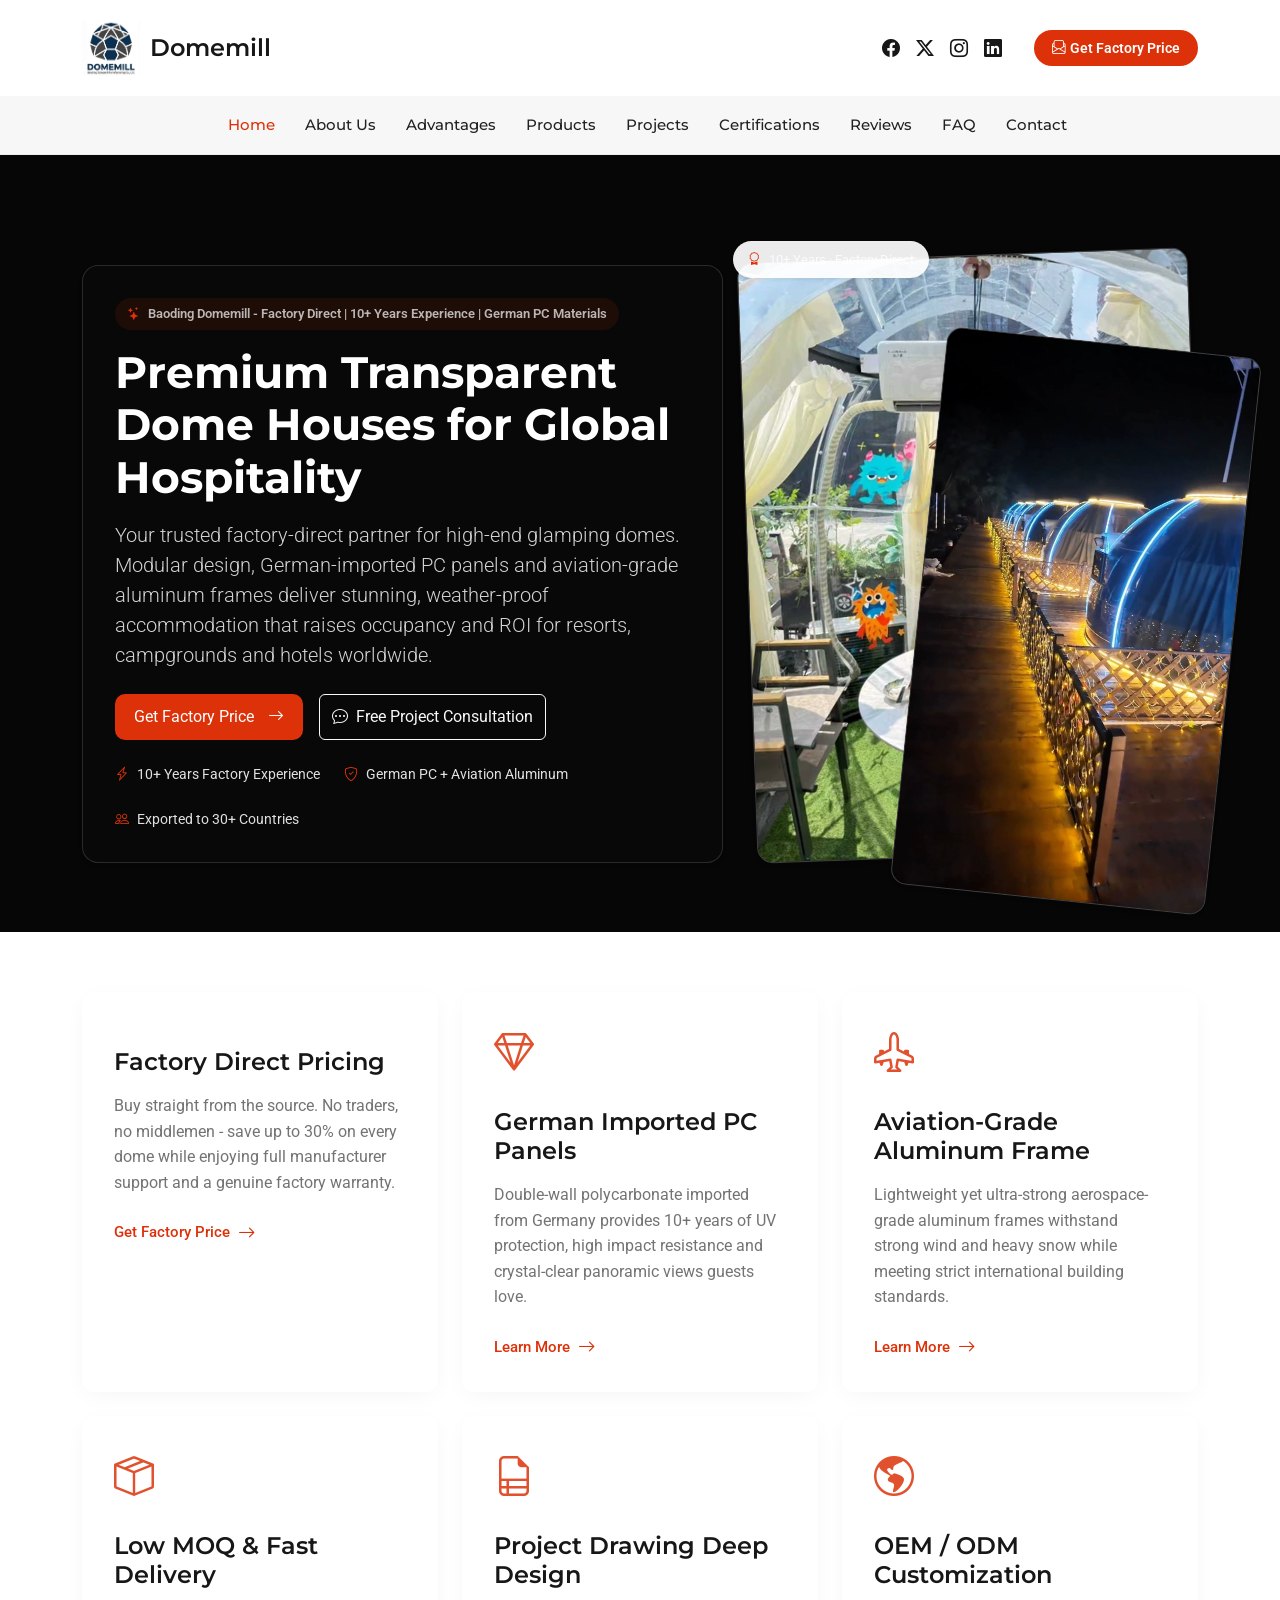
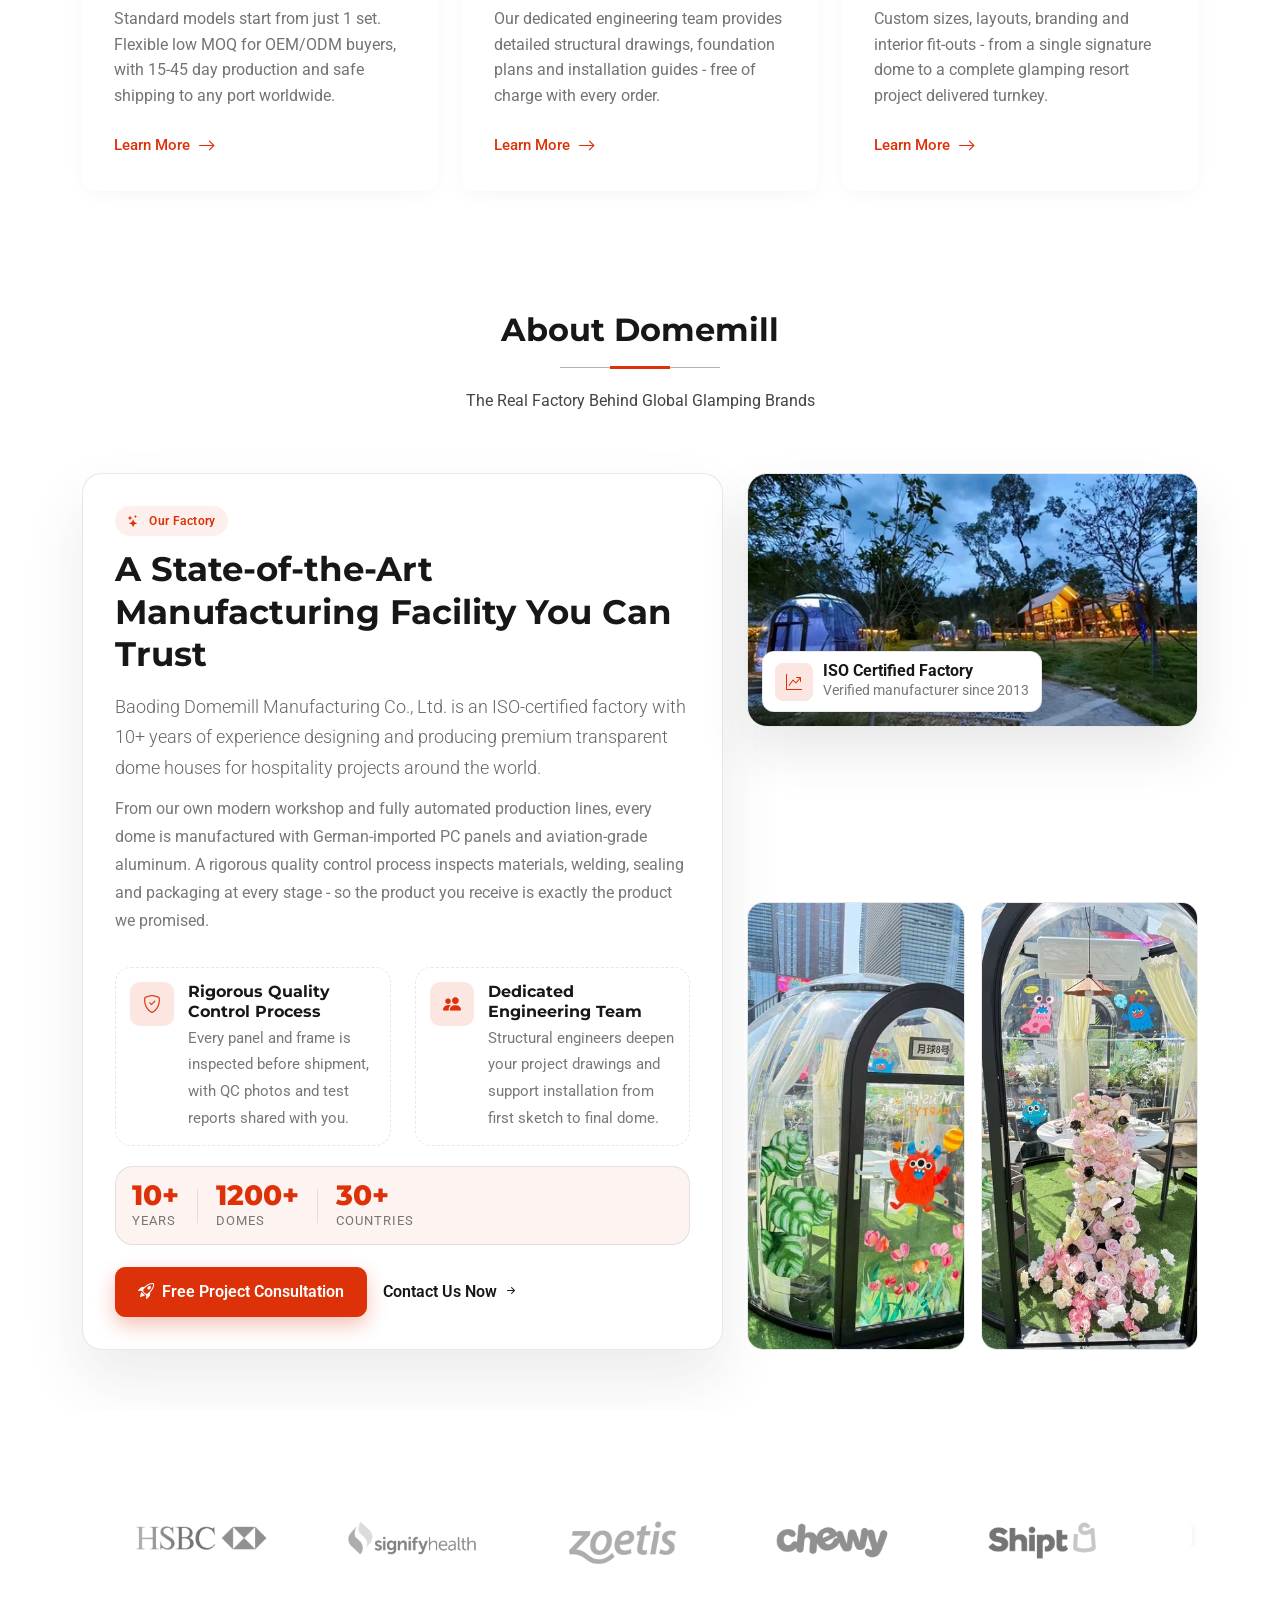
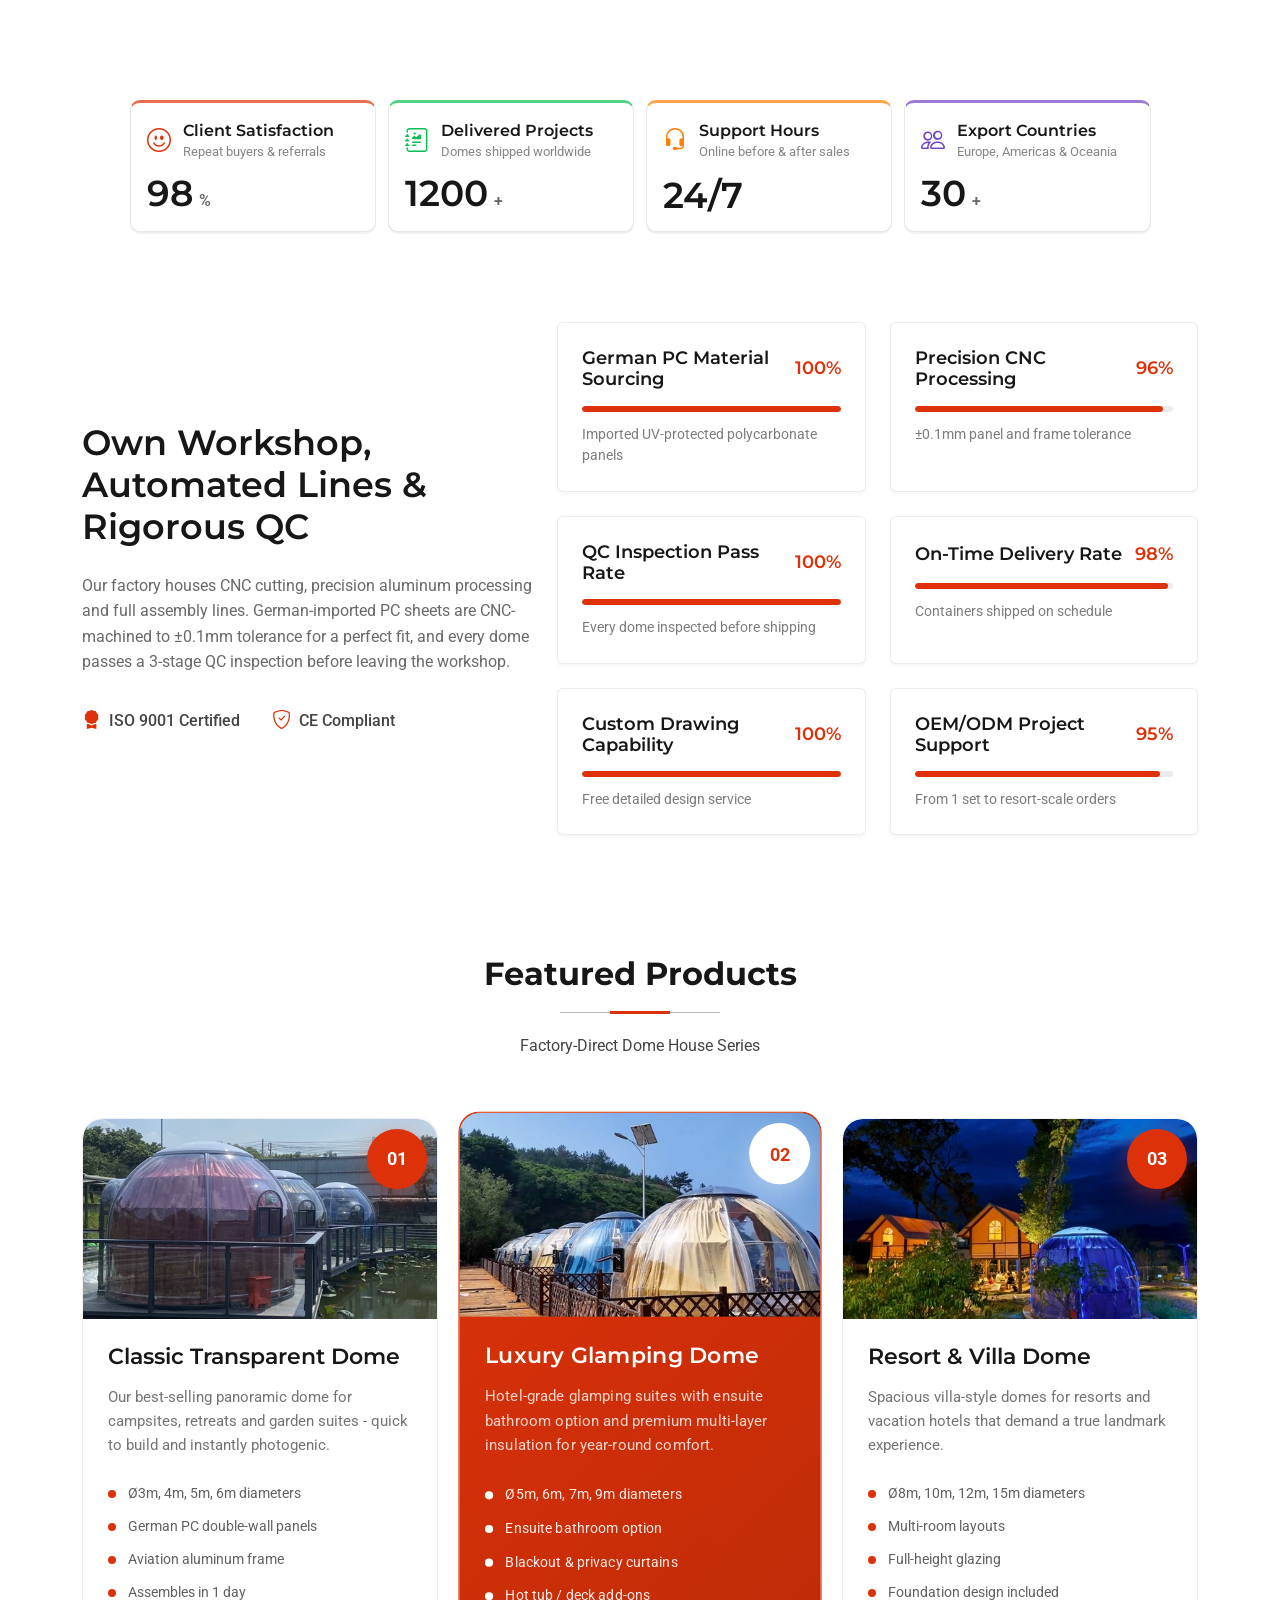
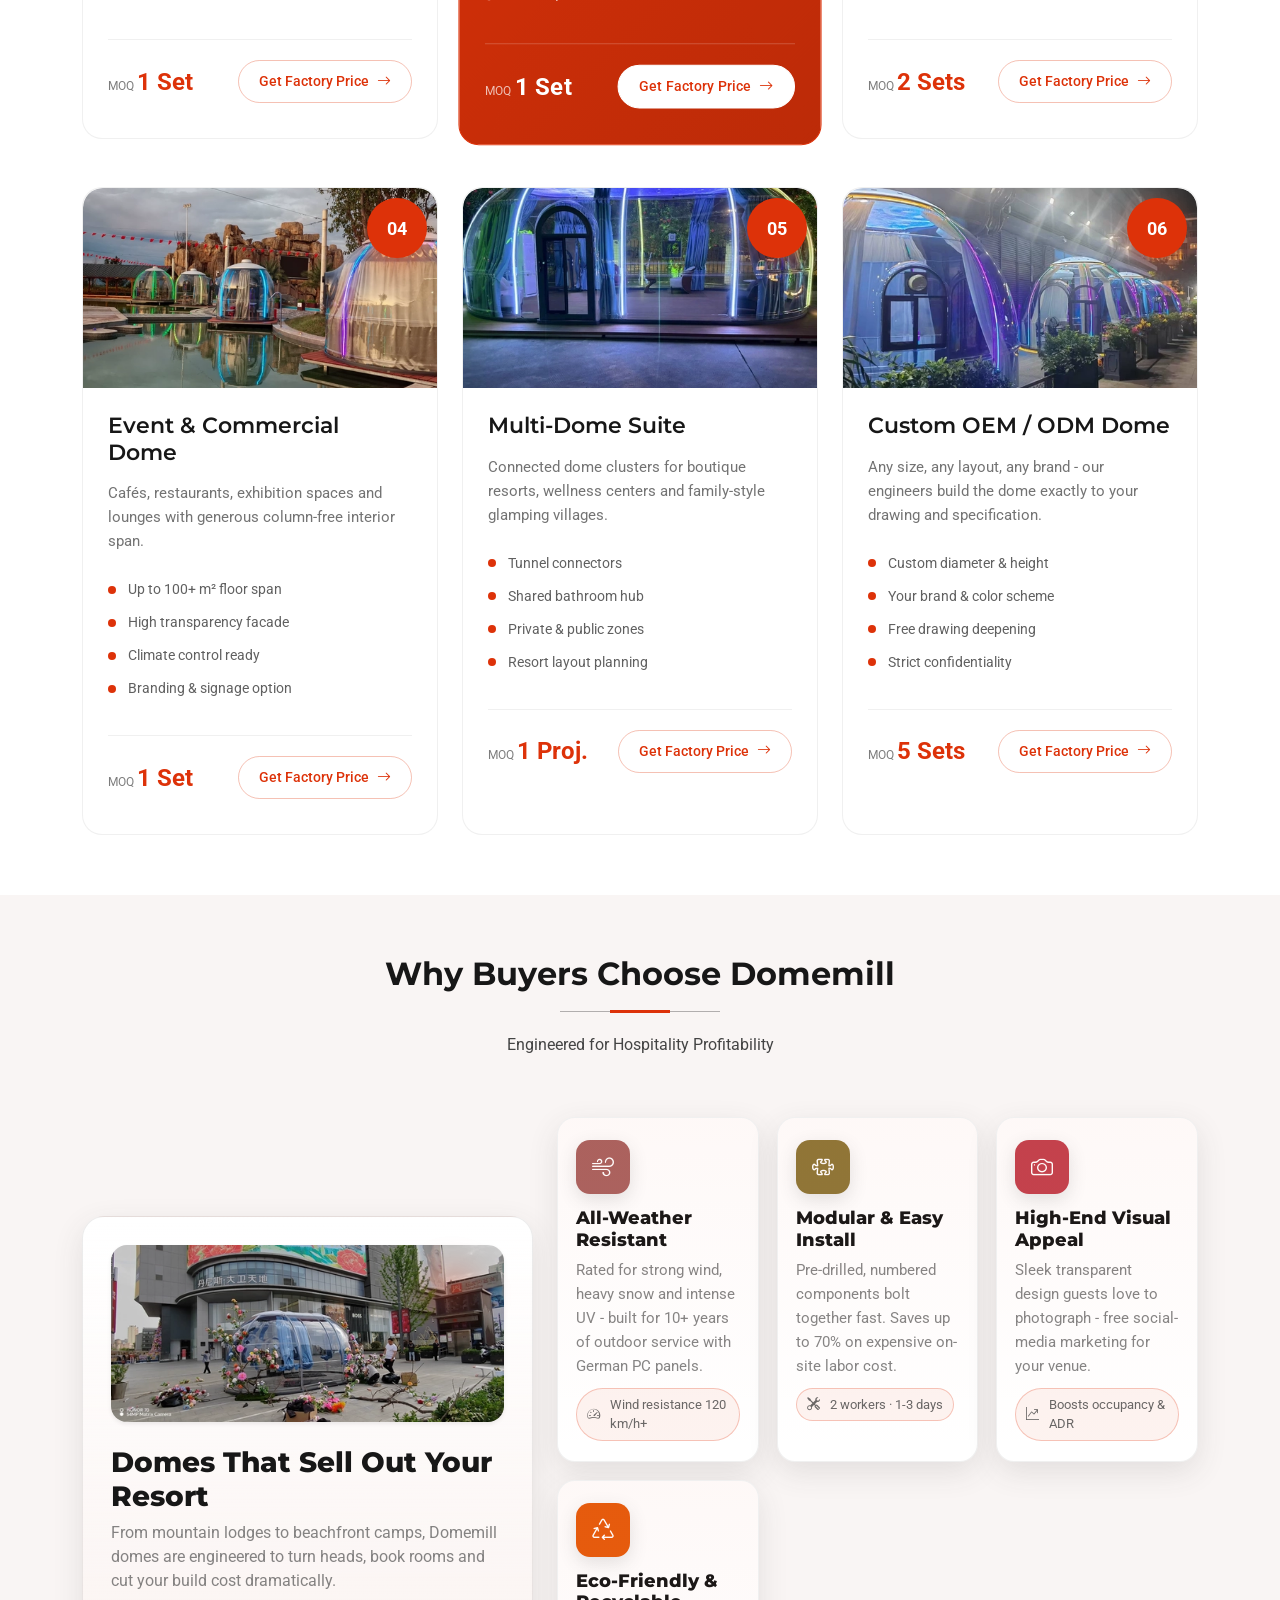
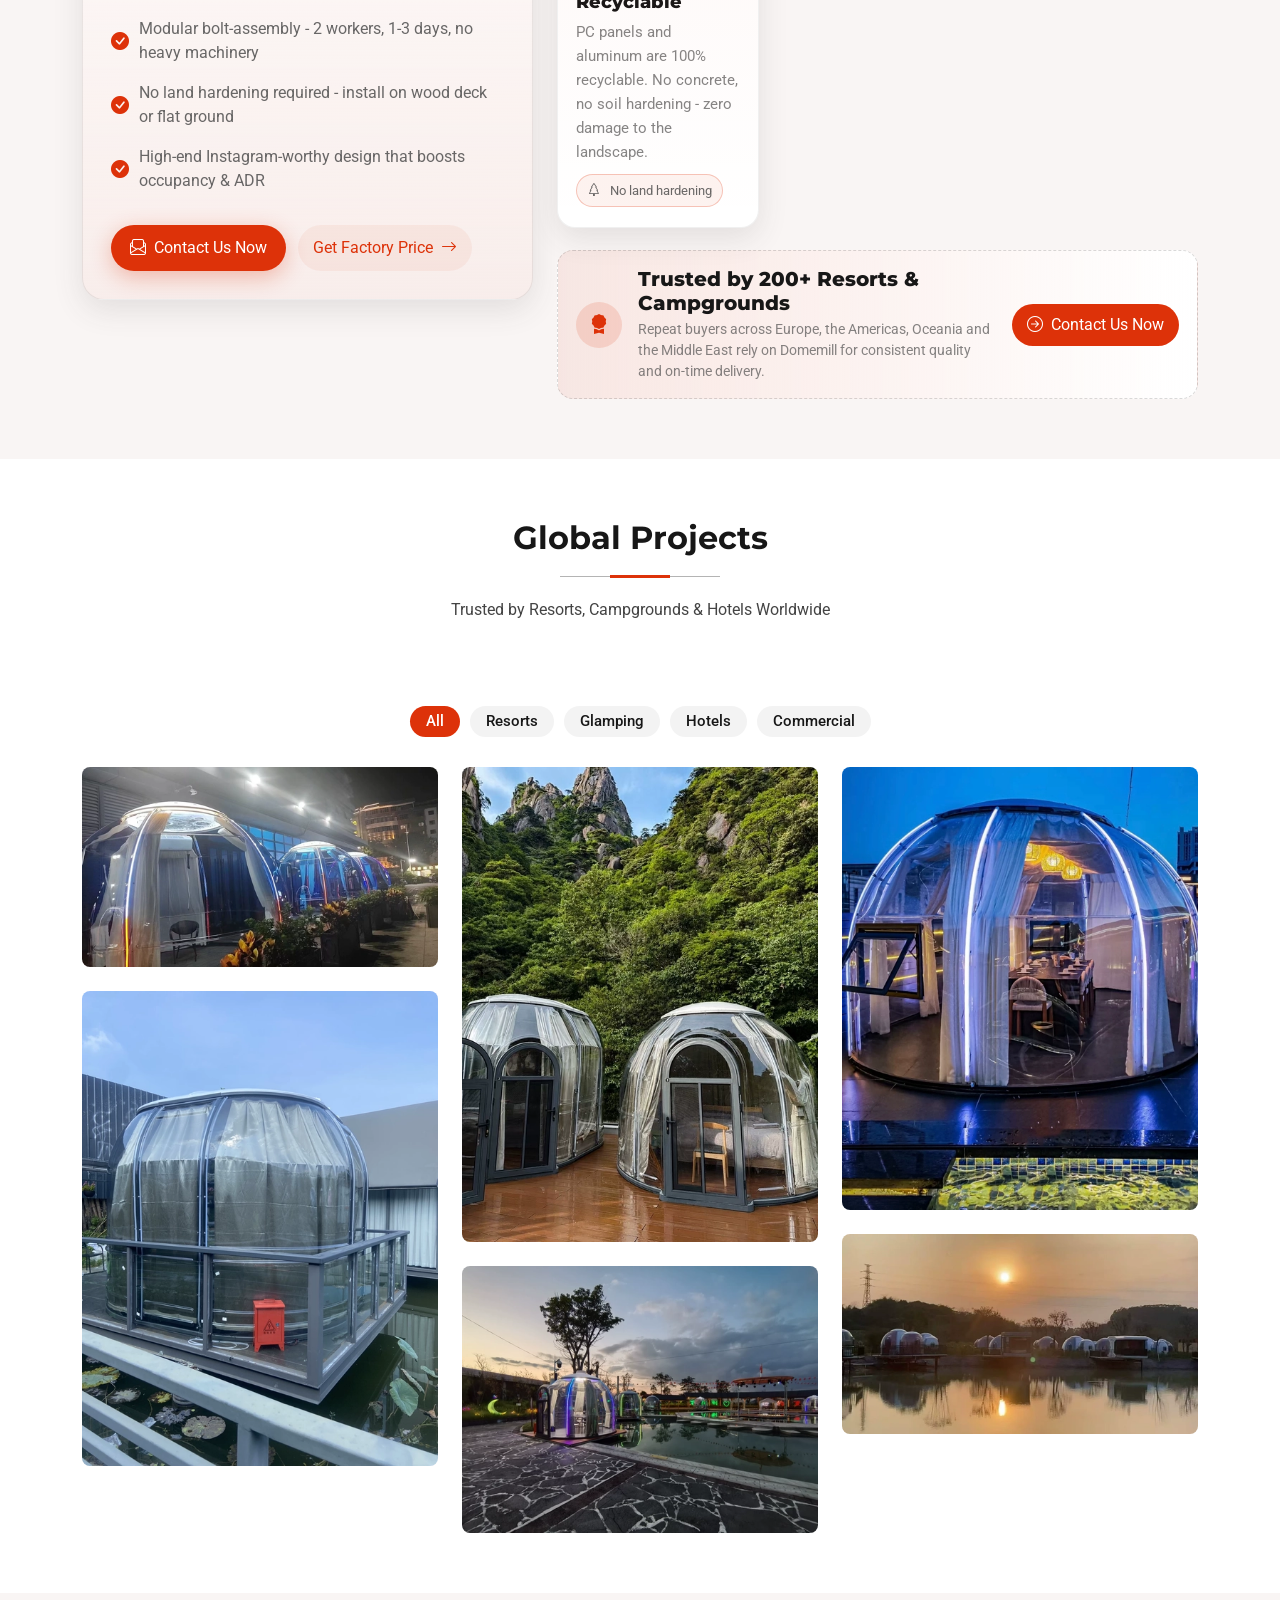
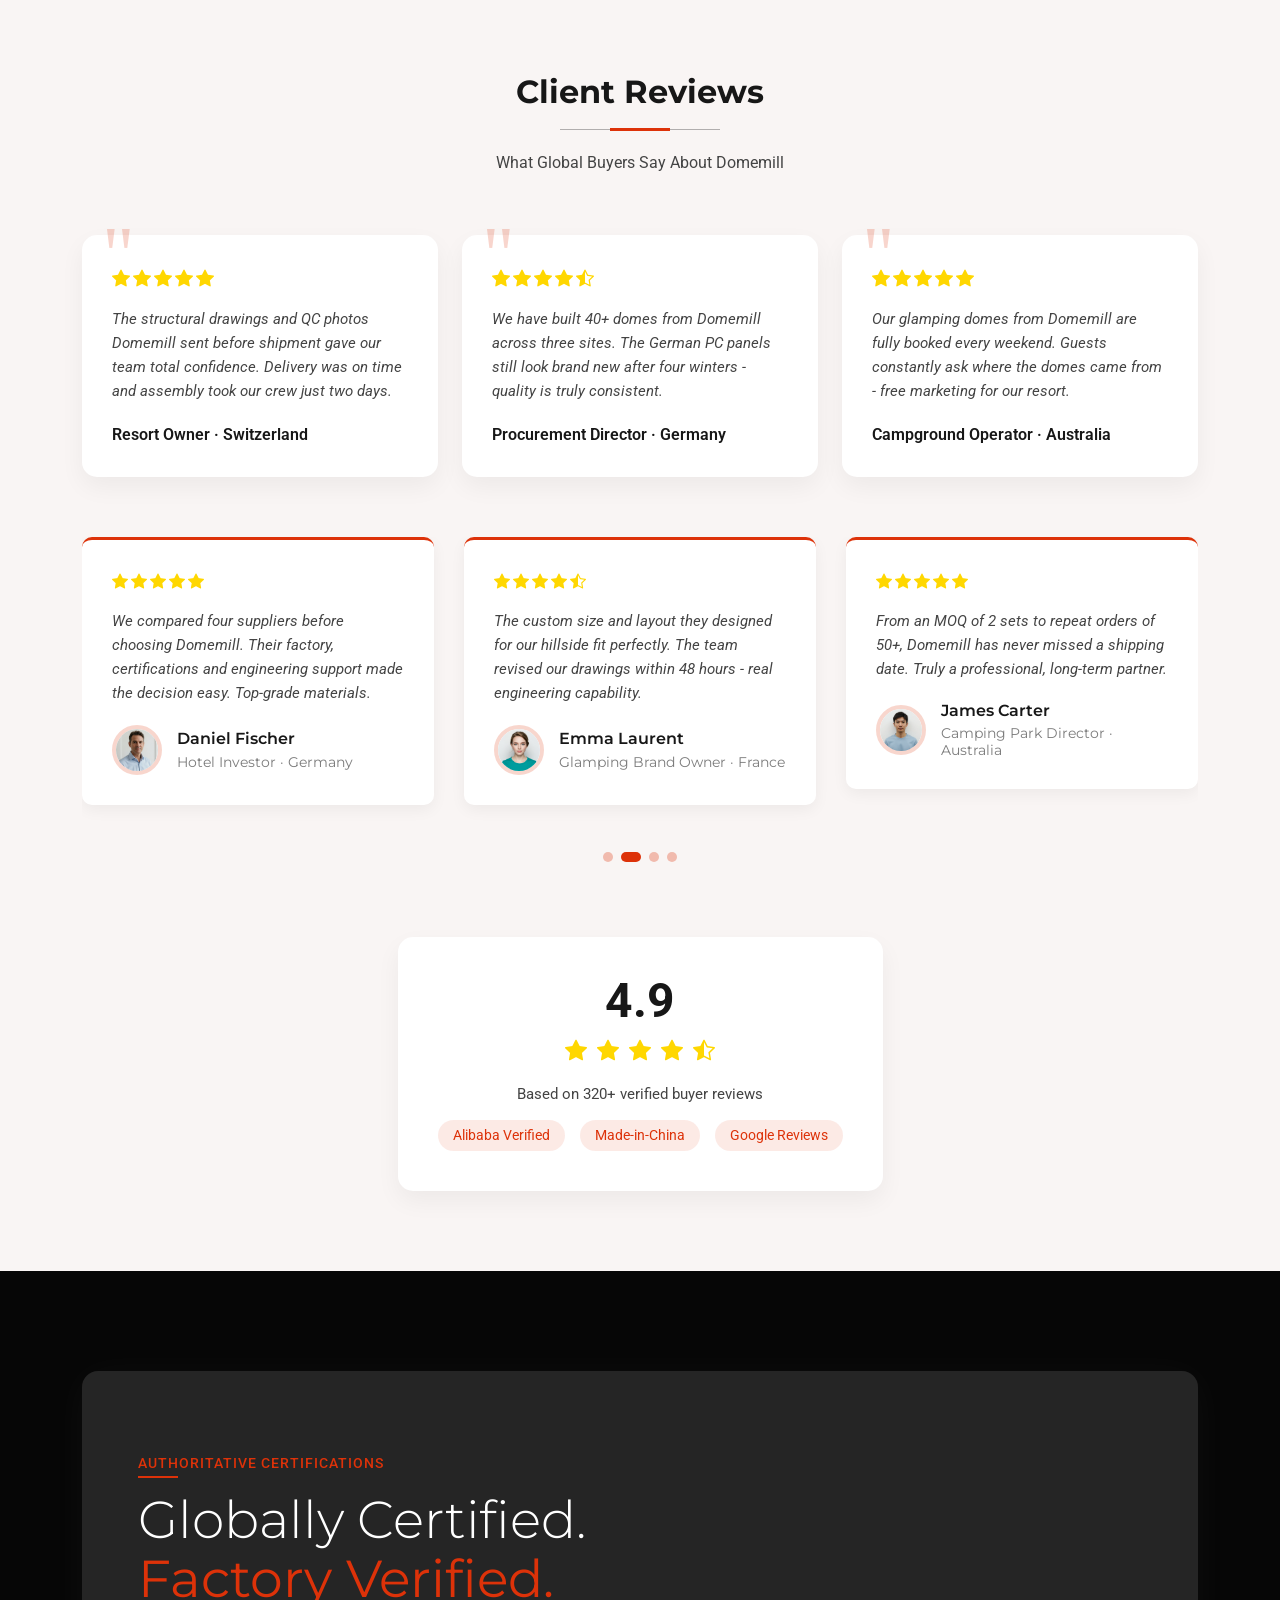
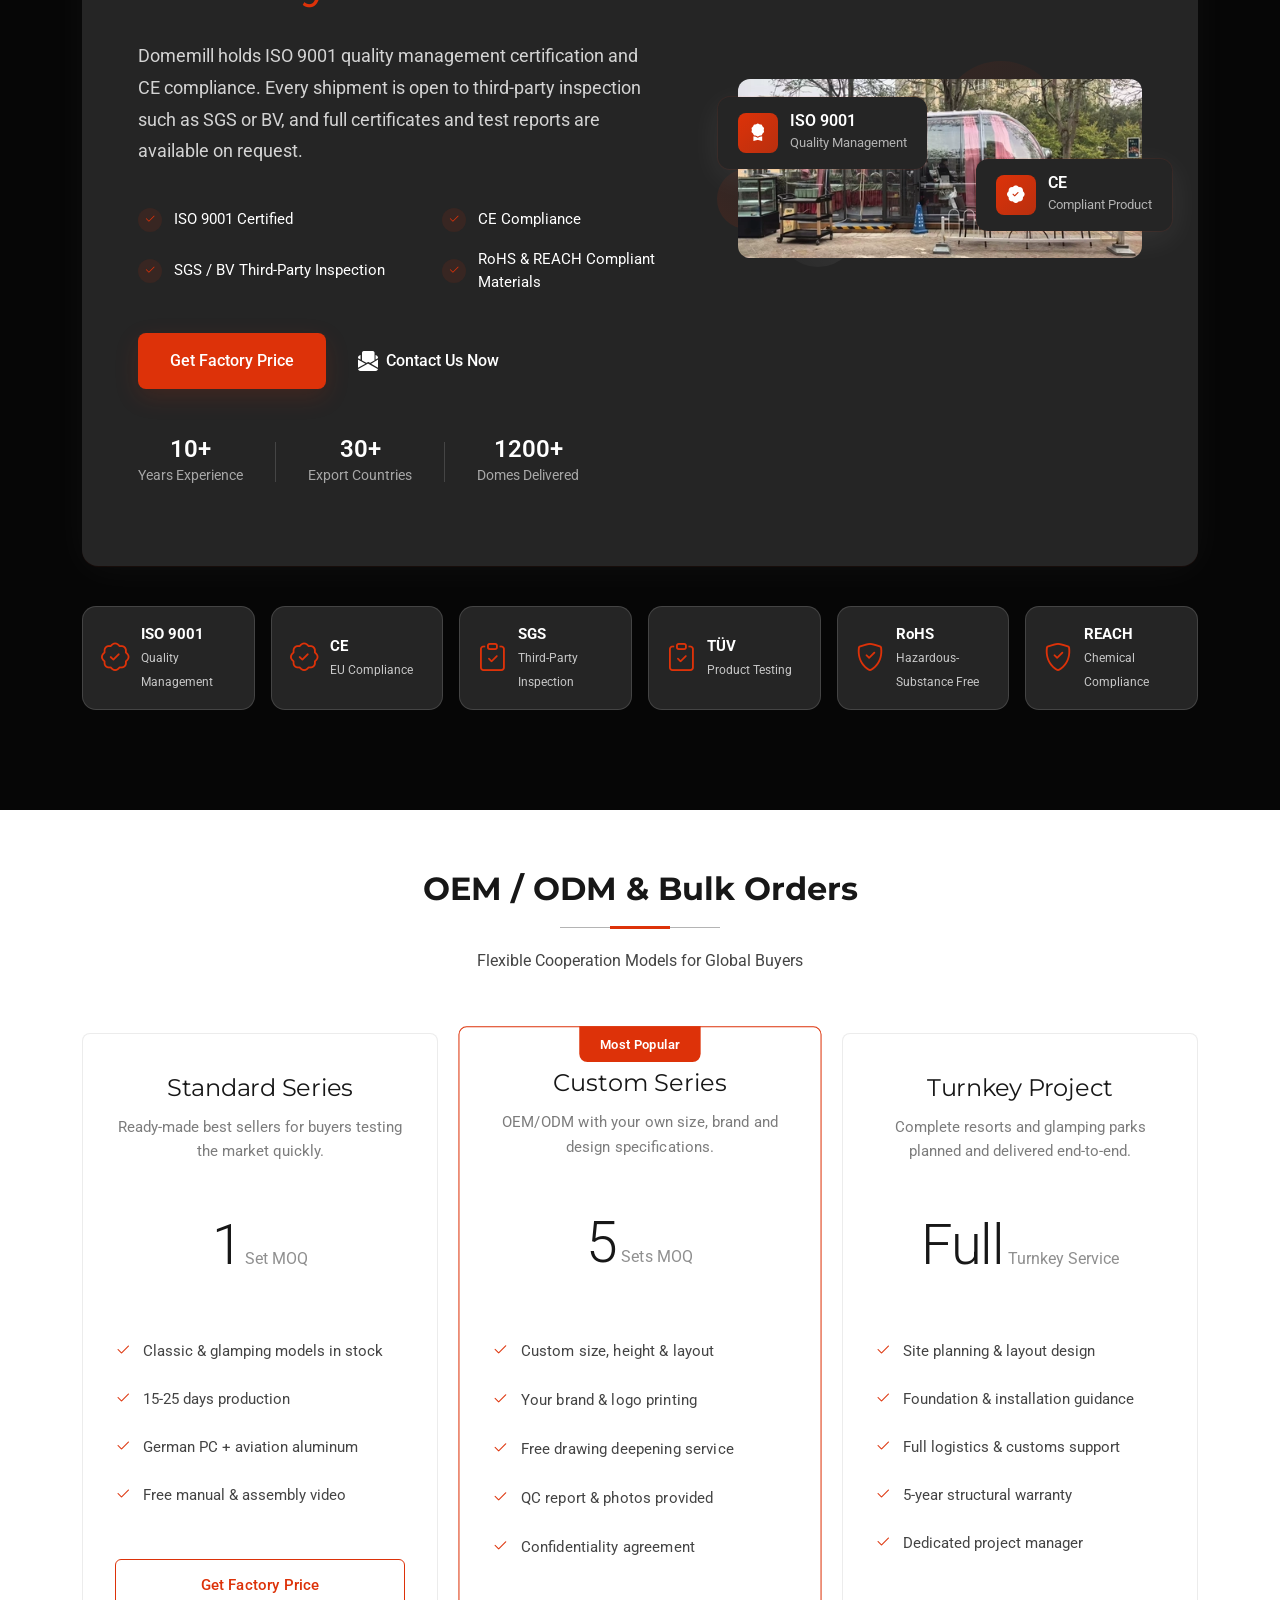
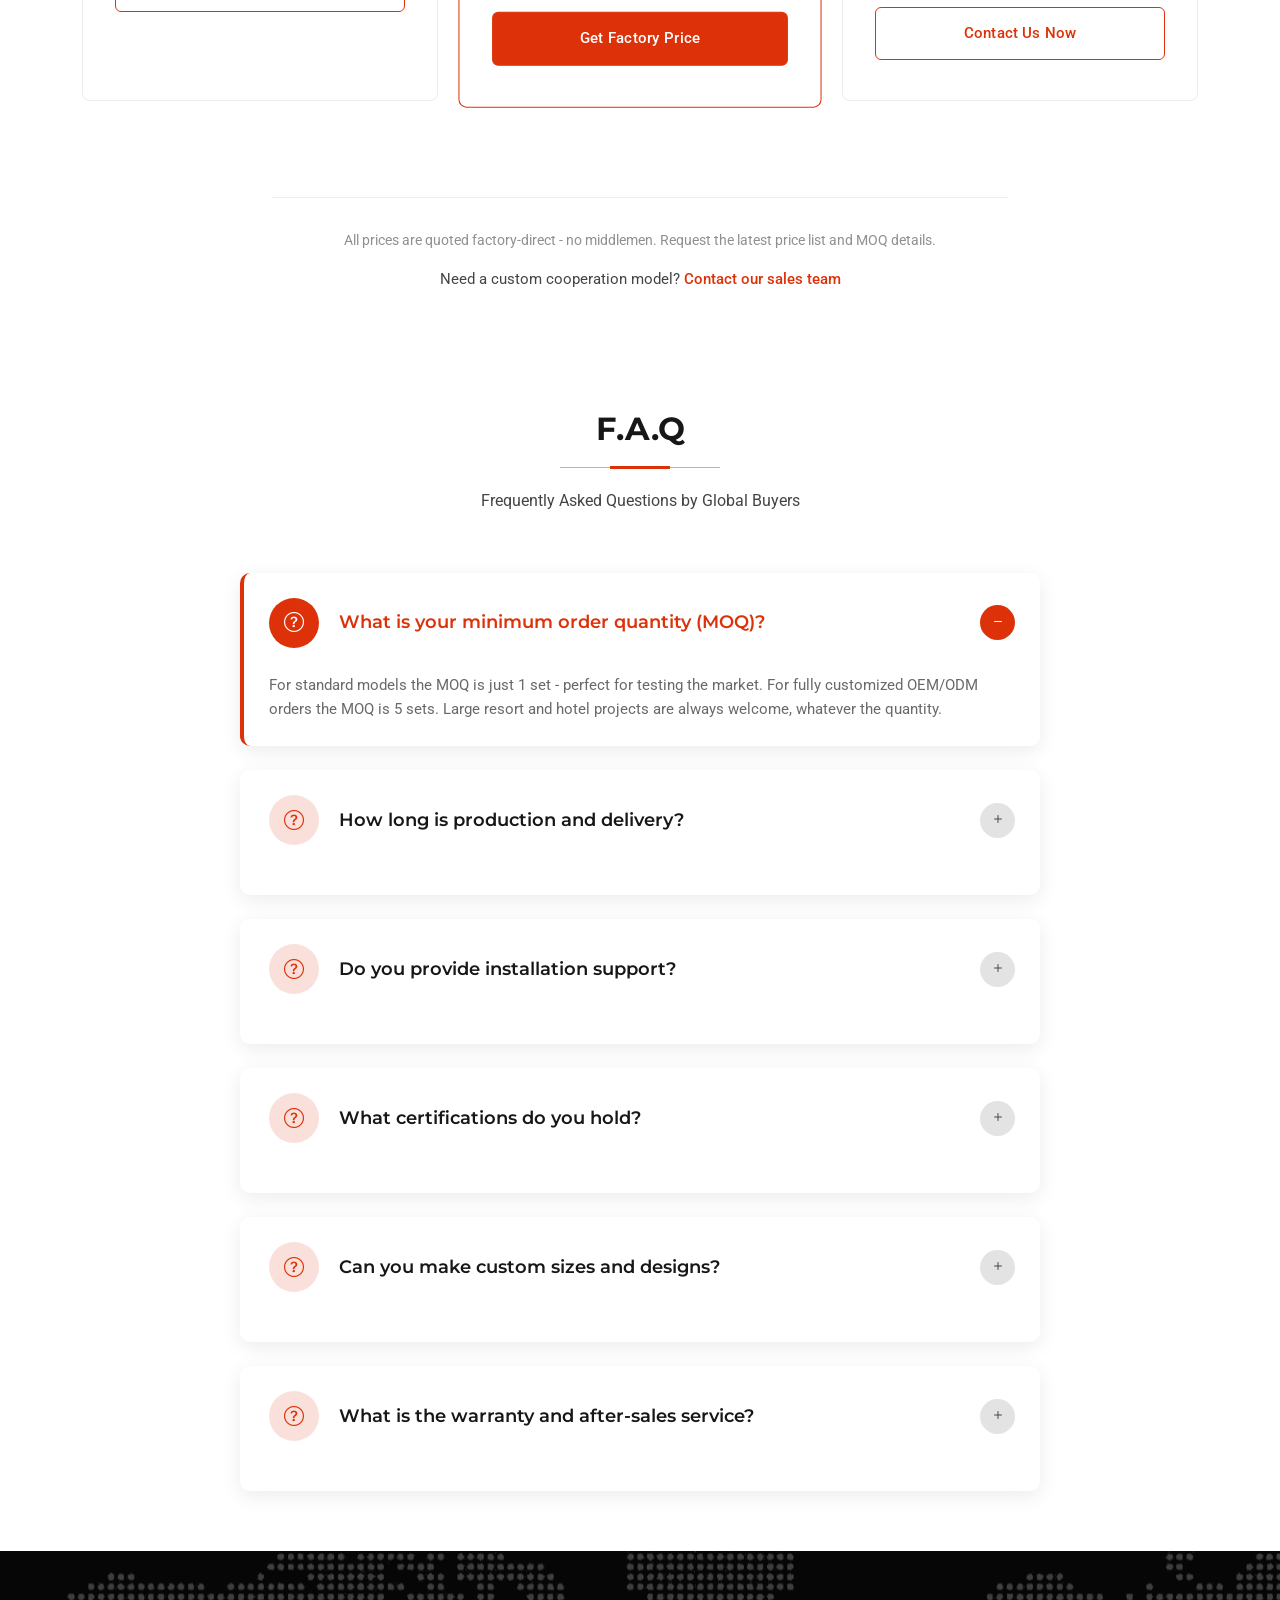
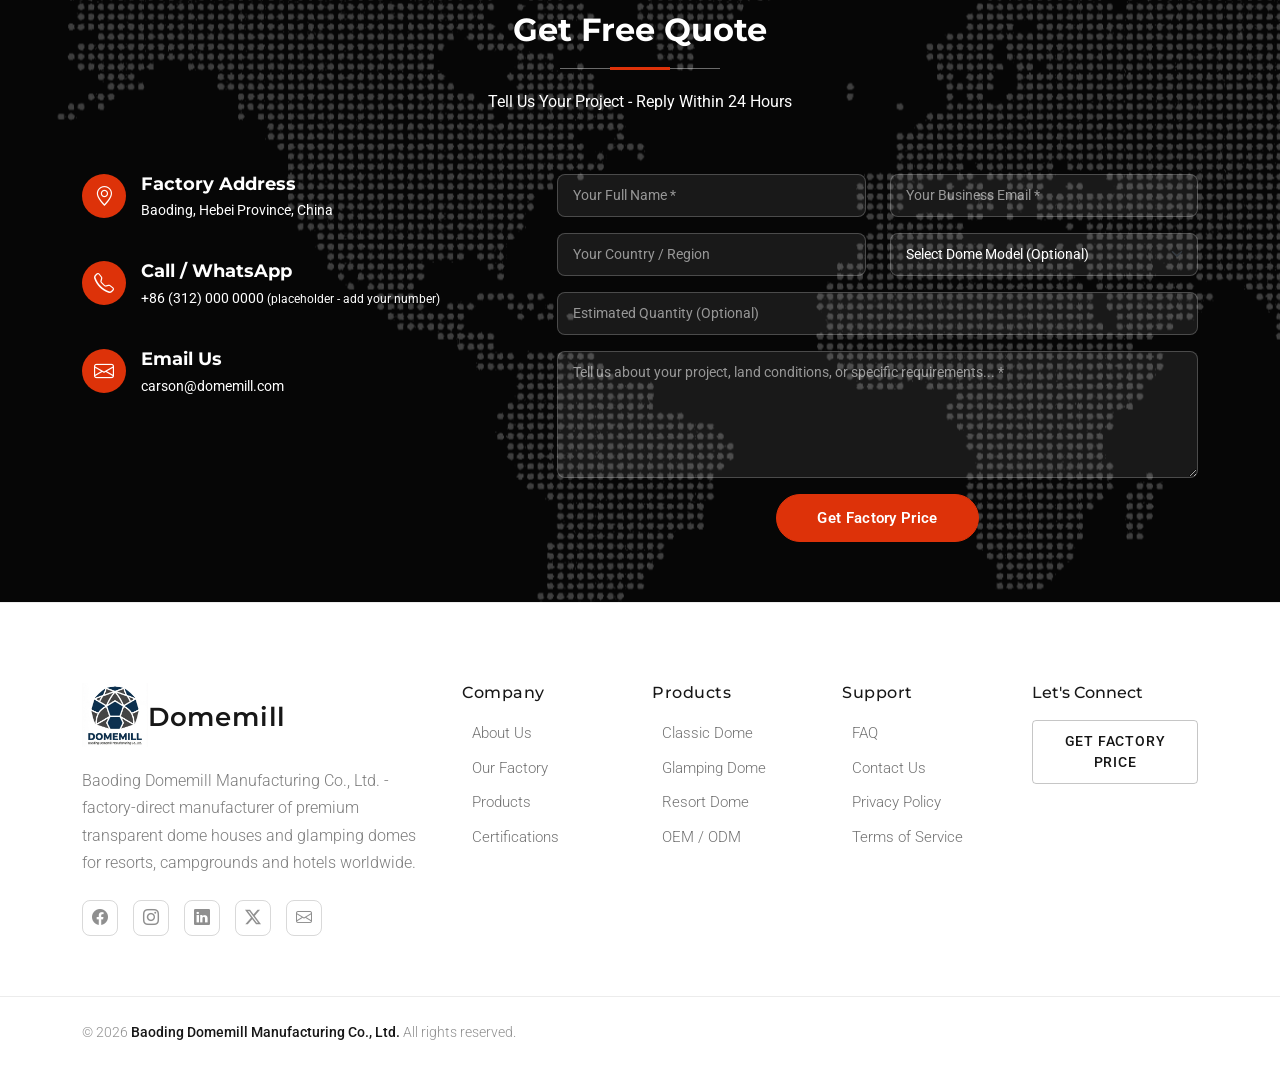
==== index.html @ 91177847 "Initial commit" ====
<!DOCTYPE html>
<html lang="en">

<head>
  <meta charset="utf-8">
  <meta content="width=device-width, initial-scale=1.0" name="viewport">
  <title>Baoding Domemill - Premium Transparent Dome Houses &amp; Glamping Domes Factory</title>
  <meta name="description" content="Baoding Domemill Manufacturing Co., Ltd. - factory direct manufacturer of premium transparent dome houses and luxury glamping domes. German imported PC panels, aviation-grade aluminum frames, ISO certified, low MOQ, fast global delivery.">
  <meta name="keywords" content="transparent dome house, glamping dome manufacturer, dome house factory, geodesic dome, transparent bubble house, polycarbonate dome, luxury glamping supplier, OEM ODM dome house, Baoding Domemill">

  <!-- Favicons -->
  <link href="assets/img/logo.webp" rel="icon">
  <link href="assets/img/logo.webp" rel="apple-touch-icon">

  <!-- Fonts -->
  <link href="https://fonts.googleapis.com" rel="preconnect">
  <link href="https://fonts.gstatic.com" rel="preconnect" crossorigin>
  <link href="https://fonts.googleapis.com/css2?family=Montserrat:wght@400;500;600;700;800;900&family=Roboto:ital,wght@0,100;0,300;0,400;0,500;0,700;0,900;1,100;1,300;1,400;1,500;1,700;1,900&family=Lato:ital,wght@0,100;0,300;0,400;0,700;0,900;1,100;1,300;1,400;1,700;1,900&family=Inter:wght@100;200;300;400;500;600;700;800;900&display=swap" rel="stylesheet">

  <!-- Vendor CSS Files -->
  <link href="assets/vendor/bootstrap/css/bootstrap.min.css" rel="stylesheet">
  <link href="assets/vendor/bootstrap-icons/bootstrap-icons.css" rel="stylesheet">
  <link href="assets/vendor/aos/aos.css" rel="stylesheet">
  <link href="assets/vendor/glightbox/css/glightbox.min.css" rel="stylesheet">
  <link href="assets/vendor/swiper/swiper-bundle.min.css" rel="stylesheet">

  <!-- Main CSS File -->
  <link href="assets/css/main.css" rel="stylesheet">

  </head>

<body class="index-page">

  <header id="header" class="header sticky-top">
    <div class="container-fluid container-xl position-relative">

      <div class="top-row d-flex align-items-center justify-content-between">
        <a href="index.html" class="logo d-flex align-items-center">
          <img src="assets/img/logo.webp" alt="Baoding Domemill - Transparent Dome House Manufacturer" class="logo-img">
          <span class="sitename">Domemill</span>
        </a>

        <div class="d-flex align-items-center">
          <div class="social-links d-none d-md-flex">
            <a href="#" class="facebook" aria-label="Facebook"><i class="bi bi-facebook"></i></a>
            <a href="#" class="twitter" aria-label="Twitter"><i class="bi bi-twitter-x"></i></a>
            <a href="#" class="instagram" aria-label="Instagram"><i class="bi bi-instagram"></i></a>
            <a href="#" class="linkedin" aria-label="LinkedIn"><i class="bi bi-linkedin"></i></a>
          </div>

          <a href="#contact" class="btn nav-price-btn ms-4 d-none d-lg-inline-flex align-items-center">
            <i class="bi bi-envelope-paper me-1"></i> Get Factory Price
          </a>
        </div>
      </div>

    </div>

    <div class="nav-wrap">
      <div class="container d-flex justify-content-center position-relative">
        <nav id="navmenu" class="navmenu">
          <ul>
            <li><a href="#hero" class="active">Home</a></li>
            <li><a href="#about">About Us</a></li>
            <li><a href="#advantages">Advantages</a></li>
            <li><a href="#products">Products</a></li>
            <li><a href="#portfolio">Projects</a></li>
            <li><a href="#certifications">Certifications</a></li>
            <li><a href="#testimonials">Reviews</a></li>
            <li><a href="#faq">FAQ</a></li>
            <li><a href="#contact">Contact</a></li>
          </ul>
          <i class="mobile-nav-toggle d-xl-none bi bi-list"></i>
        </nav>
      </div>
    </div>

  </header>

  <main class="main">
    <!-- Hero Section -->
    <section id="hero" class="hero section dark-background hero-banner">

      <div class="container" data-aos="fade-up" data-aos-delay="100">

        <div class="row align-items-center gy-5">
          <div class="col-lg-7">
            <div class="hero-card shadow-sm" data-aos="fade-right" data-aos-delay="150">
              <div class="eyebrow d-inline-flex align-items-center mb-3">
                <i class="bi bi-stars me-2"></i>
                <span>Baoding Domemill - Factory Direct | 10+ Years Experience | German PC Materials</span>
              </div>
              <div class="content">
                <h1 class="display-5 fw-bold mb-3">Premium Transparent Dome Houses for Global Hospitality</h1>
                <p class="lead mb-4">Your trusted factory-direct partner for high-end glamping domes. Modular design, German-imported PC panels and aviation-grade aluminum frames deliver stunning, weather-proof accommodation that raises occupancy and ROI for resorts, campgrounds and hotels worldwide.</p>
                <div class="d-flex flex-wrap gap-3">
                  <a href="#contact" class="btn btn-primary-ghost">
                    <span>Get Factory Price</span>
                    <i class="bi bi-arrow-right ms-2"></i>
                  </a>
                  <a href="#contact" class="btn btn-outline-light d-inline-flex align-items-center">
                    <i class="bi bi-chat-dots me-2"></i>
                    <span>Free Project Consultation</span>
                  </a>
                </div>
                <div class="mini-stats d-flex flex-wrap gap-4 mt-4" data-aos="zoom-in" data-aos-delay="250">
                  <div class="stat d-flex align-items-center">
                    <i class="bi bi-lightning-charge me-2"></i>
                    <span>10+ Years Factory Experience</span>
                  </div>
                  <div class="stat d-flex align-items-center">
                    <i class="bi bi-shield-check me-2"></i>
                    <span>German PC + Aviation Aluminum</span>
                  </div>
                  <div class="stat d-flex align-items-center">
                    <i class="bi bi-people me-2"></i>
                    <span>Exported to 30+ Countries</span>
                  </div>
                </div>
              </div>
            </div>
          </div>

          <div class="col-lg-5">
            <div class="media-stack" data-aos="zoom-in" data-aos-delay="200">
              <figure class="media primary shadow-sm">
                <img src="assets/img/features/room (23).webp" class="img-fluid" alt="Premium transparent dome house in a mountain resort">
              </figure>
              <figure class="media secondary shadow-sm">
                <img src="assets/img/features/room (26).webp" class="img-fluid" alt="Luxury glamping dome suite with panoramic view">
              </figure>
              <div class="floating-badge d-flex align-items-center shadow-sm" data-aos="fade-down" data-aos-delay="300">
                <i class="bi bi-award me-2"></i>
                <span>10+ Years · Factory Direct</span>
              </div>
            </div>
          </div>
        </div>

      </div>

    </section><!-- /Hero Section -->

    <!-- Core Advantages Section -->
    <section id="advantages" class="featured-services section">

      <div class="container" data-aos="fade-up" data-aos-delay="100">

        <div class="row g-4">

          <!-- Advantage 1 -->
          <div class="col-lg-4 col-md-6" data-aos="fade-up" data-aos-delay="100">
            <div class="service-item">
              <div class="icon">
                <i class="bi bi-factory"></i>
              </div>
              <h3>Factory Direct Pricing</h3>
              <p>Buy straight from the source. No traders, no middlemen - save up to 30% on every dome while enjoying full manufacturer support and a genuine factory warranty.</p>
              <div class="card-links">
                <a href="#contact" class="link-item">
                  Get Factory Price
                  <i class="bi bi-arrow-right"></i>
                </a>
              </div>
            </div>
          </div><!-- End Advantage -->

          <!-- Advantage 2 -->
          <div class="col-lg-4 col-md-6" data-aos="fade-up" data-aos-delay="200">
            <div class="service-item">
              <div class="icon">
                <i class="bi bi-gem"></i>
              </div>
              <h3>German Imported PC Panels</h3>
              <p>Double-wall polycarbonate imported from Germany provides 10+ years of UV protection, high impact resistance and crystal-clear panoramic views guests love.</p>
              <div class="card-links">
                <a href="#contact" class="link-item">
                  Learn More
                  <i class="bi bi-arrow-right"></i>
                </a>
              </div>
            </div>
          </div><!-- End Advantage -->

          <!-- Advantage 3 -->
          <div class="col-lg-4 col-md-6" data-aos="fade-up" data-aos-delay="300">
            <div class="service-item">
              <div class="icon">
                <i class="bi bi-airplane-engines"></i>
              </div>
              <h3>Aviation-Grade Aluminum Frame</h3>
              <p>Lightweight yet ultra-strong aerospace-grade aluminum frames withstand strong wind and heavy snow while meeting strict international building standards.</p>
              <div class="card-links">
                <a href="#contact" class="link-item">
                  Learn More
                  <i class="bi bi-arrow-right"></i>
                </a>
              </div>
            </div>
          </div><!-- End Advantage -->

          <!-- Advantage 4 -->
          <div class="col-lg-4 col-md-6" data-aos="fade-up" data-aos-delay="100">
            <div class="service-item">
              <div class="icon">
                <i class="bi bi-box-seam"></i>
              </div>
              <h3>Low MOQ &amp; Fast Delivery</h3>
              <p>Standard models start from just 1 set. Flexible low MOQ for OEM/ODM buyers, with 15-45 day production and safe shipping to any port worldwide.</p>
              <div class="card-links">
                <a href="#contact" class="link-item">
                  Learn More
                  <i class="bi bi-arrow-right"></i>
                </a>
              </div>
            </div>
          </div><!-- End Advantage -->

          <!-- Advantage 5 -->
          <div class="col-lg-4 col-md-6" data-aos="fade-up" data-aos-delay="200">
            <div class="service-item">
              <div class="icon">
                <i class="bi bi-file-earmark-ruled"></i>
              </div>
              <h3>Project Drawing Deep Design</h3>
              <p>Our dedicated engineering team provides detailed structural drawings, foundation plans and installation guides - free of charge with every order.</p>
              <div class="card-links">
                <a href="#contact" class="link-item">
                  Learn More
                  <i class="bi bi-arrow-right"></i>
                </a>
              </div>
            </div>
          </div><!-- End Advantage -->

          <!-- Advantage 6 -->
          <div class="col-lg-4 col-md-6" data-aos="fade-up" data-aos-delay="300">
            <div class="service-item">
              <div class="icon">
                <i class="bi bi-globe-americas"></i>
              </div>
              <h3>OEM / ODM Customization</h3>
              <p>Custom sizes, layouts, branding and interior fit-outs - from a single signature dome to a complete glamping resort project delivered turnkey.</p>
              <div class="card-links">
                <a href="#contact" class="link-item">
                  Learn More
                  <i class="bi bi-arrow-right"></i>
                </a>
              </div>
            </div>
          </div><!-- End Advantage -->

        </div>

      </div>

    </section><!-- /Core Advantages Section -->
    <!-- About Section -->
    <section id="about" class="about section">

      <!-- Section Title -->
      <div class="container section-title" data-aos="fade-up">
        <h2>About Domemill</h2>
        <p>The Real Factory Behind Global Glamping Brands</p>
      </div><!-- End Section Title -->

      <div class="container" data-aos="fade-up" data-aos-delay="100">

        <div class="row g-4 align-items-stretch">

          <div class="col-lg-5 order-lg-2" data-aos="fade-left" data-aos-delay="200">
            <aside class="showcase">
              <figure class="showcase-main">
                <img src="assets/img/about/room (7).webp" alt="Premium transparent dome house built in the Domemill factory workshop" class="img-fluid" width="500" height="281">
                <figcaption class="badge-note" data-aos="zoom-in" data-aos-delay="350">
                  <i class="bi bi-graph-up-arrow"></i>
                  <div>
                    <strong>ISO Certified Factory</strong>
                    <small>Verified manufacturer since 2013</small>
                  </div>
                </figcaption>
              </figure>

              <div class="showcase-grid">
                <figure class="mini" data-aos="zoom-in" data-aos-delay="250">
                  <img src="assets/img/features/room (25).webp" alt="Transparent dome house exterior with panoramic glazing" class="img-fluid" width="500" height="667" loading="lazy">
                </figure>
                <figure class="mini" data-aos="zoom-in" data-aos-delay="300">
                  <img src="assets/img/features/room (29).webp" alt="Dome house detail with aviation-grade aluminum frame" class="img-fluid" width="500" height="667" loading="lazy">
                </figure>
              </div>
            </aside>
          </div>

          <div class="col-lg-7 order-lg-1" data-aos="fade-right" data-aos-delay="200">
            <article class="intro-card">
              <div class="intro-head">
                <span class="kicker"><i class="bi bi-stars me-1"></i>Our Factory</span>
                <h2>A State-of-the-Art Manufacturing Facility You Can Trust</h2>
              </div>

              <div class="intro-body">
                <p class="lead">Baoding Domemill Manufacturing Co., Ltd. is an ISO-certified factory with 10+ years of experience designing and producing premium transparent dome houses for hospitality projects around the world.</p>
                <p>From our own modern workshop and fully automated production lines, every dome is manufactured with German-imported PC panels and aviation-grade aluminum. A rigorous quality control process inspects materials, welding, sealing and packaging at every stage - so the product you receive is exactly the product we promised.</p>

                <div class="feature-list row gy-3">
                  <div class="col-md-6" data-aos="fade-up" data-aos-delay="250">
                    <div class="feature-item">
                      <i class="bi bi-shield-check"></i>
                      <div class="text">
                        <h6>Rigorous Quality Control Process</h6>
                        <p>Every panel and frame is inspected before shipment, with QC photos and test reports shared with you.</p>
                      </div>
                    </div>
                  </div>
                  <div class="col-md-6" data-aos="fade-up" data-aos-delay="300">
                    <div class="feature-item">
                      <i class="bi bi-people-fill"></i>
                      <div class="text">
                        <h6>Dedicated Engineering Team</h6>
                        <p>Structural engineers deepen your project drawings and support installation from first sketch to final dome.</p>
                      </div>
                    </div>
                  </div>
                </div>

                <div class="metric-band" data-aos="fade-up" data-aos-delay="350">
                  <div class="metric">
                    <span class="value">10+</span>
                    <span class="label">Years</span>
                  </div>
                  <div class="divider"></div>
                  <div class="metric">
                    <span class="value">1200+</span>
                    <span class="label">Domes</span>
                  </div>
                  <div class="divider"></div>
                  <div class="metric">
                    <span class="value">30+</span>
                    <span class="label">Countries</span>
                  </div>
                </div>

                <div class="actions d-flex flex-wrap align-items-center gap-3" data-aos="fade-up" data-aos-delay="400">
                  <a href="#contact" class="btn btn-accent">
                    <i class="bi bi-rocket-takeoff me-1"></i> Free Project Consultation
                  </a>
                  <a href="#contact" class="link-more"> Contact Us Now <i class="bi bi-arrow-right-short"></i>
                  </a>
                </div>
              </div>
            </article>
          </div>

        </div>

      </div>

    </section><!-- /About Section -->

    <!-- Clients Section -->
    <section id="clients" class="clients section">

      <div class="container" data-aos="fade-up">
        <div class="clients-wrapper">
          <div class="clients-track">
            <div class="client-logo">
              <img src="assets/img/clients/clients-2.webp" class="img-fluid" alt="Trusted global partner logo 1" loading="lazy">
            </div>
            <div class="client-logo">
              <img src="assets/img/clients/clients-5.webp" class="img-fluid" alt="Trusted global partner logo 2" loading="lazy">
            </div>
            <div class="client-logo">
              <img src="assets/img/clients/clients-8.webp" class="img-fluid" alt="Trusted global partner logo 3" loading="lazy">
            </div>
            <div class="client-logo">
              <img src="assets/img/clients/clients-11.webp" class="img-fluid" alt="Trusted global partner logo 4" loading="lazy">
            </div>
            <div class="client-logo">
              <img src="assets/img/clients/clients-14.webp" class="img-fluid" alt="Trusted global partner logo 5" loading="lazy">
            </div>
            <div class="client-logo">
              <img src="assets/img/clients/clients-3.webp" class="img-fluid" alt="Trusted global partner logo 6" loading="lazy">
            </div>
            <div class="client-logo">
              <img src="assets/img/clients/clients-6.webp" class="img-fluid" alt="Trusted global partner logo 7" loading="lazy">
            </div>
            <div class="client-logo">
              <img src="assets/img/clients/clients-9.webp" class="img-fluid" alt="Trusted global partner logo 8" loading="lazy">
            </div>
          </div>
        </div>

      </div>

    </section><!-- /Clients Section -->

    <!-- Stats Section -->
    <section id="stats" class="stats section">

      <div class="container" data-aos="fade-up" data-aos-delay="100">

        <div class="row justify-content-center">
          <div class="col-lg-11">
            <div class="stats-board">
              <article class="stat-tile" data-aos="fade-up" data-aos-delay="150">
                <div class="tile-head">
                  <i class="bi bi-emoji-smile"></i>
                  <div class="label">
                    <h6 class="title">Client Satisfaction</h6>
                    <small class="hint">Repeat buyers &amp; referrals</small>
                  </div>
                </div>
                <div class="tile-metric">
                  <span class="metric-number purecounter" data-purecounter-start="0" data-purecounter-end="98" data-purecounter-duration="1"></span>
                  <span class="metric-suffix">%</span>
                </div>
              </article><!-- End Stat Tile -->

              <article class="stat-tile" data-aos="fade-up" data-aos-delay="200">
                <div class="tile-head">
                  <i class="bi bi-journal-richtext"></i>
                  <div class="label">
                    <h6 class="title">Delivered Projects</h6>
                    <small class="hint">Domes shipped worldwide</small>
                  </div>
                </div>
                <div class="tile-metric">
                  <span class="metric-number purecounter" data-purecounter-start="0" data-purecounter-end="1200" data-purecounter-duration="1"></span>
                  <span class="metric-suffix">+</span>
                </div>
              </article><!-- End Stat Tile -->

              <article class="stat-tile" data-aos="fade-up" data-aos-delay="250">
                <div class="tile-head">
                  <i class="bi bi-headset"></i>
                  <div class="label">
                    <h6 class="title">Support Hours</h6>
                    <small class="hint">Online before &amp; after sales</small>
                  </div>
                </div>
                <div class="tile-metric">
                  <span class="metric-number">24/7</span>
                </div>
              </article><!-- End Stat Tile -->

              <article class="stat-tile" data-aos="fade-up" data-aos-delay="300">
                <div class="tile-head">
                  <i class="bi bi-people"></i>
                  <div class="label">
                    <h6 class="title">Export Countries</h6>
                    <small class="hint">Europe, Americas &amp; Oceania</small>
                  </div>
                </div>
                <div class="tile-metric">
                  <span class="metric-number purecounter" data-purecounter-start="0" data-purecounter-end="30" data-purecounter-duration="1"></span>
                  <span class="metric-suffix">+</span>
                </div>
              </article><!-- End Stat Tile -->
            </div>
          </div>
        </div>

      </div>

    </section><!-- /Stats Section -->
    <!-- Workshop & Quality Section -->
    <section id="production" class="skills section">

      <div class="container" data-aos="fade-up" data-aos-delay="100">

        <div class="row align-items-center">

          <div class="col-lg-5">
            <div class="skills-header">
              <h3>Own Workshop, Automated Lines &amp; Rigorous QC</h3>
              <p>
                Our factory houses CNC cutting, precision aluminum processing and full assembly lines. German-imported PC sheets are CNC-machined to ±0.1mm tolerance for a perfect fit, and every dome passes a 3-stage QC inspection before leaving the workshop.
              </p>
              <div class="certifications">
                <div class="cert-item" data-aos="fade-right" data-aos-delay="200">
                  <i class="bi bi-award-fill"></i>
                  <span>ISO 9001 Certified</span>
                </div>
                <div class="cert-item" data-aos="fade-right" data-aos-delay="250">
                  <i class="bi bi-shield-check"></i>
                  <span>CE Compliant</span>
                </div>
              </div>
            </div>
          </div>

          <div class="col-lg-7">
            <div class="skills-grid skills-animation" data-aos="fade-left" data-aos-delay="200">

              <div class="skill-item">
                <div class="skill-header">
                  <h4>German PC Material Sourcing</h4>
                  <span class="skill-value">100%</span>
                </div>
                <div class="skill-bar progress">
                  <div class="progress-bar" role="progressbar" aria-valuenow="100" aria-valuemin="0" aria-valuemax="100"></div>
                </div>
                <p>Imported UV-protected polycarbonate panels</p>
              </div><!-- End Skills Item -->

              <div class="skill-item">
                <div class="skill-header">
                  <h4>Precision CNC Processing</h4>
                  <span class="skill-value">96%</span>
                </div>
                <div class="skill-bar progress">
                  <div class="progress-bar" role="progressbar" aria-valuenow="96" aria-valuemin="0" aria-valuemax="100"></div>
                </div>
                <p>±0.1mm panel and frame tolerance</p>
              </div><!-- End Skills Item -->

              <div class="skill-item">
                <div class="skill-header">
                  <h4>QC Inspection Pass Rate</h4>
                  <span class="skill-value">100%</span>
                </div>
                <div class="skill-bar progress">
                  <div class="progress-bar" role="progressbar" aria-valuenow="100" aria-valuemin="0" aria-valuemax="100"></div>
                </div>
                <p>Every dome inspected before shipping</p>
              </div><!-- End Skills Item -->

              <div class="skill-item">
                <div class="skill-header">
                  <h4>On-Time Delivery Rate</h4>
                  <span class="skill-value">98%</span>
                </div>
                <div class="skill-bar progress">
                  <div class="progress-bar" role="progressbar" aria-valuenow="98" aria-valuemin="0" aria-valuemax="100"></div>
                </div>
                <p>Containers shipped on schedule</p>
              </div><!-- End Skills Item -->

              <div class="skill-item">
                <div class="skill-header">
                  <h4>Custom Drawing Capability</h4>
                  <span class="skill-value">100%</span>
                </div>
                <div class="skill-bar progress">
                  <div class="progress-bar" role="progressbar" aria-valuenow="100" aria-valuemin="0" aria-valuemax="100"></div>
                </div>
                <p>Free detailed design service</p>
              </div><!-- End Skills Item -->

              <div class="skill-item">
                <div class="skill-header">
                  <h4>OEM/ODM Project Support</h4>
                  <span class="skill-value">95%</span>
                </div>
                <div class="skill-bar progress">
                  <div class="progress-bar" role="progressbar" aria-valuenow="95" aria-valuemin="0" aria-valuemax="100"></div>
                </div>
                <p>From 1 set to resort-scale orders</p>
              </div><!-- End Skills Item -->

            </div>
          </div>

        </div>

      </div>

    </section><!-- /Workshop & Quality Section -->

    <!-- Products Section -->
    <section id="products" class="services section">

      <!-- Section Title -->
      <div class="container section-title" data-aos="fade-up">
        <h2>Featured Products</h2>
        <p>Factory-Direct Dome House Series</p>
      </div><!-- End Section Title -->

      <div class="container" data-aos="fade-up" data-aos-delay="100">

        <!-- Products Grid -->
        <div class="row gy-5">
          <div class="col-lg-4 col-md-6" data-aos="fade-up" data-aos-delay="100">
            <div class="service-card">
              <div class="service-number">01</div>
              <img src="assets/img/services/room (2).webp" class="service-img" alt="Classic transparent dome house for glamping and camping sites" loading="lazy">
              <div class="service-content">
                <h4>Classic Transparent Dome</h4>
                <p>Our best-selling panoramic dome for campsites, retreats and garden suites - quick to build and instantly photogenic.</p>
                <ul class="service-list">
                  <li>Ø3m, 4m, 5m, 6m diameters</li>
                  <li>German PC double-wall panels</li>
                  <li>Aviation aluminum frame</li>
                  <li>Assembles in 1 day</li>
                </ul>
                <div class="service-pricing">
                  <span class="price-tag">1 Set</span>
                  <a href="#contact" class="service-btn">
                    <span>Get Factory Price</span>
                    <i class="bi bi-arrow-right"></i>
                  </a>
                </div>
              </div>
            </div>
          </div><!-- End Product -->

          <div class="col-lg-4 col-md-6" data-aos="fade-up" data-aos-delay="200">
            <div class="service-card featured">
              <div class="service-number">02</div>
              <img src="assets/img/services/room (3).webp" class="service-img" alt="Luxury glamping dome with ensuite bathroom and premium insulation" loading="lazy">
              <div class="service-content">
                <h4>Luxury Glamping Dome</h4>
                <p>Hotel-grade glamping suites with ensuite bathroom option and premium multi-layer insulation for year-round comfort.</p>
                <ul class="service-list">
                  <li>Ø5m, 6m, 7m, 9m diameters</li>
                  <li>Ensuite bathroom option</li>
                  <li>Blackout &amp; privacy curtains</li>
                  <li>Hot tub / deck add-ons</li>
                </ul>
                <div class="service-pricing">
                  <span class="price-tag">1 Set</span>
                  <a href="#contact" class="service-btn">
                    <span>Get Factory Price</span>
                    <i class="bi bi-arrow-right"></i>
                  </a>
                </div>
              </div>
            </div>
          </div><!-- End Product -->

          <div class="col-lg-4 col-md-6" data-aos="fade-up" data-aos-delay="300">
            <div class="service-card">
              <div class="service-number">03</div>
              <img src="assets/img/services/room (4).webp" class="service-img" alt="Resort and villa dome house with multi-room layout" loading="lazy">
              <div class="service-content">
                <h4>Resort &amp; Villa Dome</h4>
                <p>Spacious villa-style domes for resorts and vacation hotels that demand a true landmark experience.</p>
                <ul class="service-list">
                  <li>Ø8m, 10m, 12m, 15m diameters</li>
                  <li>Multi-room layouts</li>
                  <li>Full-height glazing</li>
                  <li>Foundation design included</li>
                </ul>
                <div class="service-pricing">
                  <span class="price-tag">2 Sets</span>
                  <a href="#contact" class="service-btn">
                    <span>Get Factory Price</span>
                    <i class="bi bi-arrow-right"></i>
                  </a>
                </div>
              </div>
            </div>
          </div><!-- End Product -->

          <div class="col-lg-4 col-md-6" data-aos="fade-up" data-aos-delay="400">
            <div class="service-card">
              <div class="service-number">04</div>
              <img src="assets/img/services/room (5).webp" class="service-img" alt="Commercial event dome for cafe, restaurant or exhibition space" loading="lazy">
              <div class="service-content">
                <h4>Event &amp; Commercial Dome</h4>
                <p>Cafés, restaurants, exhibition spaces and lounges with generous column-free interior span.</p>
                <ul class="service-list">
                  <li>Up to 100+ m² floor span</li>
                  <li>High transparency facade</li>
                  <li>Climate control ready</li>
                  <li>Branding &amp; signage option</li>
                </ul>
                <div class="service-pricing">
                  <span class="price-tag">1 Set</span>
                  <a href="#contact" class="service-btn">
                    <span>Get Factory Price</span>
                    <i class="bi bi-arrow-right"></i>
                  </a>
                </div>
              </div>
            </div>
          </div><!-- End Product -->

          <div class="col-lg-4 col-md-6" data-aos="fade-up" data-aos-delay="500">
            <div class="service-card">
              <div class="service-number">05</div>
              <img src="assets/img/services/room (6).webp" class="service-img" alt="Multi-dome suite connected by tunnel for boutique resorts" loading="lazy">
              <div class="service-content">
                <h4>Multi-Dome Suite</h4>
                <p>Connected dome clusters for boutique resorts, wellness centers and family-style glamping villages.</p>
                <ul class="service-list">
                  <li>Tunnel connectors</li>
                  <li>Shared bathroom hub</li>
                  <li>Private &amp; public zones</li>
                  <li>Resort layout planning</li>
                </ul>
                <div class="service-pricing">
                  <span class="price-tag">1 Proj.</span>
                  <a href="#contact" class="service-btn">
                    <span>Get Factory Price</span>
                    <i class="bi bi-arrow-right"></i>
                  </a>
                </div>
              </div>
            </div>
          </div><!-- End Product -->

          <div class="col-lg-4 col-md-6" data-aos="fade-up" data-aos-delay="600">
            <div class="service-card">
              <div class="service-number">06</div>
              <img src="assets/img/services/room (18).webp" class="service-img" alt="Custom OEM ODM dome house built to buyer drawing" loading="lazy">
              <div class="service-content">
                <h4>Custom OEM / ODM Dome</h4>
                <p>Any size, any layout, any brand - our engineers build the dome exactly to your drawing and specification.</p>
                <ul class="service-list">
                  <li>Custom diameter &amp; height</li>
                  <li>Your brand &amp; color scheme</li>
                  <li>Free drawing deepening</li>
                  <li>Strict confidentiality</li>
                </ul>
                <div class="service-pricing">
                  <span class="price-tag">5 Sets</span>
                  <a href="#contact" class="service-btn">
                    <span>Get Factory Price</span>
                    <i class="bi bi-arrow-right"></i>
                  </a>
                </div>
              </div>
            </div>
          </div><!-- End Product -->
        </div>

      </div>

    </section><!-- /Products Section -->
    <!-- Features Section -->
    <section id="features" class="features section light-background">

      <!-- Section Title -->
      <div class="container section-title" data-aos="fade-up">
        <h2>Why Buyers Choose Domemill</h2>
        <p>Engineered for Hospitality Profitability</p>
      </div><!-- End Section Title -->

      <div class="container" data-aos="fade-up" data-aos-delay="100">

        <div class="row gy-5 align-items-center">

          <div class="col-lg-5">
            <article class="intro-panel" data-aos="fade-right" data-aos-delay="200">
              <figure class="preview-visual mb-4">
                <img src="assets/img/features/room (30).webp" alt="Transparent dome house glowing at night in a luxury resort" class="img-fluid rounded-4 shadow-sm">
              </figure>
              <div class="intro-content">
                <h3 class="intro-title">Domes That Sell Out Your Resort</h3>
                <p class="intro-text">From mountain lodges to beachfront camps, Domemill domes are engineered to turn heads, book rooms and cut your build cost dramatically.</p>
                <ul class="intro-highlights list-unstyled mt-3">
                  <li><i class="bi bi-check-circle-fill"></i> Modular bolt-assembly - 2 workers, 1-3 days, no heavy machinery</li>
                  <li><i class="bi bi-check-circle-fill"></i> No land hardening required - install on wood deck or flat ground</li>
                  <li><i class="bi bi-check-circle-fill"></i> High-end Instagram-worthy design that boosts occupancy &amp; ADR</li>
                </ul>
                <div class="mt-4">
                  <a href="#contact" class="btn cta-btn"> <i class="bi bi-envelope-paper me-2"></i>Contact Us Now
                  </a>
                  <a href="#contact" class="btn link-btn ms-2">
                    Get Factory Price <i class="bi bi-arrow-right ms-1"></i>
                  </a>
                </div>
              </div>
            </article>
          </div>

          <div class="col-lg-7">
            <div class="feature-grid">
              <div class="feature-item" data-aos="zoom-in" data-aos-delay="200">
                <div class="f-icon badge-blue">
                  <i class="bi bi-wind"></i>
                </div>
                <div class="f-body">
                  <h4 class="f-title">All-Weather Resistant</h4>
                  <p class="f-text">Rated for strong wind, heavy snow and intense UV - built for 10+ years of outdoor service with German PC panels.</p>
                  <div class="f-meta">
                    <span><i class="bi bi-speedometer2 me-1"></i>Wind resistance 120 km/h+</span>
                  </div>
                </div>
              </div><!-- End Feature Item -->

              <div class="feature-item" data-aos="zoom-in" data-aos-delay="250">
                <div class="f-icon badge-green">
                  <i class="bi bi-puzzle"></i>
                </div>
                <div class="f-body">
                  <h4 class="f-title">Modular &amp; Easy Install</h4>
                  <p class="f-text">Pre-drilled, numbered components bolt together fast. Saves up to 70% on expensive on-site labor cost.</p>
                  <div class="f-meta">
                    <span><i class="bi bi-tools me-1"></i>2 workers · 1-3 days</span>
                  </div>
                </div>
              </div><!-- End Feature Item -->

              <div class="feature-item" data-aos="zoom-in" data-aos-delay="300">
                <div class="f-icon badge-purple">
                  <i class="bi bi-camera"></i>
                </div>
                <div class="f-body">
                  <h4 class="f-title">High-End Visual Appeal</h4>
                  <p class="f-text">Sleek transparent design guests love to photograph - free social-media marketing for your venue.</p>
                  <div class="f-meta">
                    <span><i class="bi bi-graph-up-arrow me-1"></i>Boosts occupancy &amp; ADR</span>
                  </div>
                </div>
              </div><!-- End Feature Item -->

              <div class="feature-item" data-aos="zoom-in" data-aos-delay="350">
                <div class="f-icon badge-orange">
                  <i class="bi bi-recycle"></i>
                </div>
                <div class="f-body">
                  <h4 class="f-title">Eco-Friendly &amp; Recyclable</h4>
                  <p class="f-text">PC panels and aluminum are 100% recyclable. No concrete, no soil hardening - zero damage to the landscape.</p>
                  <div class="f-meta">
                    <span><i class="bi bi-tree me-1"></i>No land hardening</span>
                  </div>
                </div>
              </div><!-- End Feature Item -->
            </div>

            <div class="assurance-banner" data-aos="fade-up" data-aos-delay="480">
              <div class="assurance-icon">
                <i class="bi bi-award-fill"></i>
              </div>
              <div class="assurance-content">
                <h5>Trusted by 200+ Resorts &amp; Campgrounds</h5>
                <p>Repeat buyers across Europe, the Americas, Oceania and the Middle East rely on Domemill for consistent quality and on-time delivery.</p>
              </div>
              <a href="#contact" class="btn banner-btn">
                <i class="bi bi-arrow-right-circle me-1"></i> Contact Us Now
              </a>
            </div><!-- End Assurance Banner -->

          </div>

        </div>

      </div>

    </section><!-- /Features Section -->
    <!-- Portfolio Section -->
    <section id="portfolio" class="portfolio section">

      <!-- Section Title -->
      <div class="container section-title" data-aos="fade-up">
        <h2>Global Projects</h2>
        <p>Trusted by Resorts, Campgrounds &amp; Hotels Worldwide</p>
      </div><!-- End Section Title -->

      <div class="container">

        <div class="isotope-layout" data-default-filter="*" data-layout="masonry" data-sort="original-order">

          <div class="row" data-aos="fade-up" data-aos-delay="100">
            <div class="col-lg-12 d-flex justify-content-center mt-4">
              <ul class="portfolio-filters isotope-filters">
                <li data-filter="*" class="filter-active">All</li>
                <li data-filter=".filter-resorts">Resorts</li>
                <li data-filter=".filter-glamping">Glamping</li>
                <li data-filter=".filter-hotels">Hotels</li>
                <li data-filter=".filter-commercial">Commercial</li>
              </ul>
            </div>
          </div>

          <div class="row gy-4 portfolio-container isotope-container" data-aos="fade-up" data-aos-delay="200">

            <div class="col-lg-4 col-md-6 portfolio-item isotope-item filter-resorts">
              <div class="portfolio-wrap">
                <img src="assets/img/portfolio/room (1).webp" class="img-fluid" alt="Alpine resort dome project in Austria" loading="lazy">
                <div class="portfolio-info">
                  <h4>Alpine Resort, Austria</h4>
                  <p>Resort</p>
                  <div class="portfolio-links">
                    <a href="assets/img/portfolio/room (1).webp" class="glightbox" title="Alpine Resort, Austria"><i class="bi bi-zoom-in"></i></a>
                    <a href="portfolio-details.html" title="View Case Study"><i class="bi bi-link-45deg"></i></a>
                  </div>
                </div>
              </div>
            </div><!-- End Portfolio Item -->

            <div class="col-lg-4 col-md-6 portfolio-item isotope-item filter-glamping">
              <div class="portfolio-wrap">
                <img src="assets/img/services/room (19).webp" class="img-fluid" alt="Lakeside glamping dome project in Switzerland" loading="lazy">
                <div class="portfolio-info">
                  <h4>Lakeside Glamping, Switzerland</h4>
                  <p>Glamping</p>
                  <div class="portfolio-links">
                    <a href="assets/img/services/room (19).webp" class="glightbox" title="Lakeside Glamping, Switzerland"><i class="bi bi-zoom-in"></i></a>
                    <a href="portfolio-details.html" title="View Case Study"><i class="bi bi-link-45deg"></i></a>
                  </div>
                </div>
              </div>
            </div><!-- End Portfolio Item -->

            <div class="col-lg-4 col-md-6 portfolio-item isotope-item filter-hotels">
              <div class="portfolio-wrap">
                <img src="assets/img/features/room (13).webp" class="img-fluid" alt="Mountain hotel dome project in France" loading="lazy">
                <div class="portfolio-info">
                  <h4>Mountain Hotel, France</h4>
                  <p>Hotel</p>
                  <div class="portfolio-links">
                    <a href="assets/img/features/room (13).webp" class="glightbox" title="Mountain Hotel, France"><i class="bi bi-zoom-in"></i></a>
                    <a href="portfolio-details.html" title="View Case Study"><i class="bi bi-link-45deg"></i></a>
                  </div>
                </div>
              </div>
            </div><!-- End Portfolio Item -->

            <div class="col-lg-4 col-md-6 portfolio-item isotope-item filter-glamping">
              <div class="portfolio-wrap">
                <img src="assets/img/features/room (14).webp" class="img-fluid" alt="Desert glamping dome project in the UAE" loading="lazy">
                <div class="portfolio-info">
                  <h4>Desert Camp, UAE</h4>
                  <p>Glamping</p>
                  <div class="portfolio-links">
                    <a href="assets/img/features/room (14).webp" class="glightbox" title="Desert Camp, UAE"><i class="bi bi-zoom-in"></i></a>
                    <a href="portfolio-details.html" title="View Case Study"><i class="bi bi-link-45deg"></i></a>
                  </div>
                </div>
              </div>
            </div><!-- End Portfolio Item -->

            <div class="col-lg-4 col-md-6 portfolio-item isotope-item filter-resorts">
              <div class="portfolio-wrap">
                <img src="assets/img/features/room (16).webp" class="img-fluid" alt="Eco resort dome project in Australia" loading="lazy">
                <div class="portfolio-info">
                  <h4>Eco Resort, Australia</h4>
                  <p>Resort</p>
                  <div class="portfolio-links">
                    <a href="assets/img/features/room (16).webp" class="glightbox" title="Eco Resort, Australia"><i class="bi bi-zoom-in"></i></a>
                    <a href="portfolio-details.html" title="View Case Study"><i class="bi bi-link-45deg"></i></a>
                  </div>
                </div>
              </div>
            </div><!-- End Portfolio Item -->

            <div class="col-lg-4 col-md-6 portfolio-item isotope-item filter-commercial">
              <div class="portfolio-wrap">
                <img src="assets/img/features/room (17).webp" class="img-fluid" alt="Coastal restaurant dome project in Spain" loading="lazy">
                <div class="portfolio-info">
                  <h4>Coastal Restaurant, Spain</h4>
                  <p>Commercial</p>
                  <div class="portfolio-links">
                    <a href="assets/img/features/room (17).webp" class="glightbox" title="Coastal Restaurant, Spain"><i class="bi bi-zoom-in"></i></a>
                    <a href="portfolio-details.html" title="View Case Study"><i class="bi bi-link-45deg"></i></a>
                  </div>
                </div>
              </div>
            </div><!-- End Portfolio Item -->

          </div><!-- End Portfolio Container -->

        </div>

      </div>

    </section><!-- /Portfolio Section -->
    <!-- Testimonials Section -->
    <section id="testimonials" class="testimonials section light-background">

      <!-- Section Title -->
      <div class="container section-title" data-aos="fade-up">
        <h2>Client Reviews</h2>
        <p>What Global Buyers Say About Domemill</p>
      </div><!-- End Section Title -->

      <div class="container" data-aos="fade-up" data-aos-delay="100">

        <div class="row">
          <div class="col-12">
            <div class="critic-reviews" data-aos="fade-up" data-aos-delay="300">
              <div class="row">
                <div class="col-md-4">
                  <div class="critic-review">
                    <div class="review-quote">"</div>
                    <div class="stars">
                      <i class="bi bi-star-fill"></i>
                      <i class="bi bi-star-fill"></i>
                      <i class="bi bi-star-fill"></i>
                      <i class="bi bi-star-fill"></i>
                      <i class="bi bi-star-fill"></i>
                    </div>
                    <p>The structural drawings and QC photos Domemill sent before shipment gave our team total confidence. Delivery was on time and assembly took our crew just two days.</p>
                    <div class="critic-info">
                      <div class="critic-name">Resort Owner · Switzerland</div>
                    </div>
                  </div>
                </div>
                <div class="col-md-4">
                  <div class="critic-review">
                    <div class="review-quote">"</div>
                    <div class="stars">
                      <i class="bi bi-star-fill"></i>
                      <i class="bi bi-star-fill"></i>
                      <i class="bi bi-star-fill"></i>
                      <i class="bi bi-star-fill"></i>
                      <i class="bi bi-star-half"></i>
                    </div>
                    <p>We have built 40+ domes from Domemill across three sites. The German PC panels still look brand new after four winters - quality is truly consistent.</p>
                    <div class="critic-info">
                      <div class="critic-name">Procurement Director · Germany</div>
                    </div>
                  </div>
                </div>
                <div class="col-md-4">
                  <div class="critic-review">
                    <div class="review-quote">"</div>
                    <div class="stars">
                      <i class="bi bi-star-fill"></i>
                      <i class="bi bi-star-fill"></i>
                      <i class="bi bi-star-fill"></i>
                      <i class="bi bi-star-fill"></i>
                      <i class="bi bi-star-fill"></i>
                    </div>
                    <p>Our glamping domes from Domemill are fully booked every weekend. Guests constantly ask where the domes came from - free marketing for our resort.</p>
                    <div class="critic-info">
                      <div class="critic-name">Campground Operator · Australia</div>
                    </div>
                  </div>
                </div>
              </div>
            </div>

            <div class="testimonials-container">
              <div class="swiper testimonials-slider init-swiper" data-aos="fade-up" data-aos-delay="400">
                <script type="application/json" class="swiper-config">
                  {
                    "loop": true,
                    "speed": 600,
                    "autoplay": {
                      "delay": 5000
                    },
                    "slidesPerView": 1,
                    "spaceBetween": 30,
                    "pagination": {
                      "el": ".swiper-pagination",
                      "type": "bullets",
                      "clickable": true
                    },
                    "breakpoints": {
                      "768": {
                        "slidesPerView": 2
                      },
                      "992": {
                        "slidesPerView": 3
                      }
                    }
                  }
                </script>

                <div class="swiper-wrapper">
                  <div class="swiper-slide">
                    <div class="testimonial-item">
                      <div class="stars">
                        <i class="bi bi-star-fill"></i>
                        <i class="bi bi-star-fill"></i>
                        <i class="bi bi-star-fill"></i>
                        <i class="bi bi-star-fill"></i>
                        <i class="bi bi-star-fill"></i>
                      </div>
                      <p>Installation was incredibly simple - the modular system saved us thousands in labor. Our dome suites reached 95% occupancy in the first season.</p>
                      <div class="testimonial-profile">
                        <img src="assets/img/person/person-f-1.webp" alt="Sarah Mitchell, Resort General Manager" class="img-fluid rounded-circle">
                        <div>
                          <h3>Sarah Mitchell</h3>
                          <h4>Resort General Manager · New Zealand</h4>
                        </div>
                      </div>
                    </div>
                  </div><!-- End testimonial item -->

                  <div class="swiper-slide">
                    <div class="testimonial-item">
                      <div class="stars">
                        <i class="bi bi-star-fill"></i>
                        <i class="bi bi-star-fill"></i>
                        <i class="bi bi-star-fill"></i>
                        <i class="bi bi-star-fill"></i>
                        <i class="bi bi-star-fill"></i>
                      </div>
                      <p>We compared four suppliers before choosing Domemill. Their factory, certifications and engineering support made the decision easy. Top-grade materials.</p>
                      <div class="testimonial-profile">
                        <img src="assets/img/person/person-m-2.webp" alt="Daniel Fischer, Hotel Investor" class="img-fluid rounded-circle">
                        <div>
                          <h3>Daniel Fischer</h3>
                          <h4>Hotel Investor · Germany</h4>
                        </div>
                      </div>
                    </div>
                  </div><!-- End testimonial item -->

                  <div class="swiper-slide">
                    <div class="testimonial-item">
                      <div class="stars">
                        <i class="bi bi-star-fill"></i>
                        <i class="bi bi-star-fill"></i>
                        <i class="bi bi-star-fill"></i>
                        <i class="bi bi-star-fill"></i>
                        <i class="bi bi-star-half"></i>
                      </div>
                      <p>The custom size and layout they designed for our hillside fit perfectly. The team revised our drawings within 48 hours - real engineering capability.</p>
                      <div class="testimonial-profile">
                        <img src="assets/img/person/person-f-3.webp" alt="Emma Laurent, Glamping Brand Owner" class="img-fluid rounded-circle">
                        <div>
                          <h3>Emma Laurent</h3>
                          <h4>Glamping Brand Owner · France</h4>
                        </div>
                      </div>
                    </div>
                  </div><!-- End testimonial item -->

                  <div class="swiper-slide">
                    <div class="testimonial-item">
                      <div class="stars">
                        <i class="bi bi-star-fill"></i>
                        <i class="bi bi-star-fill"></i>
                        <i class="bi bi-star-fill"></i>
                        <i class="bi bi-star-fill"></i>
                        <i class="bi bi-star-fill"></i>
                      </div>
                      <p>From an MOQ of 2 sets to repeat orders of 50+, Domemill has never missed a shipping date. Truly a professional, long-term partner.</p>
                      <div class="testimonial-profile">
                        <img src="assets/img/person/person-m-4.webp" alt="James Carter, Camping Park Director" class="img-fluid rounded-circle">
                        <div>
                          <h3>James Carter</h3>
                          <h4>Camping Park Director · Australia</h4>
                        </div>
                      </div>
                    </div>
                  </div><!-- End testimonial item -->

                </div>
                <div class="swiper-pagination"></div>
              </div>
            </div>
          </div>
        </div>

        <div class="row">
          <div class="col-12 text-center" data-aos="fade-up">
            <div class="overall-rating">
              <div class="rating-number">4.9</div>
              <div class="rating-stars">
                <i class="bi bi-star-fill"></i>
                <i class="bi bi-star-fill"></i>
                <i class="bi bi-star-fill"></i>
                <i class="bi bi-star-fill"></i>
                <i class="bi bi-star-half"></i>
              </div>
              <p>Based on 320+ verified buyer reviews</p>
              <div class="rating-platforms">
                <span>Alibaba Verified</span>
                <span>Made-in-China</span>
                <span>Google Reviews</span>
              </div>
            </div>
          </div>
        </div>
      </div>
    </section><!-- /Testimonials Section -->
    <!-- Certifications Section -->
    <section id="certifications" class="call-to-action section dark-background">

      <div class="container" data-aos="fade-up" data-aos-delay="100">

        <div class="cta-wrapper">
          <div class="content-block">
            <div class="row align-items-center">
              <div class="col-lg-7">
                <div class="text-content" data-aos="fade-right" data-aos-delay="200">
                  <div class="section-label" data-aos="fade-up" data-aos-delay="250">
                    <span>Authoritative Certifications</span>
                  </div>

                  <h2 data-aos="fade-up" data-aos-delay="300">
                    Globally Certified.
                    <span class="accent-text">Factory Verified.</span>
                  </h2>

                  <p data-aos="fade-up" data-aos-delay="350">Domemill holds ISO 9001 quality management certification and CE compliance. Every shipment is open to third-party inspection such as SGS or BV, and full certificates and test reports are available on request.</p>

                  <div class="benefits-list" data-aos="fade-up" data-aos-delay="400">
                    <div class="benefit-row">
                      <div class="benefit-item">
                        <div class="check-icon">
                          <i class="bi bi-check2"></i>
                        </div>
                        <span>ISO 9001 Certified</span>
                      </div>
                      <div class="benefit-item">
                        <div class="check-icon">
                          <i class="bi bi-check2"></i>
                        </div>
                        <span>CE Compliance</span>
                      </div>
                    </div>
                    <div class="benefit-row">
                      <div class="benefit-item">
                        <div class="check-icon">
                          <i class="bi bi-check2"></i>
                        </div>
                        <span>SGS / BV Third-Party Inspection</span>
                      </div>
                      <div class="benefit-item">
                        <div class="check-icon">
                          <i class="bi bi-check2"></i>
                        </div>
                        <span>RoHS &amp; REACH Compliant Materials</span>
                      </div>
                    </div>
                  </div>

                  <div class="action-group" data-aos="fade-up" data-aos-delay="450">
                    <a href="#contact" class="btn btn-primary-action">Get Factory Price</a>
                    <a href="#contact" class="btn btn-text-link">
                      <i class="bi bi-envelope-paper-fill"></i>
                      Contact Us Now
                    </a>
                  </div>

                  <div class="trust-indicators" data-aos="fade-up" data-aos-delay="500">
                    <div class="indicator">
                      <div class="metric">10+</div>
                      <div class="label">Years Experience</div>
                    </div>
                    <div class="separator"></div>
                    <div class="indicator">
                      <div class="metric">30+</div>
                      <div class="label">Export Countries</div>
                    </div>
                    <div class="separator"></div>
                    <div class="indicator">
                      <div class="metric">1200+</div>
                      <div class="label">Domes Delivered</div>
                    </div>
                  </div>
                </div>
              </div>

              <div class="col-lg-5">
                <div class="visual-section" data-aos="fade-left" data-aos-delay="300">
                  <div class="image-container">
                    <img src="assets/img/cta/room (9).webp" alt="Domemill certified factory workshop with automated production line" class="main-visual">

                    <div class="floating-badge badge-1" data-aos="zoom-in" data-aos-delay="600">
                      <div class="badge-icon">
                        <i class="bi bi-award-fill"></i>
                      </div>
                      <div class="badge-text">
                        <div class="badge-title">ISO 9001</div>
                        <div class="badge-subtitle">Quality Management</div>
                      </div>
                    </div>

                    <div class="floating-badge badge-2" data-aos="zoom-in" data-aos-delay="700">
                      <div class="badge-icon">
                        <i class="bi bi-patch-check-fill"></i>
                      </div>
                      <div class="badge-text">
                        <div class="badge-title">CE</div>
                        <div class="badge-subtitle">Compliant Product</div>
                      </div>
                    </div>
                  </div>

                  <div class="decorative-elements">
                    <div class="element element-1"></div>
                    <div class="element element-2"></div>
                    <div class="element element-3"></div>
                  </div>
                </div>
              </div>
            </div>
          </div>

          <!-- Certification Wall -->
          <div class="cert-wall" data-aos="fade-up" data-aos-delay="200">
            <div class="cert-badge">
              <i class="bi bi-patch-check"></i>
              <div>
                <strong>ISO 9001</strong>
                <small>Quality Management</small>
              </div>
            </div>
            <div class="cert-badge">
              <i class="bi bi-patch-check"></i>
              <div>
                <strong>CE</strong>
                <small>EU Compliance</small>
              </div>
            </div>
            <div class="cert-badge">
              <i class="bi bi-clipboard-check"></i>
              <div>
                <strong>SGS</strong>
                <small>Third-Party Inspection</small>
              </div>
            </div>
            <div class="cert-badge">
              <i class="bi bi-clipboard-check"></i>
              <div>
                <strong>TÜV</strong>
                <small>Product Testing</small>
              </div>
            </div>
            <div class="cert-badge">
              <i class="bi bi-shield-check"></i>
              <div>
                <strong>RoHS</strong>
                <small>Hazardous-Substance Free</small>
              </div>
            </div>
            <div class="cert-badge">
              <i class="bi bi-shield-check"></i>
              <div>
                <strong>REACH</strong>
                <small>Chemical Compliance</small>
              </div>
            </div>
          </div><!-- End Certification Wall -->
        </div>

      </div>

    </section><!-- /Certifications Section -->

    <!-- OEM / ODM Section -->
    <section id="oem-odm" class="pricing section">

      <!-- Section Title -->
      <div class="container section-title" data-aos="fade-up">
        <h2>OEM / ODM &amp; Bulk Orders</h2>
        <p>Flexible Cooperation Models for Global Buyers</p>
      </div><!-- End Section Title -->

      <div class="container" data-aos="fade-up" data-aos-delay="100">

        <div class="row justify-content-center g-4">

          <div class="col-lg-4 col-md-6" data-aos="fade-up" data-aos-delay="300">
            <div class="pricing-card starter">
              <div class="plan-header">
                <h3 class="plan-name">Standard Series</h3>
                <p class="plan-description">Ready-made best sellers for buyers testing the market quickly.</p>
              </div>
              <div class="pricing-display">
                <div class="price">
                  <span class="amount">1</span>
                  <span class="period"> Set MOQ</span>
                </div>
              </div>
              <div class="features-list">
                <div class="feature">
                  <i class="bi bi-check2"></i>
                  <span>Classic &amp; glamping models in stock</span>
                </div>
                <div class="feature">
                  <i class="bi bi-check2"></i>
                  <span>15-25 days production</span>
                </div>
                <div class="feature">
                  <i class="bi bi-check2"></i>
                  <span>German PC + aviation aluminum</span>
                </div>
                <div class="feature">
                  <i class="bi bi-check2"></i>
                  <span>Free manual &amp; assembly video</span>
                </div>
              </div>
              <a href="#contact" class="btn-plan">Get Factory Price</a>
            </div>
          </div><!-- End Standard Plan -->

          <div class="col-lg-4 col-md-6" data-aos="fade-up" data-aos-delay="400">
            <div class="pricing-card professional featured">
              <div class="plan-header">
                <div class="featured-badge">Most Popular</div>
                <h3 class="plan-name">Custom Series</h3>
                <p class="plan-description">OEM/ODM with your own size, brand and design specifications.</p>
              </div>
              <div class="pricing-display">
                <div class="price">
                  <span class="amount">5</span>
                  <span class="period"> Sets MOQ</span>
                </div>
              </div>
              <div class="features-list">
                <div class="feature">
                  <i class="bi bi-check2"></i>
                  <span>Custom size, height &amp; layout</span>
                </div>
                <div class="feature">
                  <i class="bi bi-check2"></i>
                  <span>Your brand &amp; logo printing</span>
                </div>
                <div class="feature">
                  <i class="bi bi-check2"></i>
                  <span>Free drawing deepening service</span>
                </div>
                <div class="feature">
                  <i class="bi bi-check2"></i>
                  <span>QC report &amp; photos provided</span>
                </div>
                <div class="feature">
                  <i class="bi bi-check2"></i>
                  <span>Confidentiality agreement</span>
                </div>
              </div>
              <a href="#contact" class="btn-plan">Get Factory Price</a>
            </div>
          </div><!-- End Custom Plan -->

          <div class="col-lg-4 col-md-6" data-aos="fade-up" data-aos-delay="500">
            <div class="pricing-card enterprise">
              <div class="plan-header">
                <h3 class="plan-name">Turnkey Project</h3>
                <p class="plan-description">Complete resorts and glamping parks planned and delivered end-to-end.</p>
              </div>
              <div class="pricing-display">
                <div class="price">
                  <span class="amount">Full</span>
                  <span class="period"> Turnkey Service</span>
                </div>
              </div>
              <div class="features-list">
                <div class="feature">
                  <i class="bi bi-check2"></i>
                  <span>Site planning &amp; layout design</span>
                </div>
                <div class="feature">
                  <i class="bi bi-check2"></i>
                  <span>Foundation &amp; installation guidance</span>
                </div>
                <div class="feature">
                  <i class="bi bi-check2"></i>
                  <span>Full logistics &amp; customs support</span>
                </div>
                <div class="feature">
                  <i class="bi bi-check2"></i>
                  <span>5-year structural warranty</span>
                </div>
                <div class="feature">
                  <i class="bi bi-check2"></i>
                  <span>Dedicated project manager</span>
                </div>
              </div>
              <a href="#contact" class="btn-plan">Contact Us Now</a>
            </div>
          </div><!-- End Turnkey Plan -->

        </div>

        <div class="row justify-content-center mt-5">
          <div class="col-lg-8 text-center" data-aos="fade-up" data-aos-delay="600">
            <div class="pricing-footer">
              <p class="guarantee-text">All prices are quoted factory-direct - no middlemen. Request the latest price list and MOQ details.</p>
              <p class="contact-text">Need a custom cooperation model? <a href="#contact">Contact our sales team</a></p>
            </div>
          </div>
        </div>

      </div>

    </section><!-- /OEM / ODM Section -->
    <!-- Faq Section -->
    <section id="faq" class="faq section">

      <!-- Section Title -->
      <div class="container section-title" data-aos="fade-up">
        <h2>F.A.Q</h2>
        <p>Frequently Asked Questions by Global Buyers</p>
      </div><!-- End Section Title -->

      <div class="container" data-aos="fade-up" data-aos-delay="100">

        <div class="row justify-content-center">
          <div class="col-lg-10">

            <div class="faq-wrapper">

              <div class="faq-item faq-active">
                <div class="faq-header">
                  <div class="faq-icon">
                    <i class="bi bi-question-circle"></i>
                  </div>
                  <h4>What is your minimum order quantity (MOQ)?</h4>
                  <div class="faq-toggle">
                    <i class="bi bi-plus"></i>
                    <i class="bi bi-dash"></i>
                  </div>
                </div>
                <div class="faq-content">
                  <div class="content-inner">
                    <p>For standard models the MOQ is just 1 set - perfect for testing the market. For fully customized OEM/ODM orders the MOQ is 5 sets. Large resort and hotel projects are always welcome, whatever the quantity.</p>
                  </div>
                </div>
              </div><!-- End FAQ Item -->

              <div class="faq-item">
                <div class="faq-header">
                  <div class="faq-icon">
                    <i class="bi bi-question-circle"></i>
                  </div>
                  <h4>How long is production and delivery?</h4>
                  <div class="faq-toggle">
                    <i class="bi bi-plus"></i>
                    <i class="bi bi-dash"></i>
                  </div>
                </div>
                <div class="faq-content">
                  <div class="content-inner">
                    <p>Standard domes ship in 15-25 days. Custom sizes take 25-45 days depending on design complexity. We arrange safe container shipping to any port worldwide, with complete export documentation and insurance available.</p>
                  </div>
                </div>
              </div><!-- End FAQ Item -->

              <div class="faq-item">
                <div class="faq-header">
                  <div class="faq-icon">
                    <i class="bi bi-question-circle"></i>
                  </div>
                  <h4>Do you provide installation support?</h4>
                  <div class="faq-toggle">
                    <i class="bi bi-plus"></i>
                    <i class="bi bi-dash"></i>
                  </div>
                </div>
                <div class="faq-content">
                  <div class="content-inner">
                    <p>Yes. Every dome is modular with numbered components, a detailed manual and assembly video, so 2 workers can build a standard dome in 1-3 days. Engineer on-site guidance is available for large or complex projects.</p>
                  </div>
                </div>
              </div><!-- End FAQ Item -->

              <div class="faq-item">
                <div class="faq-header">
                  <div class="faq-icon">
                    <i class="bi bi-question-circle"></i>
                  </div>
                  <h4>What certifications do you hold?</h4>
                  <div class="faq-toggle">
                    <i class="bi bi-plus"></i>
                    <i class="bi bi-dash"></i>
                  </div>
                </div>
                <div class="faq-content">
                  <div class="content-inner">
                    <p>We are ISO 9001 certified and CE compliant. German PC panels and aviation-grade aluminum frames can pass SGS or BV third-party inspection, and full test reports are provided with each shipment.</p>
                  </div>
                </div>
              </div><!-- End FAQ Item -->

              <div class="faq-item">
                <div class="faq-header">
                  <div class="faq-icon">
                    <i class="bi bi-question-circle"></i>
                  </div>
                  <h4>Can you make custom sizes and designs?</h4>
                  <div class="faq-toggle">
                    <i class="bi bi-plus"></i>
                    <i class="bi bi-dash"></i>
                  </div>
                </div>
                <div class="faq-content">
                  <div class="content-inner">
                    <p>Absolutely. Our dedicated engineering team provides free drawing deepening for custom sizes, layouts and structures. OEM/ODM services also include your branding, color scheme and custom packaging.</p>
                  </div>
                </div>
              </div><!-- End FAQ Item -->

              <div class="faq-item">
                <div class="faq-header">
                  <div class="faq-icon">
                    <i class="bi bi-question-circle"></i>
                  </div>
                  <h4>What is the warranty and after-sales service?</h4>
                  <div class="faq-toggle">
                    <i class="bi bi-plus"></i>
                    <i class="bi bi-dash"></i>
                  </div>
                </div>
                <div class="faq-content">
                  <div class="content-inner">
                    <p>We provide a 5-year structural warranty on aluminum frames and a 10-year UV guarantee on German PC panels. Our export team offers lifetime technical support and fast spare-parts delivery.</p>
                  </div>
                </div>
              </div><!-- End FAQ Item -->

            </div>

          </div>
        </div>

      </div>

    </section><!-- /Faq Section -->

    <!-- Contact Section -->
    <section id="contact" class="contact section dark-background">

      <!-- Section Title -->
      <div class="container section-title" data-aos="fade-up">
        <h2>Get Free Quote</h2>
        <p>Tell Us Your Project - Reply Within 24 Hours</p>
      </div><!-- End Section Title -->

      <div class="container position-relative" data-aos="fade-up" data-aos-delay="100">

        <div class="row gy-4">

          <div class="col-lg-5">
            <div class="info-item d-flex">
              <i class="bi bi-geo-alt flex-shrink-0"></i>
              <div>
                <h3>Factory Address</h3>
                <p>Baoding, Hebei Province, China</p>
              </div>
            </div><!-- End Info Item -->

            <div class="info-item d-flex">
              <i class="bi bi-telephone flex-shrink-0"></i>
              <div>
                <h3>Call / WhatsApp</h3>
                <p>+86 (312) 000 0000 <small>(placeholder - add your number)</small></p>
              </div>
            </div><!-- End Info Item -->

            <div class="info-item d-flex">
              <i class="bi bi-envelope flex-shrink-0"></i>
              <div>
                <h3>Email Us</h3>
                <p>carson@domemill.com</p>
              </div>
            </div><!-- End Info Item -->

          </div>

          <div class="col-lg-7">
            <form action="https://api.web3forms.com/submit" method="POST" id="quote-form" data-aos="fade-up" data-aos-delay="200">
              <input type="hidden" name="access_key" value="3c3d3115-3772-4e63-85e6-98b0fa67547f">
              <input type="hidden" name="subject" value="New B2B Inquiry from Domemill Website">
              <input type="checkbox" name="botcheck" class="hidden" style="display: none;">

              <div class="row">
                <div class="col-md-6 form-group">
                  <input type="text" name="name" class="form-control" id="name" placeholder="Your Full Name *" required>
                </div>
                <div class="col-md-6 form-group mt-3 mt-md-0">
                  <input type="email" class="form-control" name="email" id="email" placeholder="Your Business Email *" required>
                </div>
              </div>

              <div class="row">
                <div class="col-md-6 form-group mt-3">
                  <input type="text" class="form-control" name="country" id="country" placeholder="Your Country / Region">
                </div>
                <div class="col-md-6 form-group mt-3">
                  <select name="product_type" class="form-select form-control" id="product_type">
                    <option value="">Select Dome Model (Optional)</option>
                    <option value="Transparent Capsule">Transparent Capsule</option>
                    <option value="Round Dome">Round Dome</option>
                    <option value="Oval Dome">Oval Dome</option>
                    <option value="Customized Project">Customized Project</option>
                  </select>
                </div>
              </div>

              <div class="form-group mt-3">
                <input type="number" class="form-control" name="quantity" id="quantity" placeholder="Estimated Quantity (Optional)">
              </div>

              <div class="form-group mt-3">
                <textarea class="form-control" name="message" rows="5" placeholder="Tell us about your project, land conditions, or specific requirements... *" required></textarea>
              </div>

              <div class="text-center mt-3">
                <button type="submit" class="btn btn-primary">Get Factory Price</button>
              </div>
            </form>
          </div><!-- End Contact Form -->

        </div>

      </div>

    </section><!-- /Contact Section -->

  </main>
  <footer id="footer" class="footer position-relative">

    <div class="container">
      <div class="row gy-5">

        <div class="col-lg-4">
          <div class="footer-brand">
            <a href="index.html" class="logo d-flex align-items-center mb-3">
              <img src="assets/img/logo.webp" alt="Baoding Domemill - Transparent Dome House Manufacturer" class="logo-img">
              <span class="sitename">Domemill</span>
            </a>
            <p class="tagline">Baoding Domemill Manufacturing Co., Ltd. - factory-direct manufacturer of premium transparent dome houses and glamping domes for resorts, campgrounds and hotels worldwide.</p>

            <div class="social-links mt-4">
              <a href="#" aria-label="Facebook"><i class="bi bi-facebook"></i></a>
              <a href="#" aria-label="Instagram"><i class="bi bi-instagram"></i></a>
              <a href="#" aria-label="LinkedIn"><i class="bi bi-linkedin"></i></a>
              <a href="#" aria-label="Twitter"><i class="bi bi-twitter-x"></i></a>
              <a href="mailto:carson@domemill.com" aria-label="Email"><i class="bi bi-envelope"></i></a>
            </div>
          </div>
        </div>

        <div class="col-lg-6">
          <div class="footer-links-grid">
            <div class="row">
              <div class="col-6 col-md-4">
                <h5>Company</h5>
                <ul class="list-unstyled">
                  <li><a href="index.html#about">About Us</a></li>
                  <li><a href="index.html#production">Our Factory</a></li>
                  <li><a href="index.html#products">Products</a></li>
                  <li><a href="index.html#certifications">Certifications</a></li>
                </ul>
              </div>
              <div class="col-6 col-md-4">
                <h5>Products</h5>
                <ul class="list-unstyled">
                  <li><a href="index.html#products">Classic Dome</a></li>
                  <li><a href="index.html#products">Glamping Dome</a></li>
                  <li><a href="index.html#products">Resort Dome</a></li>
                  <li><a href="index.html#products">OEM / ODM</a></li>
                </ul>
              </div>
              <div class="col-6 col-md-4">
                <h5>Support</h5>
                <ul class="list-unstyled">
                  <li><a href="index.html#faq">FAQ</a></li>
                  <li><a href="index.html#contact">Contact Us</a></li>
                  <li><a href="#">Privacy Policy</a></li>
                  <li><a href="#">Terms of Service</a></li>
                </ul>
              </div>
            </div>
          </div>
        </div>

        <div class="col-lg-2">
          <div class="footer-cta">
            <h5>Let's Connect</h5>
            <a href="index.html#contact" class="btn btn-outline">Get Factory Price</a>
          </div>
        </div>

      </div>
    </div>

    <div class="footer-bottom">
      <div class="container">
        <div class="row">
          <div class="col-12">
            <div class="footer-bottom-content">
              <p class="mb-0">© 2026 <span class="sitename">Baoding Domemill Manufacturing Co., Ltd.</span> All rights reserved.</p>
                          </div>
          </div>
        </div>
      </div>
    </div>

  </footer>

  <!-- Scroll Top -->
  <a href="#" id="scroll-top" class="scroll-top d-flex align-items-center justify-content-center"><i class="bi bi-arrow-up-short"></i></a>

  <!-- Preloader -->
  <div id="preloader">
    <div></div>
    <div></div>
    <div></div>
    <div></div>
  </div>

  <!-- Vendor JS Files -->
  <script src="assets/vendor/bootstrap/js/bootstrap.bundle.min.js"></script>
  <script src="assets/vendor/php-email-form/validate.js"></script>
  <script src="assets/vendor/aos/aos.js"></script>
  <script src="assets/vendor/glightbox/js/glightbox.min.js"></script>
  <script src="assets/vendor/purecounter/purecounter_vanilla.js"></script>
  <script src="assets/vendor/waypoints/noframework.waypoints.js"></script>
  <script src="assets/vendor/imagesloaded/imagesloaded.pkgd.min.js"></script>
  <script src="assets/vendor/isotope-layout/isotope.pkgd.min.js"></script>
  <script src="assets/vendor/swiper/swiper-bundle.min.js"></script>

  <!-- Main JS File -->
  <script src="assets/js/main.js"></script>

</body>

</html>
---- assets/css/main.css ----
/**
* Template Name: FlexBiz
* Template URL: https://bootstrapmade.com/flexbiz-bootstrap-business-template/
* Updated: Aug 04 2025 with Bootstrap v5.3.7
* Author: BootstrapMade.com
* License: https://bootstrapmade.com/license/
*/

@charset "UTF-8";

/*--------------------------------------------------------------
# Font & Color Variables
# Help: https://bootstrapmade.com/color-system/
--------------------------------------------------------------*/
/* Fonts */
:root {
  --default-font: "Roboto",  system-ui, -apple-system, "Segoe UI", Roboto, "Helvetica Neue", Arial, "Noto Sans", "Liberation Sans", sans-serif, "Apple Color Emoji", "Segoe UI Emoji", "Segoe UI Symbol", "Noto Color Emoji";
  --heading-font: "Lato",  sans-serif;
  --nav-font: "Inter",  sans-serif;
}

/* Global Colors - The following color variables are used throughout the website. Updating them here will change the color scheme of the entire website */
:root { 
  --background-color: #ffffff; /* Background color for the entire website, including individual sections */
  --default-color: #444444; /* Default color used for the majority of the text content across the entire website */
  --heading-color: #171717; /* Color for headings, subheadings and title throughout the website */
  --accent-color: #dd3209; /* Accent color that represents your brand on the website. It's used for buttons, links, and other elements that need to stand out */
  --surface-color: #ffffff; /* The surface color is used as a background of boxed elements within sections, such as cards, icon boxes, or other elements that require a visual separation from the global background. */
  --contrast-color: #ffffff; /* Contrast color for text, ensuring readability against backgrounds of accent, heading, or default colors. */
}

/* Nav Menu Colors - The following color variables are used specifically for the navigation menu. They are separate from the global colors to allow for more customization options */
:root {
  --nav-color: #222222;  /* The default color of the main navmenu links */
  --nav-hover-color: #dd3209; /* Applied to main navmenu links when they are hovered over or active */
  --nav-mobile-background-color: #ffffff; /* Used as the background color for mobile navigation menu */
  --nav-dropdown-background-color: #171717; /* Used as the background color for dropdown items that appear when hovering over primary navigation items */
  --nav-dropdown-color: #222222; /* Used for navigation links of the dropdown items in the navigation menu. */
  --nav-dropdown-hover-color: #dd3209; /* Similar to --nav-hover-color, this color is applied to dropdown navigation links when they are hovered over. */
}

/* Color Presets - These classes override global colors when applied to any section or element, providing reuse of the sam color scheme. */

.light-background {
  --background-color: #f9f5f4;
  --surface-color: #ffffff;
}

.dark-background {
  --background-color: #060606;
  --default-color: #ffffff;
  --heading-color: #ffffff;
  --surface-color: #252525;
  --contrast-color: #ffffff;
}

/* Smooth scroll */
:root {
  scroll-behavior: smooth;
}

/*--------------------------------------------------------------
# General Styling & Shared Classes
--------------------------------------------------------------*/
body {
  color: var(--default-color);
  background-color: var(--background-color);
  font-family: var(--default-font);
}

a {
  color: var(--accent-color);
  text-decoration: none;
  transition: 0.3s;
}

a:hover {
  color: color-mix(in srgb, var(--accent-color), transparent 25%);
  text-decoration: none;
}

h1,
h2,
h3,
h4,
h5,
h6 {
  color: var(--heading-color);
  font-family: var(--heading-font);
}

/* PHP Email Form Messages
------------------------------*/
.php-email-form .error-message {
  display: none;
  background: #df1529;
  color: #ffffff;
  text-align: left;
  padding: 15px;
  margin-bottom: 24px;
  font-weight: 600;
}

.php-email-form .sent-message {
  display: none;
  color: #ffffff;
  background: #059652;
  text-align: center;
  padding: 15px;
  margin-bottom: 24px;
  font-weight: 600;
}

.php-email-form .loading {
  display: none;
  background: var(--surface-color);
  text-align: center;
  padding: 15px;
  margin-bottom: 24px;
}

.php-email-form .loading:before {
  content: "";
  display: inline-block;
  border-radius: 50%;
  width: 24px;
  height: 24px;
  margin: 0 10px -6px 0;
  border: 3px solid var(--accent-color);
  border-top-color: var(--surface-color);
  animation: php-email-form-loading 1s linear infinite;
}

@keyframes php-email-form-loading {
  0% {
    transform: rotate(0deg);
  }

  100% {
    transform: rotate(360deg);
  }
}

/*--------------------------------------------------------------
# Global Header
--------------------------------------------------------------*/
.header {
  color: var(--default-color);
  background-color: var(--background-color);
  transition: all 0.5s;
  z-index: 997;
  padding: 20px 0 0 0;
  border-bottom: 1px solid color-mix(in srgb, var(--default-color), transparent 90%);
}

.header .top-row {
  padding-bottom: 10px;
}

.header .top-row .logo {
  text-decoration: none;
}

.header .top-row .logo img {
  max-height: 40px;
  margin-right: 10px;
}

.header .top-row .logo .sitename {
  font-size: 24px;
  font-weight: 600;
  color: var(--heading-color);
  font-family: var(--heading-font);
  margin: 0;
}

.header .social-links a {
  color: var(--heading-color);
  padding: 0 8px;
  display: inline-block;
  font-size: 18px;
  transition: 0.3s;
}

.header .social-links a:hover {
  color: var(--accent-color);
}

@media (max-width: 1200px) {
  .header .social-links {
    padding-right: 40px;
  }
}

.header .search-form {
  position: relative;
  width: 250px;
  display: flex;
  align-items: center;
  padding: 0;
  margin: 0;
}

.header .search-form .form-control {
  border: 1px solid color-mix(in srgb, var(--default-color), transparent 90%);
  padding: 7px 40px 7px 15px;
  background: transparent;
  transition: 0.3s;
  color: var(--default-color);
  font-size: 14px;
}

.header .search-form .form-control::placeholder {
  color: color-mix(in srgb, var(--default-color), transparent 70%);
}

.header .search-form .form-control:focus {
  border-color: var(--accent-color);
  box-shadow: none;
}

.header .search-form button {
  position: absolute;
  right: 0;
  top: 0;
  bottom: 0;
  border: 0;
  background: none;
  font-size: 16px;
  padding: 0 15px;
  margin: 0;
  color: var(--heading-color);
  transition: 0.3s;
}

.header .search-form button:hover {
  color: var(--accent-color);
}

@media (max-width: 1200px) {
  .header .search-form {
    display: none;
  }
}

.header .nav-wrap {
  background-color: color-mix(in srgb, var(--default-color), transparent 96%);
  margin-top: 10px;
  display: flex;
  justify-content: center;
}

.header .mobile-nav-toggle {
  position: fixed;
  top: 20px;
  right: 5px;
}

/* Global Header on Scroll
------------------------------*/
.scrolled .header {
  --background-color: #ffffff;
}

/*--------------------------------------------------------------
# Navigation Menu
--------------------------------------------------------------*/
/* Navmenu - Desktop */
@media (min-width: 1200px) {
  .navmenu {
    padding: 0;
  }

  .navmenu ul {
    margin: 0;
    padding: 0;
    display: flex;
    list-style: none;
    align-items: center;
  }

  .navmenu li {
    position: relative;
  }

  .navmenu a,
  .navmenu a:focus {
    color: var(--nav-color);
    padding: 18px 15px;
    font-size: 15px;
    font-family: var(--nav-font);
    font-weight: 500;
    display: flex;
    align-items: center;
    justify-content: space-between;
    white-space: nowrap;
    transition: 0.3s;
  }

  .navmenu a i,
  .navmenu a:focus i {
    font-size: 12px;
    line-height: 0;
    margin-left: 5px;
    transition: 0.3s;
  }

  .navmenu li:last-child a {
    padding-right: 0;
  }

  .navmenu li:hover>a,
  .navmenu .active,
  .navmenu .active:focus {
    color: var(--nav-hover-color);
  }

  .navmenu .dropdown ul {
    margin: 0;
    padding: 10px 0;
    background: var(--nav-dropdown-background-color);
    display: block;
    position: absolute;
    visibility: hidden;
    left: 14px;
    top: 130%;
    opacity: 0;
    transition: 0.3s;
    border-radius: 4px;
    z-index: 99;
    box-shadow: 0px 0px 30px rgba(0, 0, 0, 0.1);
  }

  .navmenu .dropdown ul li {
    min-width: 200px;
  }

  .navmenu .dropdown ul a {
    padding: 10px 20px;
    font-size: 15px;
    text-transform: none;
    color: var(--nav-dropdown-color);
  }

  .navmenu .dropdown ul a i {
    font-size: 12px;
  }

  .navmenu .dropdown ul a:hover,
  .navmenu .dropdown ul .active:hover,
  .navmenu .dropdown ul li:hover>a {
    color: var(--nav-dropdown-hover-color);
  }

  .navmenu .dropdown:hover>ul {
    opacity: 1;
    top: 100%;
    visibility: visible;
  }

  .navmenu .dropdown .dropdown ul {
    top: 0;
    left: -90%;
    visibility: hidden;
  }

  .navmenu .dropdown .dropdown:hover>ul {
    opacity: 1;
    top: 0;
    left: -100%;
    visibility: visible;
  }
}

/* Navmenu - Mobile */
@media (max-width: 1199px) {
  .mobile-nav-toggle {
    color: var(--nav-color);
    font-size: 28px;
    line-height: 0;
    margin-right: 10px;
    cursor: pointer;
    transition: color 0.3s;
  }

  .navmenu {
    padding: 0;
    z-index: 9997;
  }

  .navmenu ul {
    display: none;
    list-style: none;
    position: absolute;
    inset: 60px 20px 20px 20px;
    padding: 10px 0;
    margin: 0;
    border-radius: 6px;
    background-color: var(--nav-mobile-background-color);
    overflow-y: auto;
    transition: 0.3s;
    z-index: 9998;
    box-shadow: 0px 0px 30px rgba(0, 0, 0, 0.1);
  }

  .navmenu a,
  .navmenu a:focus {
    color: var(--nav-dropdown-color);
    padding: 10px 20px;
    font-family: var(--nav-font);
    font-size: 17px;
    font-weight: 500;
    display: flex;
    align-items: center;
    justify-content: space-between;
    white-space: nowrap;
    transition: 0.3s;
  }

  .navmenu a i,
  .navmenu a:focus i {
    font-size: 12px;
    line-height: 0;
    margin-left: 5px;
    width: 30px;
    height: 30px;
    display: flex;
    align-items: center;
    justify-content: center;
    border-radius: 50%;
    transition: 0.3s;
    background-color: color-mix(in srgb, var(--accent-color), transparent 90%);
  }

  .navmenu a i:hover,
  .navmenu a:focus i:hover {
    background-color: var(--accent-color);
    color: var(--contrast-color);
  }

  .navmenu a:hover,
  .navmenu .active,
  .navmenu .active:focus {
    color: var(--nav-dropdown-hover-color);
  }

  .navmenu .active i,
  .navmenu .active:focus i {
    background-color: var(--accent-color);
    color: var(--contrast-color);
    transform: rotate(180deg);
  }

  .navmenu .dropdown ul {
    position: static;
    display: none;
    z-index: 99;
    padding: 10px 0;
    margin: 10px 20px;
    background-color: var(--nav-dropdown-background-color);
    border: 1px solid color-mix(in srgb, var(--default-color), transparent 90%);
    box-shadow: none;
    transition: all 0.5s ease-in-out;
  }

  .navmenu .dropdown ul ul {
    background-color: rgba(33, 37, 41, 0.1);
  }

  .navmenu .dropdown>.dropdown-active {
    display: block;
    background-color: rgba(33, 37, 41, 0.03);
  }

  .mobile-nav-active {
    overflow: hidden;
  }

  .mobile-nav-active .mobile-nav-toggle {
    color: #fff;
    position: absolute;
    font-size: 32px;
    top: 15px;
    right: 15px;
    margin-right: 0;
    z-index: 9999;
  }

  .mobile-nav-active .navmenu {
    position: fixed;
    overflow: hidden;
    inset: 0;
    background: rgba(33, 37, 41, 0.8);
    transition: 0.3s;
  }

  .mobile-nav-active .navmenu>ul {
    display: block;
  }
}

/*--------------------------------------------------------------
# Global Footer
--------------------------------------------------------------*/
.footer {
  color: var(--default-color);
  background: var(--background-color);
  font-size: 15px;
  padding: 80px 0 0;
  position: relative;
  border-top: 1px solid color-mix(in srgb, var(--default-color), transparent 90%);
}

.footer .footer-brand h1,
.footer .footer-brand .logo {
  margin: 0;
  line-height: 1;
  font-weight: 600;
}

.footer .footer-brand h1 .sitename,
.footer .footer-brand .logo .sitename {
  font-family: var(--heading-font);
  font-size: 26px;
  letter-spacing: 0.8px;
  color: var(--heading-color);
}

.footer .footer-brand .tagline {
  color: color-mix(in srgb, var(--default-color), transparent 30%);
  font-size: 16px;
  line-height: 1.7;
  font-weight: 300;
  margin: 12px 0 0;
}

.footer .social-links {
  display: flex;
  gap: 15px;
  margin-top: 20px;
}

.footer .social-links a {
  display: flex;
  align-items: center;
  justify-content: center;
  width: 36px;
  height: 36px;
  border-radius: 8px;
  background-color: transparent;
  color: color-mix(in srgb, var(--default-color), transparent 40%);
  transition: all 0.3s ease;
  text-decoration: none;
  border: 1px solid color-mix(in srgb, var(--default-color), transparent 80%);
}

.footer .social-links a:hover {
  background-color: var(--accent-color);
  color: var(--contrast-color);
  transform: translateY(-3px);
  border-color: var(--accent-color);
}

.footer .social-links a i {
  font-size: 16px;
}

.footer .footer-links-grid h5 {
  color: var(--heading-color);
  font-size: 16px;
  font-weight: 500;
  margin-bottom: 20px;
  font-family: var(--heading-font);
  letter-spacing: 0.5px;
}

.footer .footer-links-grid ul {
  list-style: none;
  padding: 0;
  margin: 0;
}

.footer .footer-links-grid ul li {
  margin-bottom: 12px;
}

.footer .footer-links-grid ul li a {
  color: color-mix(in srgb, var(--default-color), transparent 25%);
  text-decoration: none;
  font-size: 15px;
  font-weight: 300;
  transition: all 0.3s ease;
  position: relative;
  padding-left: 10px;
}

.footer .footer-links-grid ul li a::before {
  content: "→";
  position: absolute;
  left: 0;
  opacity: 0;
  transition: all 0.3s ease;
  color: var(--accent-color);
}

.footer .footer-links-grid ul li a:hover {
  color: var(--accent-color);
  padding-left: 16px;
}

.footer .footer-links-grid ul li a:hover::before {
  opacity: 1;
}

.footer .footer-cta h5 {
  color: var(--heading-color);
  font-size: 16px;
  font-weight: 500;
  margin-bottom: 18px;
  font-family: var(--heading-font);
}

.footer .footer-cta .btn-outline {
  background: transparent;
  color: var(--heading-color);
  border: 1px solid color-mix(in srgb, var(--default-color), transparent 70%);
  padding: 10px 24px;
  font-size: 14px;
  font-weight: 500;
  border-radius: 4px;
  transition: all 0.3s ease;
  text-transform: uppercase;
  letter-spacing: 0.8px;
}

.footer .footer-cta .btn-outline:hover {
  background: var(--accent-color);
  color: var(--contrast-color);
  border-color: var(--accent-color);
  transform: translateY(-2px);
}

.footer .footer-bottom {
  margin-top: 60px;
  padding: 25px 0;
  border-top: 1px solid color-mix(in srgb, var(--default-color), transparent 90%);
}

.footer .footer-bottom .footer-bottom-content {
  display: flex;
  justify-content: space-between;
  align-items: center;
}

@media (max-width: 768px) {
  .footer .footer-bottom .footer-bottom-content {
    flex-direction: column;
    gap: 15px;
    text-align: center;
  }
}

.footer .footer-bottom .footer-bottom-content p {
  margin: 0;
  color: color-mix(in srgb, var(--default-color), transparent 40%);
  font-size: 14px;
  font-weight: 300;
}

.footer .footer-bottom .footer-bottom-content p .sitename {
  color: var(--heading-color);
  font-weight: 500;
}

.footer .footer-bottom .footer-bottom-content .credits {
  font-size: 13px;
  color: color-mix(in srgb, var(--default-color), transparent 50%);
}

.footer .footer-bottom .footer-bottom-content .credits a {
  color: var(--accent-color);
  text-decoration: none;
  font-weight: 400;
}

.footer .footer-bottom .footer-bottom-content .credits a:hover {
  text-decoration: underline;
}

@media (max-width: 991px) {
  .footer .footer-links-grid {
    margin-bottom: 30px;
  }

  .footer .footer-cta {
    text-align: center;
  }
}

@media (max-width: 768px) {
  .footer {
    padding: 60px 0 0;
  }

  .footer .row {
    text-align: center;
  }

  .footer .footer-brand,
  .footer .footer-links-grid,
  .footer .footer-cta {
    margin-bottom: 40px;
  }

  .footer .footer-links-grid .col-6 {
    margin-bottom: 30px;
  }

  .footer .footer-links-grid h5 {
    text-align: left;
  }

  .footer .footer-links-grid ul {
    text-align: left;
    display: inline-block;
  }
}

/*--------------------------------------------------------------
# Preloader
--------------------------------------------------------------*/
#preloader {
  position: fixed;
  inset: 0;
  z-index: 9999;
  overflow: hidden;
  background-color: var(--background-color);
  transition: all 0.6s ease-out;
  width: 100%;
  height: 100vh;
  display: flex;
  align-items: center;
  justify-content: center;
}

#preloader div {
  width: 13px;
  height: 13px;
  background-color: var(--accent-color);
  border-radius: 50%;
  animation-timing-function: cubic-bezier(0, 1, 1, 0);
  position: absolute;
  left: 50%;
}

#preloader div:nth-child(1) {
  left: calc(50% + 8px);
  animation: animate-preloader-1 0.6s infinite;
}

#preloader div:nth-child(2) {
  left: calc(50% + 8px);
  animation: animate-preloader-2 0.6s infinite;
}

#preloader div:nth-child(3) {
  left: calc(50% + 32px);
  animation: animate-preloader-2 0.6s infinite;
}

#preloader div:nth-child(4) {
  left: calc(50% + 56px);
  animation: animate-preloader-3 0.6s infinite;
}

@keyframes animate-preloader-1 {
  0% {
    transform: scale(0);
  }

  100% {
    transform: scale(1);
  }
}

@keyframes animate-preloader-3 {
  0% {
    transform: scale(1);
  }

  100% {
    transform: scale(0);
  }
}

@keyframes animate-preloader-2 {
  0% {
    transform: translate(0, 0);
  }

  100% {
    transform: translate(24px, 0);
  }
}

/*--------------------------------------------------------------
# Scroll Top Button
--------------------------------------------------------------*/
.scroll-top {
  position: fixed;
  visibility: hidden;
  opacity: 0;
  right: 15px;
  bottom: 15px;
  z-index: 99999;
  background-color: var(--accent-color);
  width: 40px;
  height: 40px;
  border-radius: 4px;
  transition: all 0.4s;
}

.scroll-top i {
  font-size: 24px;
  color: var(--contrast-color);
  line-height: 0;
}

.scroll-top:hover {
  background-color: color-mix(in srgb, var(--accent-color), transparent 20%);
  color: var(--contrast-color);
}

.scroll-top.active {
  visibility: visible;
  opacity: 1;
}

/*--------------------------------------------------------------
# Disable aos animation delay on mobile devices
--------------------------------------------------------------*/
@media screen and (max-width: 768px) {
  [data-aos-delay] {
    transition-delay: 0 !important;
  }
}

/*--------------------------------------------------------------
# Global Page Titles & Breadcrumbs
--------------------------------------------------------------*/
.page-title {
  text-align: center;
  padding: 20px 0;
}

.page-title .breadcrumbs {
  margin-bottom: 1.5rem;
}

.page-title .breadcrumbs .breadcrumb {
  justify-content: center;
  margin: 0;
  padding: 0;
  background: none;
}

.page-title .breadcrumbs .breadcrumb .breadcrumb-item {
  font-size: 0.9rem;
  color: color-mix(in srgb, var(--default-color), transparent 30%);
}

.page-title .breadcrumbs .breadcrumb .breadcrumb-item.active {
  color: var(--accent-color);
}

.page-title .breadcrumbs .breadcrumb .breadcrumb-item a {
  color: inherit;
  text-decoration: none;
  transition: color 0.3s ease;
}

.page-title .breadcrumbs .breadcrumb .breadcrumb-item a:hover {
  color: var(--accent-color);
}

.page-title .breadcrumbs .breadcrumb .breadcrumb-item a i {
  font-size: 0.9rem;
  margin-right: 0.2rem;
}

.page-title .breadcrumbs .breadcrumb .breadcrumb-item+.breadcrumb-item::before {
  color: color-mix(in srgb, var(--default-color), transparent 50%);
}

.page-title .title-wrapper {
  max-width: 800px;
  margin: 0 auto;
  padding: 1rem 0;
}

.page-title .title-wrapper h1 {
  font-size: 2.5rem;
  margin-bottom: 1rem;
  font-weight: 700;
  color: var(--heading-color);
}

.page-title .title-wrapper p {
  font-size: 1.1rem;
  color: color-mix(in srgb, var(--default-color), transparent 20%);
  margin: 0;
  line-height: 1.6;
}

@media (max-width: 768px) {
  .page-title .title-wrapper h1 {
    font-size: 2rem;
  }

  .page-title .title-wrapper p {
    font-size: 1rem;
  }
}

@media (max-width: 576px) {
  .page-title .title-wrapper h1 {
    font-size: 1.75rem;
  }
}

/*--------------------------------------------------------------
# Global Sections
--------------------------------------------------------------*/
section,
.section {
  color: var(--default-color);
  background-color: var(--background-color);
  padding: 60px 0;
  scroll-margin-top: 135px;
  overflow: clip;
}

@media (max-width: 1199px) {

  section,
  .section {
    scroll-margin-top: 70px;
  }
}

/*--------------------------------------------------------------
# Global Section Titles
--------------------------------------------------------------*/
.section-title {
  text-align: center;
  padding-bottom: 60px;
  position: relative;
}

.section-title h2 {
  font-size: 32px;
  font-weight: 700;
  margin-bottom: 20px;
  padding-bottom: 20px;
  position: relative;
}

.section-title h2:before {
  content: "";
  position: absolute;
  display: block;
  width: 160px;
  height: 1px;
  background: color-mix(in srgb, var(--default-color), transparent 60%);
  left: 0;
  right: 0;
  bottom: 1px;
  margin: auto;
}

.section-title h2::after {
  content: "";
  position: absolute;
  display: block;
  width: 60px;
  height: 3px;
  background: var(--accent-color);
  left: 0;
  right: 0;
  bottom: 0;
  margin: auto;
}

.section-title p {
  margin-bottom: 0;
}

/*--------------------------------------------------------------
# Hero Section
--------------------------------------------------------------*/
.hero {
  padding-top: 100px;
  min-height: 60vh;
  display: grid;
  align-items: center;
  position: relative;
  padding-bottom: 60px;
  /* Decorative background */
  /* Swiper default fix if used somewhere inside */
}

.hero::before {
  content: "";
  position: absolute;
  inset: 0;
  background: radial-gradient(1200px 600px at 10% 20%, color-mix(in srgb, var(--accent-color), transparent 88%), transparent 70%), radial-gradient(900px 500px at 90% 80%, color-mix(in srgb, var(--heading-color), transparent 92%), transparent 70%);
  pointer-events: none;
  z-index: 0;
}

.hero .hero-card {
  position: relative;
  z-index: 1;
  border-radius: 16px;
  background: var(--surface-color);
  padding: 32px;
  border: 1px solid color-mix(in srgb, var(--default-color), transparent 88%);
  overflow: hidden;
}

.hero .hero-card .eyebrow {
  font-size: 13px;
  font-weight: 600;
  color: color-mix(in srgb, var(--default-color), transparent 30%);
  background: color-mix(in srgb, var(--accent-color), transparent 90%);
  padding: 6px 12px;
  border-radius: 999px;
}

.hero .hero-card .eyebrow i {
  color: var(--accent-color);
}

.hero .hero-card .content h2 {
  margin: 0;
  line-height: 1.15;
}

.hero .hero-card .content p {
  color: color-mix(in srgb, var(--default-color), transparent 25%);
  margin: 0;
}

.hero .hero-card .btn-primary-ghost {
  display: inline-flex;
  align-items: center;
  gap: 6px;
  padding: 10px 18px;
  border-radius: 10px;
  color: var(--contrast-color);
  background: var(--accent-color);
  border: 1px solid color-mix(in srgb, var(--accent-color), transparent 30%);
  transition: 0.3s;
}

.hero .hero-card .btn-primary-ghost:hover {
  background: color-mix(in srgb, var(--accent-color), transparent 12%);
  color: var(--contrast-color);
  transform: translateY(-2px);
}

.hero .hero-card .btn-video {
  font-weight: 600;
  color: var(--heading-color);
  transition: 0.3s;
}

.hero .hero-card .btn-video .play-icon {
  width: 36px;
  height: 36px;
  border-radius: 50%;
  background: color-mix(in srgb, var(--accent-color), transparent 90%);
  color: var(--accent-color);
  transition: 0.3s;
}

.hero .hero-card .btn-video:hover {
  color: var(--accent-color);
}

.hero .hero-card .btn-video:hover .play-icon {
  background: color-mix(in srgb, var(--accent-color), transparent 80%);
  transform: scale(1.05);
}

.hero .hero-card .mini-stats .stat {
  font-size: 14px;
  color: color-mix(in srgb, var(--default-color), transparent 25%);
}

.hero .hero-card .mini-stats .stat i {
  color: var(--accent-color);
}

.hero .media-stack {
  position: relative;
  z-index: 1;
  max-width: 520px;
  margin-inline: auto;
}

.hero .media-stack .media {
  border-radius: 16px;
  overflow: hidden;
  border: 1px solid color-mix(in srgb, var(--default-color), transparent 88%);
  background: var(--surface-color);
  transform-origin: center;
  transition: 0.3s;
}

.hero .media-stack .media img {
  display: block;
  width: 100%;
  height: auto;
}

.hero .media-stack .media:hover {
  transform: translateY(-4px);
}

.hero .media-stack .primary {
  transform: rotate(-2deg);
}

.hero .media-stack .secondary {
  position: absolute;
  width: 70%;
  right: -8%;
  bottom: -10%;
  transform: rotate(6deg);
  box-shadow: 0 12px 40px color-mix(in srgb, var(--default-color), transparent 80%);
}

@media (max-width: 992px) {
  .hero .media-stack .secondary {
    right: -2%;
    bottom: -6%;
    width: 68%;
  }
}

.hero .media-stack .floating-badge {
  position: absolute;
  top: -14px;
  left: -14px;
  background: var(--surface-color);
  border: 1px solid color-mix(in srgb, var(--default-color), transparent 88%);
  border-radius: 999px;
  padding: 8px 14px;
  font-size: 13px;
  color: color-mix(in srgb, var(--default-color), transparent 20%);
  animation: floatY 4s ease-in-out infinite;
}

.hero .media-stack .floating-badge i {
  color: var(--accent-color);
}

@keyframes floatY {
  0% {
    transform: translateY(0);
  }

  50% {
    transform: translateY(-8px);
  }

  100% {
    transform: translateY(0);
  }
}

.hero .swiper-wrapper {
  height: auto !important;
}

@media (max-width: 1200px) {
  .hero .hero-card {
    padding: 28px;
  }
}

@media (max-width: 992px) {
  .hero {
    min-height: auto;
    padding: 80px 0 40px;
  }

  .hero .hero-card .content h2 {
    font-size: clamp(28px, 4vw, 36px);
  }
}

@media (max-width: 576px) {
  .hero .hero-card {
    padding: 22px;
  }

  .hero .media-stack .floating-badge {
    transform: scale(0.95);
  }
}

/*--------------------------------------------------------------
# Featured Services Section
--------------------------------------------------------------*/
.featured-services .service-item {
  height: 100%;
  padding: 2rem;
  background-color: var(--surface-color);
  border-radius: 12px;
  box-shadow: 0 5px 25px -5px rgba(0, 0, 0, 0.05);
  transition: all 0.3s ease-in-out;
  position: relative;
  overflow: hidden;
}

.featured-services .service-item::before {
  content: "";
  position: absolute;
  top: 0;
  left: 0;
  width: 3px;
  height: 0;
  background-color: var(--accent-color);
  transition: height 0.3s ease-in-out;
}

.featured-services .service-item:hover {
  transform: translateY(-5px);
  box-shadow: 0 8px 30px -5px rgba(0, 0, 0, 0.08);
}

.featured-services .service-item:hover::before {
  height: 100%;
}

.featured-services .service-item:hover .icon i {
  transform: scale(1.1) rotate(5deg);
  color: var(--accent-color);
}

.featured-services .service-item:hover .link-item i {
  transform: translateX(5px);
}

.featured-services .service-item .icon {
  margin-bottom: 1.5rem;
}

.featured-services .service-item .icon i {
  font-size: 2.5rem;
  color: color-mix(in srgb, var(--accent-color), transparent 15%);
  transition: all 0.3s ease-in-out;
}

.featured-services .service-item h3 {
  font-size: 1.5rem;
  margin-bottom: 1rem;
  font-weight: 600;
  color: var(--heading-color);
  font-family: var(--heading-font);
}

.featured-services .service-item p {
  color: color-mix(in srgb, var(--default-color), transparent 25%);
  font-size: 1rem;
  line-height: 1.6;
  margin-bottom: 1.5rem;
}

.featured-services .service-item .card-links {
  margin-top: auto;
}

.featured-services .service-item .card-links .link-item {
  display: inline-flex;
  align-items: center;
  color: var(--accent-color);
  font-weight: 500;
  font-size: 0.95rem;
  transition: color 0.3s ease;
}

.featured-services .service-item .card-links .link-item i {
  margin-left: 0.5rem;
  font-size: 1.1rem;
  transition: transform 0.3s ease;
}

.featured-services .service-item .card-links .link-item:hover {
  color: color-mix(in srgb, var(--accent-color), transparent 25%);
}

@media (max-width: 991px) {
  .featured-services .card-item {
    padding: 1.75rem;
  }

  .featured-services .card-item h3 {
    font-size: 1.35rem;
  }

  .featured-services .card-item .icon i {
    font-size: 2.25rem;
  }
}

@media (max-width: 767px) {
  .featured-services .card-item {
    padding: 1.5rem;
  }

  .featured-services .card-item h3 {
    font-size: 1.25rem;
  }

  .featured-services .card-item .icon i {
    font-size: 2rem;
  }

  .featured-services .card-item:hover {
    transform: translateY(-3px);
  }
}

/*--------------------------------------------------------------
# About Section
--------------------------------------------------------------*/
.about {
  /* tokens */
  --card-radius: 16px;
  --soft-border: color-mix(in srgb, var(--default-color), transparent 88%);
  --muted-text: color-mix(in srgb, var(--default-color), transparent 28%);
  --muted-strong: color-mix(in srgb, var(--default-color), transparent 18%);
  --accent-soft: color-mix(in srgb, var(--accent-color), transparent 88%);
  --accent-softer: color-mix(in srgb, var(--accent-color), transparent 92%);
}

.about .intro-card {
  background: var(--surface-color);
  border: 1px solid var(--soft-border);
  border-radius: calc(var(--card-radius) + 4px);
  padding: 32px;
  box-shadow: 0 30px 60px color-mix(in srgb, var(--default-color), transparent 90%);
}

@media (max-width: 576px) {
  .about .intro-card {
    padding: 22px;
  }
}

.about .intro-card .intro-head {
  margin-bottom: 1rem;
}

.about .intro-card .intro-head .kicker {
  display: inline-flex;
  align-items: center;
  gap: 6px;
  padding: 6px 12px;
  border-radius: 999px;
  font-size: 12px;
  font-weight: 600;
  letter-spacing: 0.4px;
  color: var(--accent-color);
  background: var(--accent-softer);
}

.about .intro-card .intro-head h2 {
  margin-top: 12px;
  margin-bottom: 0.75rem;
  font-size: 2.125rem;
  line-height: 1.25;
  font-weight: 700;
}

@media (max-width: 768px) {
  .about .intro-card .intro-head h2 {
    font-size: 1.875rem;
  }
}

.about .intro-card .intro-body .lead {
  font-size: 1.125rem;
  color: var(--muted-strong);
  line-height: 1.7;
  margin-bottom: 0.75rem;
}

.about .intro-card .intro-body p {
  color: var(--muted-text);
  line-height: 1.75;
  margin-bottom: 1rem;
}

.about .intro-card .feature-list {
  margin-top: 0.25rem;
  margin-bottom: 1.25rem;
}

.about .intro-card .feature-list .feature-item {
  display: flex;
  gap: 14px;
  padding: 14px 14px;
  border: 1px dashed var(--soft-border);
  border-radius: var(--card-radius);
  background: color-mix(in srgb, var(--background-color), var(--surface-color) 50%);
  transition: all 0.3s ease;
}

.about .intro-card .feature-list .feature-item:hover {
  border-color: color-mix(in srgb, var(--accent-color), transparent 60%);
  transform: translateY(-2px);
  box-shadow: 0 10px 24px color-mix(in srgb, var(--default-color), transparent 92%);
}

.about .intro-card .feature-list .feature-item i {
  flex: 0 0 44px;
  height: 44px;
  width: 44px;
  border-radius: 10px;
  display: grid;
  place-items: center;
  color: var(--accent-color);
  background: var(--accent-soft);
  font-size: 18px;
}

.about .intro-card .feature-list .feature-item .text h6 {
  margin: 0 0 4px 0;
  font-size: 1rem;
  font-weight: 700;
}

.about .intro-card .feature-list .feature-item .text p {
  margin: 0;
  font-size: 0.95rem;
  color: var(--muted-text);
}

.about .intro-card .metric-band {
  margin: 18px 0 22px;
  display: flex;
  align-items: center;
  gap: 18px;
  padding: 14px 16px;
  background: color-mix(in srgb, var(--accent-color), transparent 94%);
  border: 1px solid var(--soft-border);
  border-radius: calc(var(--card-radius) + 2px);
}

@media (max-width: 576px) {
  .about .intro-card .metric-band {
    gap: 12px;
    padding: 12px;
  }
}

.about .intro-card .metric-band .metric {
  display: grid;
  gap: 2px;
}

.about .intro-card .metric-band .metric .value {
  font-family: var(--heading-font);
  font-weight: 800;
  color: var(--accent-color);
  font-size: 1.75rem;
  line-height: 1;
}

.about .intro-card .metric-band .metric .label {
  font-size: 0.8rem;
  color: var(--muted-text);
  text-transform: uppercase;
  letter-spacing: 0.08em;
}

.about .intro-card .metric-band .divider {
  width: 1px;
  height: 34px;
  background: var(--soft-border);
}

@media (max-width: 576px) {
  .about .intro-card .metric-band .divider {
    height: 28px;
  }
}

.about .intro-card .actions .btn.btn-accent {
  background: var(--accent-color);
  color: var(--contrast-color);
  border-radius: 10px;
  padding: 12px 22px;
  font-weight: 600;
  border: 1px solid var(--accent-color);
  box-shadow: 0 8px 20px color-mix(in srgb, var(--accent-color), transparent 70%);
  transition: all 0.3s ease;
}

.about .intro-card .actions .btn.btn-accent:hover {
  background: color-mix(in srgb, var(--accent-color), black 14%);
  border-color: color-mix(in srgb, var(--accent-color), black 14%);
  transform: translateY(-2px);
  box-shadow: 0 12px 26px color-mix(in srgb, var(--accent-color), transparent 62%);
}

.about .intro-card .actions .link-more {
  display: inline-flex;
  align-items: center;
  gap: 6px;
  font-weight: 600;
  color: var(--heading-color);
  position: relative;
}

.about .intro-card .actions .link-more::after {
  content: "";
  position: absolute;
  left: 0;
  bottom: -2px;
  width: 100%;
  height: 2px;
  background: var(--accent-color);
  transform: scaleX(0);
  transform-origin: left;
  transition: transform 0.3s ease;
}

.about .intro-card .actions .link-more:hover {
  color: var(--accent-color);
}

.about .intro-card .actions .link-more:hover::after {
  transform: scaleX(1);
}

.about .showcase {
  height: 100%;
  display: grid;
  gap: 16px;
  grid-template-rows: 1fr auto;
}

.about .showcase .showcase-main {
  position: relative;
  margin: 0;
  overflow: hidden;
  border-radius: calc(var(--card-radius) + 4px);
  border: 1px solid var(--soft-border);
  box-shadow: 0 24px 50px color-mix(in srgb, var(--default-color), transparent 88%);
}

.about .showcase .showcase-main img {
  width: 100%;
  height: 100%;
  object-fit: cover;
  display: block;
}

.about .showcase .showcase-main .badge-note {
  position: absolute;
  left: 14px;
  bottom: 14px;
  display: inline-flex;
  gap: 10px;
  align-items: center;
  padding: 10px 12px;
  background: var(--surface-color);
  border-radius: 12px;
  border: 1px solid var(--soft-border);
  box-shadow: 0 10px 24px color-mix(in srgb, var(--default-color), transparent 90%);
}

.about .showcase .showcase-main .badge-note i {
  color: var(--accent-color);
  background: var(--accent-soft);
  width: 38px;
  height: 38px;
  border-radius: 8px;
  display: grid;
  place-items: center;
  font-size: 16px;
}

.about .showcase .showcase-main .badge-note strong {
  display: block;
  line-height: 1.1;
  color: var(--heading-color);
}

.about .showcase .showcase-main .badge-note small {
  display: block;
  color: var(--muted-text);
}

.about .showcase .showcase-grid {
  display: grid;
  grid-template-columns: 1fr 1fr;
  gap: 16px;
}

.about .showcase .showcase-grid .mini {
  margin: 0;
  border-radius: var(--card-radius);
  overflow: hidden;
  border: 1px solid var(--soft-border);
  background: var(--surface-color);
  transition: transform 0.3s ease, box-shadow 0.3s ease;
}

.about .showcase .showcase-grid .mini img {
  width: 100%;
  height: 160px;
  object-fit: cover;
  display: block;
}

@media (min-width: 992px) {
  .about .showcase .showcase-grid .mini img {
    height: 140px;
  }
}

.about .showcase .showcase-grid .mini:hover {
  transform: translateY(-3px);
  box-shadow: 0 16px 30px color-mix(in srgb, var(--default-color), transparent 90%);
}

/*--------------------------------------------------------------
# Clients Section
--------------------------------------------------------------*/
.clients {
  padding: 30px 0;
}

.clients .clients-wrapper {
  position: relative;
}

.clients .clients-wrapper::before,
.clients .clients-wrapper::after {
  content: "";
  position: absolute;
  top: 0;
  bottom: 0;
  width: 100px;
  z-index: 2;
  pointer-events: none;
}

.clients .clients-wrapper::before {
  left: 0;
  background: linear-gradient(to right, var(--background-color), transparent);
}

.clients .clients-wrapper::after {
  right: 0;
  background: linear-gradient(to left, var(--background-color), transparent);
}

.clients .clients-track {
  display: flex;
  gap: 30px;
  padding: 30px;
  overflow-x: auto;
  scroll-behavior: smooth;
  -webkit-overflow-scrolling: touch;
  scrollbar-width: none;
}

.clients .clients-track::-webkit-scrollbar {
  display: none;
}

.clients .client-logo {
  flex: 0 0 auto;
  width: 180px;
  height: 140px;
  display: flex;
  align-items: center;
  justify-content: center;
  padding: 20px;
  background-color: var(--surface-color);
  border-radius: 16px;
  transition: all 0.4s cubic-bezier(0.4, 0, 0.2, 1);
}

.clients .client-logo img {
  max-width: 100%;
  max-height: 80px;
  object-fit: contain;
  filter: grayscale(100%);
  opacity: 0.6;
  transition: all 0.4s cubic-bezier(0.4, 0, 0.2, 1);
}

.clients .client-logo:hover {
  transform: scale(1.05);
  box-shadow: 0 8px 24px color-mix(in srgb, var(--accent-color) 15%, transparent);
  background-color: color-mix(in srgb, var(--surface-color) 98%, var(--accent-color));
}

.clients .client-logo:hover img {
  filter: grayscale(0);
  opacity: 1;
}

@media (max-width: 991px) {
  .clients .client-logo {
    width: 160px;
    height: 120px;
  }

  .clients .client-logo img {
    max-height: 70px;
  }
}

@media (max-width: 767px) {
  .clients .client-logo {
    width: 140px;
    height: 100px;
    padding: 15px;
  }

  .clients .client-logo img {
    max-height: 60px;
  }

  .clients .clients-track {
    gap: 20px;
    padding: 15px;
  }
}

/*--------------------------------------------------------------
# Stats Section
--------------------------------------------------------------*/
.stats {
  padding-top: 30px;
  --tile-radius: 10px;
  --tile-border: 1px solid color-mix(in srgb, var(--default-color), transparent 88%);
  --tile-shadow: 0 2px 0 color-mix(in srgb, var(--default-color), transparent 92%);
  padding-bottom: 30px;
}

.stats .stats-board {
  display: grid;
  grid-template-columns: repeat(4, 1fr);
  gap: 12px;
}

@media (max-width: 1200px) {
  .stats .stats-board {
    grid-template-columns: repeat(2, 1fr);
  }
}

@media (max-width: 576px) {
  .stats .stats-board {
    grid-template-columns: 1fr;
  }
}

.stats .stat-tile {
  background: color-mix(in srgb, var(--surface-color), var(--accent-color) 0%);
  border: var(--tile-border);
  border-radius: var(--tile-radius);
  padding: 18px 16px;
  display: flex;
  flex-direction: column;
  justify-content: space-between;
  min-height: 132px;
  box-shadow: var(--tile-shadow);
  transition: border-color 0.3s ease, transform 0.3s ease;
}

.stats .stat-tile:hover {
  border-color: color-mix(in srgb, var(--accent-color), transparent 60%);
  transform: translateY(-2px);
}

.stats .stat-tile .tile-head {
  display: flex;
  align-items: center;
  gap: 12px;
  margin-bottom: 10px;
}

.stats .stat-tile .tile-head i {
  font-size: 24px;
  color: var(--accent-color);
}

.stats .stat-tile .tile-head .label .title {
  margin: 0;
  font-weight: 600;
  font-size: 16px;
  line-height: 1.2;
  color: var(--heading-color);
  font-family: var(--heading-font);
}

.stats .stat-tile .tile-head .label .hint {
  display: block;
  margin-top: 2px;
  color: color-mix(in srgb, var(--default-color), transparent 35%);
  font-size: 13px;
  line-height: 1.4;
}

.stats .stat-tile .tile-metric {
  display: flex;
  align-items: baseline;
  gap: 6px;
}

.stats .stat-tile .tile-metric .metric-number {
  display: inline-block;
  font-family: var(--heading-font);
  color: var(--heading-color);
  font-weight: 600;
  line-height: 1;
  font-size: 36px;
}

@media (max-width: 576px) {
  .stats .stat-tile .tile-metric .metric-number {
    font-size: 32px;
  }
}

.stats .stat-tile .tile-metric .metric-suffix {
  color: color-mix(in srgb, var(--default-color), transparent 20%);
  font-size: 16px;
  font-weight: 600;
}

.stats .stat-tile:nth-child(1) {
  border-top: 3px solid color-mix(in srgb, var(--accent-color), transparent 30%);
}

.stats .stat-tile:nth-child(2) {
  border-top: 3px solid color-mix(in srgb, #0abf53, transparent 30%);
}

.stats .stat-tile:nth-child(2) .tile-head i {
  color: color-mix(in srgb, #0abf53, transparent 0%);
}

.stats .stat-tile:nth-child(3) {
  border-top: 3px solid color-mix(in srgb, #ff7e00, transparent 30%);
}

.stats .stat-tile:nth-child(3) .tile-head i {
  color: color-mix(in srgb, #ff7e00, transparent 0%);
}

.stats .stat-tile:nth-child(4) {
  border-top: 3px solid color-mix(in srgb, #6f42c1, transparent 30%);
}

.stats .stat-tile:nth-child(4) .tile-head i {
  color: color-mix(in srgb, #6f42c1, transparent 0%);
}

.stats .legend-row {
  display: flex;
  align-items: center;
  gap: 18px;
  margin-top: 18px;
  padding: 10px 12px;
  border: 1px dashed color-mix(in srgb, var(--default-color), transparent 80%);
  border-radius: 8px;
  background: color-mix(in srgb, var(--surface-color), var(--default-color) 2%);
}

@media (max-width: 576px) {
  .stats .legend-row {
    flex-direction: column;
    align-items: flex-start;
    gap: 10px;
  }
}

.stats .legend-row .legend-item {
  display: inline-flex;
  align-items: center;
  gap: 8px;
}

.stats .legend-row .legend-item .dot {
  width: 10px;
  height: 10px;
  border-radius: 50%;
}

.stats .legend-row .legend-item .dot.dot-primary {
  background: var(--accent-color);
}

.stats .legend-row .legend-item .dot.dot-neutral {
  background: color-mix(in srgb, var(--default-color), transparent 40%);
}

.stats .legend-row .legend-item .text {
  font-size: 14px;
  color: color-mix(in srgb, var(--default-color), transparent 20%);
}

/*--------------------------------------------------------------
# Skills Section
--------------------------------------------------------------*/
.skills {
  background-color: color-mix(in srgb, var(--background-color), var(--surface-color) 30%);
}

.skills .skills-header h3 {
  font-size: 2.2rem;
  font-weight: 600;
  margin-bottom: 1.5rem;
  color: var(--heading-color);
}

.skills .skills-header p {
  font-size: 1rem;
  line-height: 1.6;
  color: color-mix(in srgb, var(--default-color), transparent 20%);
  margin-bottom: 2rem;
}

.skills .skills-header .certifications {
  display: flex;
  gap: 2rem;
}

.skills .skills-header .certifications .cert-item {
  display: flex;
  align-items: center;
  gap: 0.5rem;
  font-weight: 500;
  color: var(--default-color);
}

.skills .skills-header .certifications .cert-item i {
  color: var(--accent-color);
  font-size: 1.2rem;
}

.skills .skills-grid {
  display: grid;
  grid-template-columns: repeat(2, 1fr);
  gap: 1.5rem;
}

@media (max-width: 768px) {
  .skills .skills-grid {
    grid-template-columns: 1fr;
  }
}

.skills .skill-item {
  background: var(--surface-color);
  padding: 1.5rem;
  border-radius: 6px;
  border: 1px solid color-mix(in srgb, var(--default-color), transparent 90%);
  box-shadow: 0 2px 4px color-mix(in srgb, var(--default-color), transparent 95%);
  transition: all 0.3s ease;
}

.skills .skill-item:hover {
  box-shadow: 0 4px 8px color-mix(in srgb, var(--default-color), transparent 90%);
  transform: translateY(-2px);
}

.skills .skill-item .skill-header {
  display: flex;
  justify-content: space-between;
  align-items: center;
  margin-bottom: 1rem;
}

.skills .skill-item .skill-header h4 {
  font-size: 1.1rem;
  font-weight: 600;
  color: var(--heading-color);
  margin-bottom: 0;
}

.skills .skill-item .skill-header .skill-value {
  font-size: 1.1rem;
  font-weight: 600;
  color: var(--accent-color);
  font-family: var(--heading-font);
}

.skills .skill-item .skill-bar {
  background: color-mix(in srgb, var(--default-color), transparent 90%);
  height: 6px;
  border-radius: 3px;
  margin-bottom: 0.75rem;
  overflow: hidden;
}

.skills .skill-item .skill-bar .progress-bar {
  height: 100%;
  background-color: var(--accent-color);
  width: 1px;
  transition: width 0.9s ease;
  border-radius: 3px;
}

.skills .skill-item p {
  font-size: 0.9rem;
  color: color-mix(in srgb, var(--default-color), transparent 30%);
  margin-bottom: 0;
}

@media (max-width: 992px) {
  .skills .row {
    text-align: center;
  }

  .skills .skills-header {
    margin-bottom: 3rem;
  }

  .skills .skills-header .certifications {
    justify-content: center;
  }
}

@media (max-width: 576px) {
  .skills {
    padding: 40px 0;
  }

  .skills .skills-header h3 {
    font-size: 1.8rem;
  }

  .skills .skills-header .certifications {
    flex-direction: column;
    gap: 1rem;
  }

  .skills .skill-item {
    padding: 1.25rem;
  }
}

/*--------------------------------------------------------------
# Services Section
--------------------------------------------------------------*/
.services .service-card {
  background: var(--surface-color);
  border-radius: 20px;
  padding: 35px 25px;
  height: 100%;
  position: relative;
  border: 1px solid color-mix(in srgb, var(--default-color), transparent 92%);
  transition: all 0.4s cubic-bezier(0.175, 0.885, 0.32, 1.275);
  overflow: hidden;
}

.services .service-card::before {
  content: "";
  position: absolute;
  top: 0;
  left: -100%;
  width: 100%;
  height: 100%;
  background: linear-gradient(90deg, transparent, color-mix(in srgb, var(--accent-color), transparent 95%), transparent);
  transition: left 0.5s ease;
}

.services .service-card .service-number {
  position: absolute;
  top: 10px;
  right: 10px;
  width: 60px;
  height: 60px;
  background: var(--accent-color);
  border-radius: 50%;
  display: flex;
  align-items: center;
  justify-content: center;
  font-size: 18px;
  font-weight: 700;
  color: var(--contrast-color);
  box-shadow: 0 8px 25px color-mix(in srgb, var(--accent-color), transparent 60%);
  z-index: 2;
}

.services .service-card .service-icon-wrapper {
  margin-bottom: 25px;
  position: relative;
  z-index: 2;
}

.services .service-card .service-icon-wrapper .service-icon {
  width: 70px;
  height: 70px;
  background: color-mix(in srgb, var(--accent-color), transparent 90%);
  border-radius: 15px;
  display: flex;
  align-items: center;
  justify-content: center;
  transition: all 0.3s ease;
}

.services .service-card .service-icon-wrapper .service-icon i {
  font-size: 32px;
  color: var(--accent-color);
  transition: all 0.3s ease;
}

.services .service-card .service-content {
  position: relative;
  z-index: 2;
}

.services .service-card .service-content h4 {
  font-size: 22px;
  font-weight: 600;
  margin-bottom: 15px;
  color: var(--heading-color);
}

.services .service-card .service-content p {
  color: color-mix(in srgb, var(--default-color), transparent 25%);
  margin-bottom: 20px;
  line-height: 1.6;
  font-size: 15px;
}

.services .service-card .service-content .service-list {
  list-style: none;
  padding: 0;
  margin: 0 0 25px 0;
}

.services .service-card .service-content .service-list li {
  padding: 6px 0;
  color: color-mix(in srgb, var(--default-color), transparent 15%);
  font-size: 14px;
  position: relative;
  padding-left: 20px;
}

.services .service-card .service-content .service-list li::before {
  content: "";
  position: absolute;
  left: 0;
  top: 50%;
  transform: translateY(-50%);
  width: 8px;
  height: 8px;
  background: var(--accent-color);
  border-radius: 50%;
}

.services .service-card .service-content .service-pricing {
  display: flex;
  justify-content: space-between;
  align-items: center;
  margin-top: 30px;
  padding-top: 20px;
  border-top: 1px solid color-mix(in srgb, var(--default-color), transparent 92%);
}

.services .service-card .service-content .service-pricing .price-tag {
  font-size: 24px;
  font-weight: 700;
  color: var(--accent-color);
}

.services .service-card .service-content .service-pricing .price-tag::before {
  content: "From ";
  font-size: 12px;
  font-weight: 400;
  color: color-mix(in srgb, var(--default-color), transparent 40%);
}

.services .service-card .service-content .service-pricing .service-btn {
  display: flex;
  align-items: center;
  gap: 8px;
  padding: 10px 20px;
  background: transparent;
  border: 1px solid color-mix(in srgb, var(--accent-color), transparent 70%);
  border-radius: 25px;
  text-decoration: none;
  color: var(--accent-color);
  font-size: 14px;
  font-weight: 500;
  transition: all 0.3s ease;
}

.services .service-card .service-content .service-pricing .service-btn i {
  transition: transform 0.3s ease;
}

.services .service-card .service-content .service-pricing .service-btn:hover {
  background: var(--accent-color);
  color: var(--contrast-color);
  border-color: var(--accent-color);
}

.services .service-card .service-content .service-pricing .service-btn:hover i {
  transform: translateX(3px);
}

.services .service-card:hover {
  transform: translateY(-8px);
  box-shadow: 0 20px 40px color-mix(in srgb, var(--default-color), transparent 85%);
  border-color: var(--accent-color);
}

.services .service-card:hover::before {
  left: 100%;
}

.services .service-card:hover .service-icon-wrapper .service-icon {
  background: var(--accent-color);
  transform: rotate(5deg) scale(1.1);
}

.services .service-card:hover .service-icon-wrapper .service-icon i {
  color: var(--contrast-color);
}

.services .service-card.featured {
  background: linear-gradient(135deg, var(--accent-color), color-mix(in srgb, var(--accent-color), #000 15%));
  border-color: var(--accent-color);
  transform: scale(1.02);
}

.services .service-card.featured .service-number {
  background: var(--contrast-color);
  color: var(--accent-color);
  box-shadow: 0 8px 25px color-mix(in srgb, var(--contrast-color), transparent 60%);
}

.services .service-card.featured .service-icon-wrapper .service-icon {
  background: var(--contrast-color);
}

.services .service-card.featured .service-icon-wrapper .service-icon i {
  color: var(--accent-color);
}

.services .service-card.featured .service-content h4 {
  color: var(--contrast-color);
}

.services .service-card.featured .service-content p {
  color: color-mix(in srgb, var(--contrast-color), transparent 20%);
}

.services .service-card.featured .service-content .service-list li {
  color: color-mix(in srgb, var(--contrast-color), transparent 10%);
}

.services .service-card.featured .service-content .service-list li::before {
  background: var(--contrast-color);
}

.services .service-card.featured .service-content .service-pricing {
  border-top-color: color-mix(in srgb, var(--contrast-color), transparent 80%);
}

.services .service-card.featured .service-content .service-pricing .price-tag {
  color: var(--contrast-color);
}

.services .service-card.featured .service-content .service-pricing .price-tag::before {
  color: color-mix(in srgb, var(--contrast-color), transparent 30%);
}

.services .service-card.featured .service-content .service-pricing .service-btn {
  background: var(--contrast-color);
  color: var(--accent-color);
  border-color: var(--contrast-color);
}

.services .service-card.featured .service-content .service-pricing .service-btn:hover {
  background: transparent;
  color: var(--contrast-color);
  border-color: var(--contrast-color);
}

.services .service-card.featured:hover {
  transform: translateY(-8px) scale(1.02);
}

.services .service-card.featured:hover .service-icon-wrapper .service-icon {
  background: var(--contrast-color);
  transform: rotate(-5deg) scale(1.1);
}

.services .service-card.featured:hover .service-icon-wrapper .service-icon i {
  color: var(--accent-color);
}

@media (max-width: 992px) {
  .services .service-card {
    padding: 30px 20px;
  }

  .services .service-card .service-number {
    width: 50px;
    height: 50px;
    font-size: 16px;
  }

  .services .service-card .service-icon-wrapper .service-icon {
    width: 60px;
    height: 60px;
  }

  .services .service-card .service-icon-wrapper .service-icon i {
    font-size: 28px;
  }

  .services .service-card .service-content h4 {
    font-size: 20px;
  }

  .services .service-card .service-content .service-pricing .price-tag {
    font-size: 20px;
  }
}

@media (max-width: 576px) {
  .services .service-card {
    padding: 25px 15px;
  }

  .services .service-card .service-content .service-pricing {
    flex-direction: column;
    gap: 15px;
    text-align: center;
  }

  .services .service-card .service-content .service-pricing .service-btn {
    width: 100%;
    justify-content: center;
  }
}

/*--------------------------------------------------------------
# Features Section
--------------------------------------------------------------*/
.features {
  /* Custom properties for quick theming */
  --card-radius: 18px;
  --shadow-soft: 0 10px 30px color-mix(in srgb, var(--default-color), transparent 88%);
  --shadow-hover: 0 16px 44px color-mix(in srgb, var(--default-color), transparent 82%);
  --ring-color: color-mix(in srgb, var(--accent-color), transparent 75%);
  --muted: color-mix(in srgb, var(--default-color), transparent 35%);
  /* Icon badge palettes via color-mix on accent for harmony */
  /* Swiper global fix if a slider is later embedded */
}

.features .intro-panel {
  background: linear-gradient(180deg, var(--surface-color), color-mix(in srgb, var(--accent-color), transparent 96%));
  border: 1px solid color-mix(in srgb, var(--default-color), transparent 90%);
  border-radius: 22px;
  padding: 28px;
  box-shadow: var(--shadow-soft);
}

.features .intro-panel .preview-visual {
  position: relative;
}

.features .intro-panel .preview-visual img {
  display: block;
}

.features .intro-panel .preview-visual::after {
  content: "";
  position: absolute;
  inset: -10px -8px auto auto;
  width: 120px;
  height: 120px;
  background: radial-gradient(closest-side, color-mix(in srgb, var(--accent-color), transparent 65%), transparent 70%);
  filter: blur(12px);
  border-radius: 50%;
  pointer-events: none;
}

.features .intro-panel .intro-content .intro-title {
  font-weight: 800;
  margin-bottom: 8px;
}

.features .intro-panel .intro-content .intro-text {
  color: var(--muted);
  margin: 0;
}

.features .intro-panel .intro-content .intro-highlights li {
  display: flex;
  align-items: center;
  gap: 10px;
  color: color-mix(in srgb, var(--default-color), transparent 20%);
  padding: 8px 0;
}

.features .intro-panel .intro-content .intro-highlights li i {
  color: var(--accent-color);
  font-size: 18px;
}

.features .intro-panel .intro-content .cta-btn {
  background: var(--accent-color);
  color: var(--contrast-color);
  border-radius: 999px;
  padding: 10px 18px;
  box-shadow: 0 6px 22px color-mix(in srgb, var(--accent-color), transparent 70%);
  transition: 0.3s;
}

.features .intro-panel .intro-content .cta-btn:hover {
  transform: translateY(-2px);
  box-shadow: 0 10px 28px color-mix(in srgb, var(--accent-color), transparent 60%);
  color: var(--contrast-color);
}

.features .intro-panel .intro-content .link-btn {
  color: var(--accent-color);
  border-radius: 999px;
  padding: 10px 14px;
  background: color-mix(in srgb, var(--accent-color), transparent 94%);
  transition: 0.3s;
}

.features .intro-panel .intro-content .link-btn:hover {
  background: color-mix(in srgb, var(--accent-color), transparent 90%);
  color: var(--accent-color);
  transform: translateY(-2px);
}

.features .feature-grid {
  display: grid;
  grid-template-columns: repeat(3, 1fr);
  gap: 18px;
}

@media (max-width: 1200px) {
  .features .feature-grid {
    grid-template-columns: repeat(2, 1fr);
  }
}

@media (max-width: 576px) {
  .features .feature-grid {
    grid-template-columns: 1fr;
  }
}

.features .feature-item {
  position: relative;
  background: var(--surface-color);
  border: 1px solid color-mix(in srgb, var(--default-color), transparent 92%);
  border-radius: var(--card-radius);
  padding: 22px 18px 20px 18px;
  box-shadow: var(--shadow-soft);
  transition: 0.3s;
  overflow: hidden;
}

.features .feature-item:hover {
  transform: translateY(-6px);
  box-shadow: var(--shadow-hover);
  border-color: color-mix(in srgb, var(--accent-color), transparent 70%);
}

.features .feature-item::before {
  content: "";
  position: absolute;
  inset: 0;
  background: linear-gradient(180deg, color-mix(in srgb, var(--accent-color), transparent 96%), transparent 100%);
  opacity: 0.8;
  pointer-events: none;
}

.features .feature-item .f-icon {
  width: 54px;
  height: 54px;
  border-radius: 14px;
  display: grid;
  place-items: center;
  margin-bottom: 14px;
  color: var(--contrast-color);
  box-shadow: 0 6px 18px color-mix(in srgb, var(--default-color), transparent 85%);
}

.features .feature-item .f-icon i {
  font-size: 22px;
}

.features .feature-item .f-body .f-title {
  font-size: 18px;
  font-weight: 800;
  margin-bottom: 6px;
}

.features .feature-item .f-body .f-text {
  color: var(--muted);
  margin-bottom: 10px;
  line-height: 1.6;
  font-size: 15px;
}

.features .feature-item .f-body .f-meta span {
  display: inline-flex;
  align-items: center;
  gap: 6px;
  font-size: 13px;
  padding: 6px 10px;
  border-radius: 999px;
  background: color-mix(in srgb, var(--accent-color), transparent 94%);
  color: color-mix(in srgb, var(--default-color), transparent 20%);
  border: 1px solid var(--ring-color);
}

.features .badge-blue {
  background: color-mix(in srgb, var(--accent-color), #5dade2 40%);
}

.features .badge-green {
  background: color-mix(in srgb, var(--accent-color), #2ecc71 45%);
}

.features .badge-purple {
  background: color-mix(in srgb, var(--accent-color), #9b59b6 40%);
}

.features .badge-orange {
  background: color-mix(in srgb, var(--accent-color), #f39c12 40%);
}

.features .badge-cyan {
  background: color-mix(in srgb, var(--accent-color), #48c9b0 40%);
}

.features .badge-pink {
  background: color-mix(in srgb, var(--accent-color), #e91e63 35%);
}

.features .assurance-banner {
  margin-top: 22px;
  background: linear-gradient(90deg, color-mix(in srgb, var(--accent-color), transparent 92%), var(--surface-color));
  border: 1px dashed color-mix(in srgb, var(--default-color), transparent 80%);
  border-radius: 16px;
  padding: 16px 18px;
  display: flex;
  align-items: center;
  gap: 16px;
}

.features .assurance-banner .assurance-icon {
  width: 46px;
  height: 46px;
  border-radius: 50%;
  display: grid;
  place-items: center;
  background: color-mix(in srgb, var(--accent-color), transparent 86%);
  color: var(--accent-color);
}

.features .assurance-banner .assurance-icon i {
  font-size: 20px;
}

.features .assurance-banner .assurance-content {
  flex: 1;
}

.features .assurance-banner .assurance-content h5 {
  margin: 0 0 4px 0;
  font-weight: 800;
}

.features .assurance-banner .assurance-content p {
  margin: 0;
  color: var(--muted);
  font-size: 14px;
}

.features .assurance-banner .banner-btn {
  background: var(--accent-color);
  color: var(--contrast-color);
  border-radius: 999px;
  padding: 8px 14px;
  white-space: nowrap;
  transition: 0.3s;
}

.features .assurance-banner .banner-btn:hover {
  transform: translateX(2px);
  color: var(--contrast-color);
  box-shadow: 0 8px 24px color-mix(in srgb, var(--accent-color), transparent 65%);
}

.features .swiper-wrapper {
  height: auto !important;
}

@media (max-width: 992px) {
  .features .intro-panel {
    padding: 24px;
  }

  .features .intro-panel .intro-content .intro-title {
    font-size: 24px;
  }
}

@media (max-width: 768px) {
  .features .intro-panel .preview-visual::after {
    width: 90px;
    height: 90px;
  }

  .features .feature-item {
    padding: 18px 16px;
  }

  .features .feature-item .f-icon {
    width: 50px;
    height: 50px;
  }

  .features .feature-item .f-icon i {
    font-size: 20px;
  }

  .features .assurance-banner {
    flex-direction: column;
    align-items: flex-start;
  }

  .features .assurance-banner .banner-btn {
    width: 100%;
    text-align: center;
  }
}

/*--------------------------------------------------------------
# Portfolio Section
--------------------------------------------------------------*/
.portfolio .portfolio-container {
  position: relative;
}

.portfolio .portfolio-filters {
  padding: 0;
  margin: 0;
  list-style: none;
  display: flex;
  justify-content: center;
  flex-wrap: wrap;
  gap: 10px;
  margin-bottom: 30px;
}

.portfolio .portfolio-filters li {
  cursor: pointer;
  padding: 8px 16px;
  font-size: 15px;
  font-weight: 500;
  line-height: 1;
  color: var(--heading-color);
  transition: all 0.3s ease-in-out;
  border-radius: 50px;
  background: color-mix(in srgb, var(--surface-color), var(--heading-color) 5%);
}

.portfolio .portfolio-filters li:hover {
  color: var(--accent-color);
}

.portfolio .portfolio-filters li.filter-active {
  color: var(--contrast-color);
  background: var(--accent-color);
}

.portfolio .portfolio-wrap {
  transition: 0.3s;
  position: relative;
  overflow: hidden;
  border-radius: 8px;
  z-index: 1;
}

.portfolio .portfolio-wrap::before {
  content: "";
  background: rgba(0, 0, 0, 0.6);
  position: absolute;
  left: 30px;
  right: 30px;
  top: 30px;
  bottom: 30px;
  transition: all ease-in-out 0.3s;
  z-index: 2;
  opacity: 0;
}

.portfolio .portfolio-wrap img {
  transition: 0.3s;
  width: 100%;
}

.portfolio .portfolio-wrap .portfolio-info {
  opacity: 0;
  position: absolute;
  top: 0;
  left: 0;
  right: 0;
  bottom: 0;
  text-align: center;
  z-index: 3;
  transition: all ease-in-out 0.3s;
  display: flex;
  flex-direction: column;
  justify-content: center;
  align-items: center;
}

.portfolio .portfolio-wrap .portfolio-info h4 {
  font-size: 20px;
  color: var(--contrast-color);
  font-weight: 600;
  margin-bottom: 5px;
}

.portfolio .portfolio-wrap .portfolio-info p {
  color: var(--contrast-color);
  font-size: 14px;
  margin: 0 0 15px 0;
}

.portfolio .portfolio-wrap .portfolio-info .portfolio-links {
  display: flex;
  gap: 15px;
}

.portfolio .portfolio-wrap .portfolio-info .portfolio-links a {
  color: var(--contrast-color);
  font-size: 20px;
  transition: 0.3s;
  width: 50px;
  height: 50px;
  display: flex;
  align-items: center;
  justify-content: center;
  background: rgba(255, 255, 255, 0.1);
  border-radius: 50%;
  line-height: 0;
}

.portfolio .portfolio-wrap .portfolio-info .portfolio-links a:hover {
  background: var(--accent-color);
}

.portfolio .portfolio-wrap:hover::before {
  top: 0;
  left: 0;
  right: 0;
  bottom: 0;
  opacity: 1;
}

.portfolio .portfolio-wrap:hover img {
  transform: scale(1.1);
}

.portfolio .portfolio-wrap:hover .portfolio-info {
  opacity: 1;
}

/*--------------------------------------------------------------
# Testimonials Section
--------------------------------------------------------------*/
.testimonials {
  padding: 80px 0;
  overflow: hidden;
}

.testimonials .critic-reviews {
  margin-bottom: 60px;
}

.testimonials .critic-reviews .critic-review {
  background-color: var(--surface-color);
  padding: 30px;
  border-radius: 15px;
  position: relative;
  box-shadow: 0 10px 25px rgba(0, 0, 0, 0.05);
  height: 100%;
  transition: transform 0.3s ease;
}

.testimonials .critic-reviews .critic-review .review-quote {
  position: absolute;
  top: -20px;
  left: 20px;
  font-size: 80px;
  font-family: Georgia, serif;
  color: var(--accent-color);
  opacity: 0.2;
  line-height: 1;
}

.testimonials .critic-reviews .critic-review .stars {
  margin-bottom: 15px;
  display: flex;
}

.testimonials .critic-reviews .critic-review .stars i {
  color: #FFD700;
  margin-right: 3px;
  font-size: 18px;
}

.testimonials .critic-reviews .critic-review p {
  font-size: 15px;
  line-height: 1.6;
  margin-bottom: 20px;
  color: var(--default-color);
  font-style: italic;
}

.testimonials .critic-reviews .critic-review .critic-info .critic-name {
  font-weight: 600;
  color: var(--heading-color);
  font-size: 16px;
}

.testimonials .critic-reviews .critic-review:hover {
  transform: translateY(-10px);
}

.testimonials .testimonials-container {
  margin-bottom: 60px;
}

.testimonials .testimonials-container .swiper-wrapper {
  height: auto !important;
  padding-bottom: 20px;
}

.testimonials .testimonials-container .testimonial-item {
  background-color: var(--surface-color);
  padding: 30px;
  border-radius: 10px;
  box-shadow: 0 5px 15px rgba(0, 0, 0, 0.05);
  height: 100%;
  border-top: 3px solid var(--accent-color);
}

.testimonials .testimonials-container .testimonial-item .stars {
  margin-bottom: 15px;
  display: flex;
}

.testimonials .testimonials-container .testimonial-item .stars i {
  color: #FFD700;
  margin-right: 3px;
  font-size: 16px;
}

.testimonials .testimonials-container .testimonial-item p {
  font-size: 15px;
  font-style: italic;
  margin-bottom: 20px;
  color: var(--default-color);
  line-height: 1.6;
}

.testimonials .testimonials-container .testimonial-item .testimonial-profile {
  display: flex;
  align-items: center;
}

.testimonials .testimonials-container .testimonial-item .testimonial-profile img {
  width: 50px;
  height: 50px;
  border-radius: 50%;
  border: 4px solid color-mix(in srgb, var(--accent-color), transparent 80%);
  margin-right: 15px;
}

.testimonials .testimonials-container .testimonial-item .testimonial-profile div h3 {
  font-size: 16px;
  font-weight: 600;
  margin: 0 0 5px;
  color: var(--heading-color);
}

.testimonials .testimonials-container .testimonial-item .testimonial-profile div h4 {
  font-size: 14px;
  color: color-mix(in srgb, var(--default-color), transparent 30%);
  margin: 0;
  font-weight: normal;
}

.testimonials .testimonials-container .swiper-pagination {
  margin-top: 20px;
  position: relative;
}

.testimonials .testimonials-container .swiper-pagination .swiper-pagination-bullet {
  width: 10px;
  height: 10px;
  background-color: color-mix(in srgb, var(--accent-color), transparent 70%);
  opacity: 1;
}

.testimonials .testimonials-container .swiper-pagination .swiper-pagination-bullet.swiper-pagination-bullet-active {
  background-color: var(--accent-color);
  width: 20px;
  border-radius: 10px;
}

.testimonials .overall-rating {
  background-color: var(--surface-color);
  padding: 40px;
  border-radius: 15px;
  box-shadow: 0 10px 25px rgba(0, 0, 0, 0.05);
  display: inline-block;
}

.testimonials .overall-rating .rating-number {
  font-size: 48px;
  font-weight: 700;
  color: var(--heading-color);
  line-height: 1;
  margin-bottom: 10px;
}

.testimonials .overall-rating .rating-stars {
  margin-bottom: 15px;
}

.testimonials .overall-rating .rating-stars i {
  color: #FFD700;
  font-size: 22px;
  margin: 0 3px;
}

.testimonials .overall-rating p {
  color: var(--default-color);
  font-size: 15px;
  margin-bottom: 15px;
}

.testimonials .overall-rating .rating-platforms {
  display: flex;
  justify-content: center;
  flex-wrap: wrap;
  gap: 15px;
}

.testimonials .overall-rating .rating-platforms span {
  font-size: 14px;
  color: var(--accent-color);
  background-color: color-mix(in srgb, var(--accent-color), transparent 90%);
  padding: 5px 15px;
  border-radius: 20px;
}

@media (max-width: 992px) {
  .testimonials .section-header h2 {
    font-size: 28px;
  }

  .testimonials .critic-reviews .critic-review {
    margin-bottom: 30px;
  }

  .testimonials .testimonials-container .testimonial-item {
    margin-bottom: 30px;
  }
}

@media (max-width: 768px) {
  .testimonials {
    padding: 60px 0;
  }

  .testimonials .section-header h2 {
    font-size: 24px;
  }

  .testimonials .overall-rating {
    padding: 30px;
  }

  .testimonials .overall-rating .rating-number {
    font-size: 36px;
  }

  .testimonials .overall-rating .rating-stars i {
    font-size: 18px;
  }
}

/*--------------------------------------------------------------
# Call To Action Section
--------------------------------------------------------------*/
.call-to-action {
  padding: 100px 0;
}

.call-to-action .cta-wrapper {
  position: relative;
}

.call-to-action .cta-wrapper .content-block {
  background-color: var(--surface-color);
  border-radius: 16px;
  padding: 5rem 3.5rem;
  position: relative;
  overflow: hidden;
  box-shadow: 0 4px 40px color-mix(in srgb, var(--default-color), transparent 96%), 0 1px 0 color-mix(in srgb, var(--accent-color), transparent 94%);
}

.call-to-action .text-content {
  position: relative;
  z-index: 2;
}

.call-to-action .text-content .section-label {
  display: inline-block;
  font-size: 0.85rem;
  font-weight: 500;
  color: var(--accent-color);
  text-transform: uppercase;
  letter-spacing: 1px;
  margin-bottom: 1rem;
  position: relative;
}

.call-to-action .text-content .section-label::after {
  content: "";
  position: absolute;
  left: 0;
  bottom: -4px;
  width: 40px;
  height: 2px;
  background: var(--accent-color);
}

.call-to-action .text-content h2 {
  font-size: 3.25rem;
  font-weight: 300;
  color: var(--heading-color);
  line-height: 1.15;
  margin-bottom: 2rem;
}

.call-to-action .text-content h2 .accent-text {
  color: var(--accent-color);
  font-weight: 400;
  display: block;
}

.call-to-action .text-content p {
  font-size: 1.1rem;
  color: color-mix(in srgb, var(--default-color), transparent 20%);
  line-height: 1.8;
  margin-bottom: 2.5rem;
  max-width: 90%;
}

.call-to-action .benefits-list {
  margin-bottom: 2.5rem;
}

.call-to-action .benefits-list .benefit-row {
  display: flex;
  gap: 2rem;
  margin-bottom: 1rem;
}

.call-to-action .benefits-list .benefit-row .benefit-item {
  display: flex;
  align-items: center;
  gap: 0.75rem;
  flex: 1;
}

.call-to-action .benefits-list .benefit-row .benefit-item .check-icon {
  width: 24px;
  height: 24px;
  background: color-mix(in srgb, var(--accent-color), transparent 90%);
  color: var(--accent-color);
  border-radius: 50%;
  display: flex;
  align-items: center;
  justify-content: center;
  font-size: 0.75rem;
  flex-shrink: 0;
}

.call-to-action .benefits-list .benefit-row .benefit-item span {
  font-size: 0.95rem;
  color: var(--heading-color);
  font-weight: 400;
}

.call-to-action .action-group {
  display: flex;
  align-items: center;
  gap: 2rem;
  margin-bottom: 3rem;
}

.call-to-action .action-group .btn {
  transition: all 0.3s ease;
  border-radius: 8px;
  font-weight: 500;
}

.call-to-action .action-group .btn.btn-primary-action {
  background: var(--accent-color);
  color: var(--contrast-color);
  padding: 1rem 2rem;
  border: none;
  font-size: 1rem;
  box-shadow: 0 8px 24px color-mix(in srgb, var(--accent-color), transparent 85%);
}

.call-to-action .action-group .btn.btn-primary-action:hover {
  background: color-mix(in srgb, var(--accent-color), black 10%);
  transform: translateY(-2px);
  box-shadow: 0 12px 32px color-mix(in srgb, var(--accent-color), transparent 80%);
}

.call-to-action .action-group .btn.btn-text-link {
  background: transparent;
  color: var(--default-color);
  border: none;
  padding: 0;
  display: inline-flex;
  align-items: center;
  gap: 0.5rem;
  font-size: 1rem;
}

.call-to-action .action-group .btn.btn-text-link:hover {
  color: var(--accent-color);
}

.call-to-action .action-group .btn.btn-text-link i {
  font-size: 1.25rem;
}

.call-to-action .trust-indicators {
  display: flex;
  align-items: center;
  gap: 2rem;
}

.call-to-action .trust-indicators .indicator {
  text-align: center;
}

.call-to-action .trust-indicators .indicator .metric {
  font-size: 1.5rem;
  font-weight: 600;
  color: var(--heading-color);
  line-height: 1;
  margin-bottom: 0.25rem;
}

.call-to-action .trust-indicators .indicator .label {
  font-size: 0.85rem;
  color: color-mix(in srgb, var(--default-color), transparent 40%);
  font-weight: 400;
}

.call-to-action .trust-indicators .separator {
  width: 1px;
  height: 40px;
  background: color-mix(in srgb, var(--default-color), transparent 85%);
}

.call-to-action .visual-section {
  position: relative;
}

.call-to-action .visual-section .image-container {
  position: relative;
  z-index: 2;
}

.call-to-action .visual-section .image-container .main-visual {
  width: 100%;
  border-radius: 12px;
  max-width: 480px;
}

.call-to-action .visual-section .image-container .floating-badge {
  position: absolute;
  background: var(--surface-color);
  border-radius: 12px;
  padding: 1rem 1.25rem;
  display: flex;
  align-items: center;
  gap: 0.75rem;
  box-shadow: 0 8px 32px color-mix(in srgb, var(--default-color), transparent 92%), 0 0 0 1px color-mix(in srgb, var(--accent-color), transparent 92%);
  z-index: 3;
}

.call-to-action .visual-section .image-container .floating-badge .badge-icon {
  width: 40px;
  height: 40px;
  background: linear-gradient(135deg, var(--accent-color), color-mix(in srgb, var(--accent-color), transparent 20%));
  color: var(--contrast-color);
  border-radius: 8px;
  display: flex;
  align-items: center;
  justify-content: center;
  font-size: 1.1rem;
}

.call-to-action .visual-section .image-container .floating-badge .badge-text .badge-title {
  font-size: 1rem;
  font-weight: 600;
  color: var(--heading-color);
  line-height: 1;
  margin-bottom: 0.25rem;
}

.call-to-action .visual-section .image-container .floating-badge .badge-text .badge-subtitle {
  font-size: 0.8rem;
  color: color-mix(in srgb, var(--default-color), transparent 35%);
  font-weight: 400;
}

.call-to-action .visual-section .image-container .floating-badge.badge-1 {
  top: 10%;
  left: -20px;
  animation: floatSlow 6s ease-in-out infinite;
}

.call-to-action .visual-section .image-container .floating-badge.badge-2 {
  bottom: 15%;
  right: -30px;
  animation: floatFast 4s ease-in-out infinite;
}

.call-to-action .visual-section .decorative-elements {
  position: absolute;
  top: 0;
  left: 0;
  width: 100%;
  height: 100%;
  pointer-events: none;
  z-index: 1;
}

.call-to-action .visual-section .decorative-elements .element {
  position: absolute;
  border-radius: 50%;
}

.call-to-action .visual-section .decorative-elements .element.element-1 {
  width: 120px;
  height: 120px;
  background: linear-gradient(135deg, color-mix(in srgb, var(--accent-color), transparent 92%), color-mix(in srgb, var(--accent-color), transparent 98%));
  top: -10%;
  right: 20%;
  animation: drift 8s ease-in-out infinite;
}

.call-to-action .visual-section .decorative-elements .element.element-2 {
  width: 80px;
  height: 80px;
  background: linear-gradient(225deg, color-mix(in srgb, var(--heading-color), transparent 90%), color-mix(in srgb, var(--heading-color), transparent 98%));
  bottom: -5%;
  left: 10%;
  animation: drift 6s ease-in-out infinite reverse;
}

.call-to-action .visual-section .decorative-elements .element.element-3 {
  width: 60px;
  height: 60px;
  background: linear-gradient(45deg, color-mix(in srgb, var(--accent-color), transparent 88%), color-mix(in srgb, var(--accent-color), transparent 96%));
  top: 50%;
  left: -5%;
  animation: drift 10s ease-in-out infinite;
}

@keyframes floatSlow {

  0%,
  100% {
    transform: translateY(0) translateX(0);
  }

  50% {
    transform: translateY(-8px) translateX(4px);
  }
}

@keyframes floatFast {

  0%,
  100% {
    transform: translateY(0) translateX(0);
  }

  50% {
    transform: translateY(6px) translateX(-3px);
  }
}

@keyframes drift {

  0%,
  100% {
    transform: translate(0, 0) rotate(0deg);
  }

  33% {
    transform: translate(10px, -8px) rotate(120deg);
  }

  66% {
    transform: translate(-5px, 12px) rotate(240deg);
  }
}

@media (max-width: 992px) {
  .call-to-action {
    padding: 80px 0;
  }

  .call-to-action .content-block {
    padding: 3.5rem 2.5rem;
  }

  .call-to-action .text-content {
    margin-bottom: 3rem;
  }

  .call-to-action .text-content h2 {
    font-size: 2.5rem;
  }

  .call-to-action .text-content h2 .accent-text {
    display: inline;
  }

  .call-to-action .text-content p {
    max-width: 100%;
  }

  .call-to-action .action-group {
    flex-direction: column;
    align-items: flex-start;
    gap: 1.5rem;
  }

  .call-to-action .action-group .btn.btn-primary-action {
    width: 100%;
    text-align: center;
  }

  .call-to-action .trust-indicators {
    justify-content: space-between;
    gap: 1rem;
  }

  .call-to-action .trust-indicators .separator {
    display: none;
  }

  .call-to-action .floating-badge.badge-1 {
    left: 0;
    top: 5%;
  }

  .call-to-action .floating-badge.badge-2 {
    right: 0;
    bottom: 10%;
  }
}

@media (max-width: 768px) {
  .call-to-action {
    padding: 60px 0;
  }

  .call-to-action .content-block {
    padding: 2.5rem 1.5rem;
  }

  .call-to-action .text-content h2 {
    font-size: 2rem;
  }

  .call-to-action .text-content p {
    font-size: 1rem;
  }

  .call-to-action .benefits-list .benefit-row {
    flex-direction: column;
    gap: 0.75rem;
  }

  .call-to-action .trust-indicators .indicator .metric {
    font-size: 1.25rem;
  }

  .call-to-action .trust-indicators .indicator .label {
    font-size: 0.8rem;
  }

  .call-to-action .floating-badge {
    padding: 0.75rem 1rem;
  }

  .call-to-action .floating-badge .badge-icon {
    width: 32px;
    height: 32px;
    font-size: 0.9rem;
  }

  .call-to-action .floating-badge .badge-text .badge-title {
    font-size: 0.9rem;
  }

  .call-to-action .floating-badge .badge-text .badge-subtitle {
    font-size: 0.75rem;
  }

  .call-to-action .decorative-elements .element {
    transform: scale(0.7);
  }

  .call-to-action .decorative-elements .element.element-1 {
    top: -5%;
    right: 10%;
  }

  .call-to-action .decorative-elements .element.element-2 {
    bottom: 0;
    left: 5%;
  }

  .call-to-action .decorative-elements .element.element-3 {
    display: none;
  }
}

/*--------------------------------------------------------------
# Team Section
--------------------------------------------------------------*/
.team .member-card {
  background: var(--surface-color);
  border: 1px solid color-mix(in srgb, var(--default-color), transparent 88%);
  border-radius: 14px;
  overflow: hidden;
  display: flex;
  flex-direction: column;
  transition: transform 0.3s ease, box-shadow 0.3s ease, border-color 0.3s ease;
}

.team .member-card:hover {
  transform: translateY(-6px);
  box-shadow: 0 14px 30px color-mix(in srgb, var(--default-color), transparent 92%);
  border-color: color-mix(in srgb, var(--accent-color), transparent 60%);
}

.team .member-card:hover .member-media .social-list {
  opacity: 1;
  transform: translateY(0);
  pointer-events: auto;
}

.team .member-card .member-media {
  position: relative;
  aspect-ratio: 1/1;
  background: color-mix(in srgb, var(--accent-color), transparent 92%);
}

.team .member-card .member-media img {
  width: 100%;
  height: 100%;
  object-fit: cover;
  display: block;
}

.team .member-card .member-media .social-list {
  list-style: none;
  position: absolute;
  inset-inline: 12px;
  bottom: 12px;
  display: flex;
  gap: 10px;
  background: color-mix(in srgb, var(--background-color), var(--accent-color) 6%);
  border: 1px solid color-mix(in srgb, var(--default-color), transparent 85%);
  backdrop-filter: blur(4px);
  border-radius: 999px;
  padding: 8px 10px;
  justify-content: center;
  opacity: 0;
  transform: translateY(10px);
  transition: all 0.3s ease;
  pointer-events: none;
}

.team .member-card .member-media .social-list a {
  width: 34px;
  height: 34px;
  border-radius: 50%;
  display: grid;
  place-items: center;
  color: var(--default-color);
  background: var(--surface-color);
  border: 1px solid color-mix(in srgb, var(--default-color), transparent 85%);
  transition: background 0.3s ease, color 0.3s ease, transform 0.3s ease, border-color 0.3s ease;
}

.team .member-card .member-media .social-list a:hover {
  background: var(--accent-color);
  color: var(--contrast-color);
  border-color: color-mix(in srgb, var(--accent-color), transparent 30%);
  transform: translateY(-2px);
}

.team .member-card .member-content {
  padding: 18px 18px 22px;
}

.team .member-card .member-content .member-name {
  font-size: 1.05rem;
  margin: 0 0 4px 0;
}

.team .member-card .member-content .member-role {
  margin: 0 0 10px 0;
  font-size: 0.9rem;
  color: color-mix(in srgb, var(--default-color), transparent 35%);
}

.team .member-card .member-content .member-bio {
  margin: 0;
  font-size: 0.92rem;
  line-height: 1.55;
  color: color-mix(in srgb, var(--default-color), transparent 18%);
}

.team .team-highlight {
  background: linear-gradient(135deg, color-mix(in srgb, var(--accent-color), transparent 92%) 0%, color-mix(in srgb, var(--accent-color), transparent 96%) 100%);
  border: 1px solid color-mix(in srgb, var(--accent-color), transparent 70%);
  border-radius: 14px;
  padding: 22px 22px;
}

.team .team-highlight .icon-wrap {
  width: 52px;
  height: 52px;
  border-radius: 12px;
  display: grid;
  place-items: center;
  margin-right: 14px;
  color: var(--accent-color);
  background: color-mix(in srgb, var(--accent-color), transparent 90%);
  border: 1px solid color-mix(in srgb, var(--accent-color), transparent 70%);
}

.team .team-highlight .icon-wrap i {
  font-size: 1.25rem;
}

.team .team-highlight .title {
  margin: 0 0 6px 0;
  font-size: 1.1rem;
}

.team .team-highlight .desc {
  color: color-mix(in srgb, var(--default-color), transparent 18%);
}

.team .join-card {
  position: relative;
  border-radius: 14px;
  overflow: hidden;
  background: radial-gradient(1200px 300px at 20% -10%, color-mix(in srgb, var(--accent-color), transparent 82%), transparent 60%), radial-gradient(900px 300px at 120% 110%, color-mix(in srgb, var(--accent-color), transparent 86%), transparent 60%), var(--surface-color);
  border: 1px solid color-mix(in srgb, var(--accent-color), transparent 70%);
  display: flex;
}

.team .join-card .join-content {
  padding: 24px;
  position: relative;
  z-index: 2;
}

.team .join-card .join-content p {
  color: color-mix(in srgb, var(--default-color), transparent 20%);
}

.team .join-card .join-content .btn-join {
  display: inline-flex;
  align-items: center;
  gap: 6px;
  padding: 10px 14px;
  border-radius: 10px;
  background: var(--accent-color);
  color: var(--contrast-color);
  border: 1px solid color-mix(in srgb, var(--accent-color), transparent 25%);
  transition: transform 0.3s ease, box-shadow 0.3s ease, background 0.3s ease;
}

.team .join-card .join-content .btn-join:hover {
  transform: translateY(-2px);
  box-shadow: 0 10px 20px color-mix(in srgb, var(--accent-color), transparent 70%);
  background: color-mix(in srgb, var(--accent-color), white 10%);
  color: var(--contrast-color);
}

.team .swiper-wrapper {
  height: auto !important;
}

@media (max-width: 992px) {
  .team .team-highlight .icon-wrap {
    margin-right: 12px;
  }
}

@media (max-width: 768px) {
  .team .member-card .member-content {
    padding: 16px;
  }

  .team .member-card .member-content .member-bio {
    font-size: 0.9rem;
  }

  .team .join-card .join-content {
    padding: 20px;
  }
}

/*--------------------------------------------------------------
# Pricing Section
--------------------------------------------------------------*/
.pricing .pricing-card {
  background-color: var(--surface-color);
  border: 1px solid color-mix(in srgb, var(--default-color), transparent 90%);
  border-radius: 8px;
  padding: 2.5rem 2rem;
  height: 100%;
  position: relative;
  transition: all 0.3s ease;
}

.pricing .pricing-card:hover {
  transform: translateY(-5px);
  box-shadow: 0 10px 40px color-mix(in srgb, var(--default-color), transparent 85%);
}

.pricing .pricing-card.featured {
  border-color: var(--accent-color);
  transform: scale(1.02);
}

.pricing .pricing-card.featured:hover {
  transform: scale(1.02) translateY(-5px);
}

.pricing .pricing-card.featured .featured-badge {
  position: absolute;
  top: -1px;
  left: 50%;
  transform: translateX(-50%);
  background-color: var(--accent-color);
  color: var(--contrast-color);
  padding: 0.5rem 1.25rem;
  border-radius: 0 0 8px 8px;
  font-size: 0.8rem;
  font-weight: 600;
  letter-spacing: 0.02em;
}

.pricing .pricing-card .plan-header {
  text-align: center;
  margin-bottom: 2.5rem;
}

.pricing .pricing-card .plan-header .plan-name {
  font-size: 1.5rem;
  font-weight: 400;
  color: var(--heading-color);
  margin-bottom: 0.75rem;
  letter-spacing: -0.01em;
}

.pricing .pricing-card .plan-header .plan-description {
  font-size: 0.95rem;
  color: color-mix(in srgb, var(--default-color), transparent 30%);
  line-height: 1.6;
  margin-bottom: 0;
}

.pricing .pricing-card .pricing-display {
  text-align: center;
  margin-bottom: 2.5rem;
}

.pricing .pricing-card .pricing-display .price {
  display: flex;
  align-items: baseline;
  justify-content: center;
  gap: 0.25rem;
}

.pricing .pricing-card .pricing-display .price .currency {
  font-size: 1.25rem;
  color: color-mix(in srgb, var(--default-color), transparent 40%);
  font-weight: 500;
}

.pricing .pricing-card .pricing-display .price .amount {
  font-size: 3.5rem;
  font-weight: 300;
  color: var(--heading-color);
  letter-spacing: -0.02em;
}

.pricing .pricing-card .pricing-display .price .period {
  font-size: 1rem;
  color: color-mix(in srgb, var(--default-color), transparent 40%);
  font-weight: 400;
}

.pricing .pricing-card .features-list {
  margin-bottom: 2.5rem;
}

.pricing .pricing-card .features-list .feature {
  display: flex;
  align-items: center;
  gap: 0.75rem;
  padding: 0.75rem 0;
}

.pricing .pricing-card .features-list .feature i {
  color: var(--accent-color);
  font-size: 1rem;
  flex-shrink: 0;
}

.pricing .pricing-card .features-list .feature span {
  font-size: 0.95rem;
  color: var(--default-color);
  line-height: 1.5;
}

.pricing .pricing-card .btn-plan {
  display: block;
  width: 100%;
  padding: 0.875rem 1.5rem;
  background-color: transparent;
  border: 1.5px solid var(--accent-color);
  color: var(--accent-color);
  text-decoration: none;
  border-radius: 6px;
  font-weight: 500;
  font-size: 0.95rem;
  text-align: center;
  transition: all 0.3s ease;
  letter-spacing: 0.01em;
}

.pricing .pricing-card .btn-plan:hover {
  background-color: var(--accent-color);
  color: var(--contrast-color);
  transform: translateY(-1px);
}

.pricing .pricing-card.featured .btn-plan {
  background-color: var(--accent-color);
  color: var(--contrast-color);
}

.pricing .pricing-card.featured .btn-plan:hover {
  background-color: color-mix(in srgb, var(--accent-color), black 10%);
  border-color: color-mix(in srgb, var(--accent-color), black 10%);
}

.pricing .pricing-footer {
  margin-top: 3rem;
  padding-top: 2rem;
  border-top: 1px solid color-mix(in srgb, var(--default-color), transparent 90%);
}

.pricing .pricing-footer .guarantee-text {
  font-size: 0.9rem;
  color: color-mix(in srgb, var(--default-color), transparent 40%);
  margin-bottom: 1rem;
}

.pricing .pricing-footer .contact-text {
  font-size: 0.95rem;
  color: var(--default-color);
  margin-bottom: 0;
}

.pricing .pricing-footer .contact-text a {
  color: var(--accent-color);
  text-decoration: none;
  font-weight: 500;
}

.pricing .pricing-footer .contact-text a:hover {
  text-decoration: underline;
}

@media (max-width: 992px) {
  .pricing .pricing-card.featured {
    transform: none;
  }

  .pricing .pricing-card.featured:hover {
    transform: translateY(-5px);
  }
}

@media (max-width: 768px) {
  .pricing {
    padding: 60px 0;
  }

  .pricing .pricing-card {
    padding: 2rem 1.5rem;
  }

  .pricing .pricing-display .price .amount {
    font-size: 2.75rem;
  }
}

/*--------------------------------------------------------------
# Faq Section
--------------------------------------------------------------*/
.faq .section-header h2 {
  font-size: 2.5rem;
  font-weight: 700;
  color: var(--heading-color);
  margin-bottom: 1rem;
}

.faq .section-header .lead {
  font-size: 1.1rem;
  color: color-mix(in srgb, var(--default-color), transparent 25%);
  line-height: 1.6;
}

.faq .faq-wrapper {
  max-width: 800px;
  margin: 0 auto;
}

.faq .faq-item {
  border-left: 4px solid transparent;
  border-radius: 10px;
  background: var(--surface-color);
  box-shadow: 0 5px 20px rgba(0, 0, 0, 0.08);
  margin-bottom: 1.5rem;
  transition: all 0.3s ease;
  overflow: hidden;
}

.faq .faq-item:last-child {
  margin-bottom: 0;
}

.faq .faq-item:hover {
  transform: translateY(-2px);
  box-shadow: 0 8px 25px rgba(0, 0, 0, 0.15);
  border-left-color: color-mix(in srgb, var(--accent-color), transparent 50%);
}

.faq .faq-item.faq-active {
  border-left-color: var(--accent-color);
}

.faq .faq-item.faq-active .faq-header .faq-icon {
  background: var(--accent-color);
  color: var(--contrast-color);
}

.faq .faq-item.faq-active .faq-header h4 {
  color: var(--accent-color);
}

.faq .faq-item.faq-active .faq-header .faq-toggle {
  background: var(--accent-color);
  color: var(--contrast-color);
}

.faq .faq-item.faq-active .faq-header .faq-toggle i.bi-plus {
  display: none;
}

.faq .faq-item.faq-active .faq-header .faq-toggle i.bi-dash {
  display: block;
}

.faq .faq-item.faq-active .faq-content {
  grid-template-rows: 1fr;
  visibility: visible;
  opacity: 1;
}

.faq .faq-item:not(.faq-active) .faq-header .faq-toggle i.bi-plus {
  display: block;
}

.faq .faq-item:not(.faq-active) .faq-header .faq-toggle i.bi-dash {
  display: none;
}

.faq .faq-item .faq-header {
  display: flex;
  align-items: center;
  padding: 25px;
  cursor: pointer;
  gap: 20px;
}

.faq .faq-item .faq-header .faq-icon {
  flex-shrink: 0;
  width: 50px;
  height: 50px;
  border-radius: 50%;
  background: color-mix(in srgb, var(--accent-color), transparent 85%);
  display: flex;
  align-items: center;
  justify-content: center;
  color: var(--accent-color);
  font-size: 20px;
  transition: all 0.3s ease;
}

.faq .faq-item .faq-header h4 {
  flex: 1;
  margin: 0;
  font-size: 1.1rem;
  font-weight: 600;
  color: var(--heading-color);
  transition: color 0.3s ease;
  line-height: 1.4;
}

.faq .faq-item .faq-header .faq-toggle {
  flex-shrink: 0;
  width: 35px;
  height: 35px;
  border-radius: 50%;
  background: color-mix(in srgb, var(--default-color), transparent 85%);
  display: flex;
  align-items: center;
  justify-content: center;
  color: var(--default-color);
  font-size: 16px;
  transition: all 0.3s ease;
  position: relative;
}

.faq .faq-item .faq-header .faq-toggle i {
  position: absolute;
  transition: all 0.3s ease;
}

.faq .faq-item .faq-header .faq-toggle:hover {
  background: var(--accent-color);
  color: var(--contrast-color);
}

.faq .faq-item .faq-content {
  display: grid;
  grid-template-rows: 0fr;
  transition: 0.3s ease-in-out;
  visibility: hidden;
  opacity: 0;
}

.faq .faq-item .faq-content .content-inner {
  padding: 0 25px 25px 25px;
  overflow: hidden;
}

.faq .faq-item .faq-content .content-inner p {
  margin: 0;
  color: color-mix(in srgb, var(--default-color), transparent 20%);
  line-height: 1.6;
  font-size: 0.95rem;
  overflow: hidden;
}

@media (max-width: 768px) {
  .faq .faq-item .faq-header {
    padding: 20px;
    gap: 15px;
  }

  .faq .faq-item .faq-header .faq-icon {
    width: 40px;
    height: 40px;
    font-size: 18px;
  }

  .faq .faq-item .faq-header h4 {
    font-size: 1rem;
  }

  .faq .faq-item .faq-header .faq-toggle {
    width: 30px;
    height: 30px;
    font-size: 14px;
  }

  .faq .faq-item .faq-content .content-inner {
    padding: 0 20px;
  }

  .faq .faq-item.faq-active .faq-content .content-inner {
    padding-bottom: 20px;
  }
}

/*--------------------------------------------------------------
# Contact Section
--------------------------------------------------------------*/
.contact {
  background-image: url("../img/bg/dotted-world-1.webp");
  background-position: left center;
  background-repeat: no-repeat;
  position: relative;
}

@media (max-width: 640px) {
  .contact {
    background-position: center 50px;
    background-size: contain;
  }
}

.contact:before {
  content: "";
  background: color-mix(in srgb, var(--background-color), transparent 30%);
  position: absolute;
  bottom: 0;
  top: 0;
  left: 0;
  right: 0;
}

.contact .info-item+.info-item {
  margin-top: 40px;
}

.contact .info-item i {
  background: var(--accent-color);
  color: var(--contrast-color);
  font-size: 20px;
  width: 44px;
  height: 44px;
  display: flex;
  justify-content: center;
  align-items: center;
  border-radius: 50px;
  transition: all 0.3s ease-in-out;
  margin-right: 15px;
}

.contact .info-item h3 {
  padding: 0;
  font-size: 18px;
  font-weight: 700;
  margin-bottom: 5px;
}

.contact .info-item p {
  padding: 0;
  margin-bottom: 0;
  font-size: 14px;
}

.contact .php-email-form {
  height: 100%;
}

.contact .php-email-form input[type=text],
.contact .php-email-form input[type=email],
.contact .php-email-form textarea {
  font-size: 14px;
  padding: 10px 15px;
  box-shadow: none;
  border-radius: 0;
  color: var(--default-color);
  background-color: color-mix(in srgb, var(--background-color), transparent 10%);
  border-color: color-mix(in srgb, var(--default-color), transparent 60%);
}

.contact .php-email-form input[type=text]:focus,
.contact .php-email-form input[type=email]:focus,
.contact .php-email-form textarea:focus {
  border-color: var(--accent-color);
}

.contact .php-email-form input[type=text]::placeholder,
.contact .php-email-form input[type=email]::placeholder,
.contact .php-email-form textarea::placeholder {
  color: color-mix(in srgb, var(--default-color), transparent 70%);
}

.contact .php-email-form button[type=submit] {
  color: var(--contrast-color);
  background: var(--accent-color);
  border: 0;
  padding: 10px 30px;
  transition: 0.4s;
  border-radius: 50px;
}

.contact .php-email-form button[type=submit]:hover {
  background: color-mix(in srgb, var(--accent-color), transparent 20%);
}

/*--------------------------------------------------------------
# Service Details Section
--------------------------------------------------------------*/
.service-details .service-main-image {
  position: relative;
  border-radius: 16px;
  overflow: hidden;
  box-shadow: 0 10px 30px rgba(0, 0, 0, 0.08);
}

.service-details .service-main-image img {
  width: 100%;
  transition: transform 0.6s;
}

.service-details .service-main-image:hover img {
  transform: scale(1.05);
}

.service-details .service-main-image .experience-badge {
  position: absolute;
  bottom: 30px;
  right: 30px;
  background: var(--accent-color);
  color: var(--contrast-color);
  padding: 20px;
  border-radius: 12px;
  min-width: 120px;
  text-align: center;
  box-shadow: 0 10px 25px rgba(0, 0, 0, 0.2);
}

.service-details .service-main-image .experience-badge span {
  font-size: 36px;
  font-weight: 700;
  display: block;
  line-height: 1;
}

.service-details .service-main-image .experience-badge p {
  margin: 0;
  font-size: 14px;
  opacity: 0.9;
}

.service-details .service-main-content {
  height: 100%;
  display: flex;
  flex-direction: column;
  justify-content: center;
}

.service-details .service-main-content .section-header {
  margin-bottom: 25px;
}

.service-details .service-main-content .section-header .section-subtitle {
  display: inline-block;
  padding: 8px 16px;
  background: color-mix(in srgb, var(--accent-color), transparent 90%);
  color: var(--accent-color);
  border-radius: 50px;
  font-size: 14px;
  font-weight: 600;
  margin-bottom: 15px;
}

.service-details .service-main-content .section-header h2 {
  font-size: 36px;
  font-weight: 700;
  margin-bottom: 0;
}

@media (max-width: 768px) {
  .service-details .service-main-content .section-header h2 {
    font-size: 28px;
  }
}

.service-details .service-main-content .lead {
  font-size: 18px;
  margin-bottom: 20px;
}

.service-details .service-main-content p {
  color: color-mix(in srgb, var(--default-color), transparent 25%);
  margin-bottom: 20px;
}

.service-details .service-benefits {
  padding: 0;
  list-style: none;
  margin: 20px 0 0 0;
}

.service-details .service-benefits li {
  padding: 12px 0;
  position: relative;
  display: flex;
  align-items: center;
}

.service-details .service-benefits li i {
  color: var(--accent-color);
  font-size: 20px;
  margin-right: 15px;
}

.service-details .service-tabs {
  margin-top: 80px;
}

.service-details .service-tabs .nav-tabs {
  border: none;
  display: flex;
  flex-wrap: nowrap;
  gap: 15px;
  margin-bottom: 30px;
  overflow-x: auto;
  padding-bottom: 5px;
}

@media (max-width: 768px) {
  .service-details .service-tabs .nav-tabs {
    flex-wrap: nowrap;
    white-space: nowrap;
    overflow-x: auto;
    scrollbar-width: thin;
  }

  .service-details .service-tabs .nav-tabs::-webkit-scrollbar {
    height: 5px;
  }

  .service-details .service-tabs .nav-tabs::-webkit-scrollbar-thumb {
    background: color-mix(in srgb, var(--default-color), transparent 80%);
    border-radius: 10px;
  }
}

.service-details .service-tabs .nav-tabs .nav-link {
  border: none;
  padding: 15px 25px;
  border-radius: 50px;
  color: var(--default-color);
  font-weight: 600;
  background: var(--surface-color);
  box-shadow: 0 2px 15px rgba(0, 0, 0, 0.05);
  transition: all 0.3s;
  display: flex;
  align-items: center;
}

.service-details .service-tabs .nav-tabs .nav-link i {
  margin-right: 10px;
  font-size: 18px;
}

.service-details .service-tabs .nav-tabs .nav-link.active {
  background: var(--accent-color);
  color: var(--contrast-color);
}

.service-details .service-tabs .tab-content {
  padding: 40px;
  border-radius: 16px;
  background: var(--surface-color);
  box-shadow: 0 5px 25px rgba(0, 0, 0, 0.05);
}

.service-details .service-tabs .tab-content h3 {
  font-size: 28px;
  font-weight: 700;
  margin-bottom: 15px;
  color: var(--heading-color);
}

.service-details .service-tabs .tab-content p {
  color: color-mix(in srgb, var(--default-color), transparent 25%);
}

.service-details .service-tabs .tab-content .feature-item {
  padding: 20px;
  background: color-mix(in srgb, var(--background-color), transparent 50%);
  border-radius: 12px;
  height: 100%;
  transition: transform 0.3s;
}

.service-details .service-tabs .tab-content .feature-item:hover {
  transform: translateY(-5px);
}

.service-details .service-tabs .tab-content .feature-item i {
  color: var(--accent-color);
  font-size: 28px;
  margin-bottom: 15px;
}

.service-details .service-tabs .tab-content .feature-item h4 {
  font-size: 18px;
  font-weight: 600;
  margin-bottom: 10px;
}

.service-details .service-tabs .tab-content .feature-item p {
  font-size: 14px;
  margin-bottom: 0;
}

.service-details .service-testimonial {
  margin-top: 80px;
}

.service-details .service-testimonial .testimonial-card {
  padding: 40px;
  border-radius: 16px;
  background: var(--surface-color);
  box-shadow: 0 5px 25px rgba(0, 0, 0, 0.05);
}

.service-details .service-testimonial .testimonial-card .client-info {
  text-align: center;
}

.service-details .service-testimonial .testimonial-card .client-info img {
  width: 90px;
  height: 90px;
  object-fit: cover;
  border: 5px solid var(--background-color);
  margin-right: 20px;
}

@media (max-width: 767px) {
  .service-details .service-testimonial .testimonial-card .client-info img {
    margin: 0 auto 20px;
  }
}

.service-details .service-testimonial .testimonial-card .client-info h4 {
  font-size: 18px;
  font-weight: 700;
  margin-bottom: 5px;
}

.service-details .service-testimonial .testimonial-card .client-info p {
  color: color-mix(in srgb, var(--default-color), transparent 25%);
  margin-bottom: 10px;
  font-size: 14px;
}

.service-details .service-testimonial .testimonial-card .client-info .stars {
  color: #FFD700;
  font-size: 14px;
}

.service-details .service-testimonial .testimonial-card .quote {
  position: relative;
  padding-left: 30px;
}

.service-details .service-testimonial .testimonial-card .quote i {
  position: absolute;
  left: 0;
  top: 0;
  font-size: 24px;
  color: var(--accent-color);
}

.service-details .service-testimonial .testimonial-card .quote p {
  font-style: italic;
  font-size: 16px;
  color: color-mix(in srgb, var(--default-color), transparent 15%);
}

.service-details .service-cta {
  margin-top: 80px;
  padding: 60px;
  border-radius: 16px;
  background: linear-gradient(135deg, color-mix(in srgb, var(--accent-color), transparent 10%), color-mix(in srgb, var(--accent-color), transparent 40%));
  box-shadow: 0 10px 30px color-mix(in srgb, var(--accent-color), transparent 85%);
}

.service-details .service-cta h3 {
  font-size: 32px;
  font-weight: 700;
  color: var(--contrast-color);
  margin-bottom: 15px;
}

.service-details .service-cta p {
  font-size: 18px;
  color: var(--contrast-color);
  opacity: 0.9;
  margin-bottom: 30px;
}

.service-details .service-cta .btn-service {
  display: inline-flex;
  align-items: center;
  background: var(--contrast-color);
  color: var(--accent-color);
  font-weight: 600;
  padding: 15px 35px;
  border-radius: 50px;
  transition: all 0.3s;
}

.service-details .service-cta .btn-service i {
  margin-left: 8px;
  transition: transform 0.3s;
}

.service-details .service-cta .btn-service:hover {
  background: var(--background-color);
  box-shadow: 0 10px 20px rgba(0, 0, 0, 0.1);
}

.service-details .service-cta .btn-service:hover i {
  transform: translateX(5px);
}

@media (max-width: 767px) {
  .service-details .service-cta {
    padding: 40px 20px;
  }

  .service-details .service-cta h3 {
    font-size: 26px;
  }
}

@media (max-width: 991px) {
  .service-details .service-main-content {
    margin-top: 30px;
  }

  .service-details .service-tabs {
    margin-top: 50px;
  }

  .service-details .service-testimonial,
  .service-details .service-cta {
    margin-top: 50px;
  }
}

@media (max-width: 767px) {
  .service-details .client-info {
    flex-direction: column;
    margin-bottom: 30px;
  }

  .service-details .service-tabs .tab-content {
    padding: 30px 20px;
  }
}

/*--------------------------------------------------------------
# Portfolio Details Section
--------------------------------------------------------------*/
.portfolio-details .portfolio-showcase {
  margin-bottom: 3rem;
}

.portfolio-details .portfolio-showcase .main-image {
  margin-bottom: 1.5rem;
  border-radius: 10px;
  overflow: hidden;
  box-shadow: 0 5px 15px rgba(0, 0, 0, 0.1);
}

.portfolio-details .portfolio-showcase .main-image img {
  width: 100%;
  transition: transform 0.5s ease;
}

.portfolio-details .portfolio-showcase .main-image img:hover {
  transform: scale(1.02);
}

.portfolio-details .portfolio-showcase .gallery-grid {
  display: grid;
  grid-template-columns: repeat(4, 1fr);
  gap: 15px;
}

@media (max-width: 767px) {
  .portfolio-details .portfolio-showcase .gallery-grid {
    grid-template-columns: repeat(2, 1fr);
  }
}

.portfolio-details .portfolio-showcase .gallery-grid .gallery-item {
  border-radius: 8px;
  overflow: hidden;
  box-shadow: 0 3px 10px rgba(0, 0, 0, 0.1);
}

.portfolio-details .portfolio-showcase .gallery-grid .gallery-item img {
  transition: transform 0.4s ease;
  width: 100%;
  height: 120px;
  object-fit: cover;
}

.portfolio-details .portfolio-showcase .gallery-grid .gallery-item img:hover {
  transform: scale(1.1);
}

.portfolio-details .portfolio-description {
  margin-bottom: 2rem;
}

.portfolio-details .portfolio-description h2 {
  font-size: 28px;
  font-weight: 700;
  margin-bottom: 1.5rem;
  position: relative;
  padding-bottom: 15px;
}

.portfolio-details .portfolio-description h2:after {
  content: "";
  position: absolute;
  bottom: 0;
  left: 0;
  width: 80px;
  height: 3px;
  background: var(--accent-color);
}

.portfolio-details .portfolio-description p {
  font-size: 16px;
  line-height: 1.7;
  margin-bottom: 1rem;
  color: color-mix(in srgb, var(--default-color), transparent 10%);
}

.portfolio-details .sidebar {
  position: sticky;
  top: 30px;
}

.portfolio-details .portfolio-info {
  background-color: color-mix(in srgb, var(--default-color), transparent 95%);
  border-radius: 10px;
  padding: 25px;
  margin-bottom: 30px;
}

.portfolio-details .portfolio-info h3 {
  font-size: 22px;
  font-weight: 700;
  margin-bottom: 20px;
  padding-bottom: 15px;
  position: relative;
}

.portfolio-details .portfolio-info h3:after {
  content: "";
  position: absolute;
  display: block;
  width: 50px;
  height: 3px;
  background: var(--accent-color);
  left: 0;
  bottom: 0;
}

.portfolio-details .portfolio-info ul {
  list-style: none;
  padding: 0;
}

.portfolio-details .portfolio-info ul li {
  padding: 12px 0;
  border-bottom: 1px solid color-mix(in srgb, var(--default-color), transparent 90%);
}

.portfolio-details .portfolio-info ul li:last-child {
  border-bottom: 0;
}

.portfolio-details .portfolio-info ul li span {
  font-weight: 600;
  color: var(--heading-color);
  margin-right: 7px;
}

.portfolio-details .portfolio-info ul li a {
  color: var(--accent-color);
  transition: 0.3s;
}

.portfolio-details .portfolio-info ul li a:hover {
  color: color-mix(in srgb, var(--accent-color), transparent 25%);
  text-decoration: underline;
}

.portfolio-details .portfolio-info ul li.buttons {
  display: flex;
  flex-direction: column;
  gap: 10px;
  margin-top: 10px;
}

.portfolio-details .portfolio-info .btn-visit {
  padding: 10px 20px;
  background: var(--accent-color);
  color: var(--contrast-color);
  border-radius: 5px;
  display: inline-block;
  text-align: center;
  transition: 0.3s;
}

.portfolio-details .portfolio-info .btn-visit:hover {
  background: color-mix(in srgb, var(--accent-color), transparent 20%);
  transform: translateY(-2px);
  color: var(--contrast-color);
}

.portfolio-details .portfolio-info .btn-github {
  padding: 10px 20px;
  background: color-mix(in srgb, var(--default-color), transparent 85%);
  color: var(--default-color);
  border-radius: 5px;
  display: inline-block;
  text-align: center;
  transition: 0.3s;
}

.portfolio-details .portfolio-info .btn-github i {
  margin-right: 5px;
}

.portfolio-details .portfolio-info .btn-github:hover {
  background: color-mix(in srgb, var(--default-color), transparent 92%);
  transform: translateY(-2px);
}

.portfolio-details .client-testimonial {
  background-color: var(--surface-color);
  border-left: 4px solid var(--accent-color);
  border-radius: 10px;
  padding: 25px;
  margin-bottom: 30px;
  box-shadow: 0 5px 15px rgba(0, 0, 0, 0.05);
}

.portfolio-details .client-testimonial .testimonial-content {
  position: relative;
  margin-bottom: 20px;
}

.portfolio-details .client-testimonial .testimonial-content p {
  font-style: italic;
  color: color-mix(in srgb, var(--default-color), transparent 15%);
  line-height: 1.6;
  margin: 0;
}

.portfolio-details .client-testimonial .testimonial-content .quote-icon-left,
.portfolio-details .client-testimonial .testimonial-content .quote-icon-right {
  color: color-mix(in srgb, var(--accent-color), transparent 40%);
  font-size: 22px;
  line-height: 0;
  vertical-align: middle;
}

.portfolio-details .client-testimonial .testimonial-content .quote-icon-left {
  margin-right: 5px;
}

.portfolio-details .client-testimonial .testimonial-content .quote-icon-right {
  margin-left: 5px;
}

.portfolio-details .client-testimonial .client-info {
  display: flex;
  align-items: center;
}

.portfolio-details .client-testimonial .client-info .testimonial-img {
  width: 60px;
  height: 60px;
  border-radius: 50%;
  object-fit: cover;
  margin-right: 15px;
  border: 3px solid color-mix(in srgb, var(--accent-color), transparent 70%);
}

.portfolio-details .client-testimonial .client-info h4 {
  margin: 0;
  font-size: 18px;
  font-weight: 600;
  color: var(--heading-color);
}

.portfolio-details .client-testimonial .client-info span {
  font-size: 14px;
  color: color-mix(in srgb, var(--default-color), transparent 30%);
}

.portfolio-details .project-challenges {
  background-color: var(--surface-color);
  border-radius: 10px;
  padding: 25px;
  box-shadow: 0 5px 15px rgba(0, 0, 0, 0.05);
}

.portfolio-details .project-challenges h3 {
  font-size: 22px;
  font-weight: 700;
  margin-bottom: 20px;
  padding-bottom: 15px;
  position: relative;
}

.portfolio-details .project-challenges h3:after {
  content: "";
  position: absolute;
  display: block;
  width: 50px;
  height: 3px;
  background: var(--accent-color);
  left: 0;
  bottom: 0;
}

.portfolio-details .project-challenges ul {
  list-style: none;
  padding: 0;
}

.portfolio-details .project-challenges ul li {
  padding: 8px 0;
  display: flex;
  align-items: center;
}

.portfolio-details .project-challenges ul li i {
  color: var(--accent-color);
  font-size: 18px;
  margin-right: 10px;
}

.portfolio-details .additional-context {
  background-color: color-mix(in srgb, var(--background-color), black 3%);
  border-radius: 10px;
  padding: 30px;
  margin-top: 20px;
  box-shadow: 0 5px 15px rgba(0, 0, 0, 0.05);
}

.portfolio-details .additional-context h3 {
  font-size: 24px;
  font-weight: 700;
  margin-bottom: 20px;
  position: relative;
  display: inline-block;
  padding-bottom: 10px;
}

.portfolio-details .additional-context h3:after {
  content: "";
  position: absolute;
  bottom: 0;
  left: 0;
  width: 100%;
  height: 3px;
  background: var(--accent-color);
}

.portfolio-details .additional-context p {
  font-size: 16px;
  line-height: 1.7;
  margin-bottom: 1rem;
}

.portfolio-details .additional-context p:last-child {
  margin-bottom: 0;
}

/*--------------------------------------------------------------
# Starter Section Section
--------------------------------------------------------------*/
.starter-section {
  /* Add your styles here */
}
/*--------------------------------------------------------------
# Domemill Custom Styles
# Baoding Domemill Manufacturing Co., Ltd.
--------------------------------------------------------------*/

/* Fonts override - Montserrat for headings */
:root {
  --heading-font: "Montserrat", "Lato", sans-serif;
  --nav-font: "Montserrat", "Inter", sans-serif;
}

/* Header & footer logo sizing */
.header .top-row .logo img.logo-img {
  max-height: 56px;
  width: auto;
}

.footer .footer-brand .logo img.logo-img {
  max-height: 64px;
  width: auto;
  margin-bottom: 4px;
}

/* Header CTA button */
.header .nav-price-btn {
  background: var(--accent-color);
  color: #ffffff;
  border: none;
  border-radius: 999px;
  padding: 8px 18px;
  font-size: 0.85rem;
  font-weight: 600;
  white-space: nowrap;
}

.header .nav-price-btn:hover {
  background: color-mix(in srgb, var(--accent-color), black 12%);
  color: #ffffff;
}

/* Hero banner background image + overlay */
.hero.hero-banner {
  background-image: url('assets/img/bg/hero-banner.jpg');
  background-size: cover;
  background-position: center;
}

.hero.hero-banner::before {
  background: linear-gradient(100deg, rgba(6, 6, 6, 0.92) 0%, rgba(6, 6, 6, 0.80) 40%, rgba(6, 6, 6, 0.45) 78%, rgba(6, 6, 6, 0.60) 100%) !important;
}

.hero.hero-banner .hero-card {
  background: rgba(12, 12, 12, 0.55);
  border: 1px solid rgba(255, 255, 255, 0.14);
  -webkit-backdrop-filter: blur(10px);
  backdrop-filter: blur(10px);
}

.hero.hero-banner .hero-card .content h1 {
  margin: 0;
  font-size: clamp(28px, 4vw, 44px);
  line-height: 1.2;
}

.hero.hero-banner .hero-card .content p {
  color: rgba(255, 255, 255, 0.82);
}

.hero.hero-banner .hero-card .mini-stats .stat {
  color: rgba(255, 255, 255, 0.88);
}

.hero.hero-banner .hero-card .mini-stats .stat i {
  color: var(--accent-color);
}

.hero.hero-banner .media-stack .floating-badge {
  background: rgba(255, 255, 255, 0.92);
}

/* Product card images in the services grid */
.services .service-card .service-img {
  display: block;
  width: calc(100% + 50px);
  height: 200px;
  object-fit: cover;
  margin: -35px -25px 25px -25px;
  border-radius: 20px 20px 0 0;
}

.services .service-card .service-content .service-pricing .price-tag::before {
  content: "MOQ ";
  font-size: 12px;
  font-weight: 400;
  color: color-mix(in srgb, var(--default-color), transparent 30%);
}

@media (max-width: 992px) {
  .services .service-card .service-img {
    width: calc(100% + 40px);
    height: 180px;
    margin: -30px -20px 22px -20px;
  }
}

@media (max-width: 576px) {
  .services .service-card .service-img {
    width: calc(100% + 30px);
    height: 170px;
    margin: -25px -15px 20px -15px;
  }
}

/* Certification wall */
.cert-wall {
  display: grid;
  grid-template-columns: repeat(auto-fit, minmax(150px, 1fr));
  gap: 16px;
  margin-top: 40px;
}

.cert-wall .cert-badge {
  display: flex;
  align-items: center;
  gap: 12px;
  background: var(--surface-color);
  border: 1px solid color-mix(in srgb, var(--default-color), transparent 86%);
  border-radius: 14px;
  padding: 16px 18px;
}

.cert-wall .cert-badge i {
  font-size: 28px;
  color: var(--accent-color);
  flex-shrink: 0;
}

.cert-wall .cert-badge strong {
  display: block;
  font-size: 15px;
  color: var(--heading-color);
}

.cert-wall .cert-badge small {
  font-size: 12px;
  color: color-mix(in srgb, var(--default-color), transparent 25%);
}

/* Placeholder fallback for images awaiting replacement */
.img-placeholder {
  display: flex;
  align-items: center;
  justify-content: center;
  min-height: 200px;
  background: #e9ecef;
  color: #868e96;
  font-size: 14px;
  text-align: center;
  border: 1px dashed #ced4da;
  border-radius: 12px;
  padding: 20px;
}

/* Contact section info headings on dark background */
.contact.dark-background .info-item h3 {
  color: #ffffff;
}

/* About showcase - render images at native resolution (no blurry upscaling) */
.about .showcase {
  grid-template-rows: auto auto;
}

.about .showcase .showcase-main {
  aspect-ratio: 16 / 9;
}

.about .showcase .showcase-main img,
.about .showcase .showcase-grid .mini img {
  width: 100%;
  height: 100%;
  object-fit: cover;
  display: block;
}
/* Web3Forms quote form - dark B2B styling to match the template */
.contact #quote-form input.form-control,
.contact #quote-form select.form-select,
.contact #quote-form textarea.form-control {
  font-size: 14px;
  padding: 10px 15px;
  box-shadow: none;
  border-radius: 8px;
  color: #ffffff;
  background-color: rgba(255, 255, 255, 0.08);
  border: 1px solid rgba(255, 255, 255, 0.28);
}

.contact #quote-form select.form-select {
  padding-right: 40px;
}

.contact #quote-form input.form-control::placeholder,
.contact #quote-form textarea.form-control::placeholder {
  color: rgba(255, 255, 255, 0.55);
}

.contact #quote-form input.form-control:focus,
.contact #quote-form select.form-select:focus,
.contact #quote-form textarea.form-control:focus {
  border-color: var(--accent-color);
  box-shadow: 0 0 0 0.2rem color-mix(in srgb, var(--accent-color), transparent 75%);
  background-color: rgba(255, 255, 255, 0.12);
  color: #ffffff;
}

.contact #quote-form select.form-select option {
  color: #171717;
  background-color: #ffffff;
}

.contact #quote-form button[type="submit"] {
  color: #ffffff;
  background: var(--accent-color);
  border: 1px solid var(--accent-color);
  padding: 12px 40px;
  border-radius: 50px;
  font-weight: 600;
  font-size: 15px;
  letter-spacing: 0.02em;
  transition: all 0.3s ease;
}

.contact #quote-form button[type="submit"]:hover {
  background: color-mix(in srgb, var(--accent-color), black 12%);
  border-color: color-mix(in srgb, var(--accent-color), black 12%);
  transform: translateY(-2px);
}
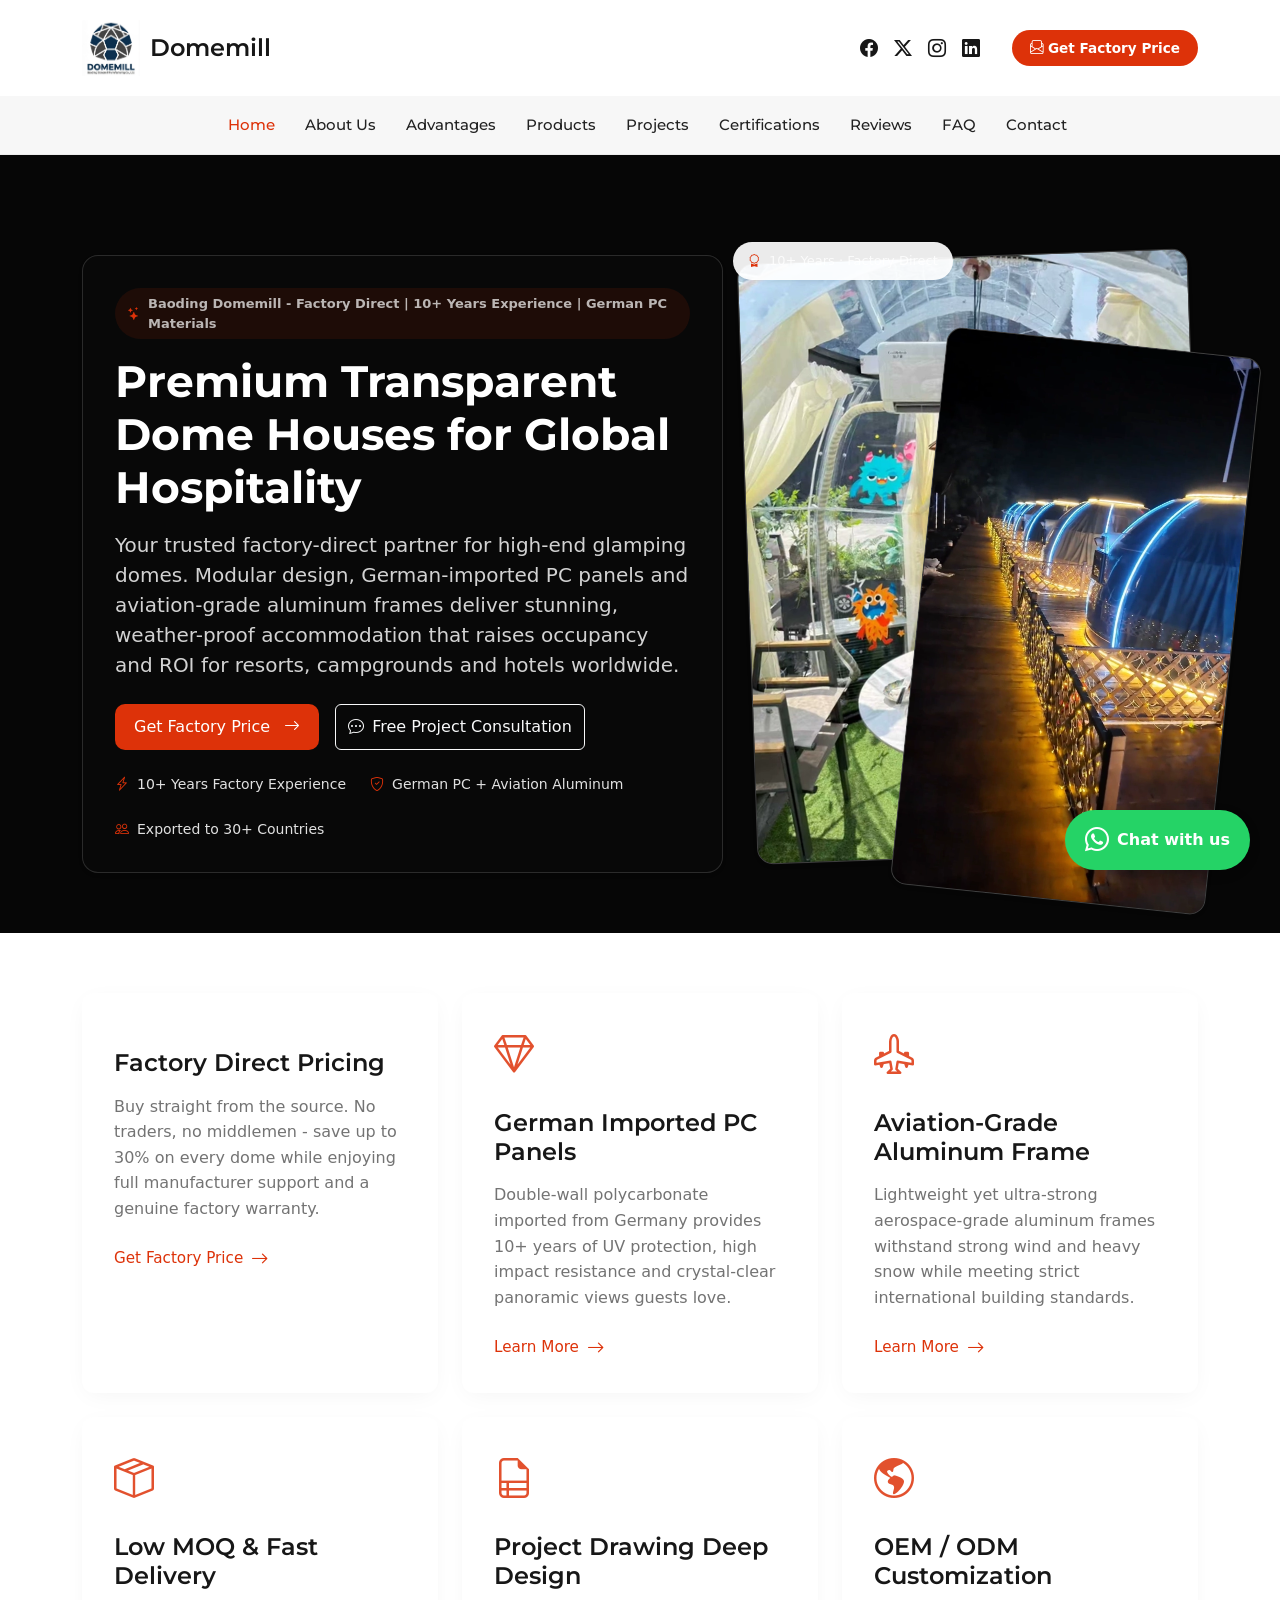
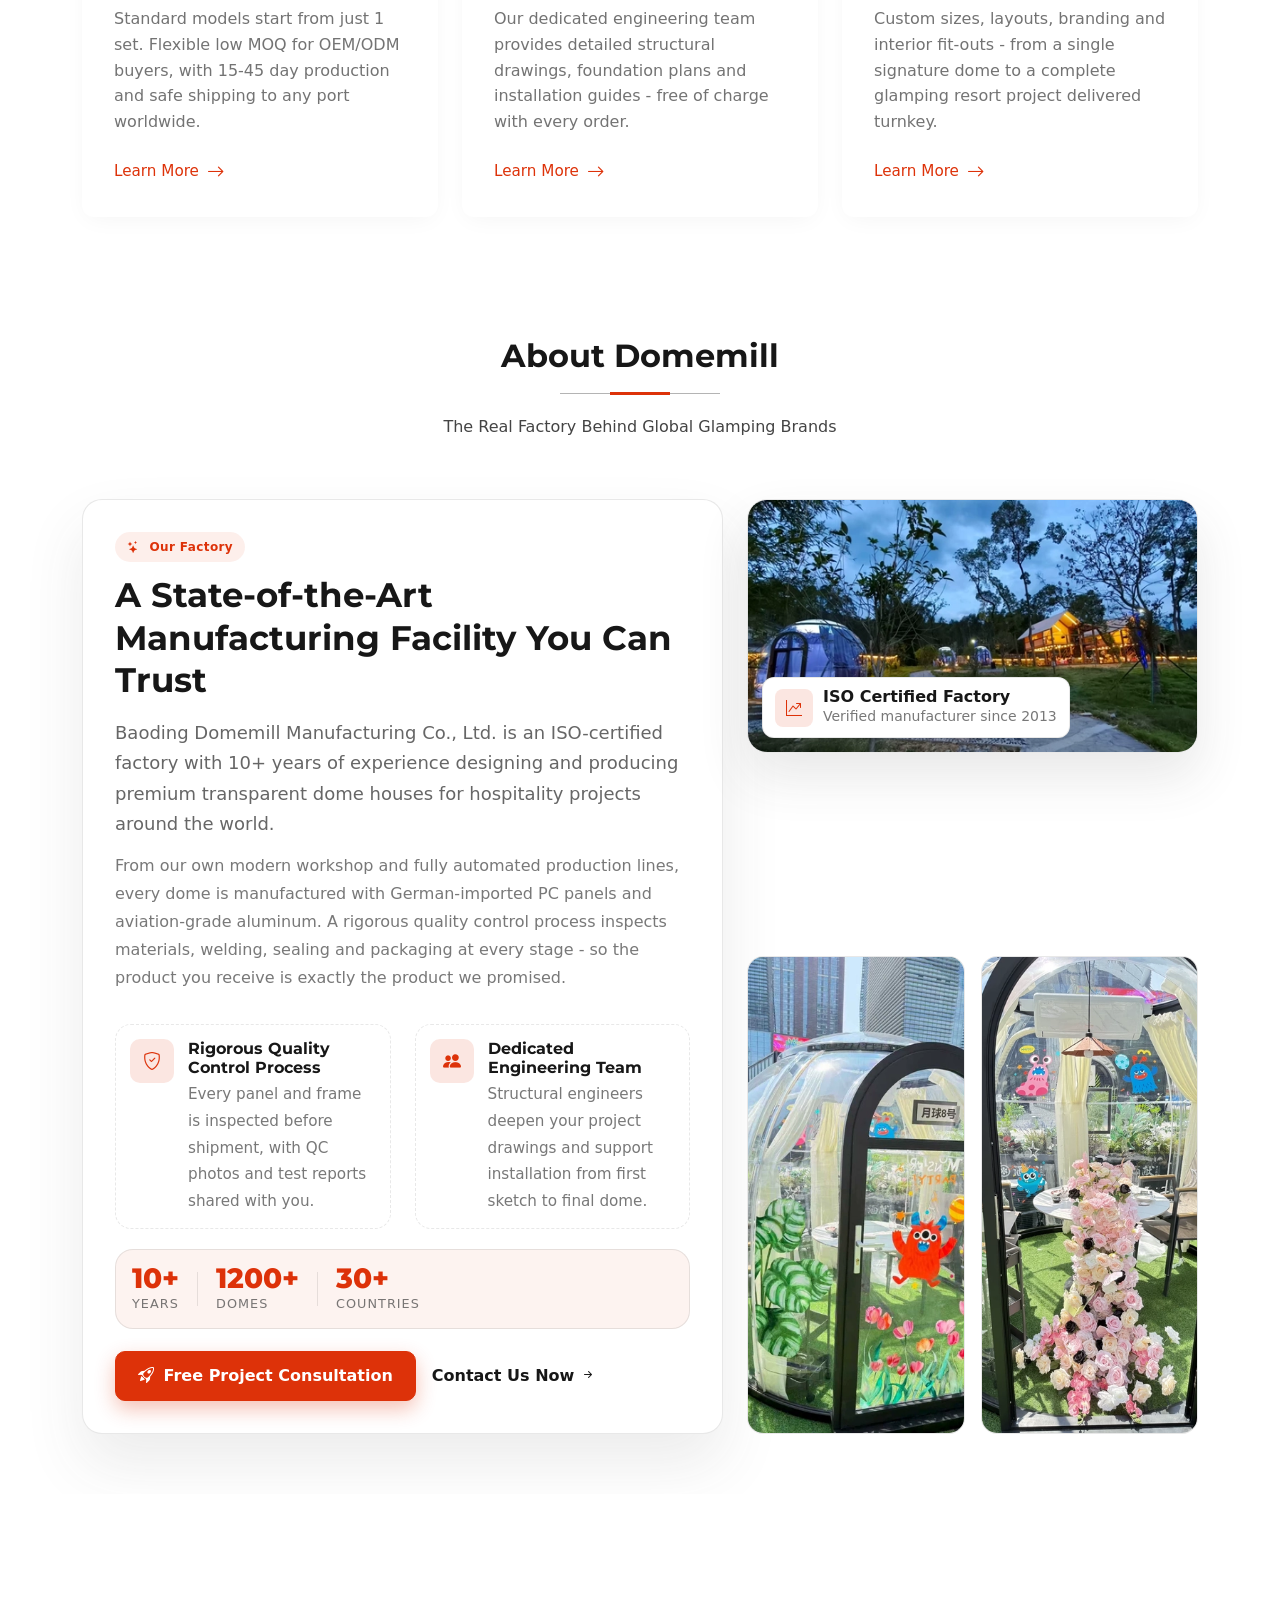
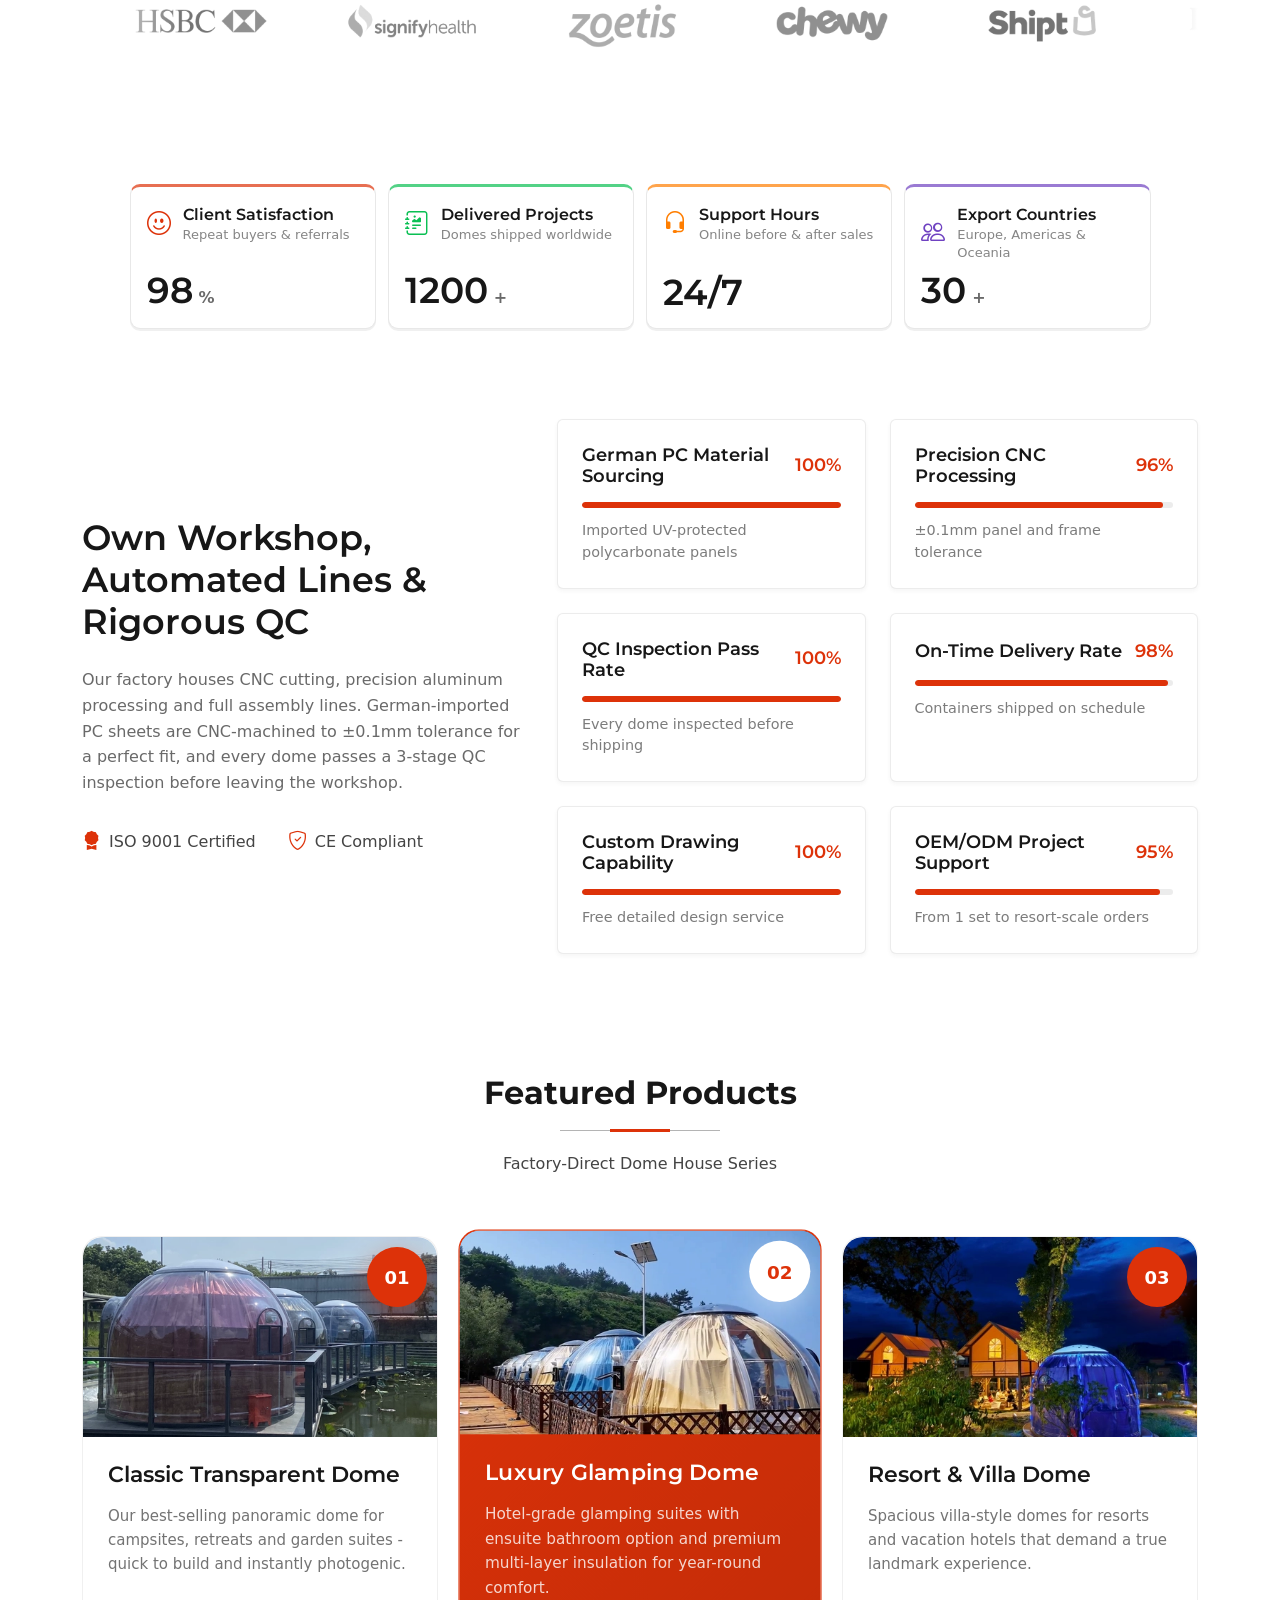
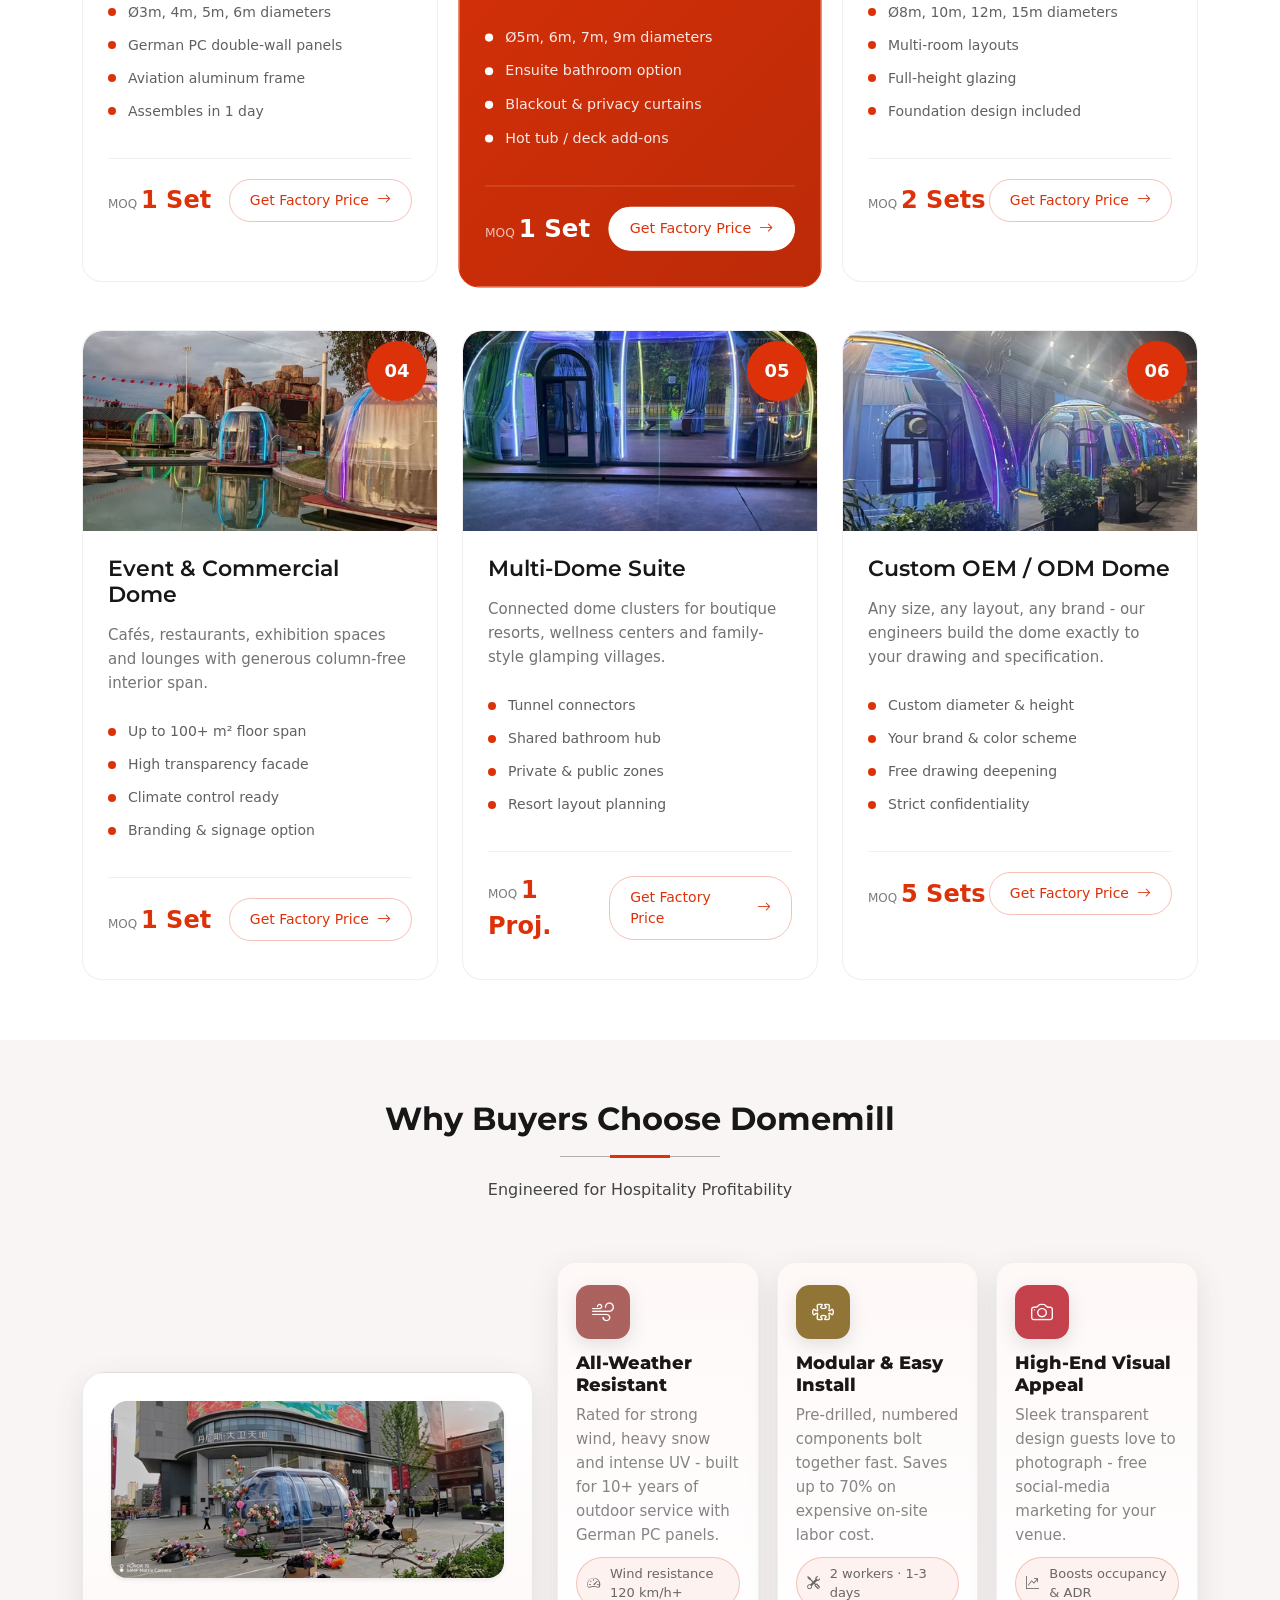
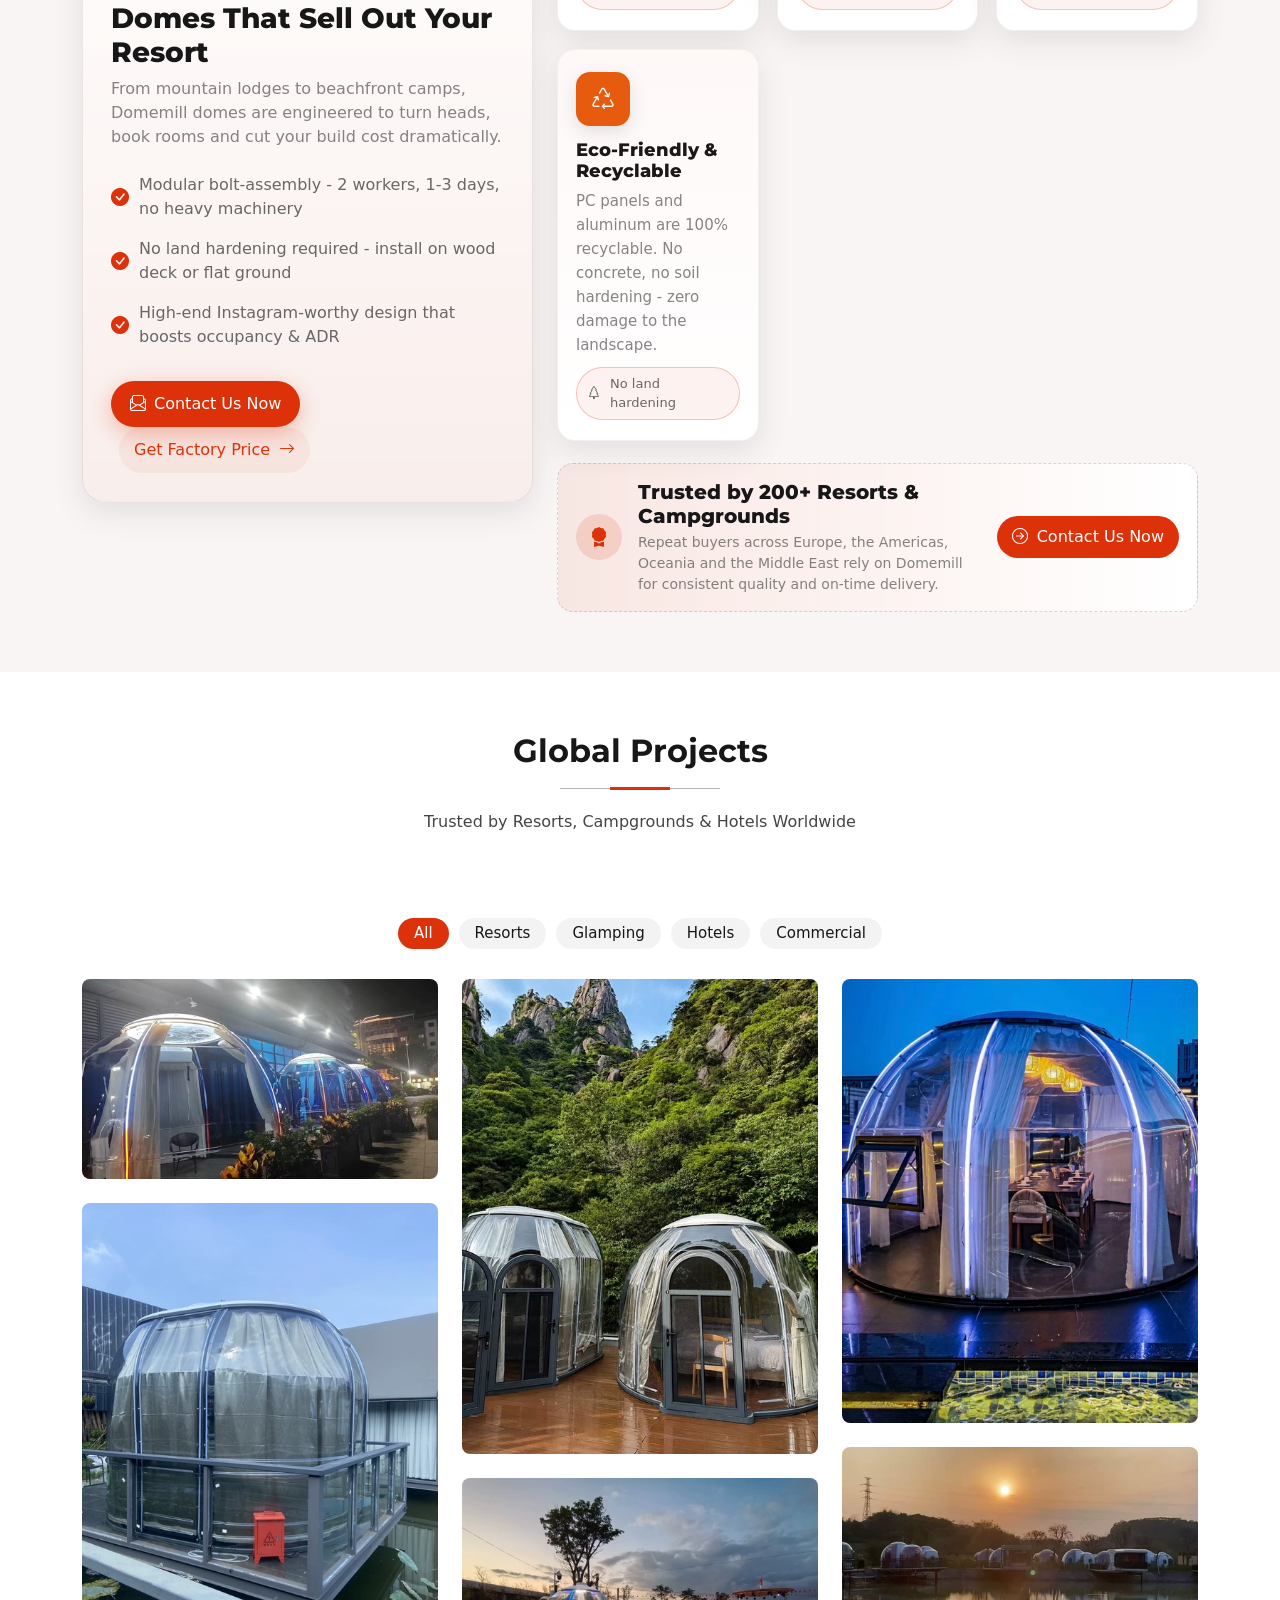
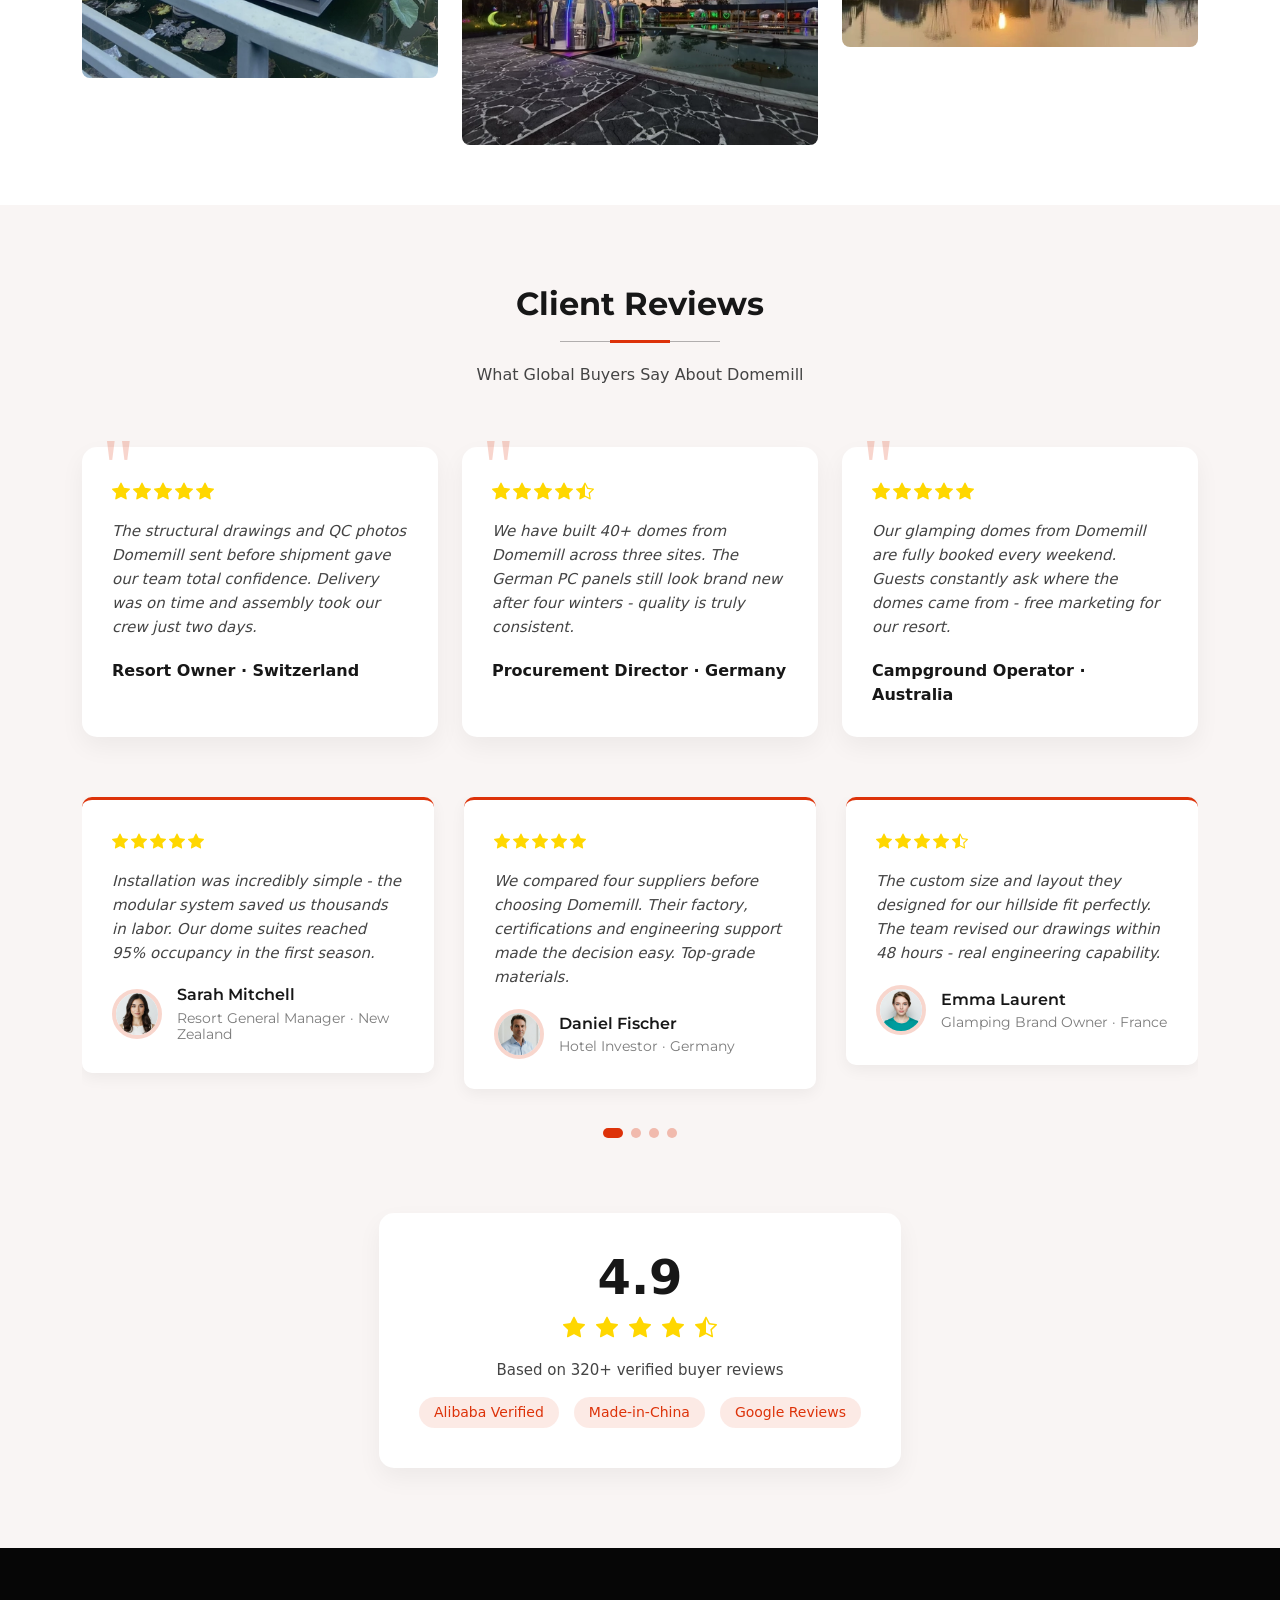
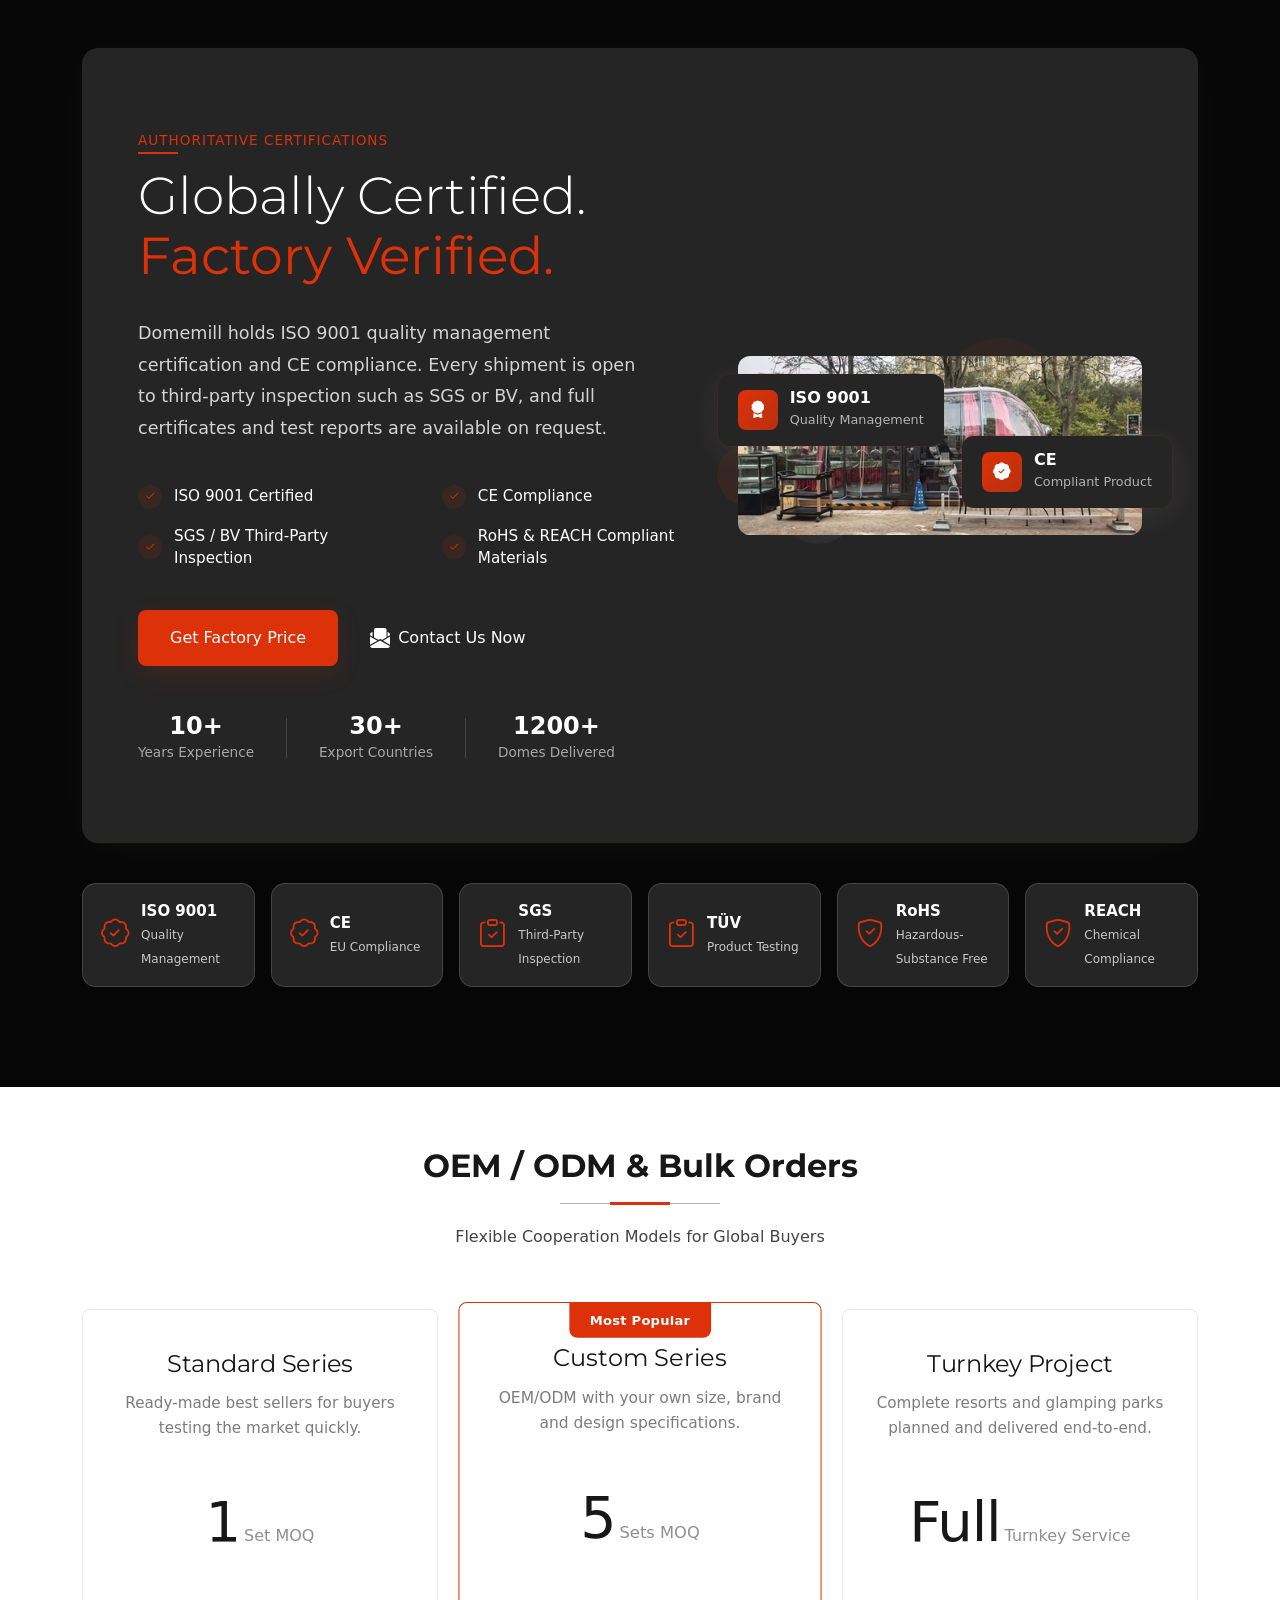
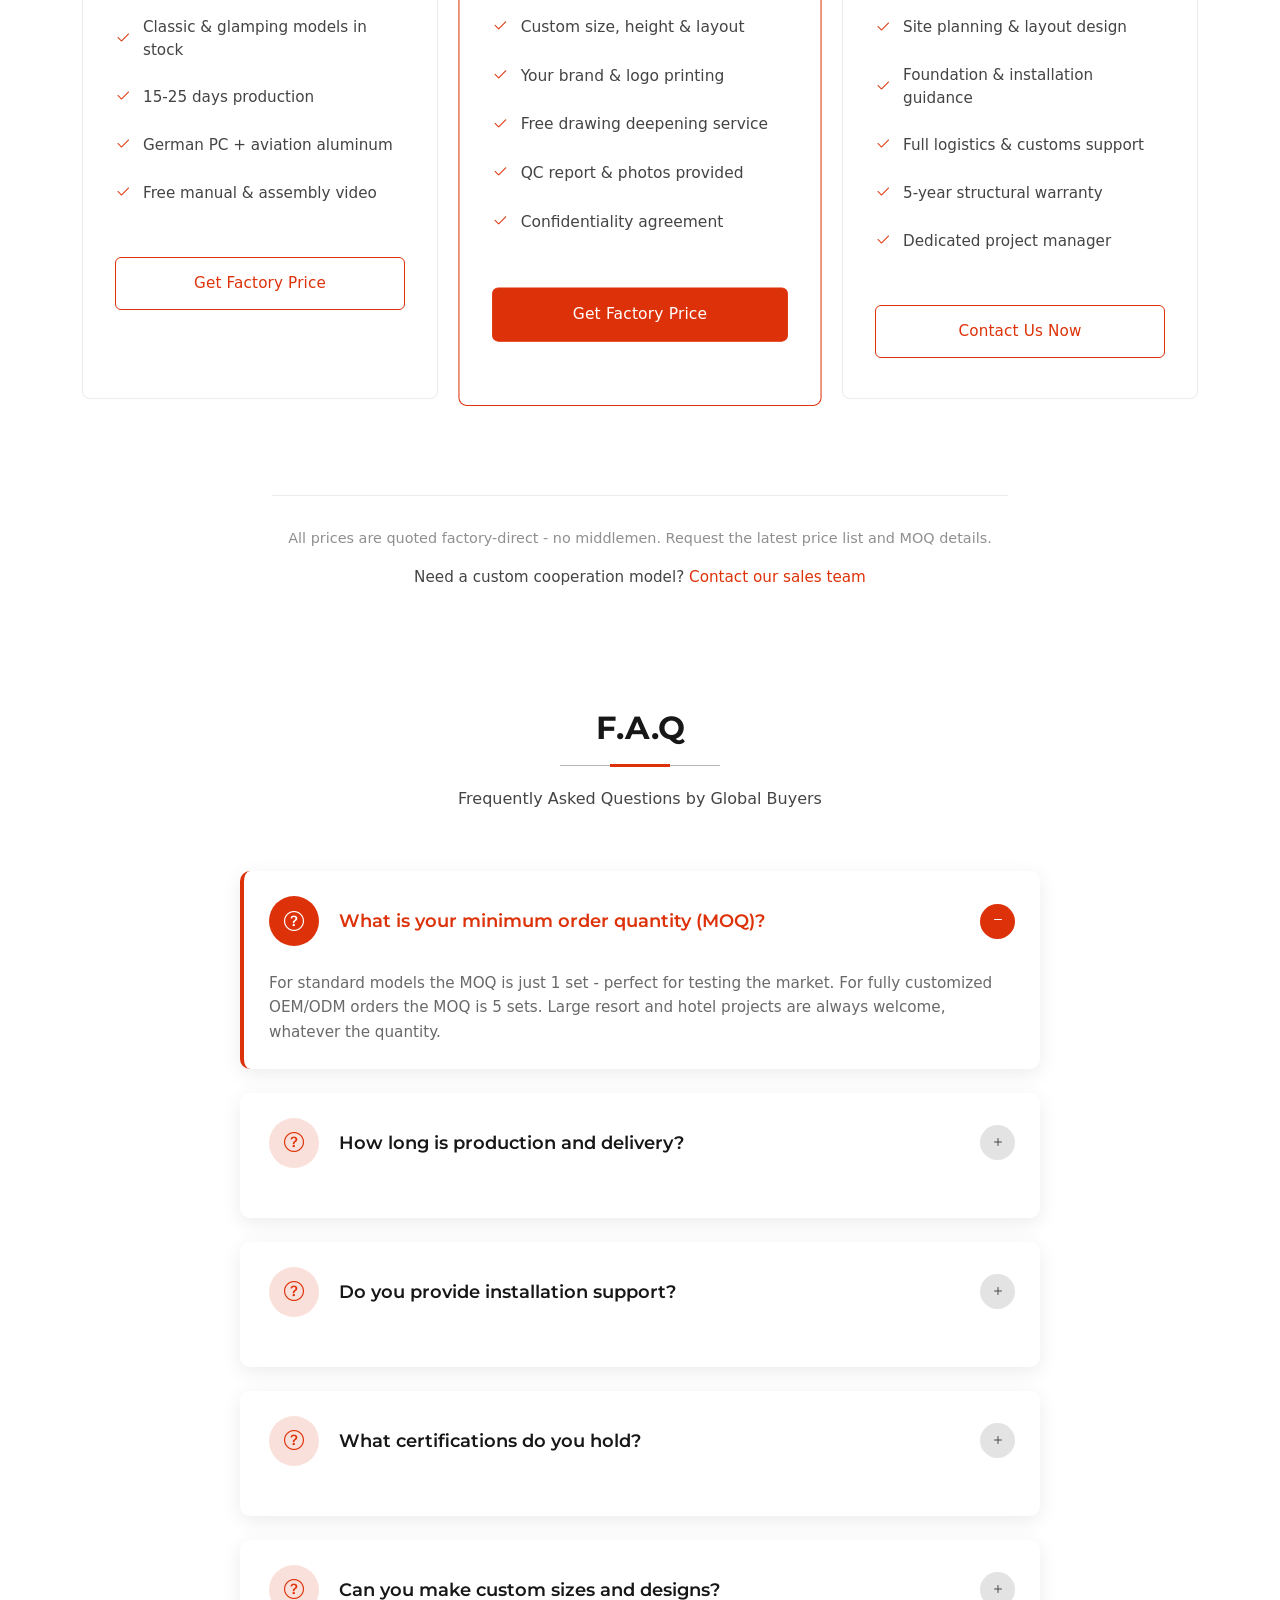
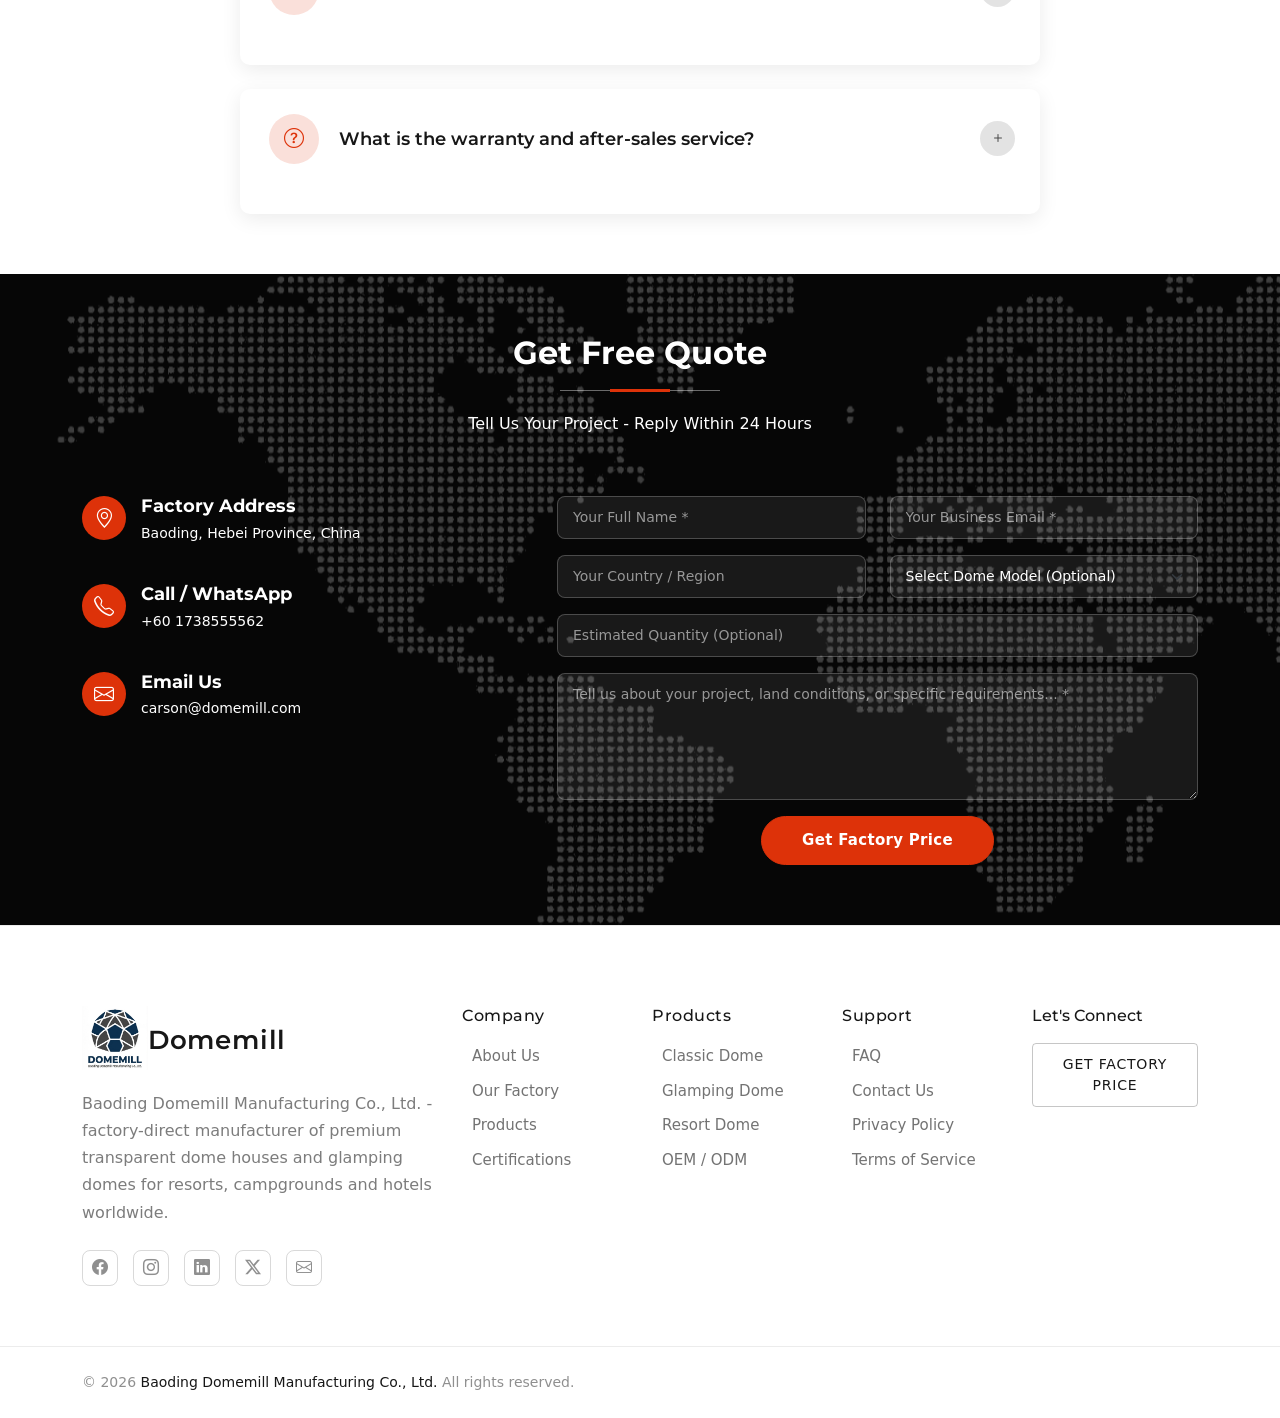
==== commit 0adc1cc8: "添加 sitemap.xml 并更新页脚" ====
--- a/index.html
+++ b/index.html
@@ -12,10 +12,10 @@
   <link href="assets/img/logo.webp" rel="icon">
   <link href="assets/img/logo.webp" rel="apple-touch-icon">
 
-  <!-- Fonts -->
+  <!-- Fonts (大幅精简，提升速度) -->
   <link href="https://fonts.googleapis.com" rel="preconnect">
   <link href="https://fonts.gstatic.com" rel="preconnect" crossorigin>
-  <link href="https://fonts.googleapis.com/css2?family=Montserrat:wght@400;500;600;700;800;900&family=Roboto:ital,wght@0,100;0,300;0,400;0,500;0,700;0,900;1,100;1,300;1,400;1,500;1,700;1,900&family=Lato:ital,wght@0,100;0,300;0,400;0,700;0,900;1,100;1,300;1,400;1,700;1,900&family=Inter:wght@100;200;300;400;500;600;700;800;900&display=swap" rel="stylesheet">
+  <link href="https://fonts.googleapis.com/css2?family=Montserrat:wght@400;600;700;800&family=Inter:wght@400;500;600&display=swap" rel="stylesheet">
 
   <!-- Vendor CSS Files -->
   <link href="assets/vendor/bootstrap/css/bootstrap.min.css" rel="stylesheet">
@@ -124,7 +124,8 @@
           <div class="col-lg-5">
             <div class="media-stack" data-aos="zoom-in" data-aos-delay="200">
               <figure class="media primary shadow-sm">
-                <img src="assets/img/features/room (23).webp" class="img-fluid" alt="Premium transparent dome house in a mountain resort">
+                <!-- 核心优化点：加上了 fetchpriority="high" 让浏览器优先加载此图 -->
+                <img src="assets/img/features/room (23).webp" fetchpriority="high" class="img-fluid" alt="Premium transparent dome house in a mountain resort">
               </figure>
               <figure class="media secondary shadow-sm">
                 <img src="assets/img/features/room (26).webp" class="img-fluid" alt="Luxury glamping dome suite with panoramic view">
@@ -1624,8 +1625,9 @@
             <div class="info-item d-flex">
               <i class="bi bi-telephone flex-shrink-0"></i>
               <div>
+                <!-- 修改电话号码 -->
                 <h3>Call / WhatsApp</h3>
-                <p>+86 (312) 000 0000 <small>(placeholder - add your number)</small></p>
+                <p>+60 1738555562</p>
               </div>
             </div><!-- End Info Item -->
 
@@ -1796,6 +1798,51 @@
   <!-- Main JS File -->
   <script src="assets/js/main.js"></script>
 
+  <!-- 新增 WhatsApp 悬浮气泡 -->
+  <style>
+    .whatsapp-float {
+      position: fixed;
+      bottom: 30px;
+      right: 30px;
+      background-color: #25d366;
+      color: #fff;
+      border-radius: 50px;
+      padding: 12px 20px;
+      font-size: 16px;
+      font-weight: 600;
+      display: flex;
+      align-items: center;
+      justify-content: center;
+      box-shadow: 0 4px 12px rgba(0, 0, 0, 0.15);
+      z-index: 9999;
+      text-decoration: none;
+      transition: all 0.3s ease;
+    }
+    .whatsapp-float:hover {
+      background-color: #1ebe57;
+      color: #fff;
+      transform: translateY(-3px);
+      box-shadow: 0 6px 15px rgba(0, 0, 0, 0.2);
+    }
+    .whatsapp-float i {
+      font-size: 24px;
+      margin-right: 8px;
+    }
+    @media (max-width: 576px) {
+      .whatsapp-float {
+        bottom: 20px;
+        right: 20px;
+        padding: 10px 15px;
+        font-size: 14px;
+      }
+    }
+  </style>
+  
+  <a href="https://wa.me/60173855562?text=Hello%20Domemill%2C%20I%27m%20interested%20in%20your%20dome%20houses." class="whatsapp-float" target="_blank" aria-label="Chat on WhatsApp">
+    <i class="bi bi-whatsapp"></i>
+    <span>Chat with us</span>
+  </a>
+
 </body>
 
-</html>
+</html>
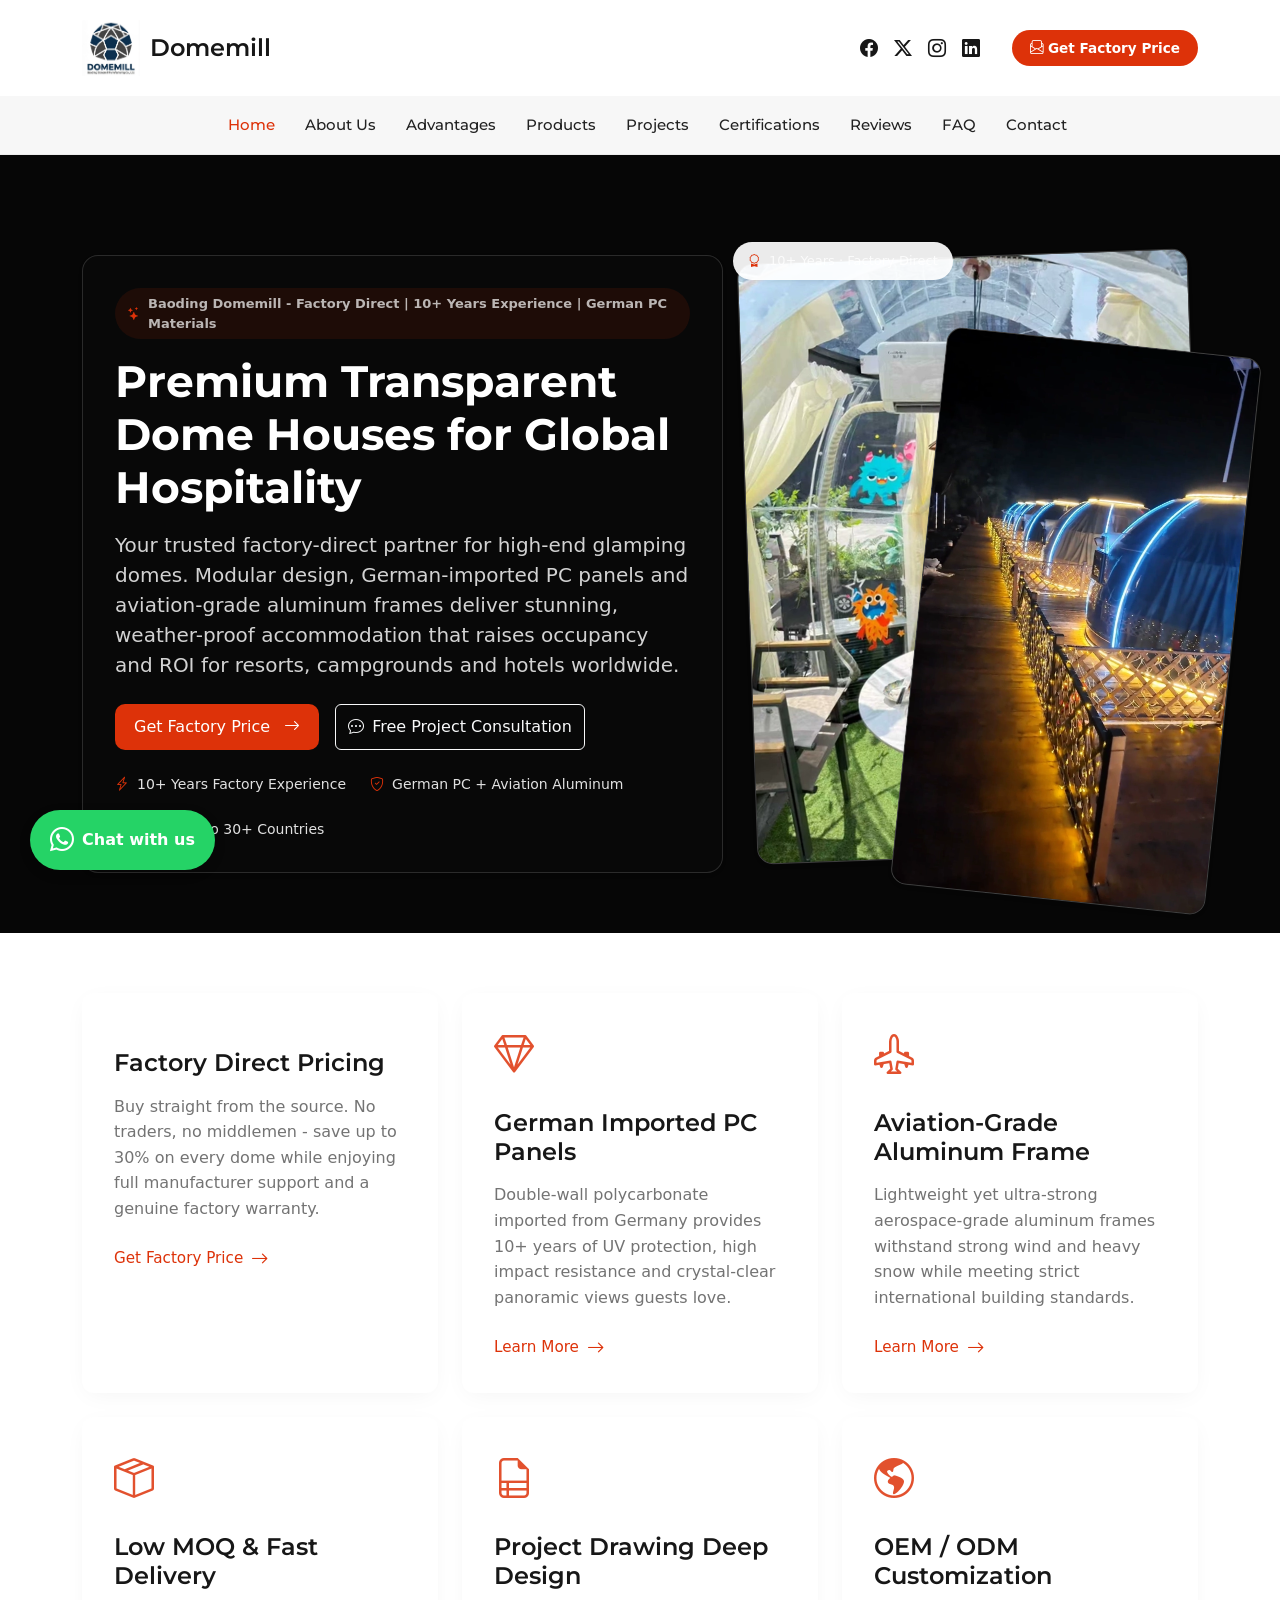
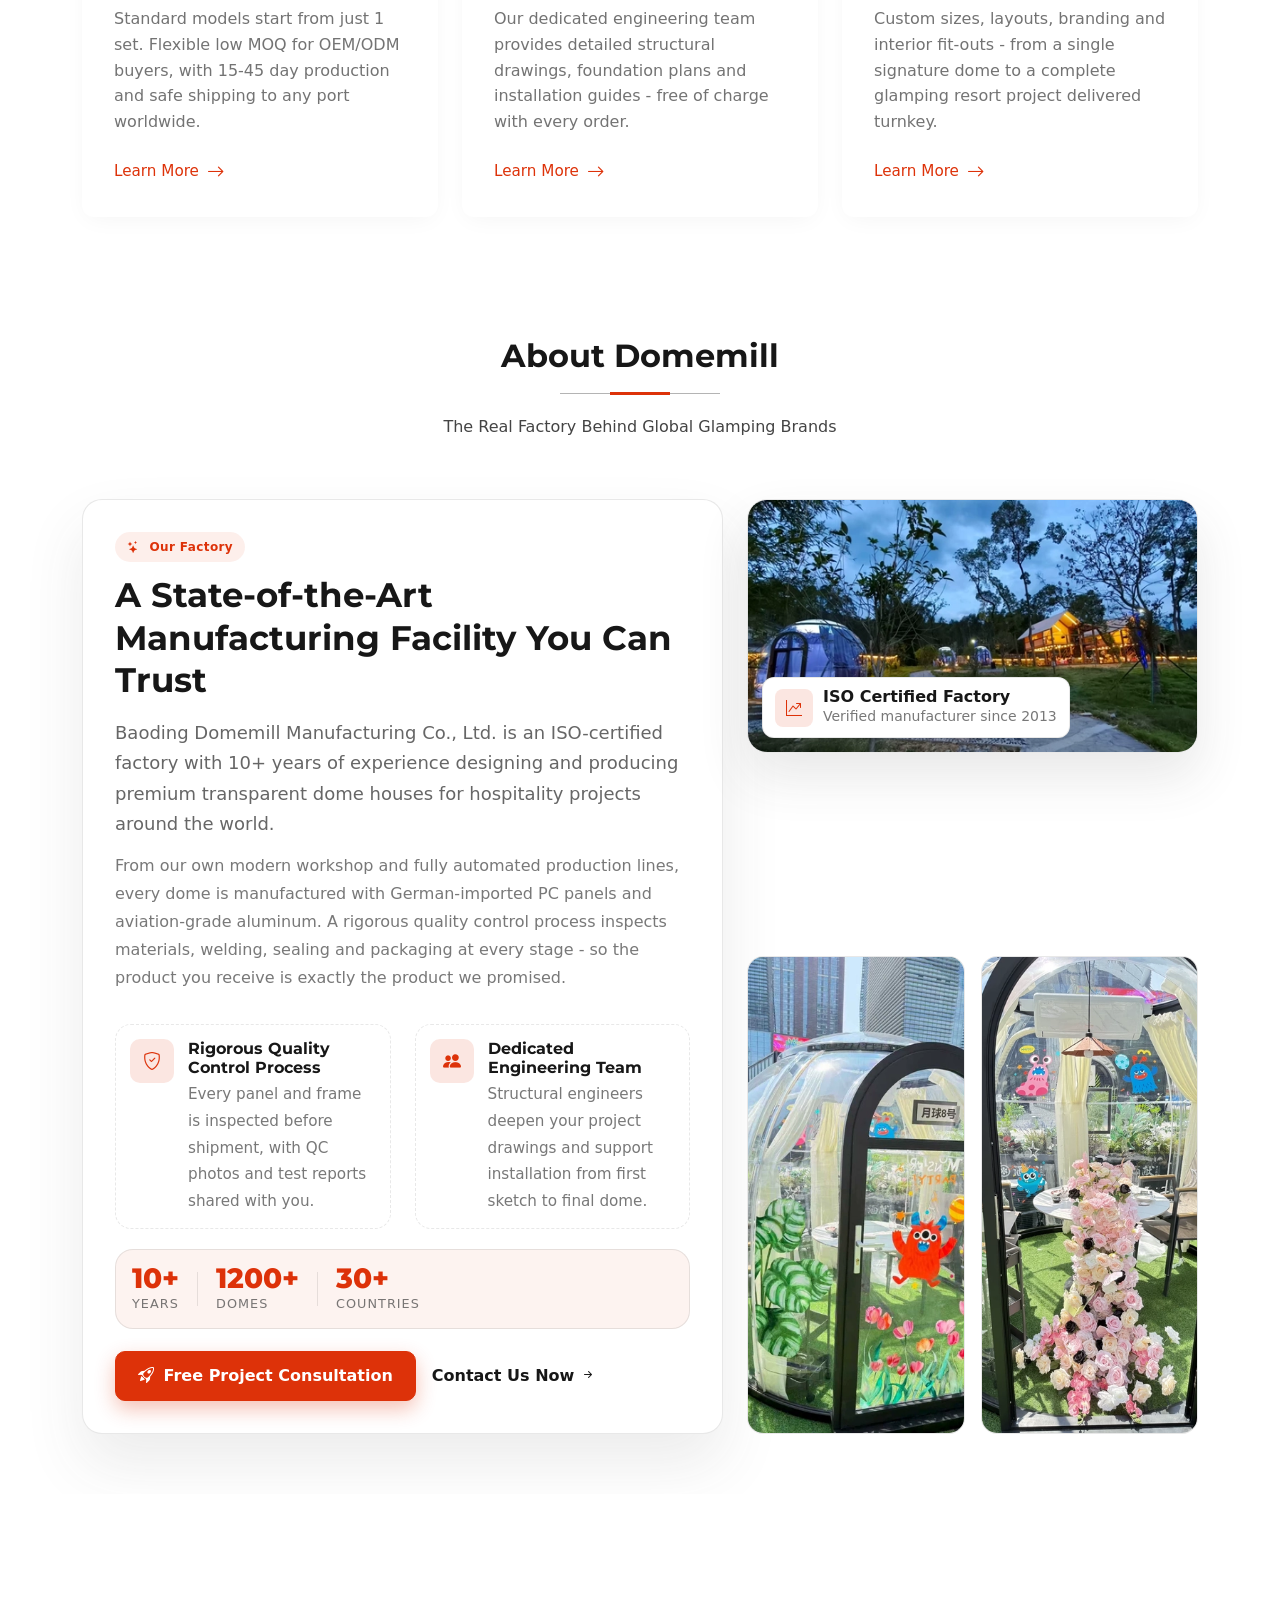
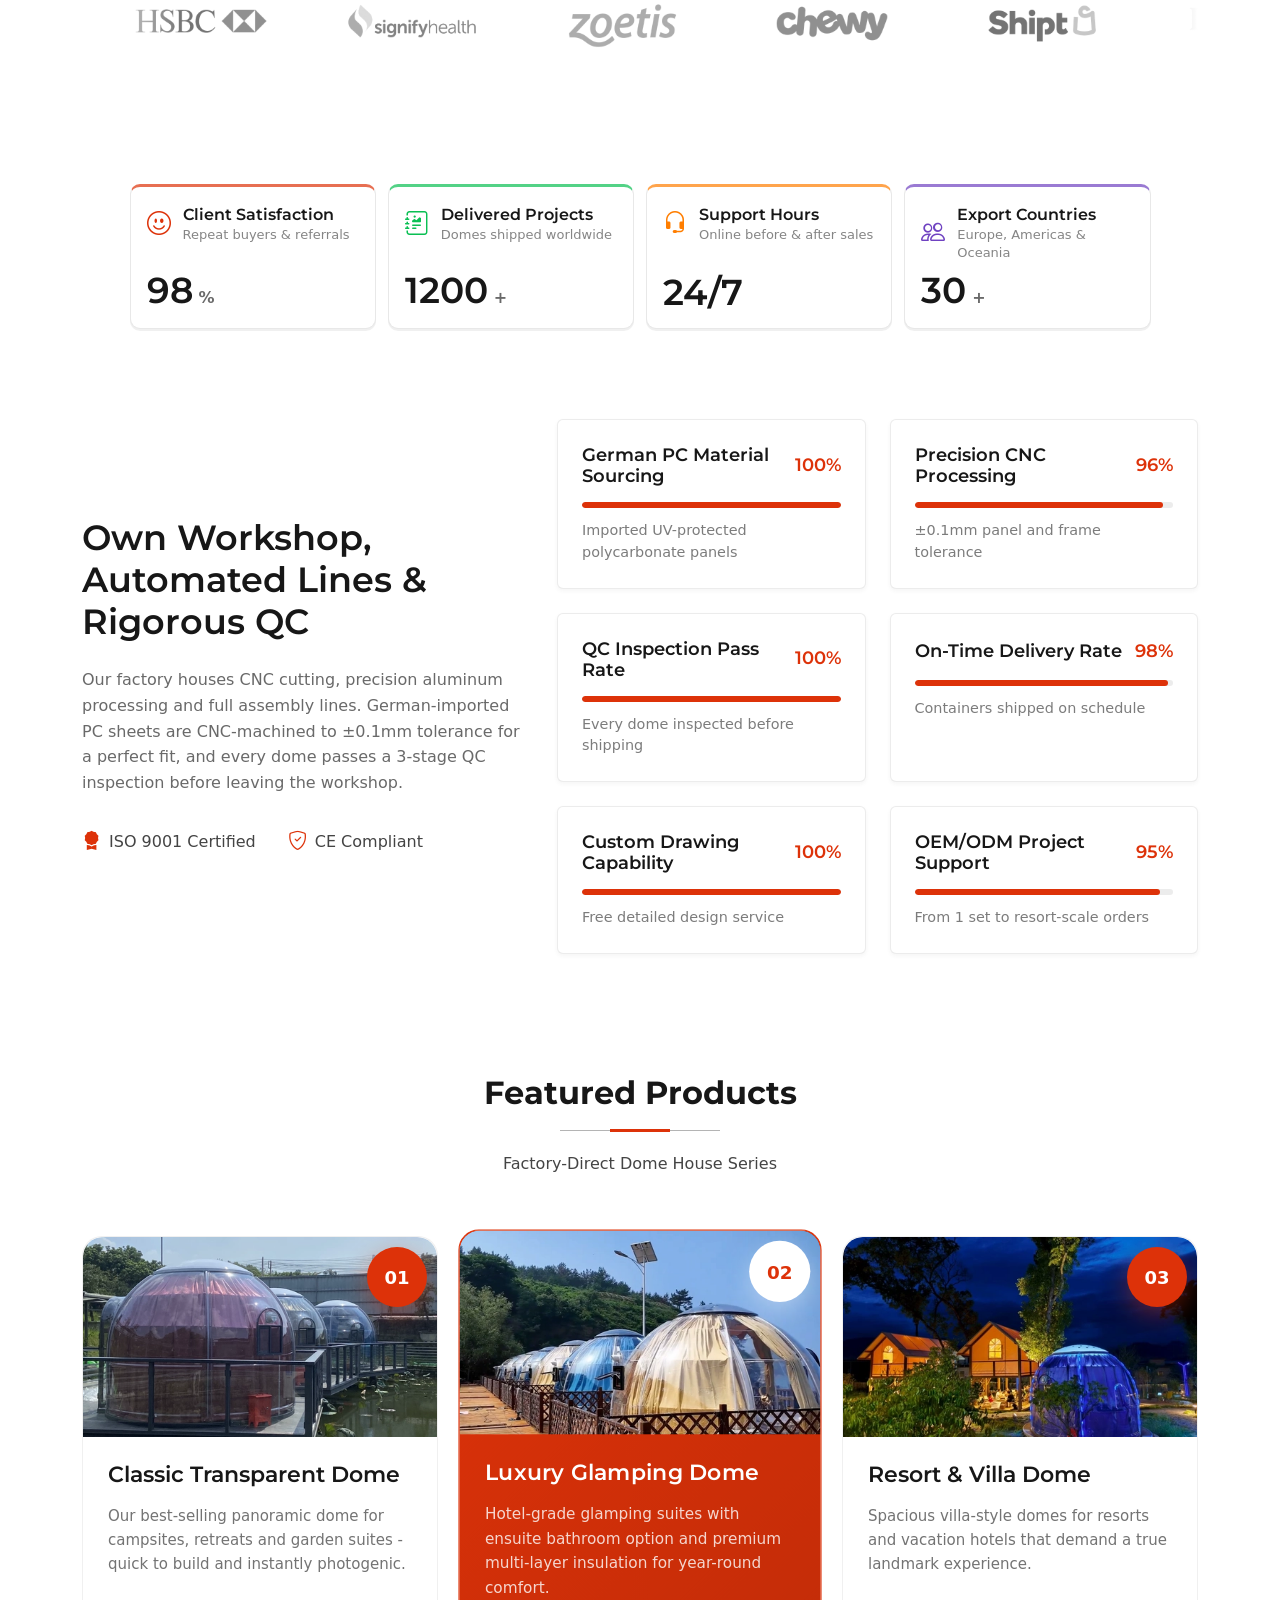
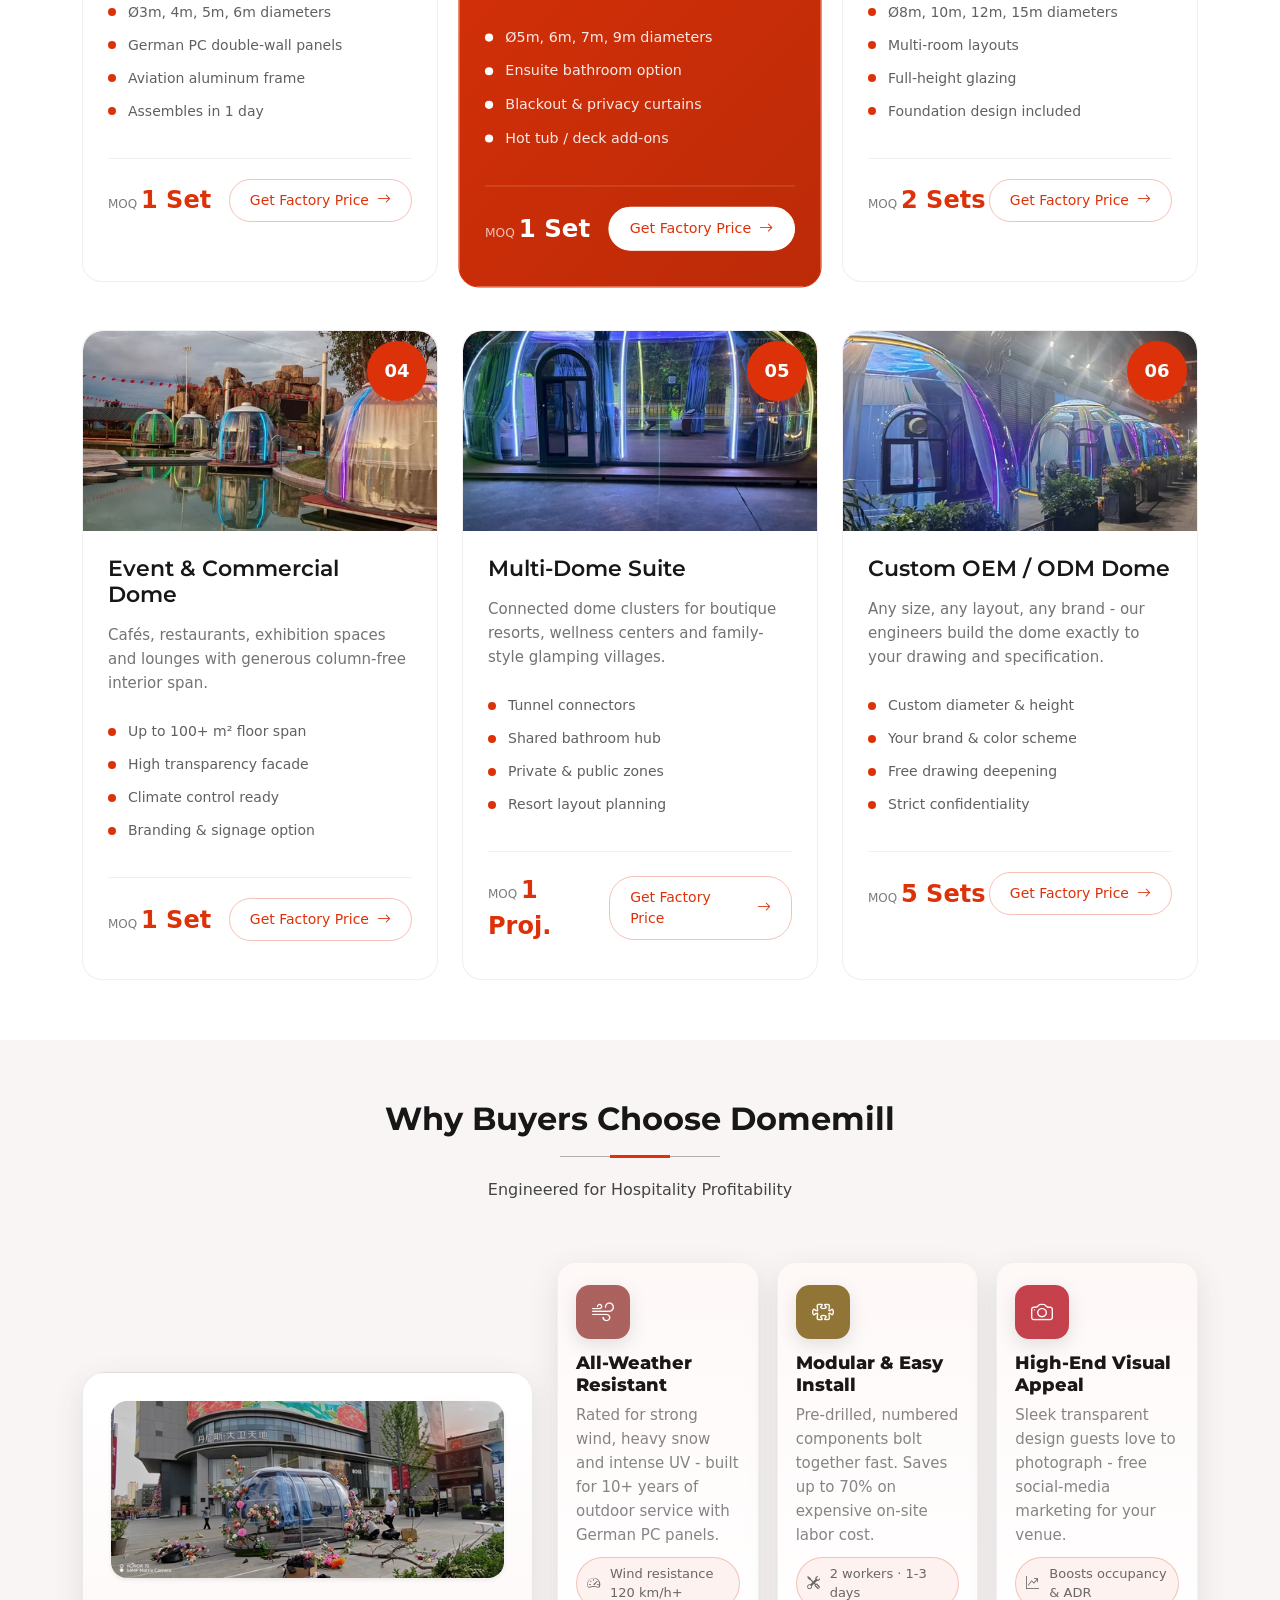
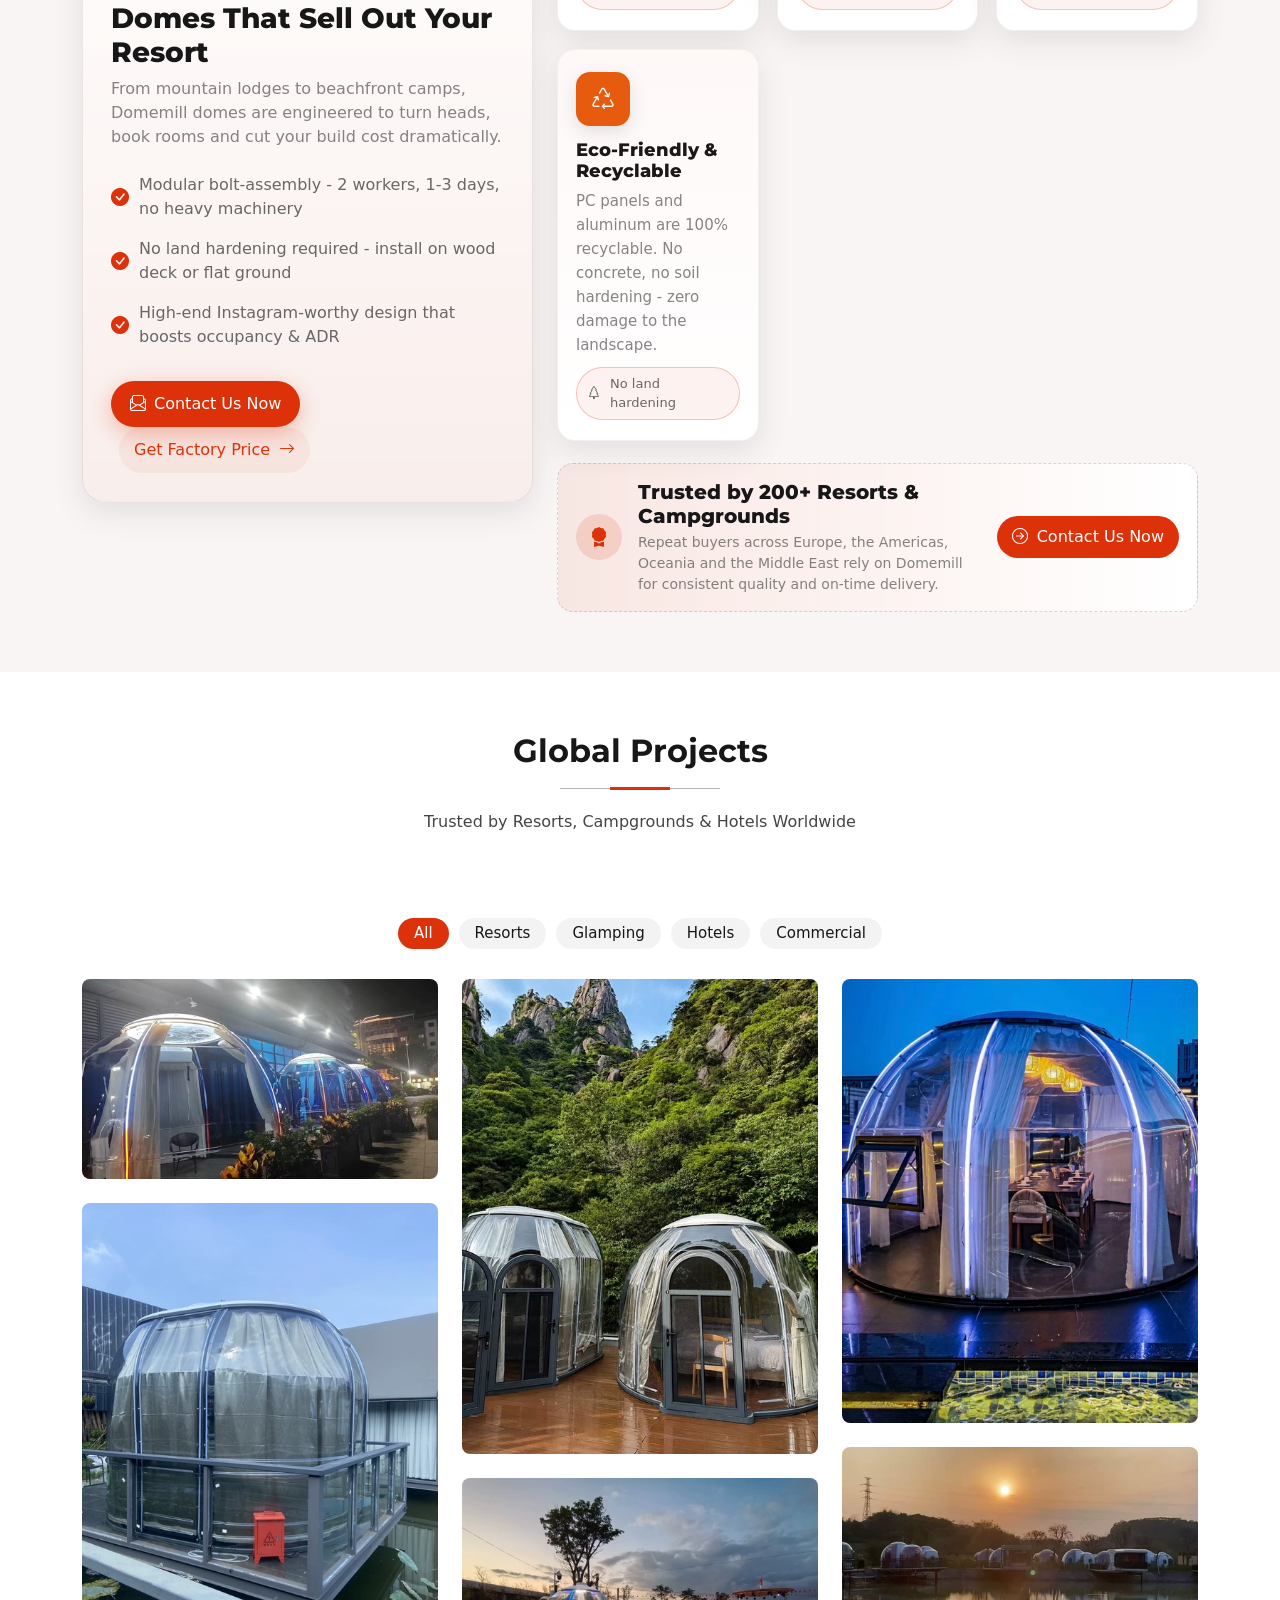
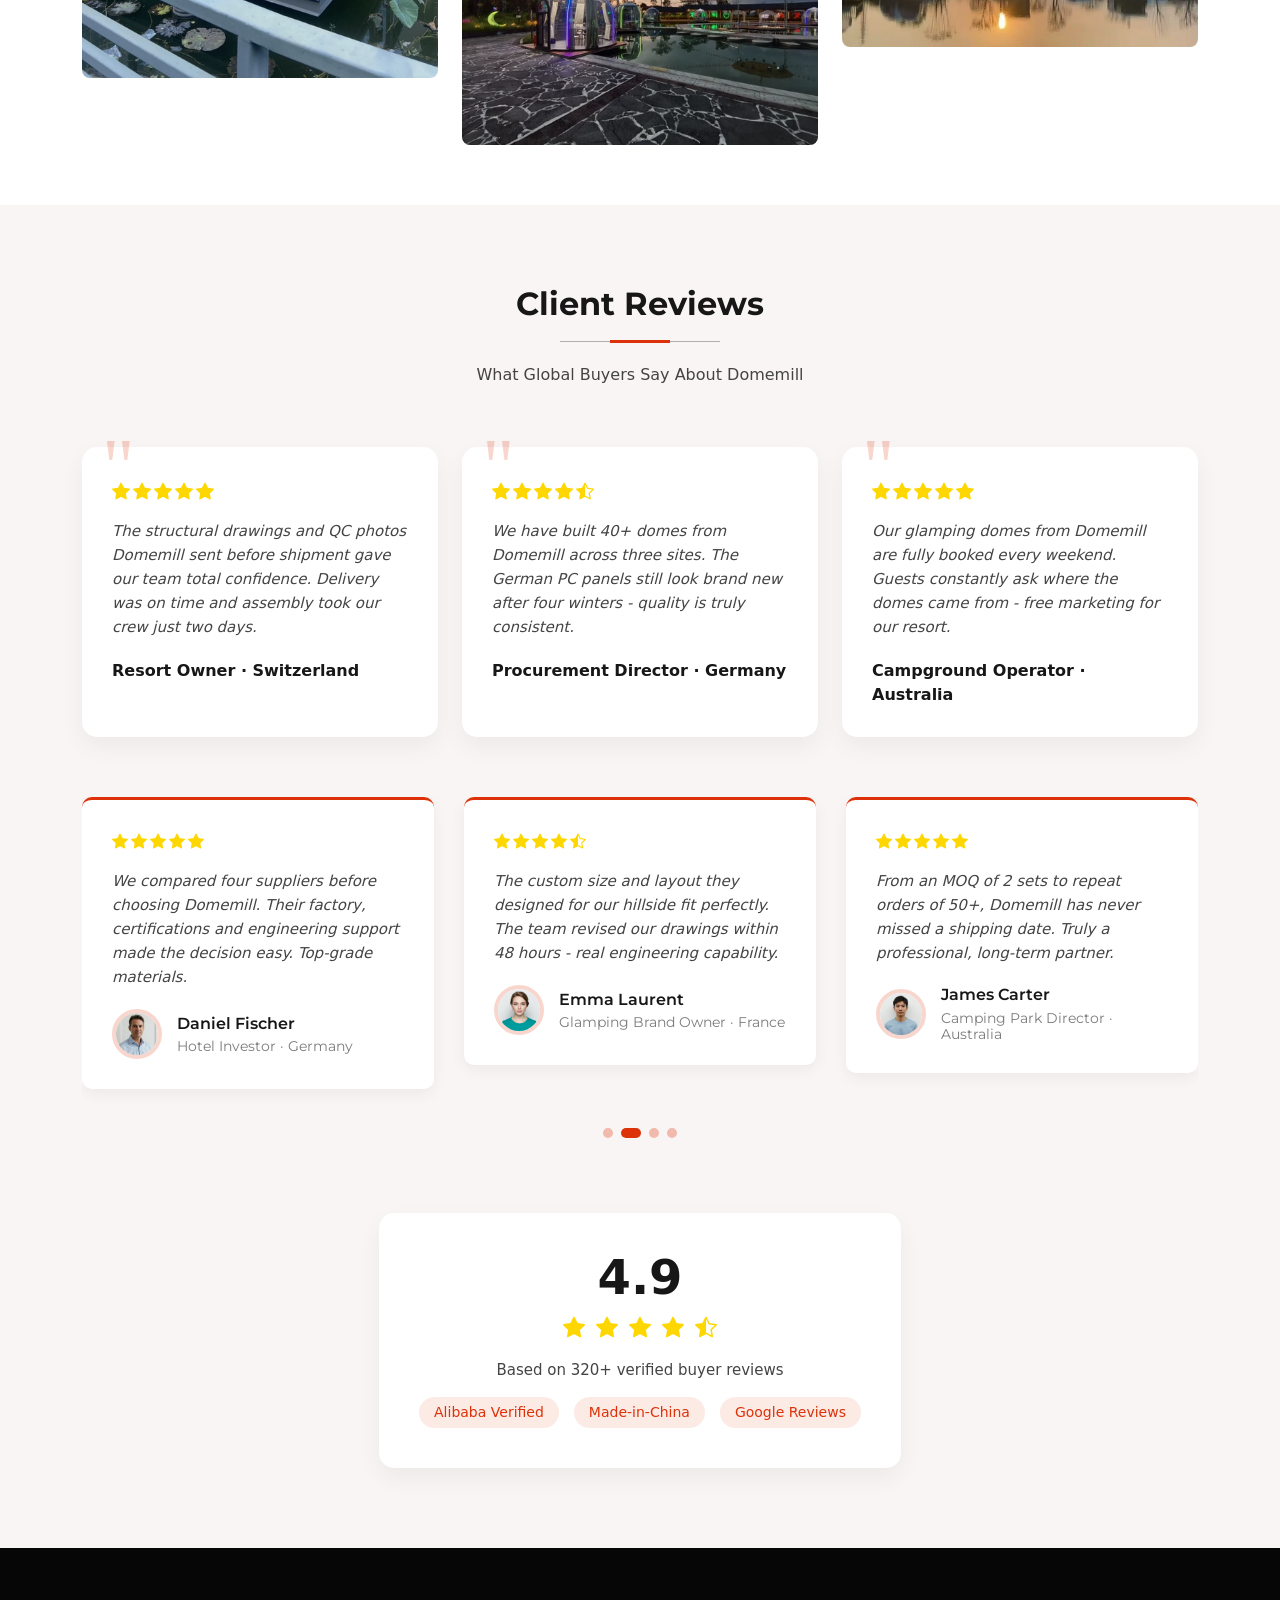
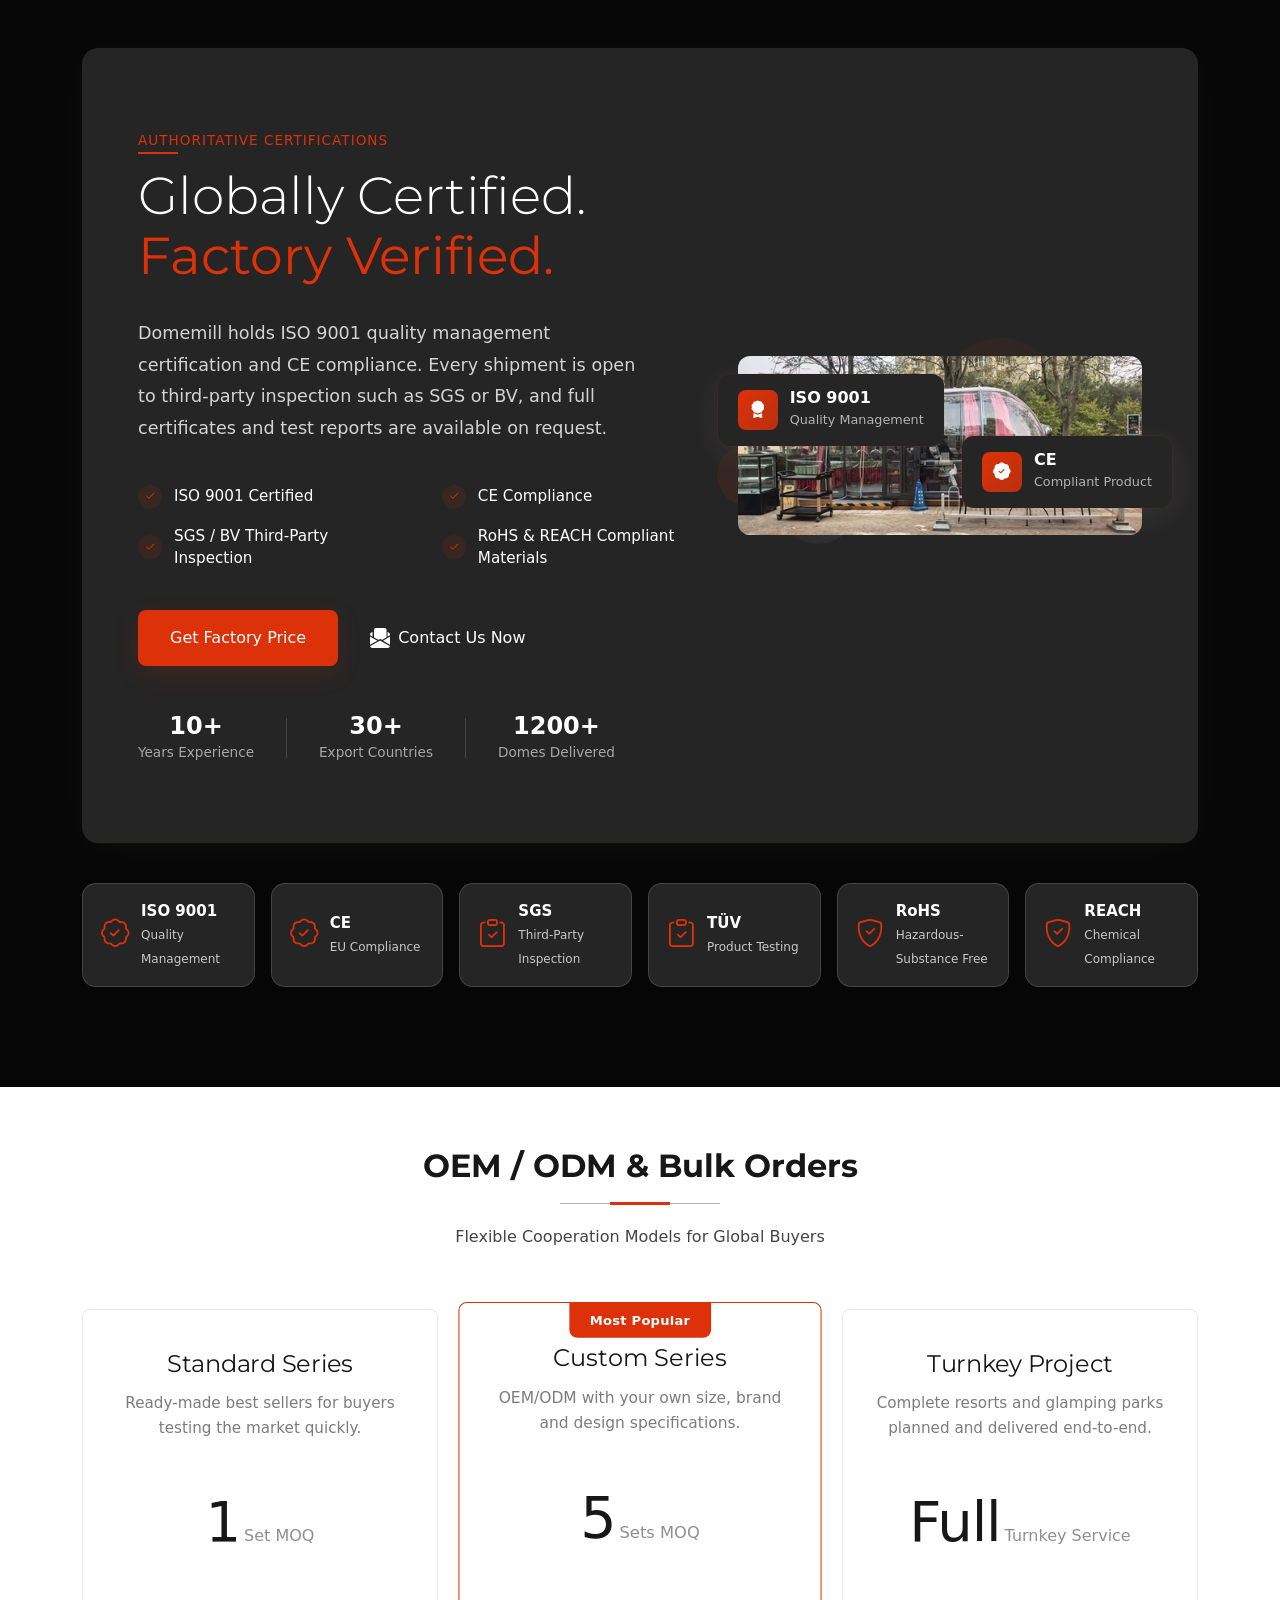
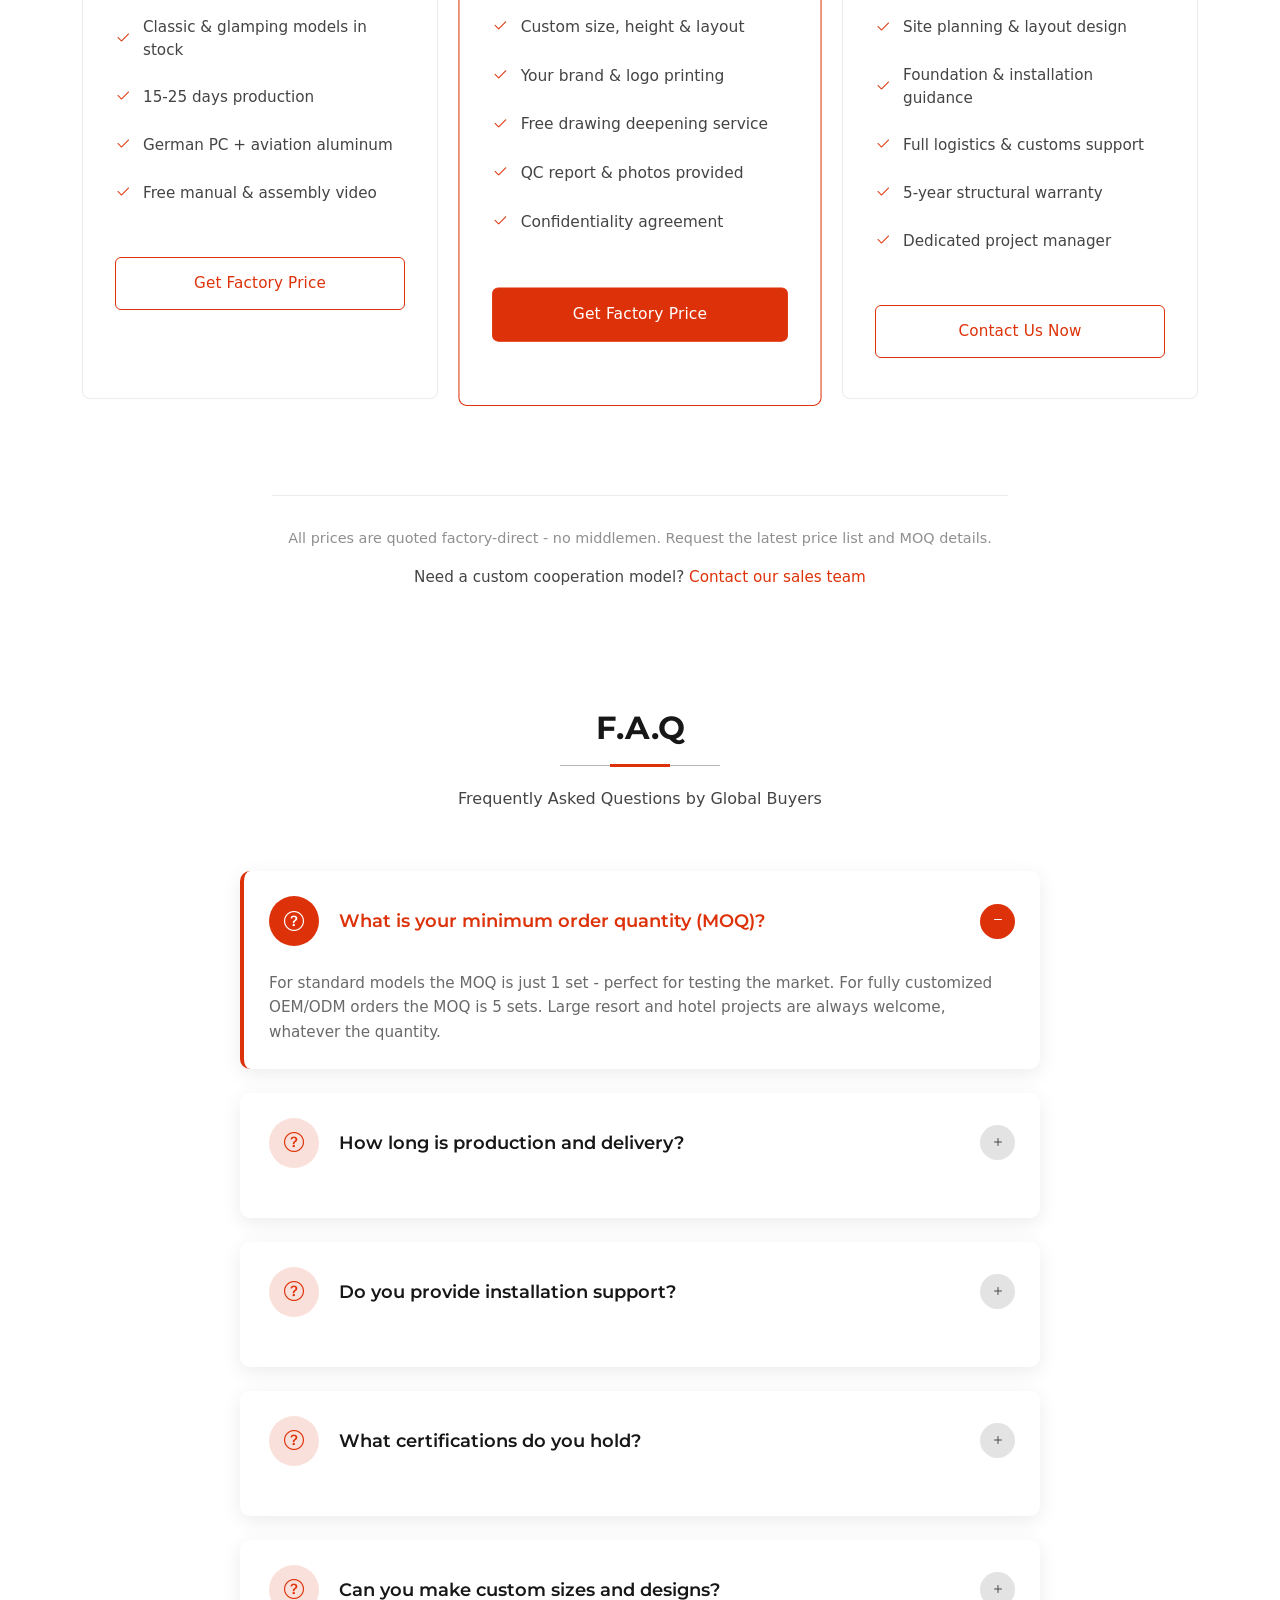
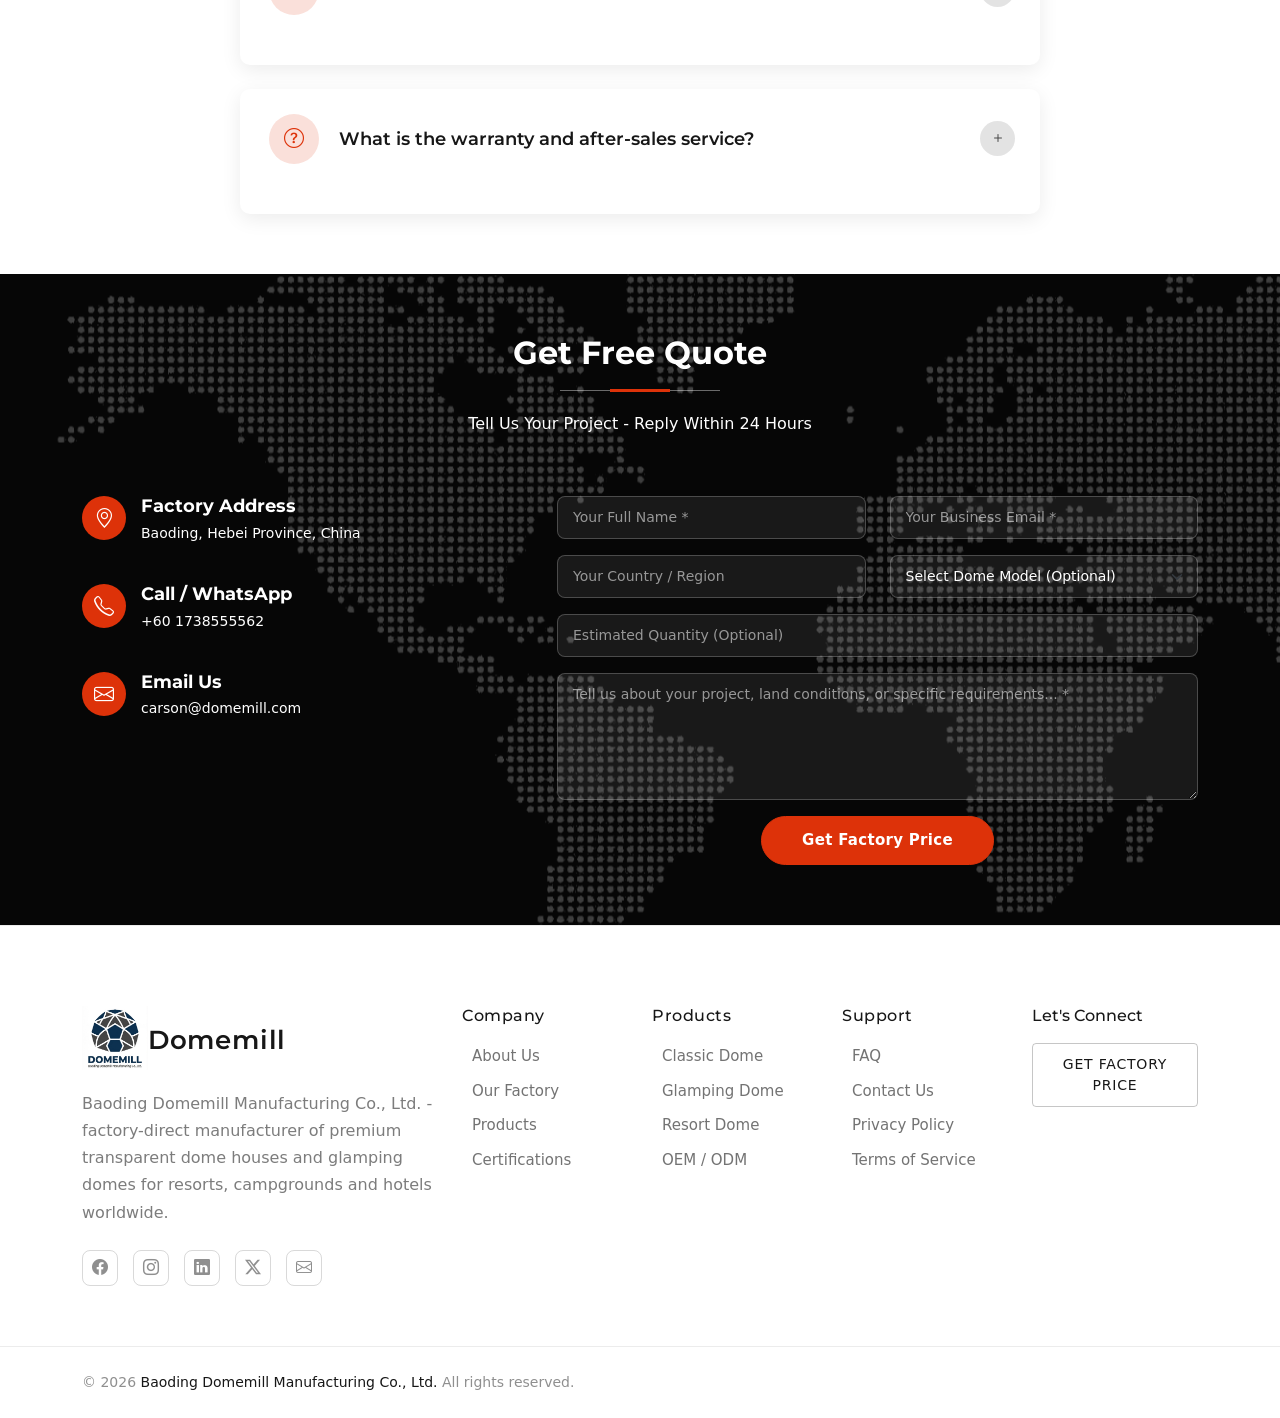
==== commit f47f328d: "Update index.html" ====
--- a/index.html
+++ b/index.html
@@ -1642,8 +1642,7 @@
           </div>
 
           <div class="col-lg-7">
-            <form action="https://api.web3forms.com/submit" method="POST" id="quote-form" data-aos="fade-up" data-aos-delay="200">
-              <input type="hidden" name="access_key" value="3c3d3115-3772-4e63-85e6-98b0fa67547f">
+            <form action="https://www.formbackend.com/f/2d8f67e75b69e171" method="POST" id="quote-form" ...>
               <input type="hidden" name="subject" value="New B2B Inquiry from Domemill Website">
               <input type="checkbox" name="botcheck" class="hidden" style="display: none;">
 
@@ -1803,7 +1802,7 @@
     .whatsapp-float {
       position: fixed;
       bottom: 30px;
-      right: 30px;
+      left: 30px;
       background-color: #25d366;
       color: #fff;
       border-radius: 50px;
@@ -1845,4 +1844,4 @@
 
 </body>
 
-</html>+</html>
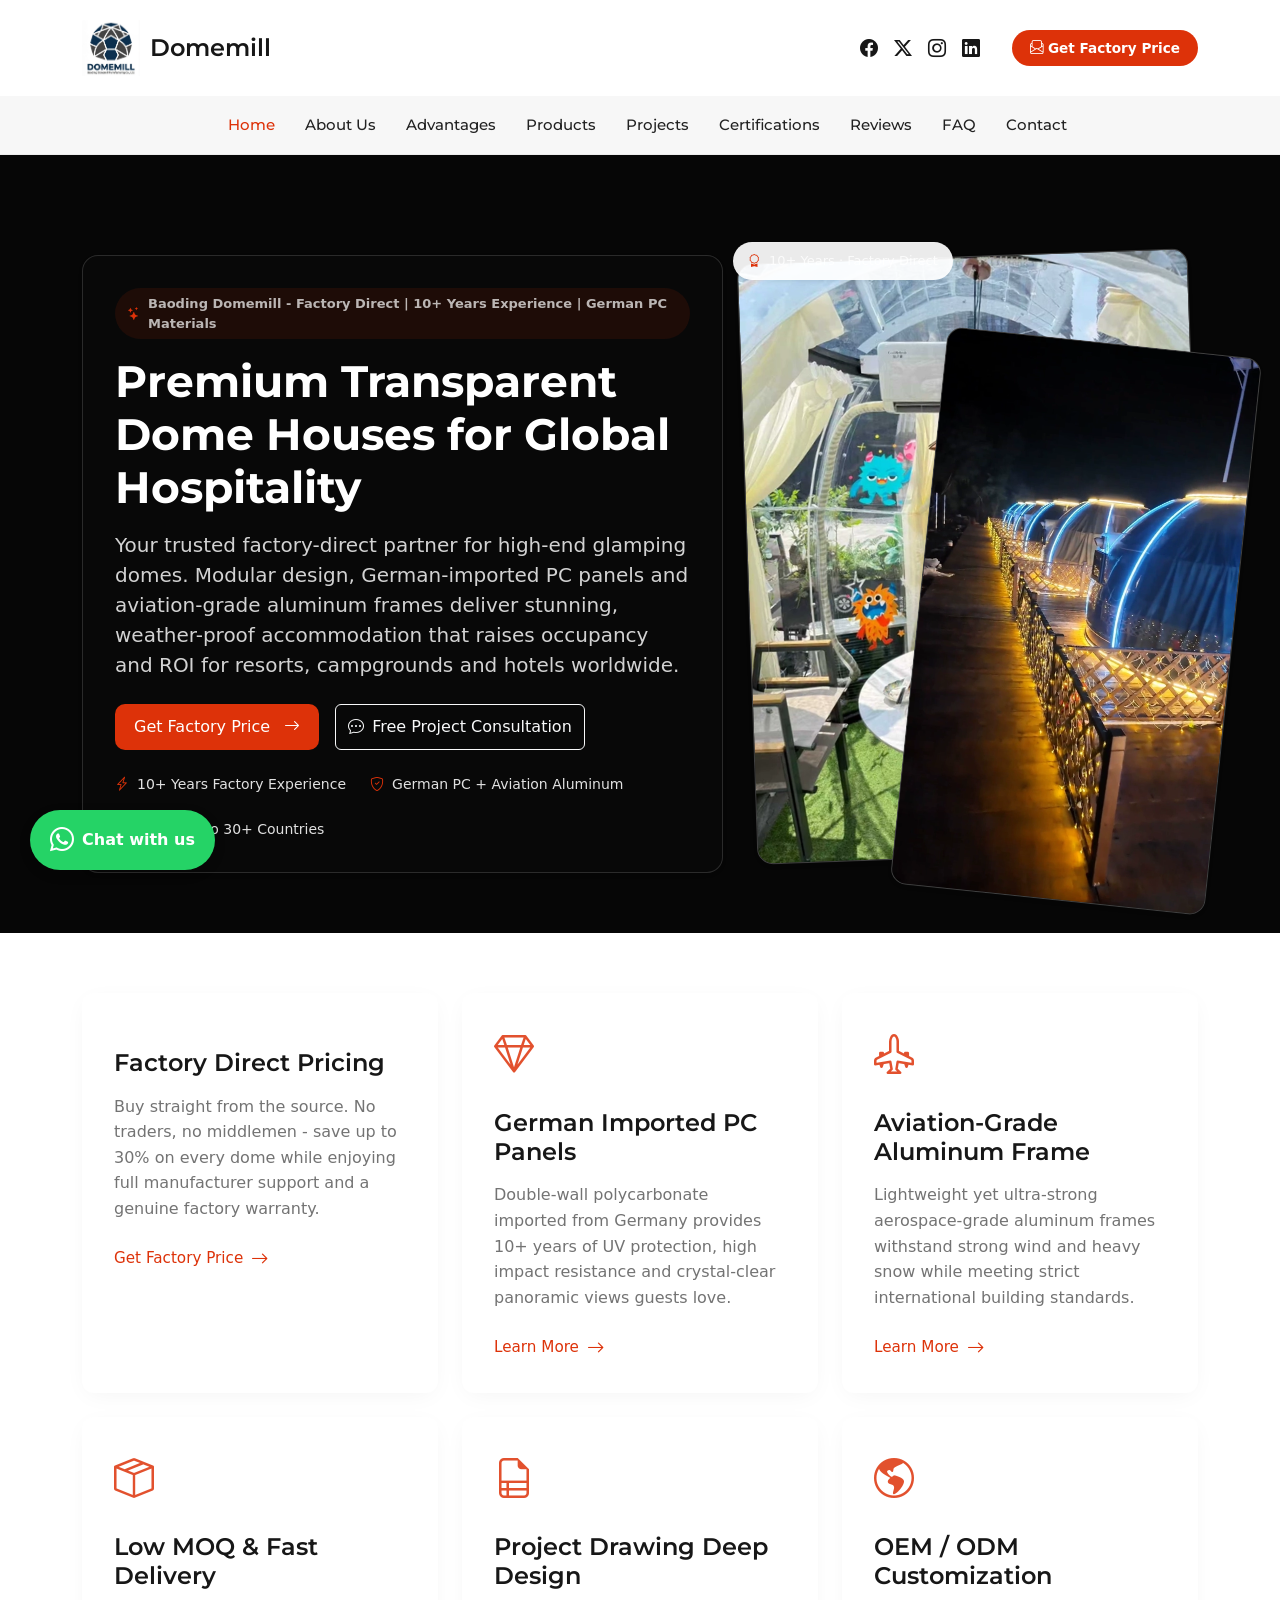
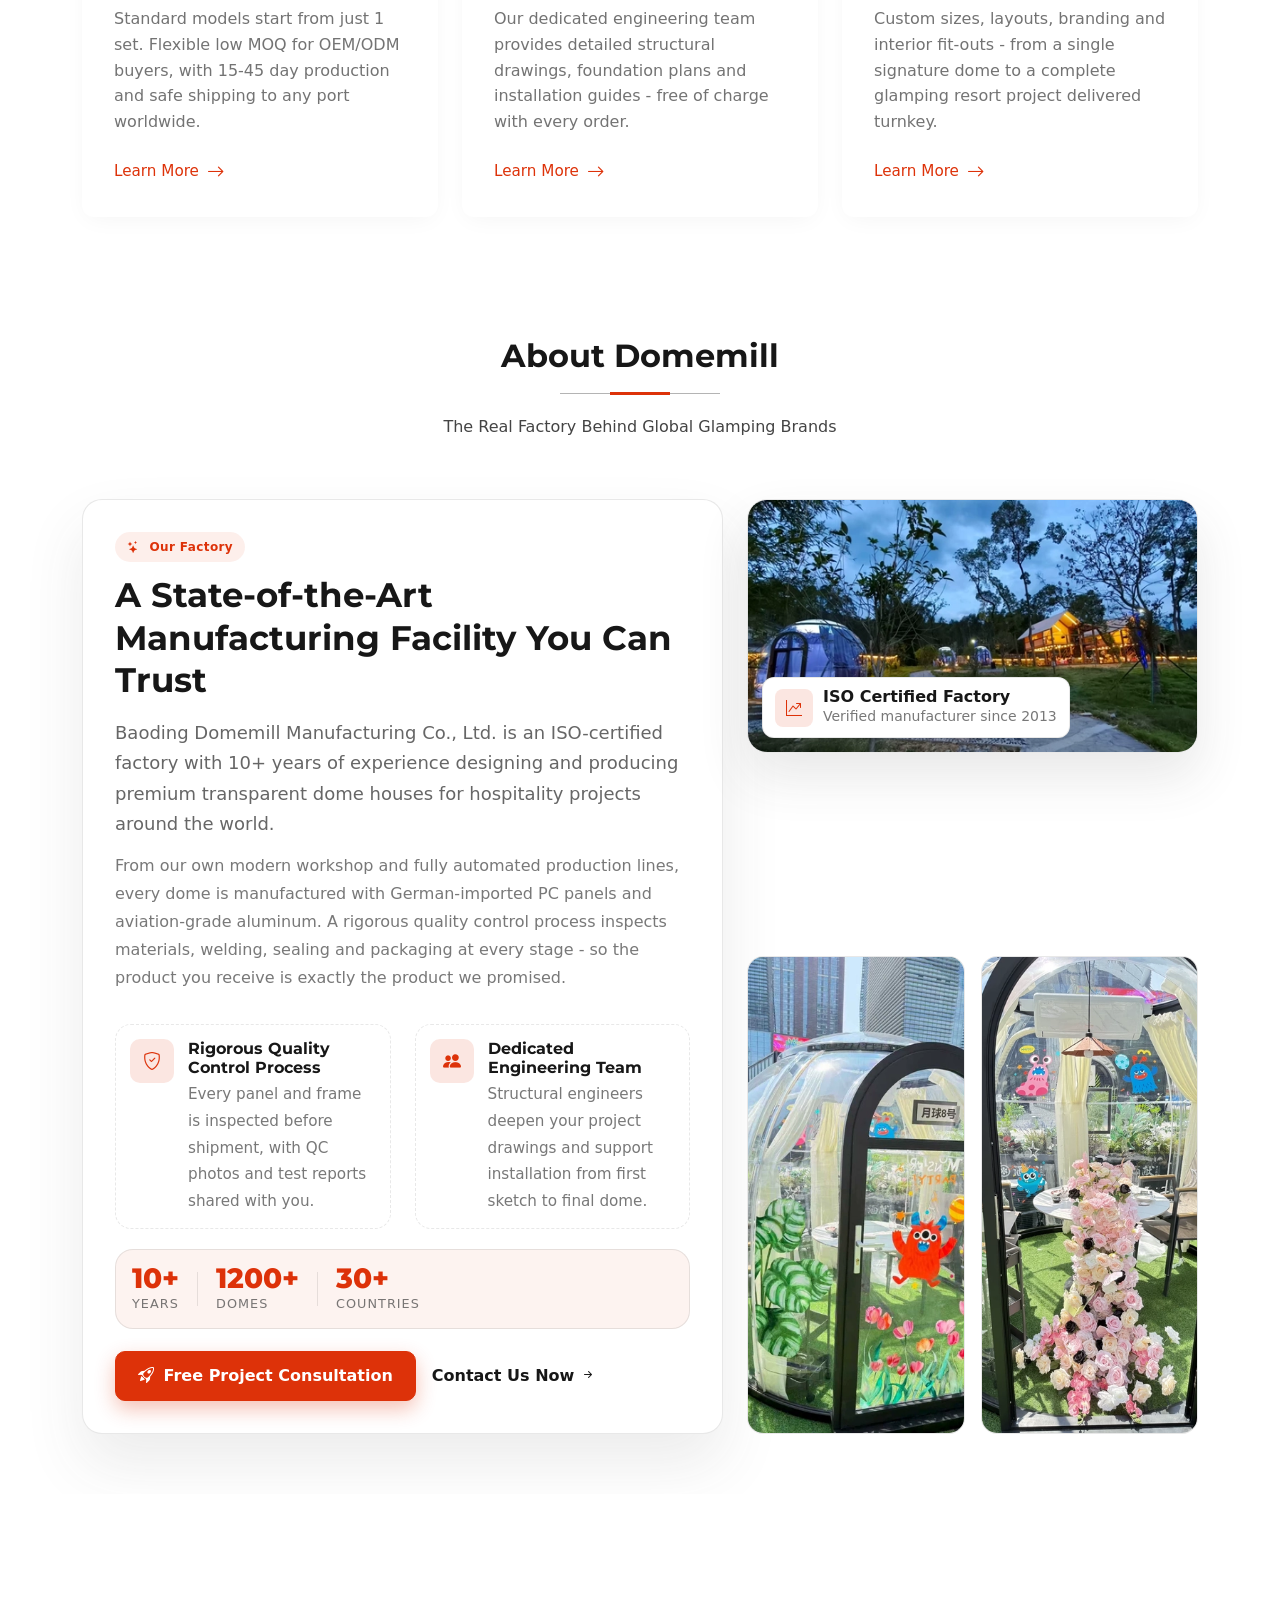
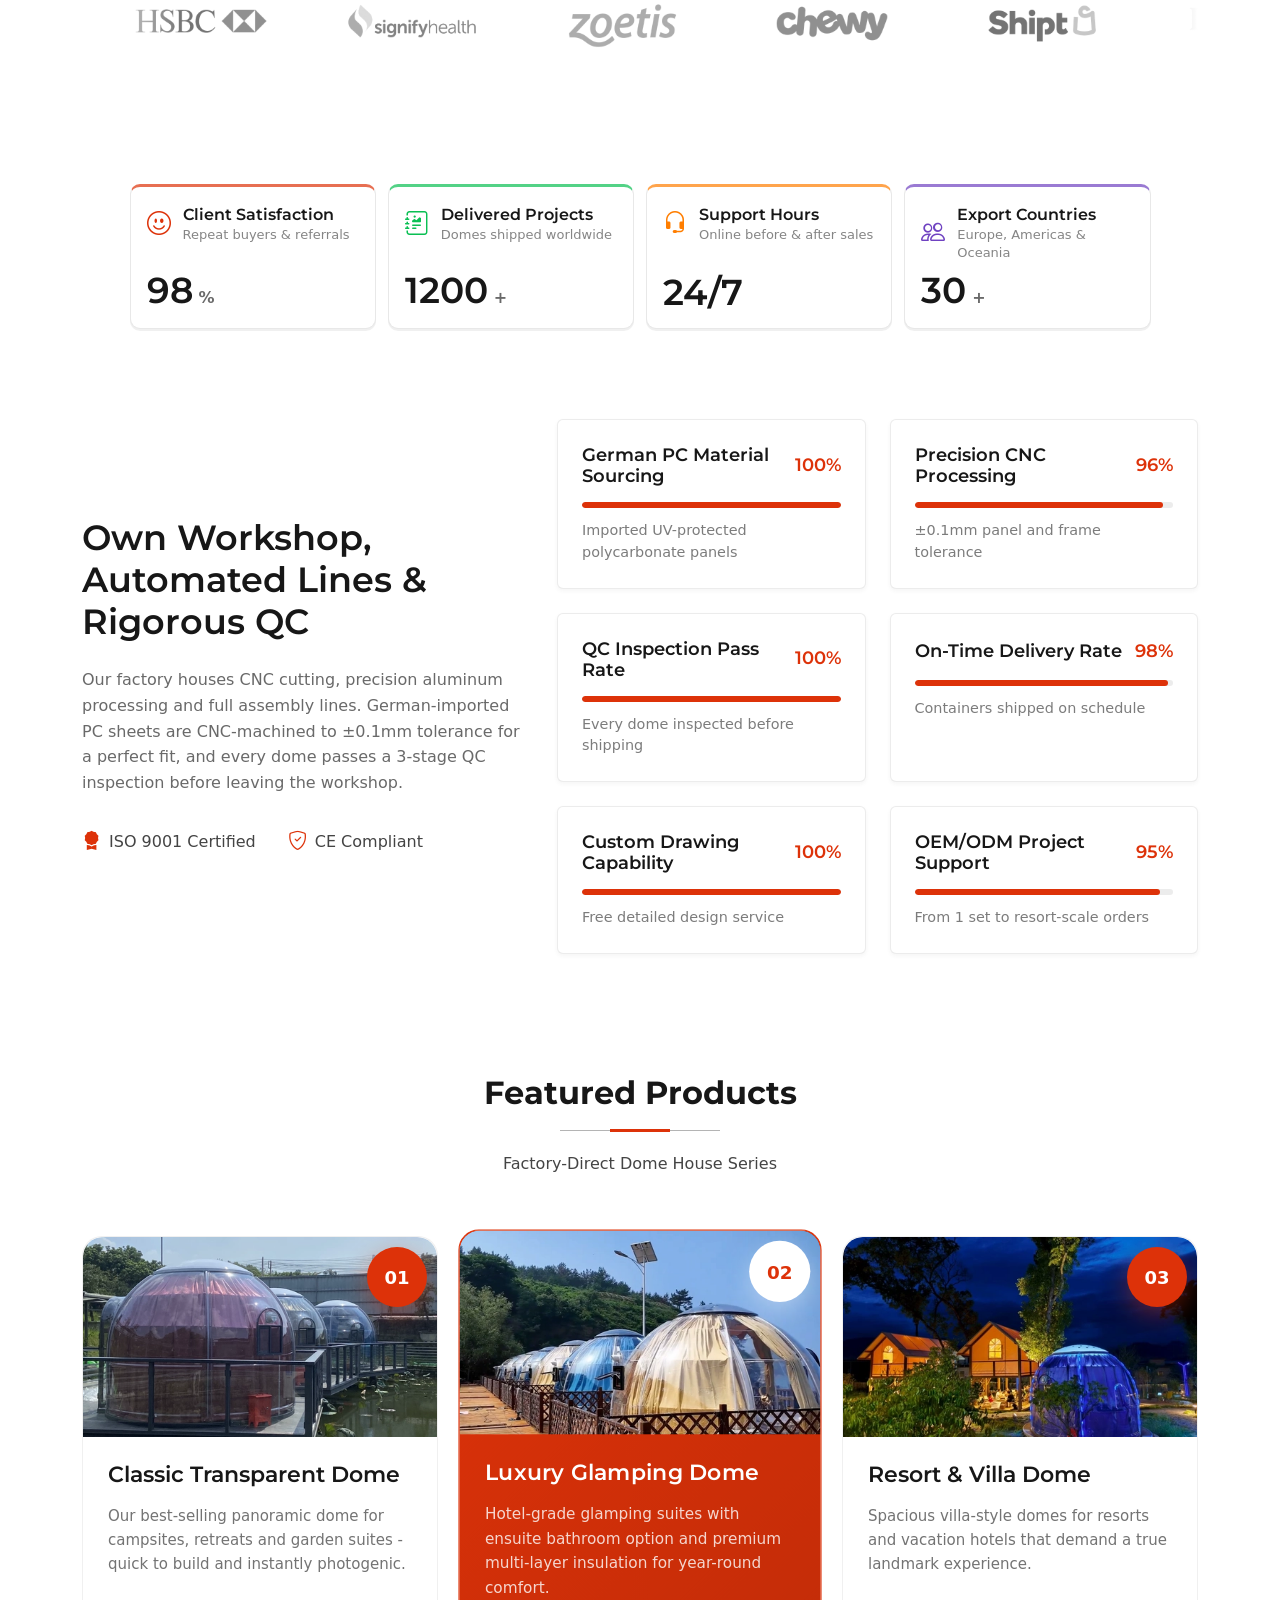
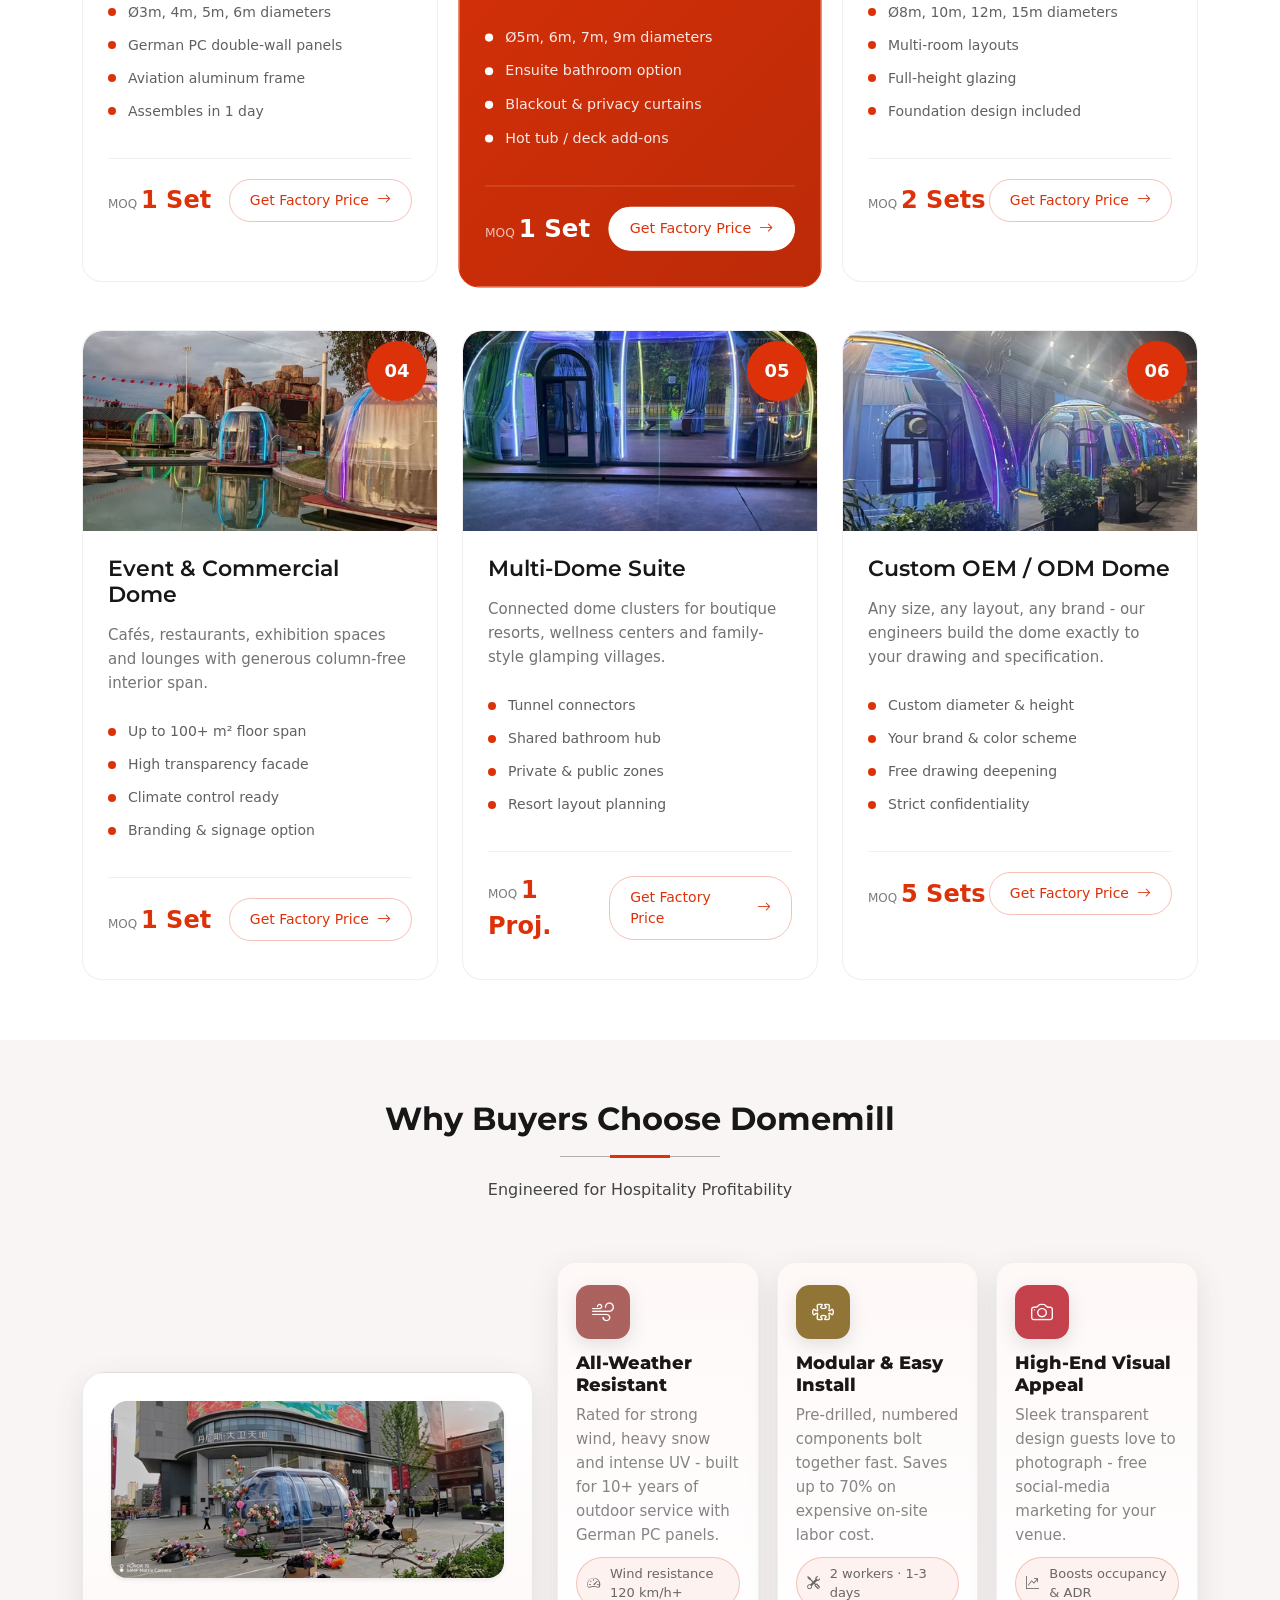
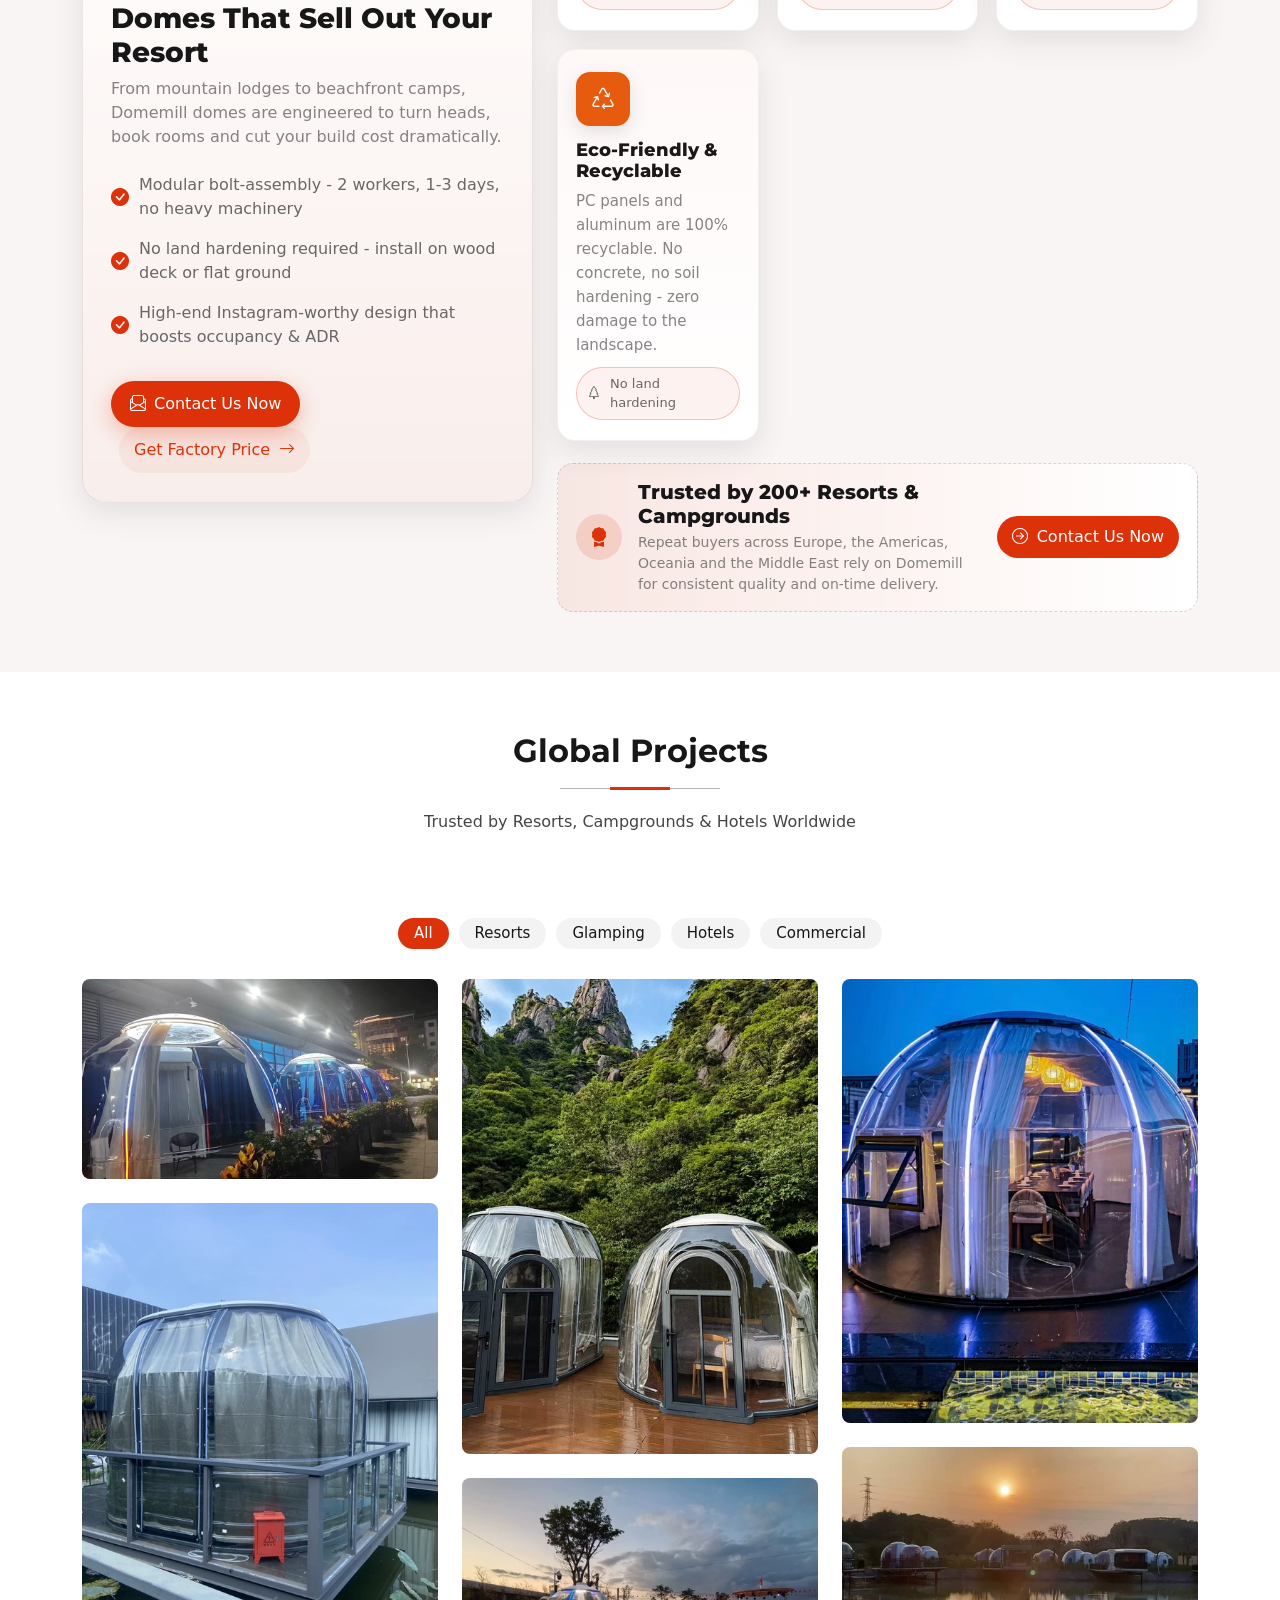
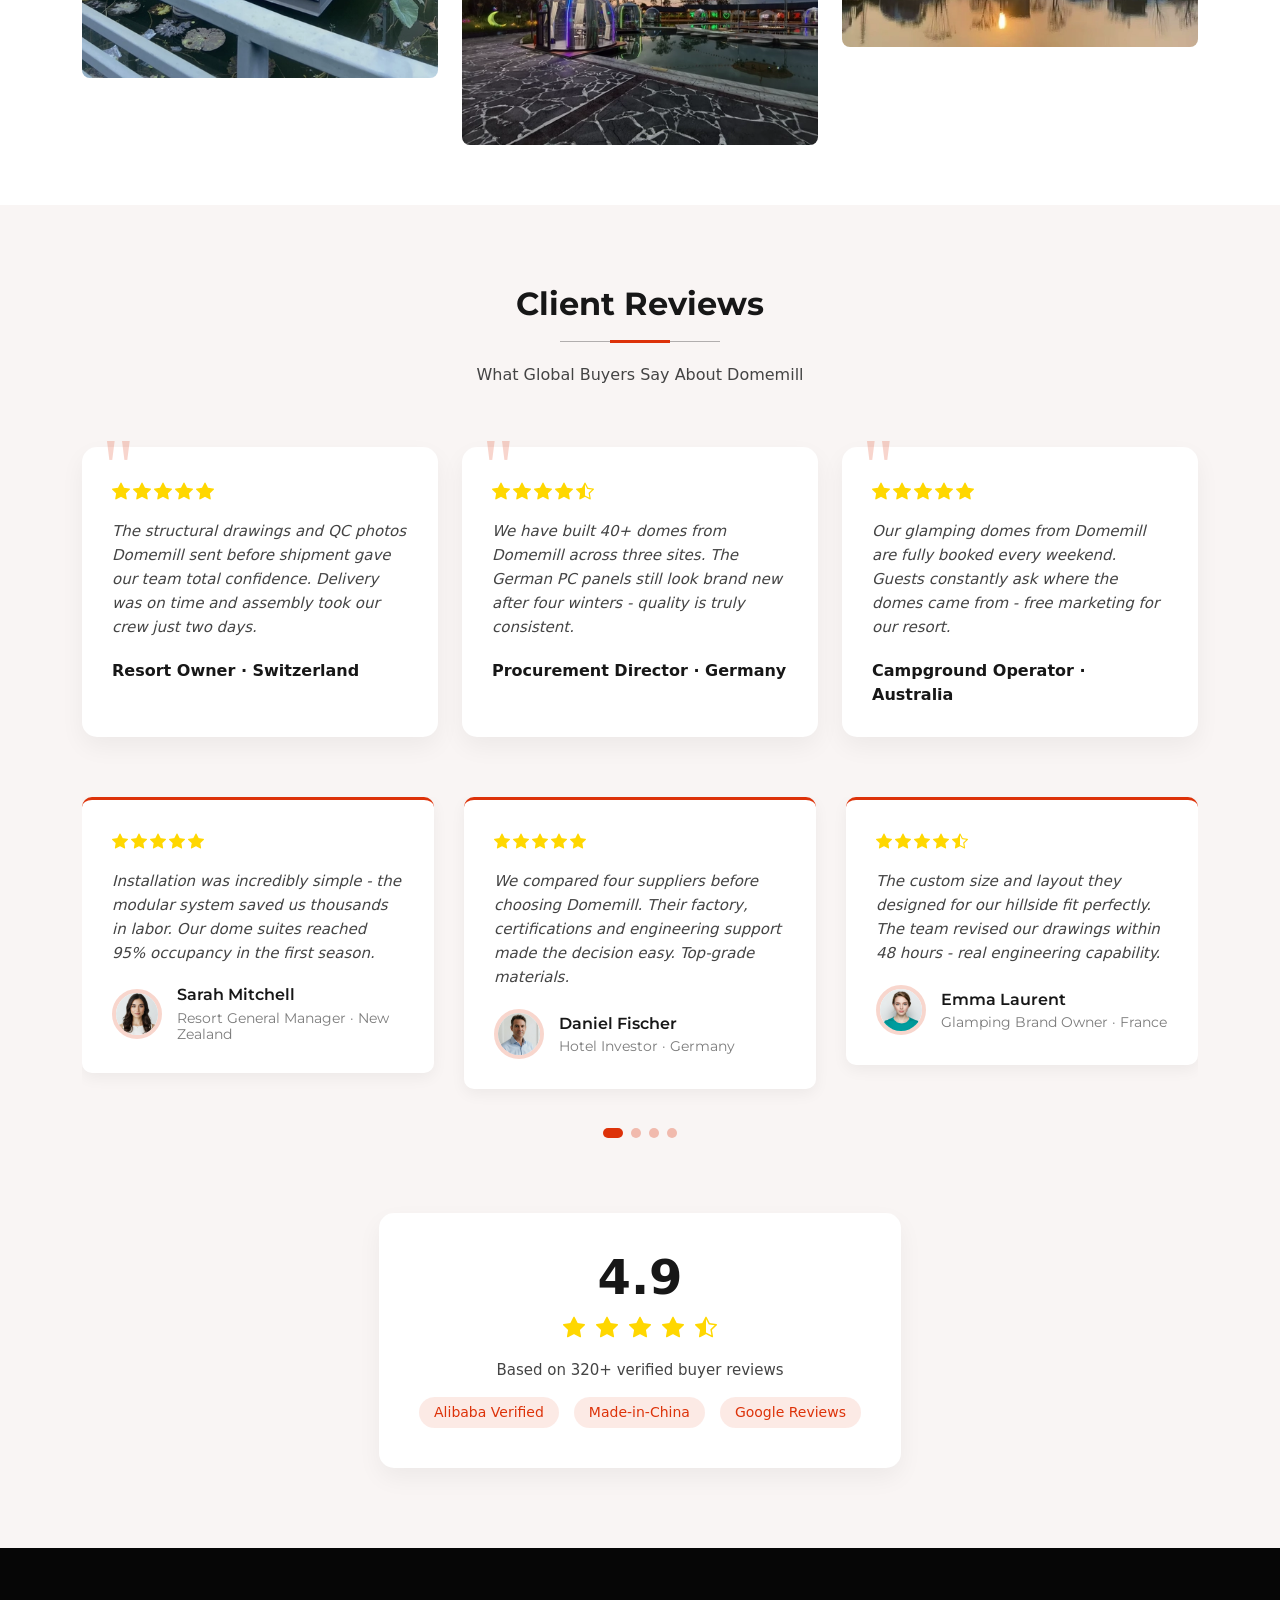
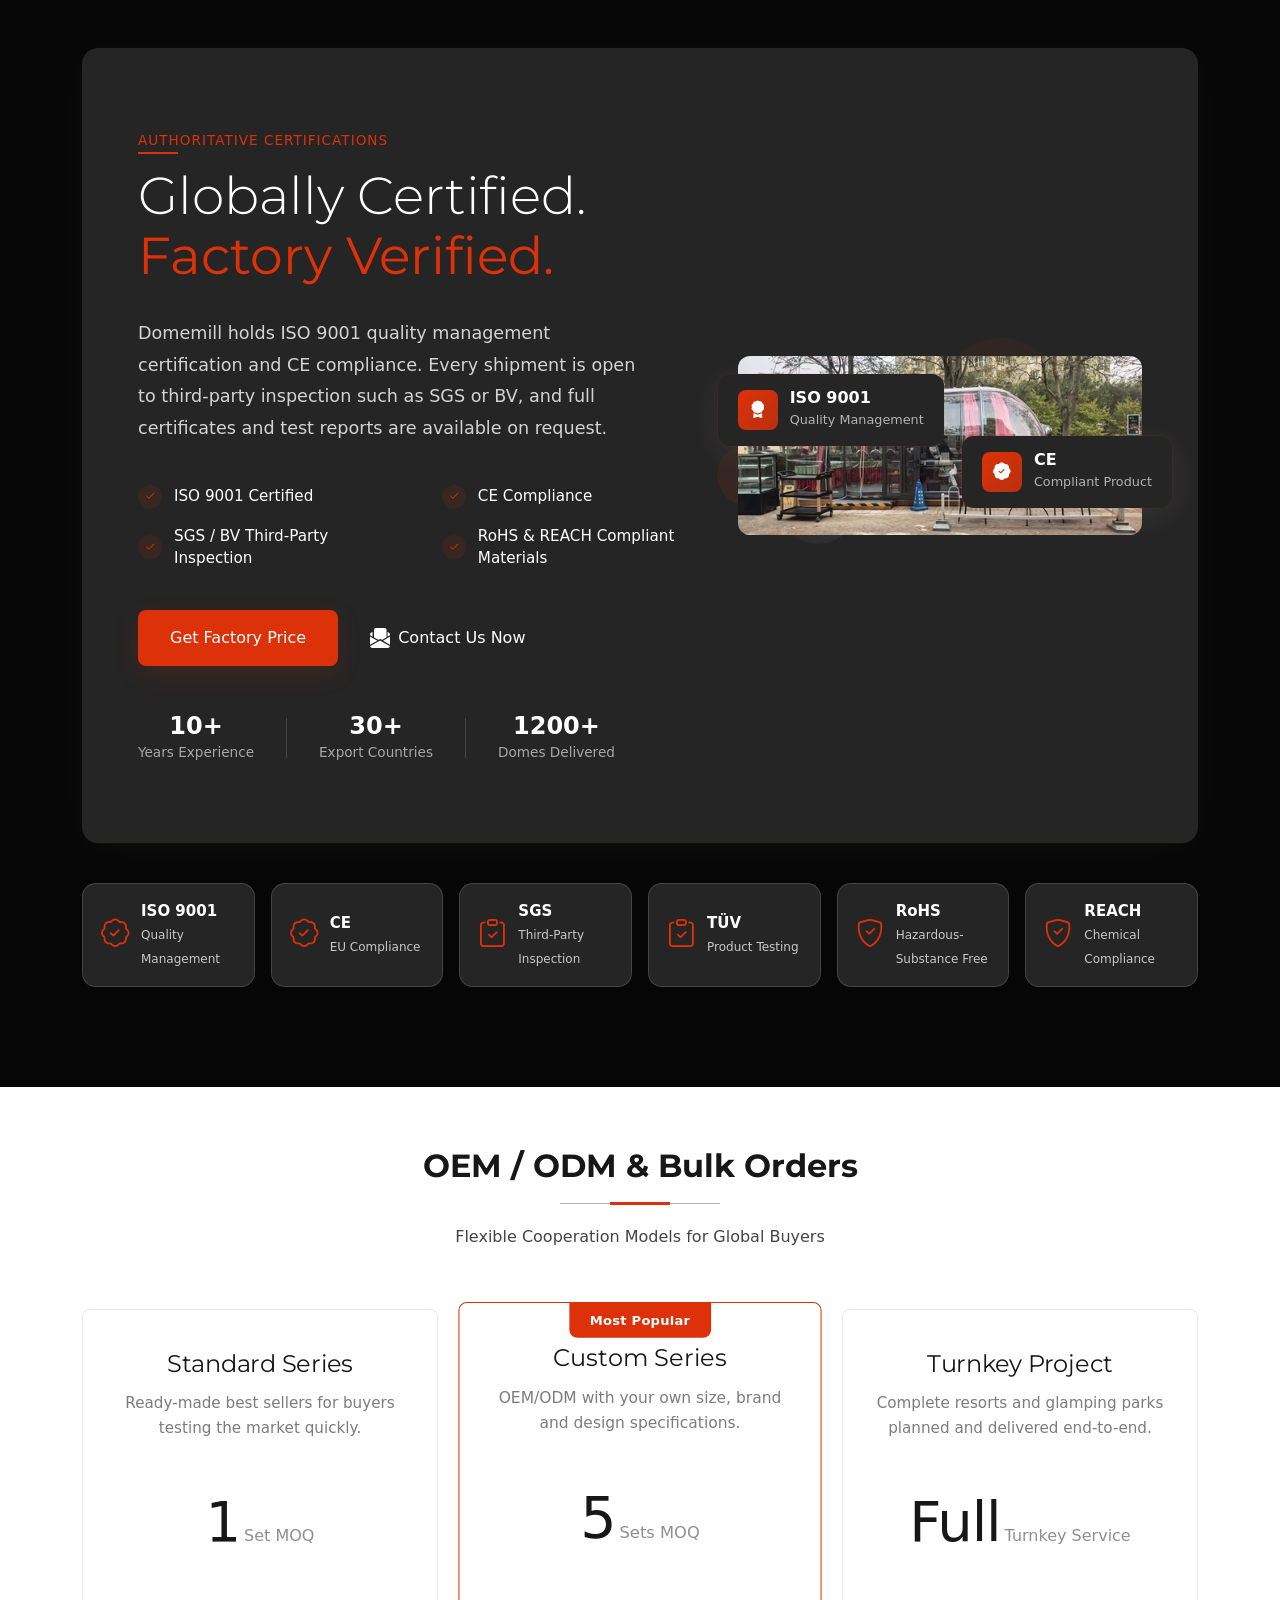
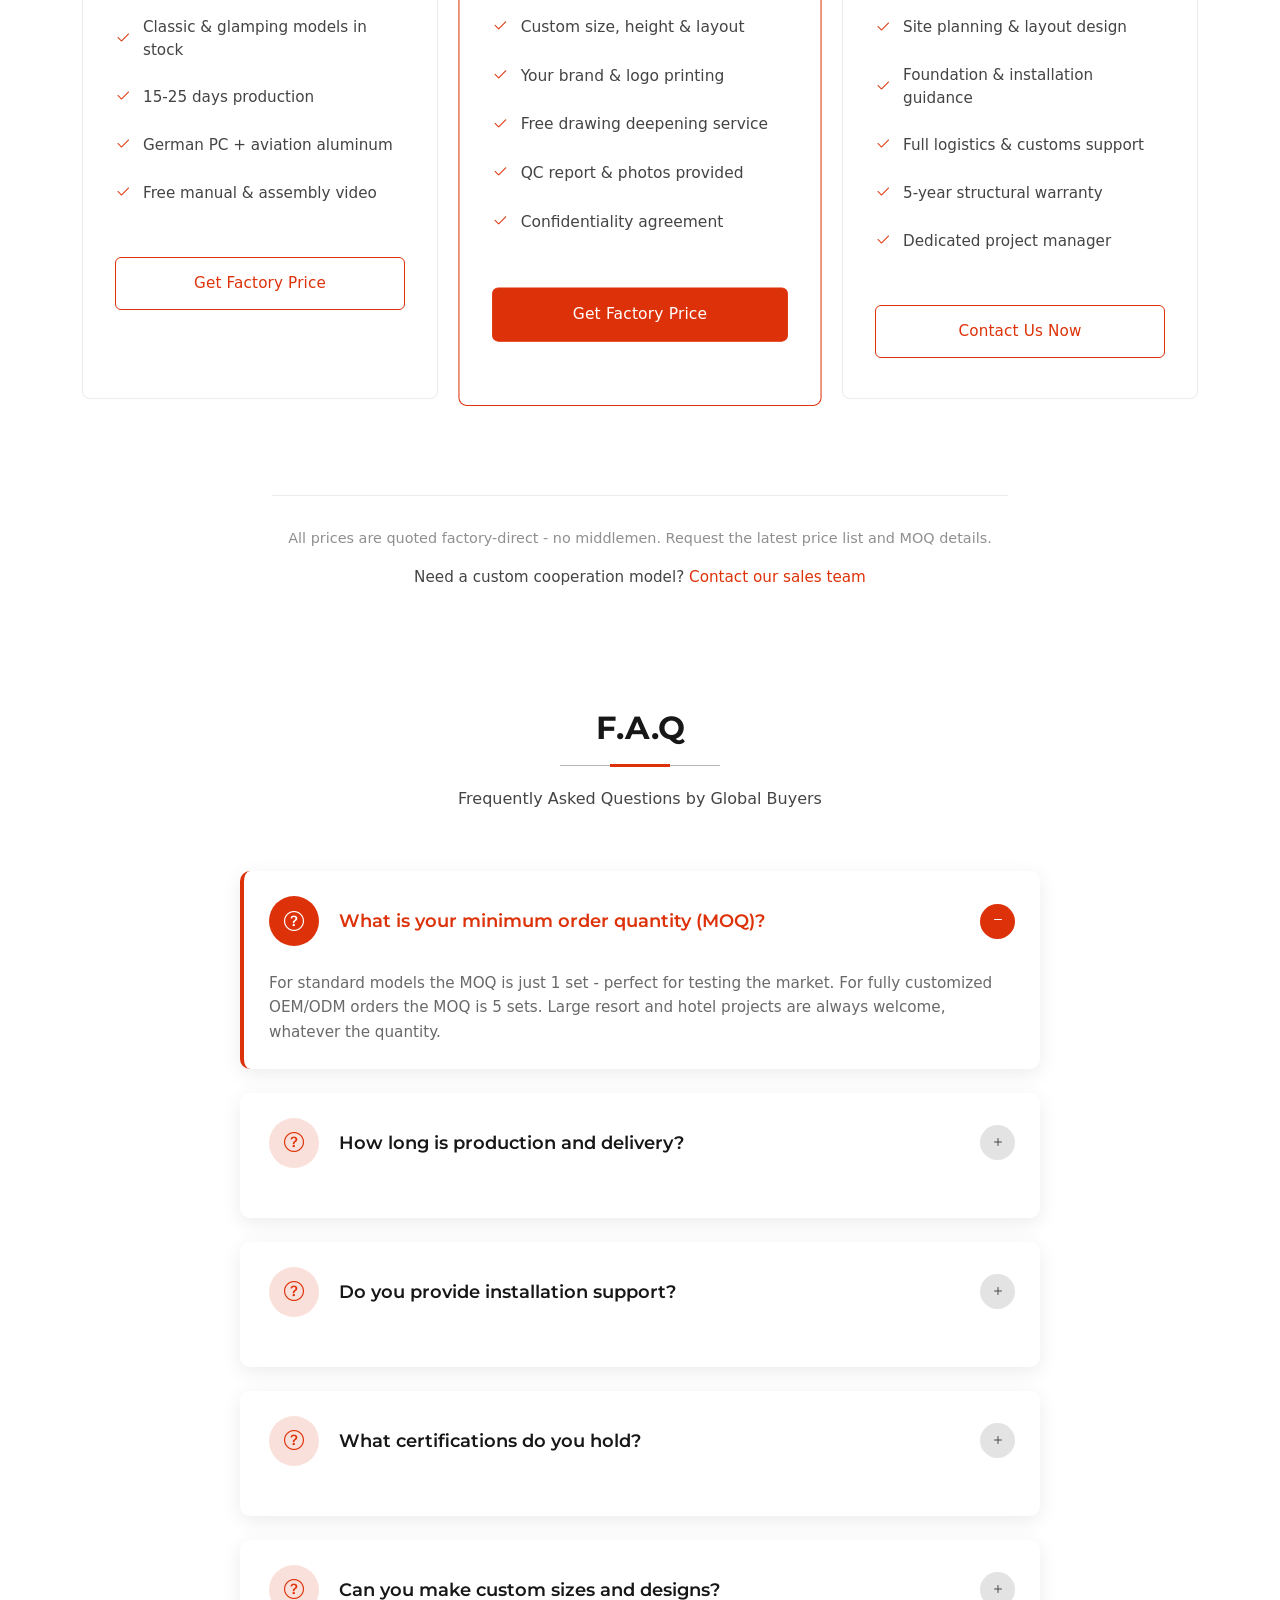
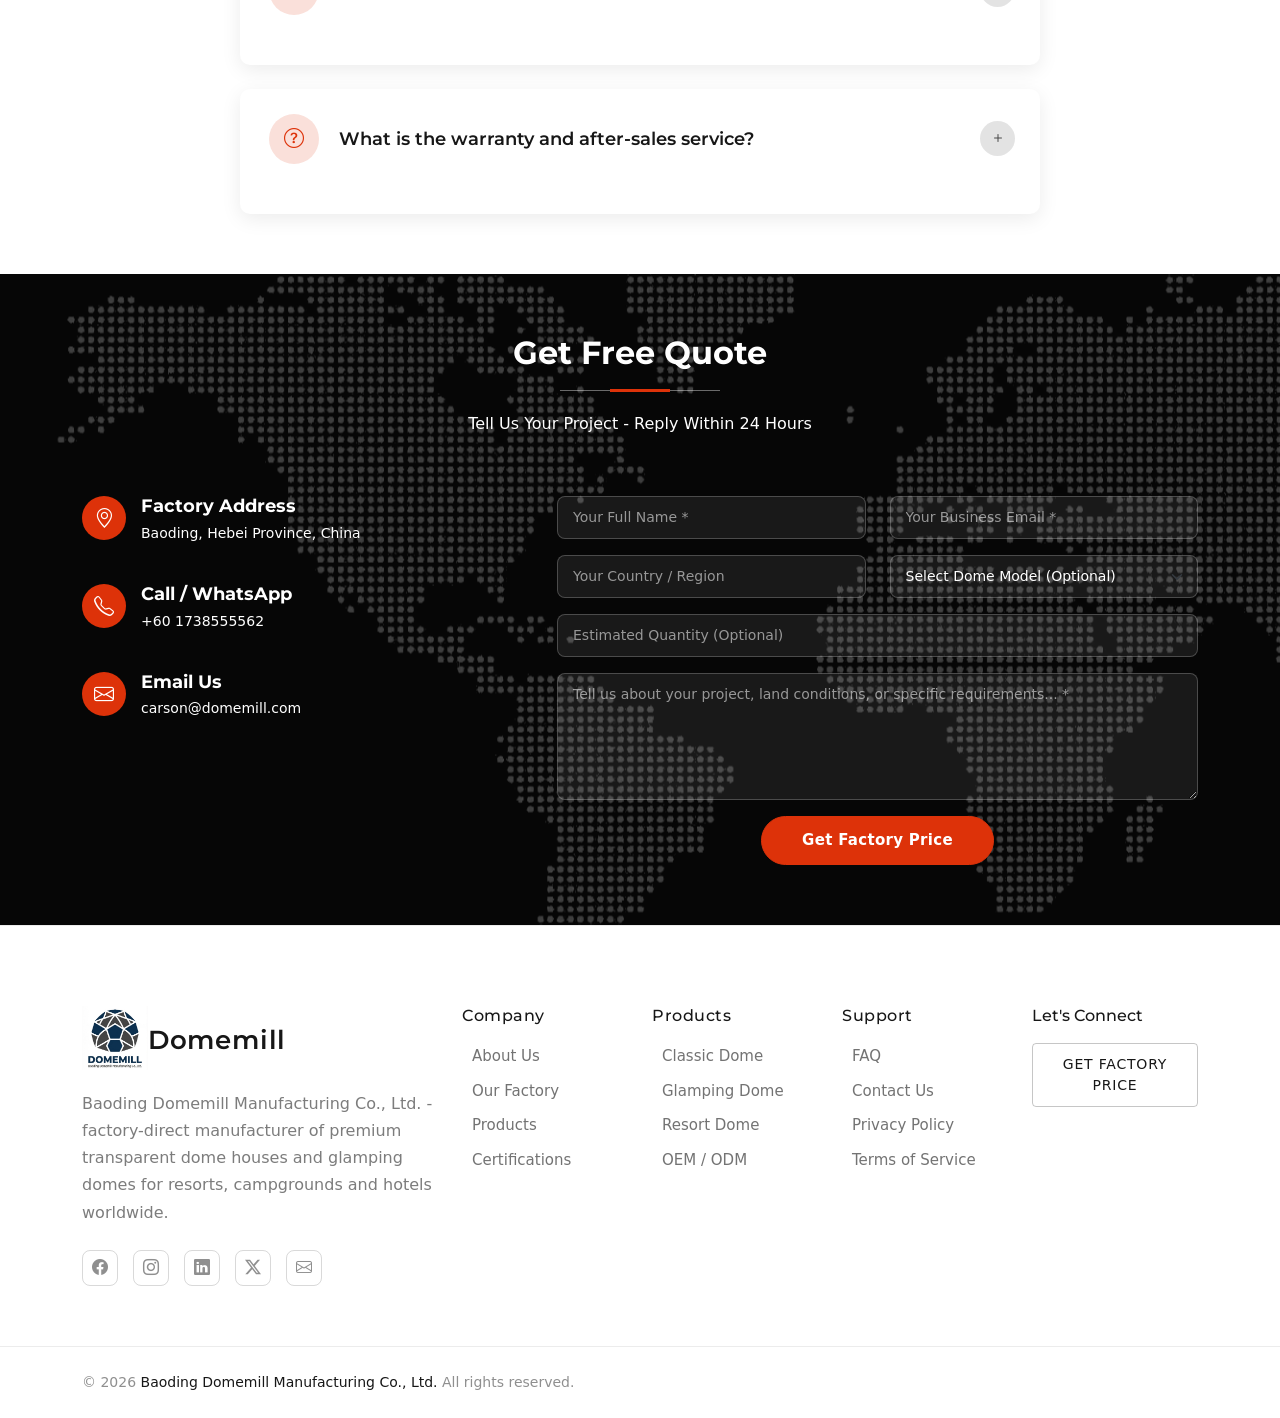
==== commit 1133bc80: "Update index.html" ====
--- a/index.html
+++ b/index.html
@@ -1830,7 +1830,7 @@
     @media (max-width: 576px) {
       .whatsapp-float {
         bottom: 20px;
-        right: 20px;
+        left: 20px;
         padding: 10px 15px;
         font-size: 14px;
       }
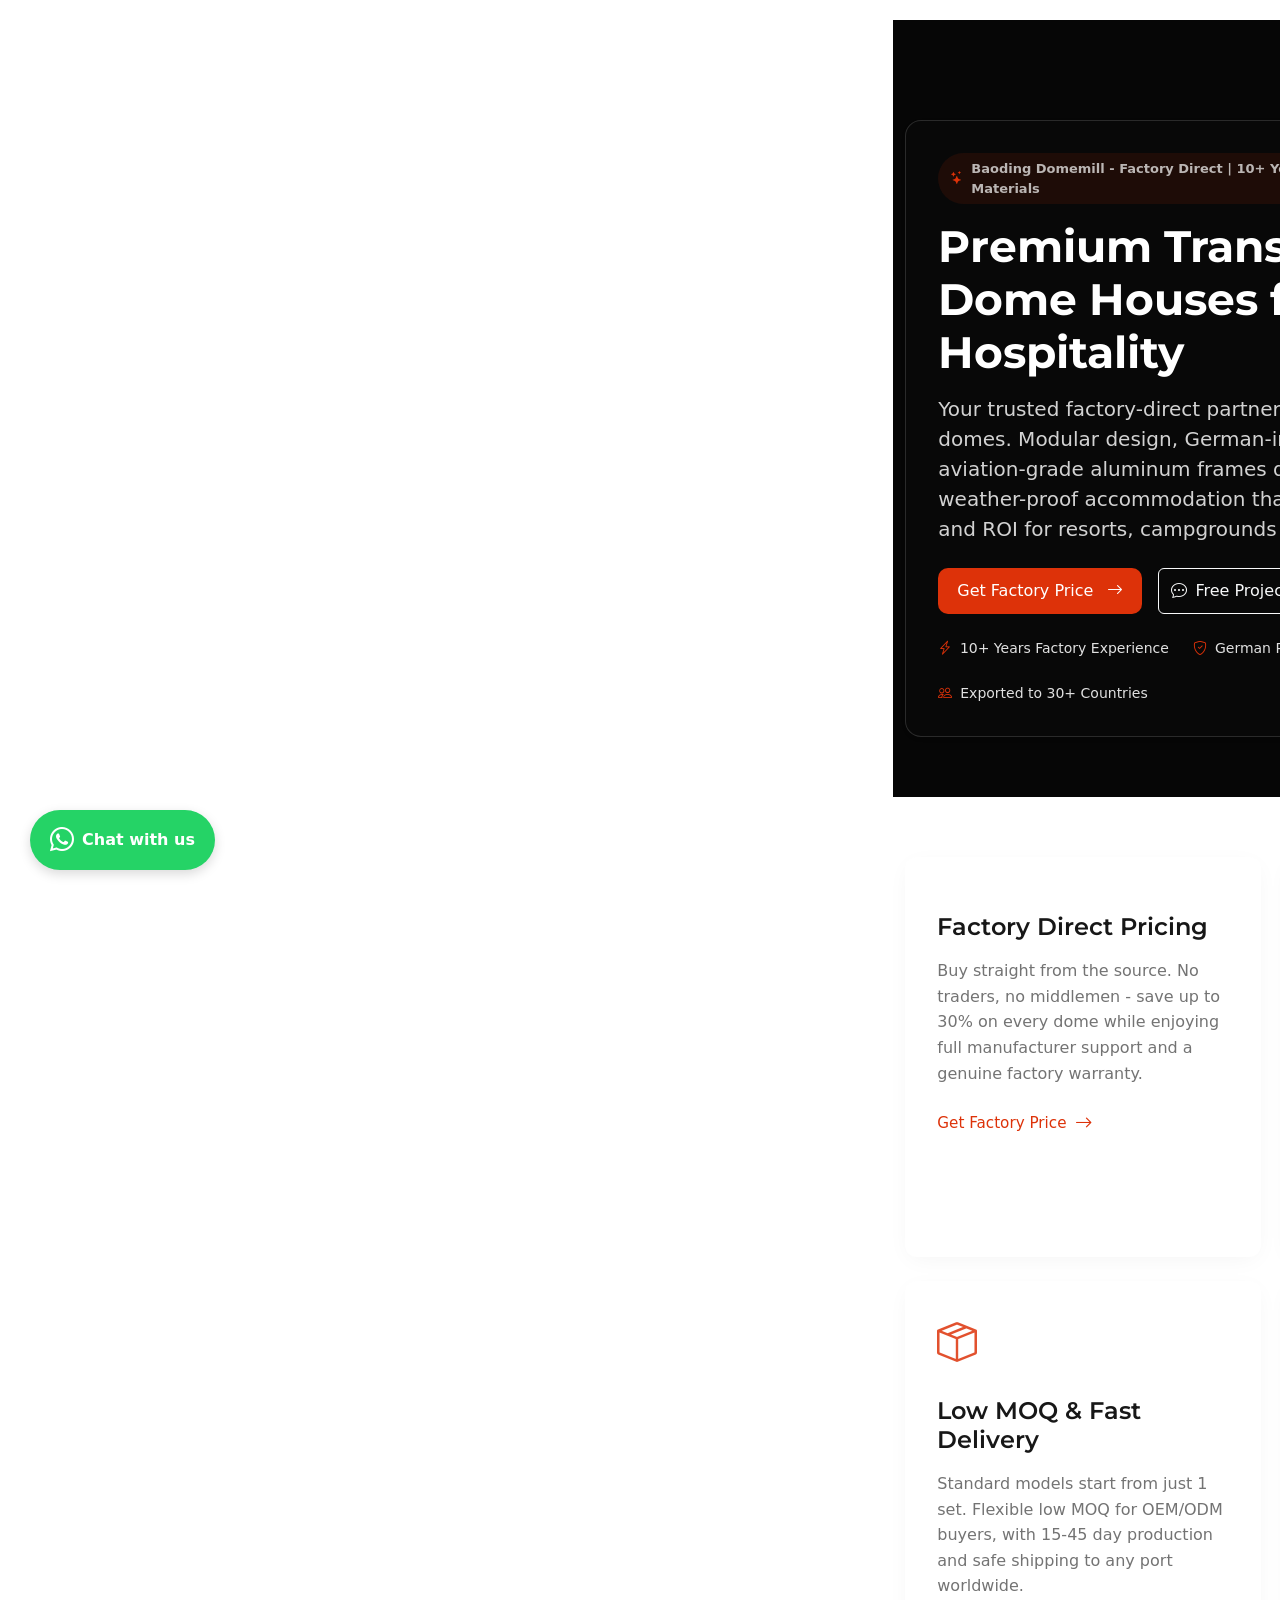
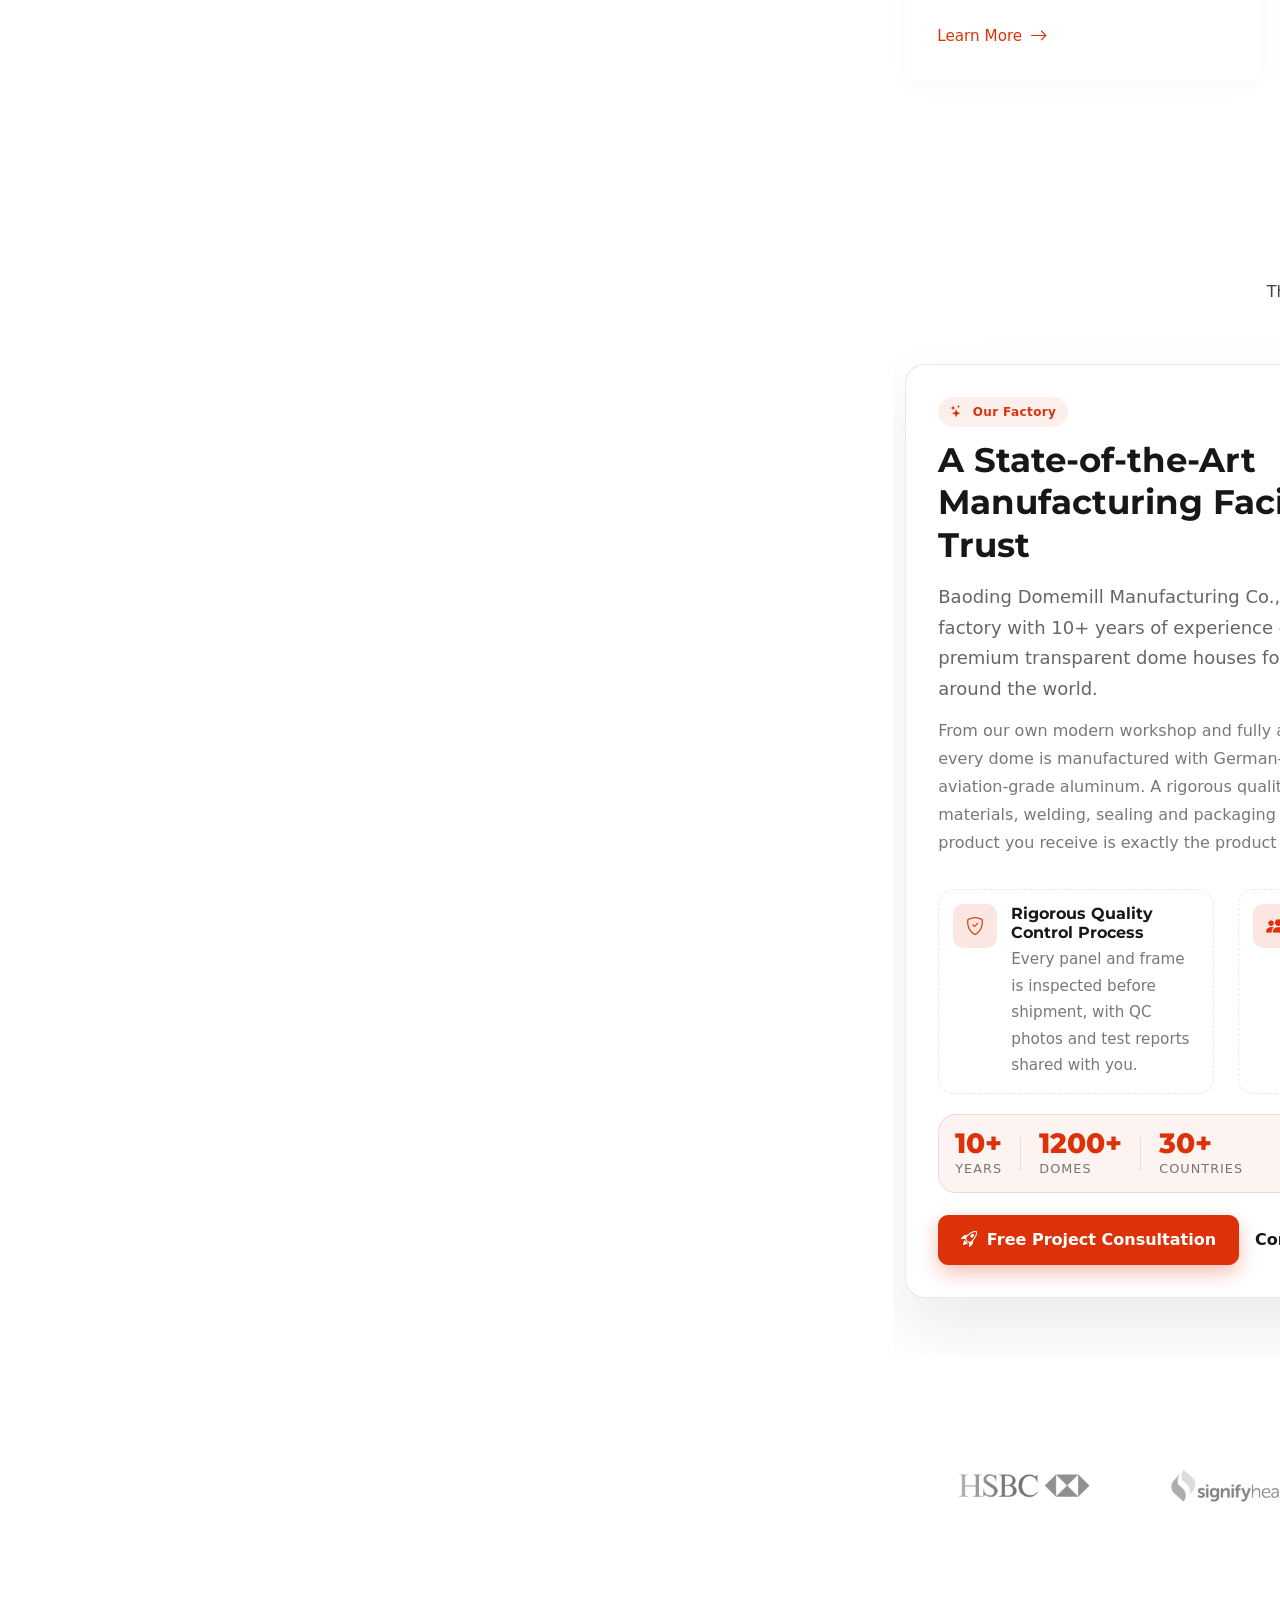
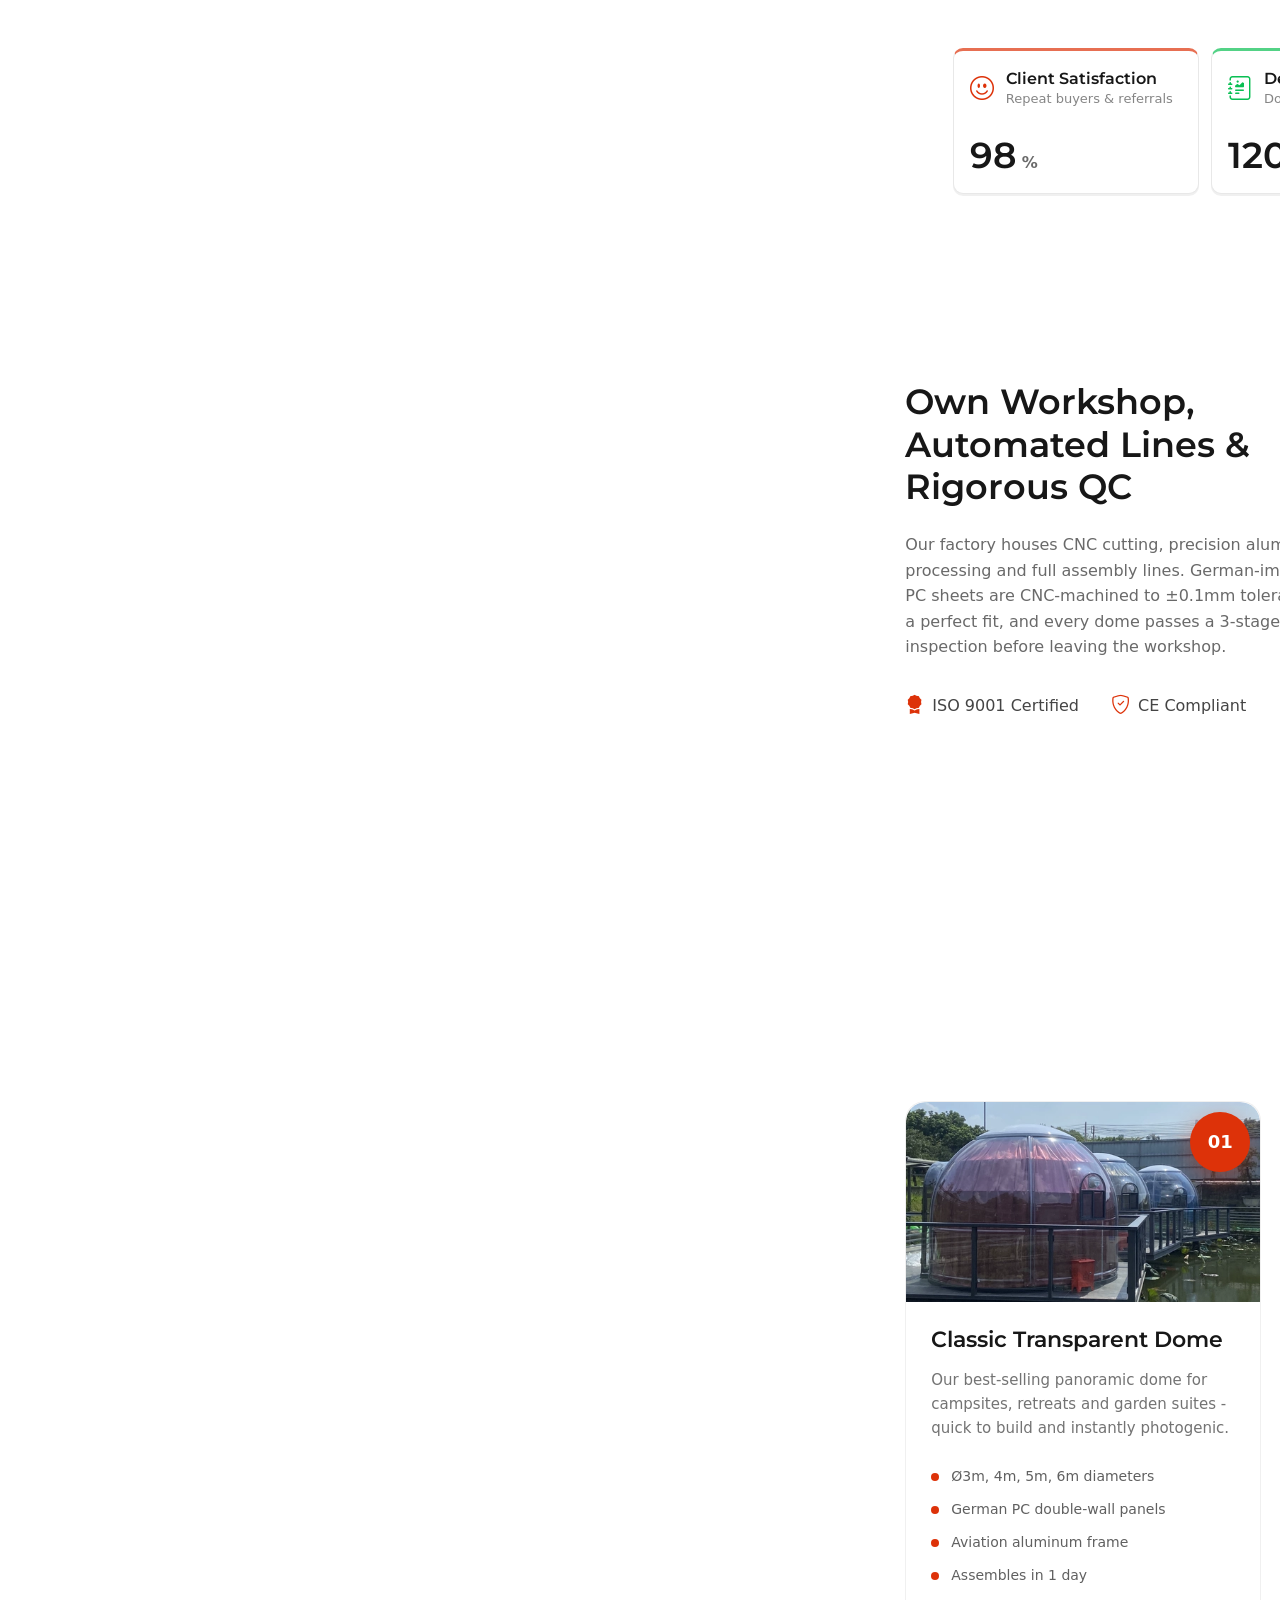
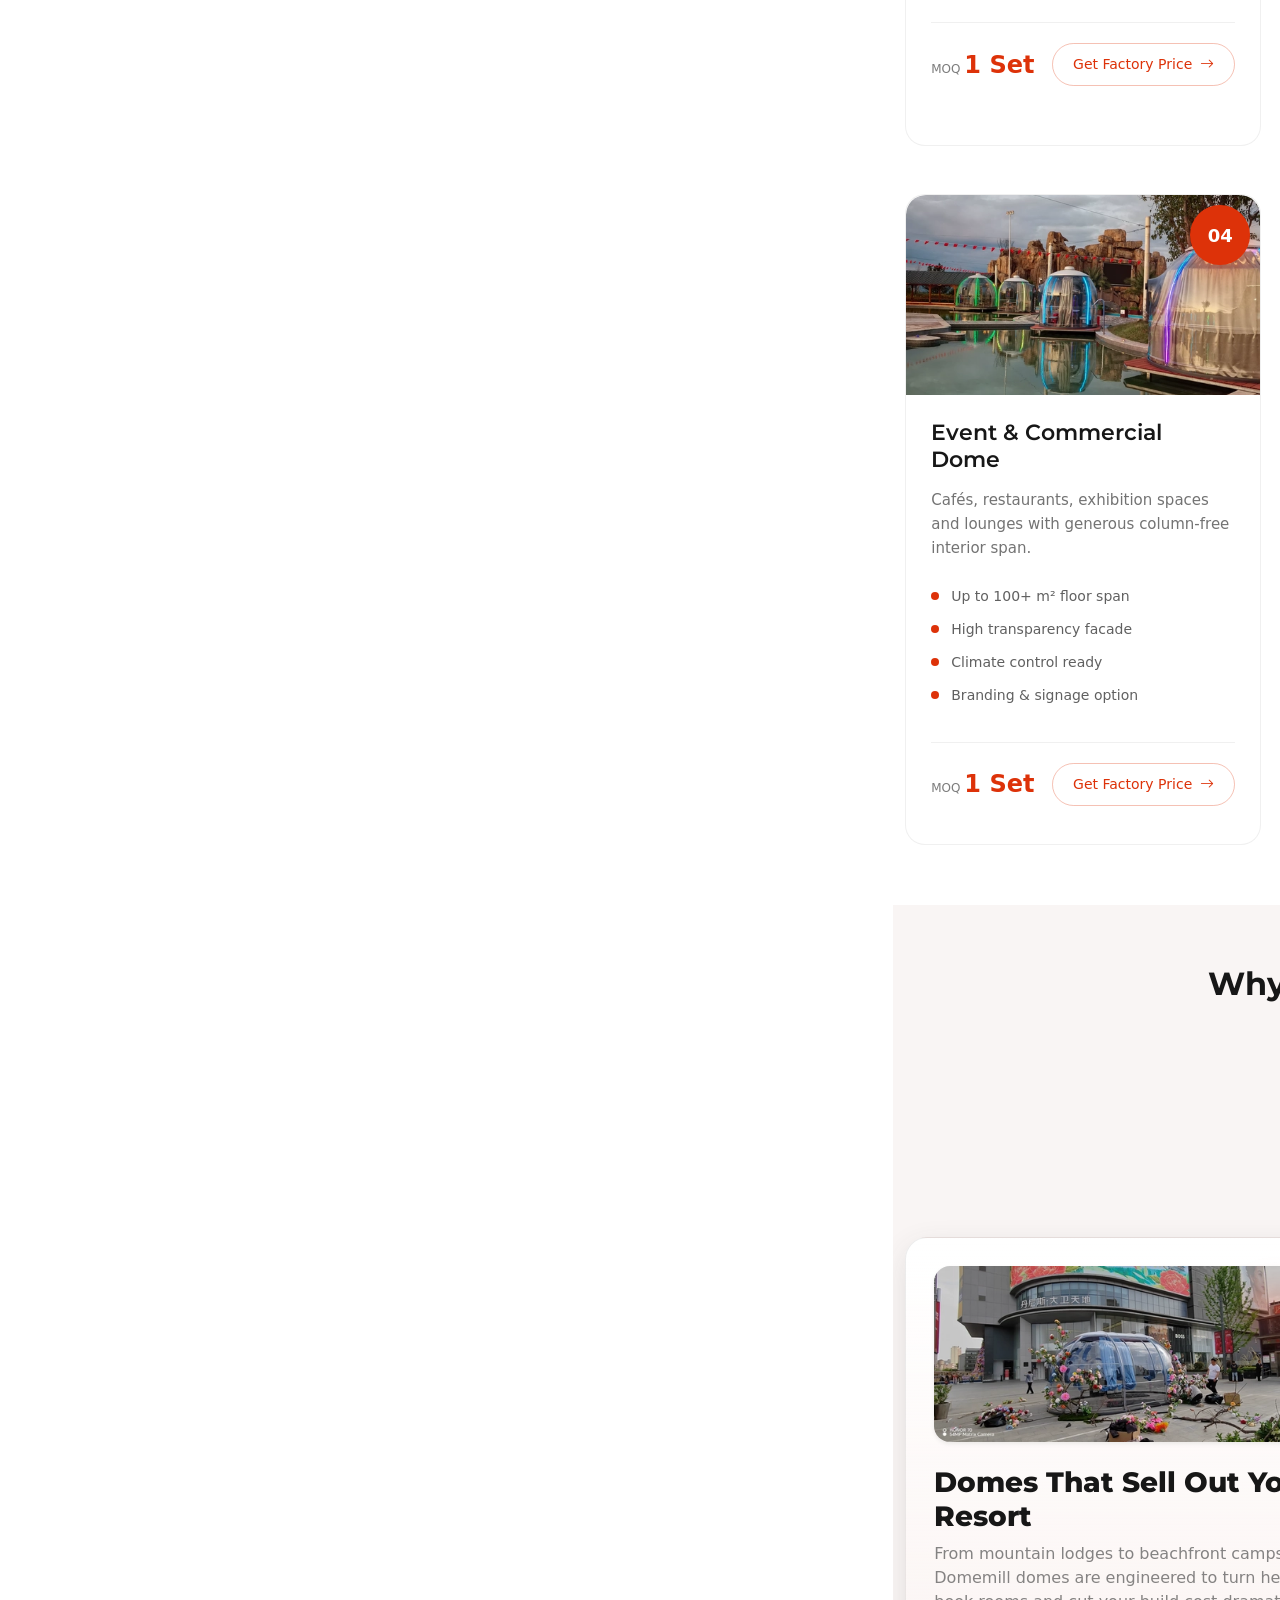
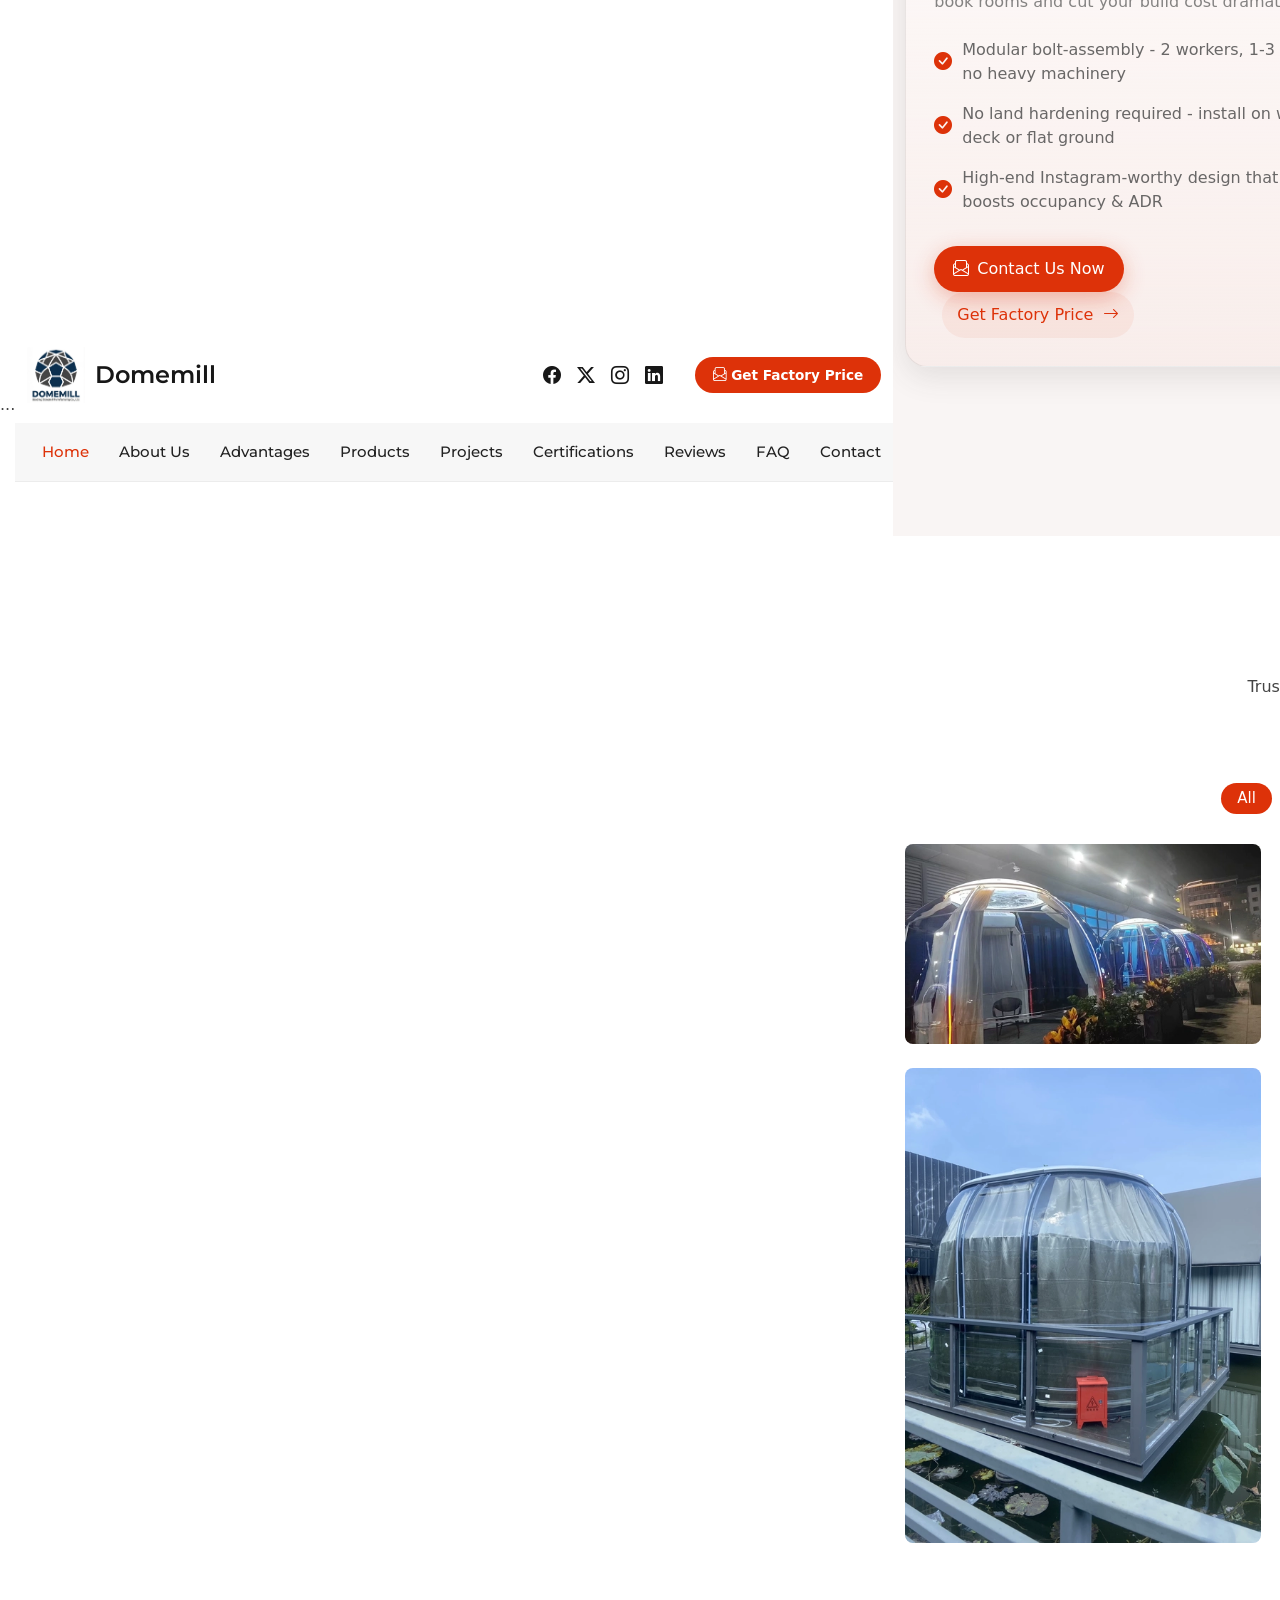
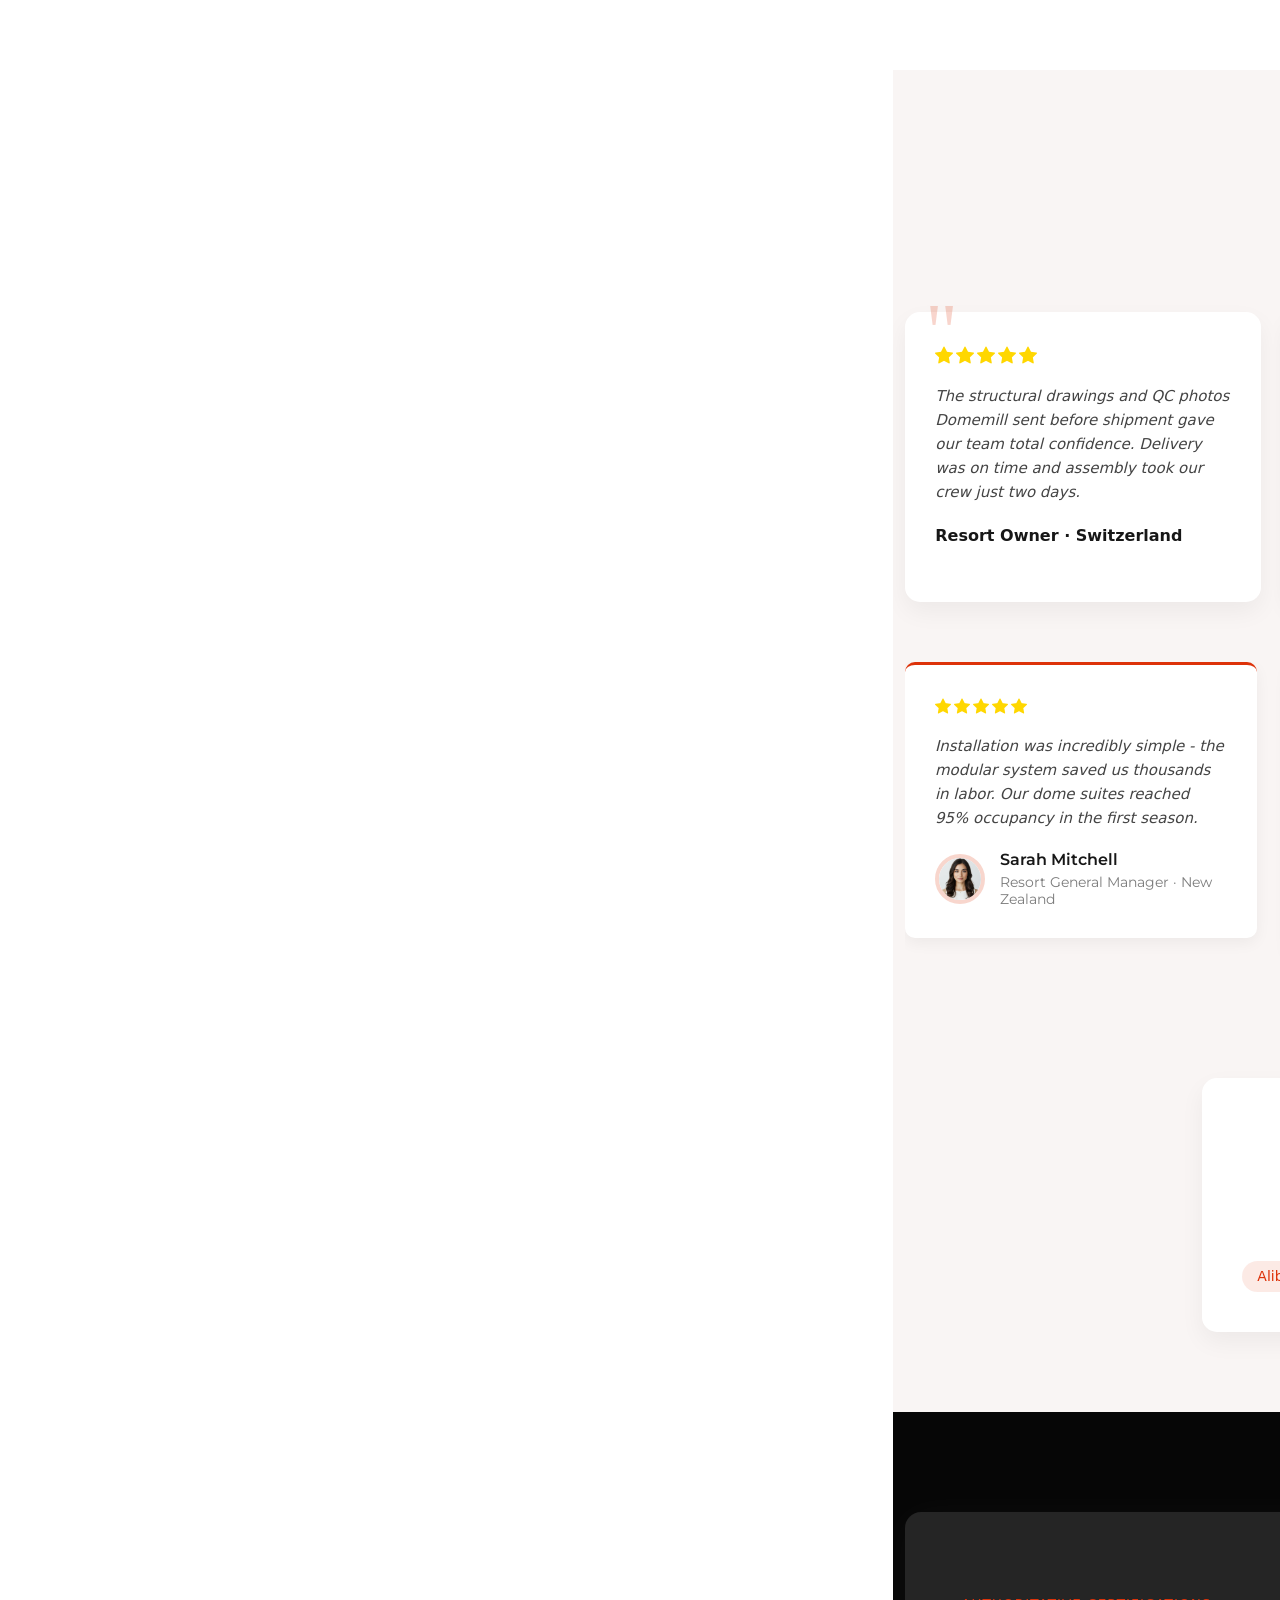
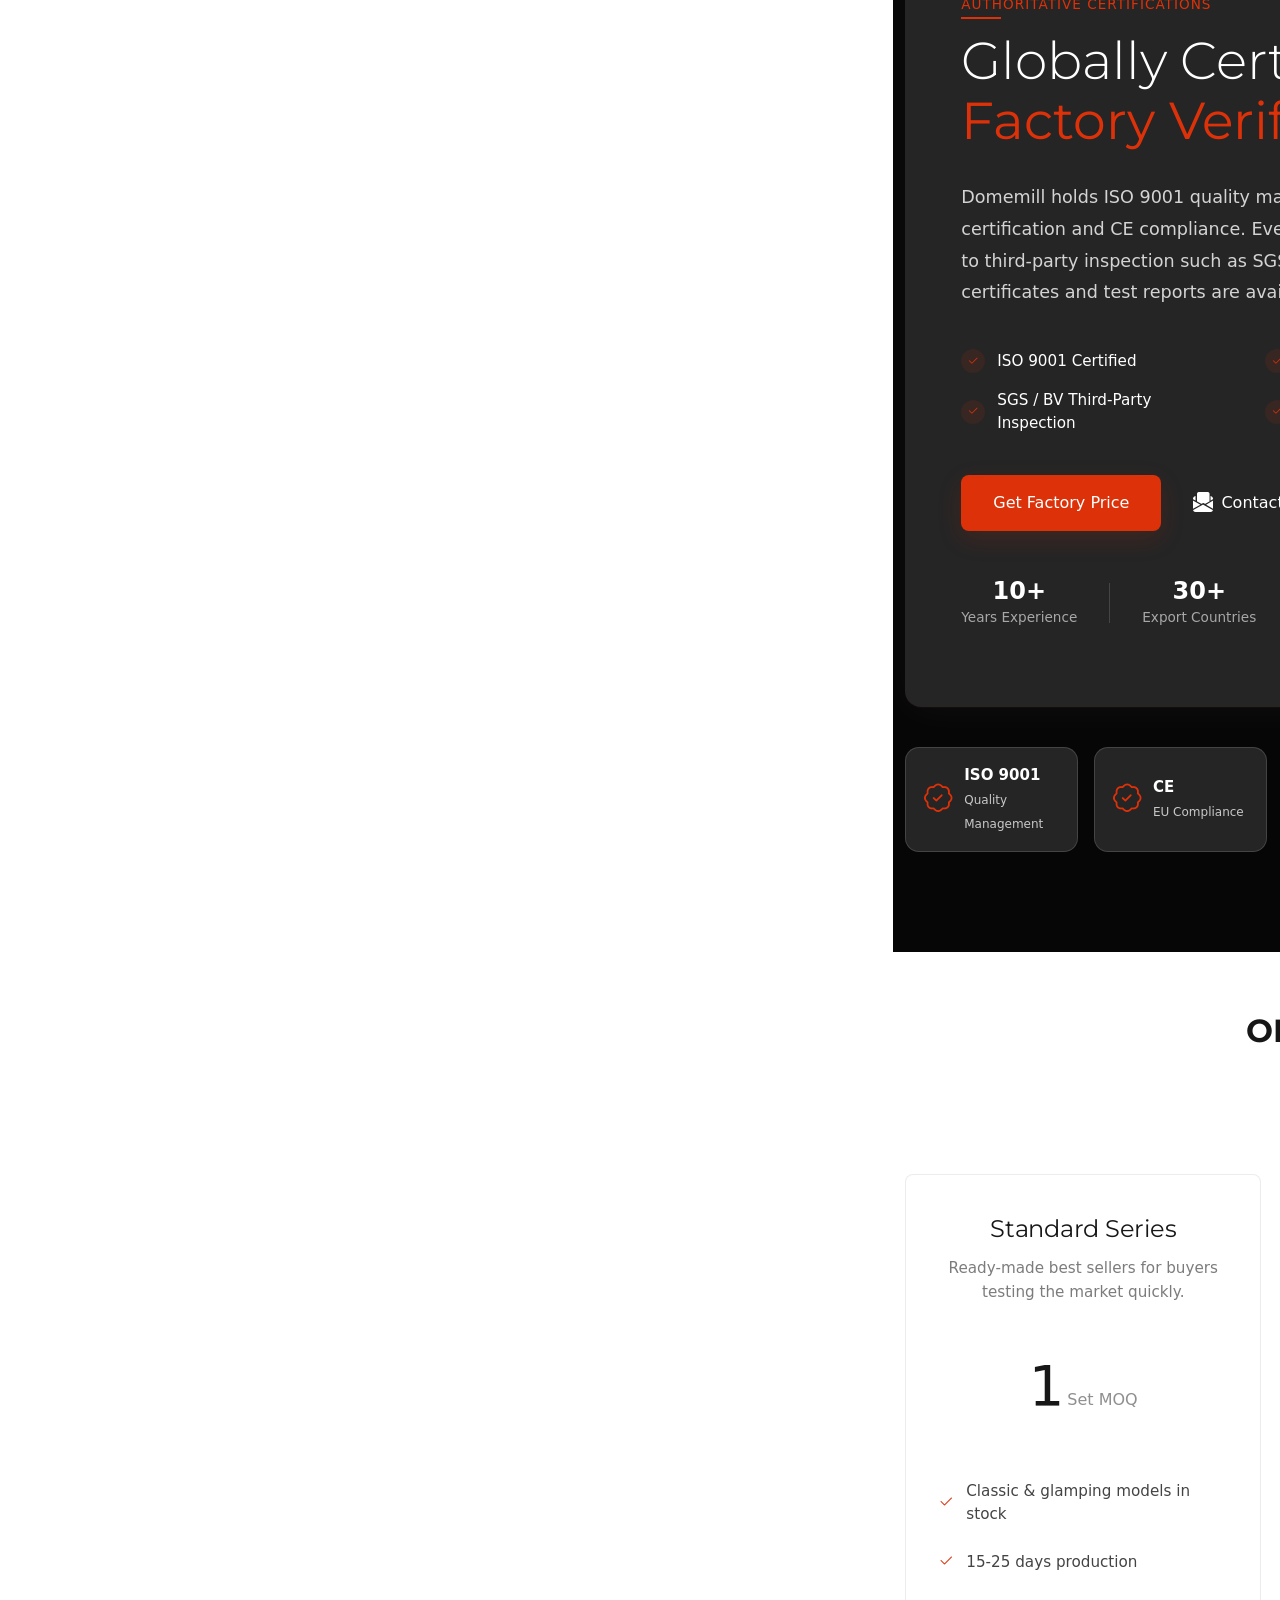
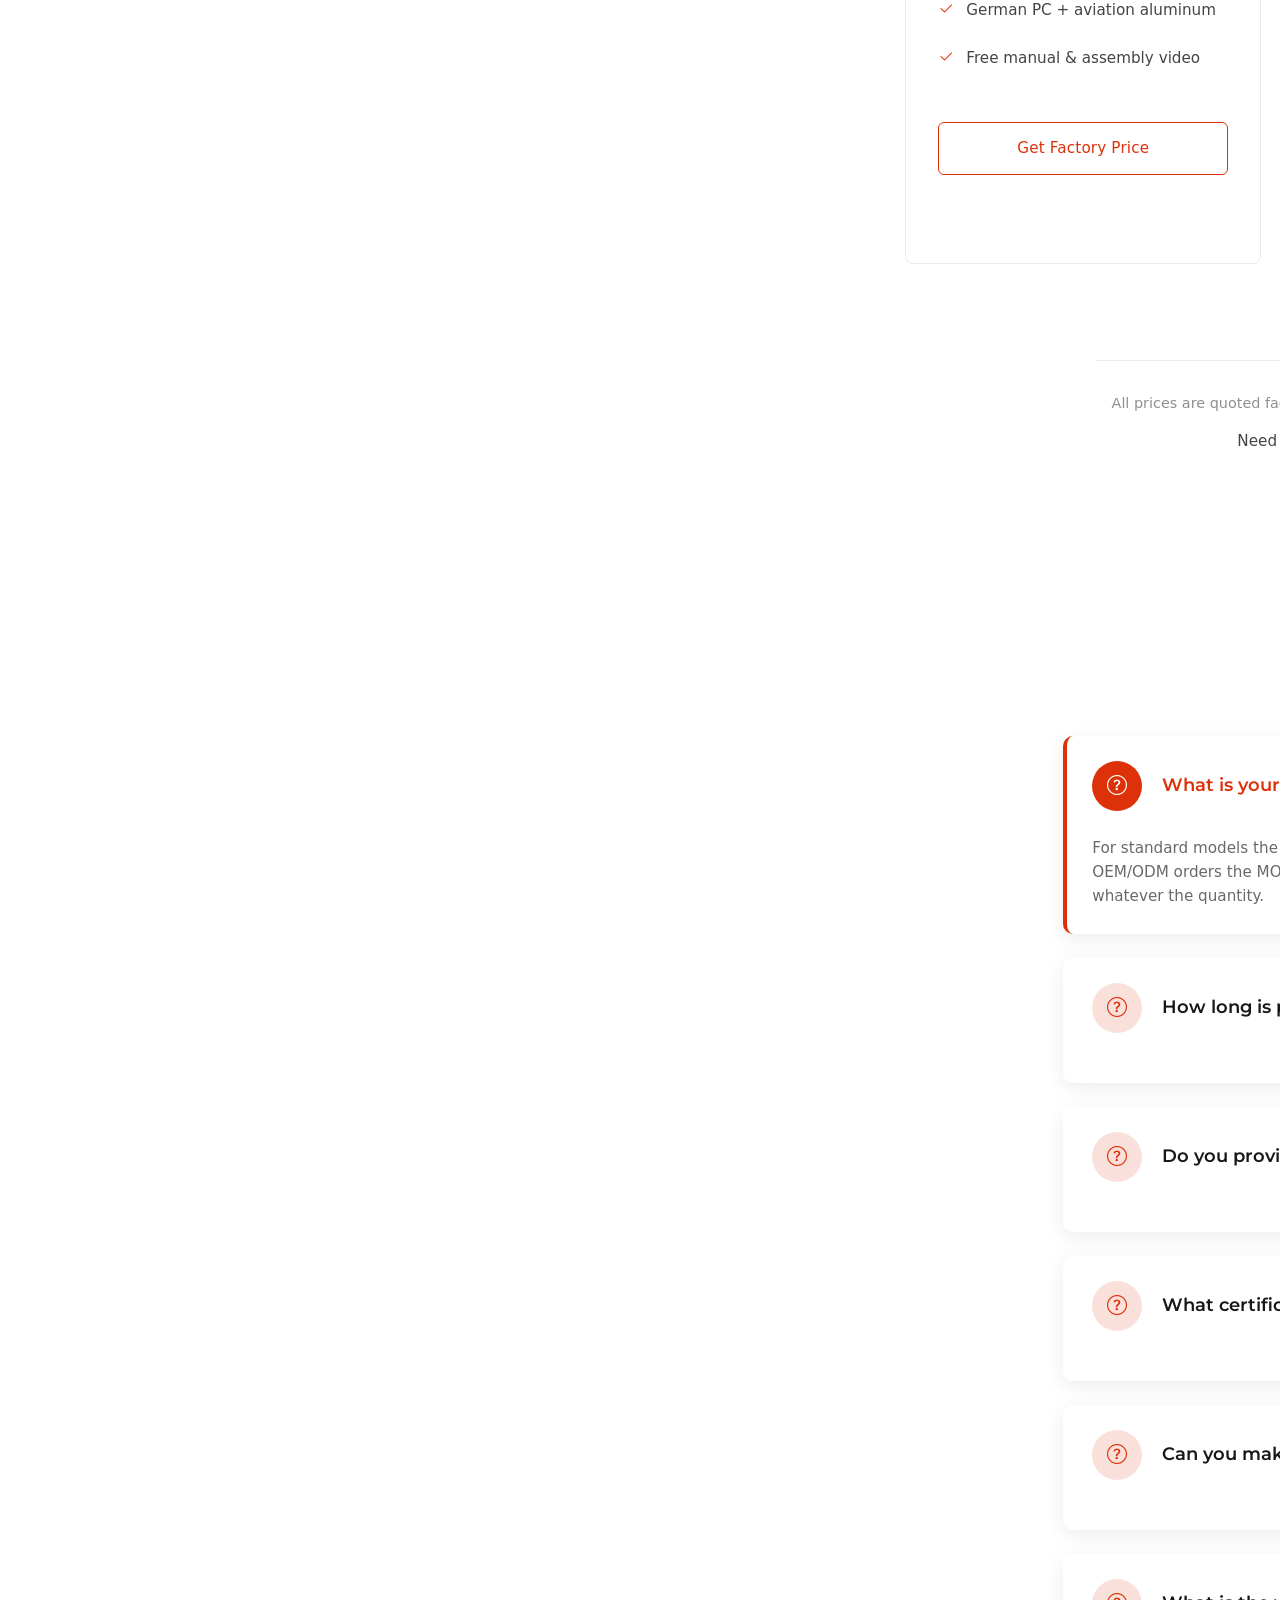
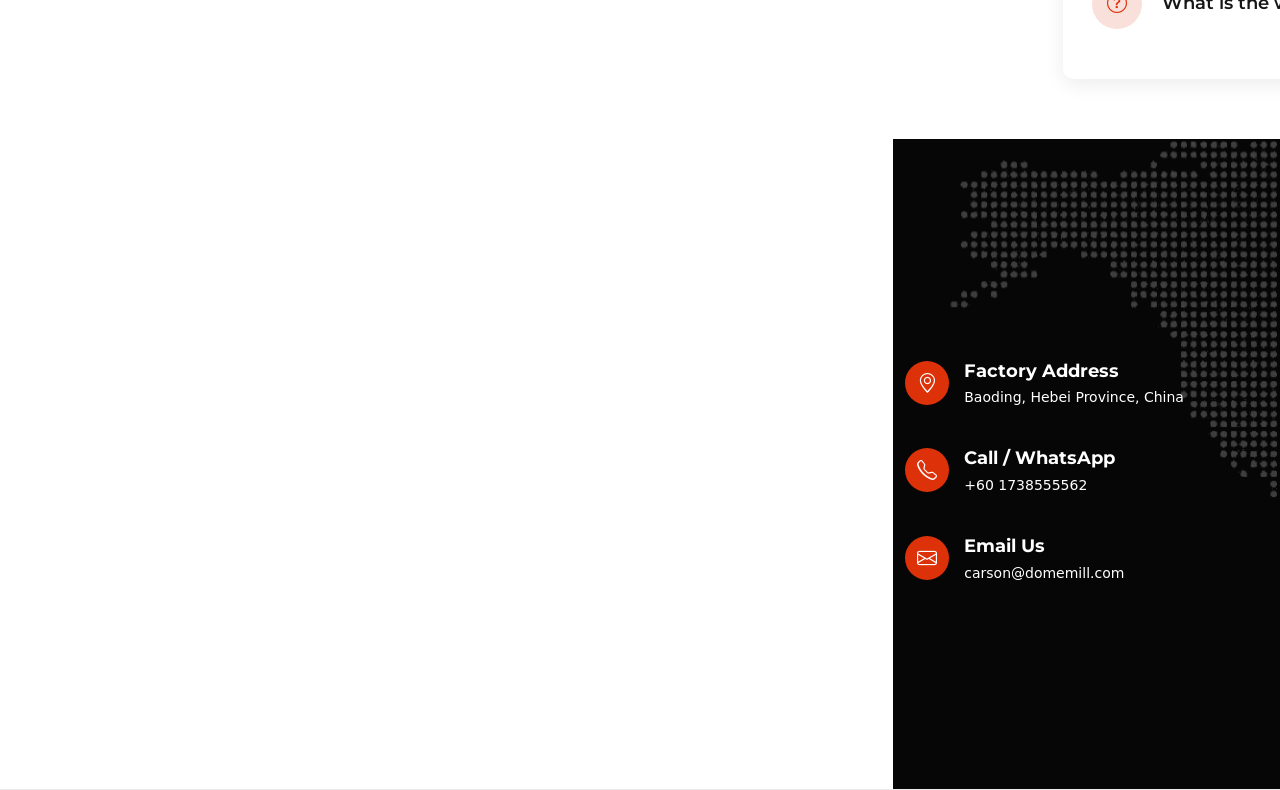
==== commit 43b92e4b: "Update index.html" ====
--- a/index.html
+++ b/index.html
@@ -4,6 +4,13 @@
 <head>
   <meta charset="utf-8">
   <meta content="width=device-width, initial-scale=1.0" name="viewport">
+  <!-- Google Tag Manager -->
+<script>(function(w,d,s,l,i){w[l]=w[l]||[];w[l].push({'gtm.start':
+new Date().getTime(),event:'gtm.js'});var f=d.getElementsByTagName(s)[0],
+j=d.createElement(s),dl=l!='dataLayer'?'&l='+l:'';j.async=true;j.src=
+'https://www.googletagmanager.com/gtm.js?id='+i+dl;f.parentNode.insertBefore(j,f);
+})(window,document,'script','dataLayer','GTM-KWCMP87L');</script>
+<!-- End Google Tag Manager -->
   <title>Baoding Domemill - Premium Transparent Dome Houses &amp; Glamping Domes Factory</title>
   <meta name="description" content="Baoding Domemill Manufacturing Co., Ltd. - factory direct manufacturer of premium transparent dome houses and luxury glamping domes. German imported PC panels, aviation-grade aluminum frames, ISO certified, low MOQ, fast global delivery.">
   <meta name="keywords" content="transparent dome house, glamping dome manufacturer, dome house factory, geodesic dome, transparent bubble house, polycarbonate dome, luxury glamping supplier, OEM ODM dome house, Baoding Domemill">
@@ -30,6 +37,16 @@
   </head>
 
 <body class="index-page">
+
+  <!-- Google Tag Manager (noscript) -->
+  <noscript><iframe src="https://www.googletagmanager.com/ns.html?id=GTM-KWCMP87L"
+  height="0" width="0" style="display:none;visibility:hidden"></iframe></noscript>
+  <!-- End Google Tag Manager (noscript) -->
+
+  <!-- 原有的 header 继续 -->
+  <header id="header" class="header d-flex align-items-center sticky-top">
+  ...
+  
 
   <header id="header" class="header sticky-top">
     <div class="container-fluid container-xl position-relative">
